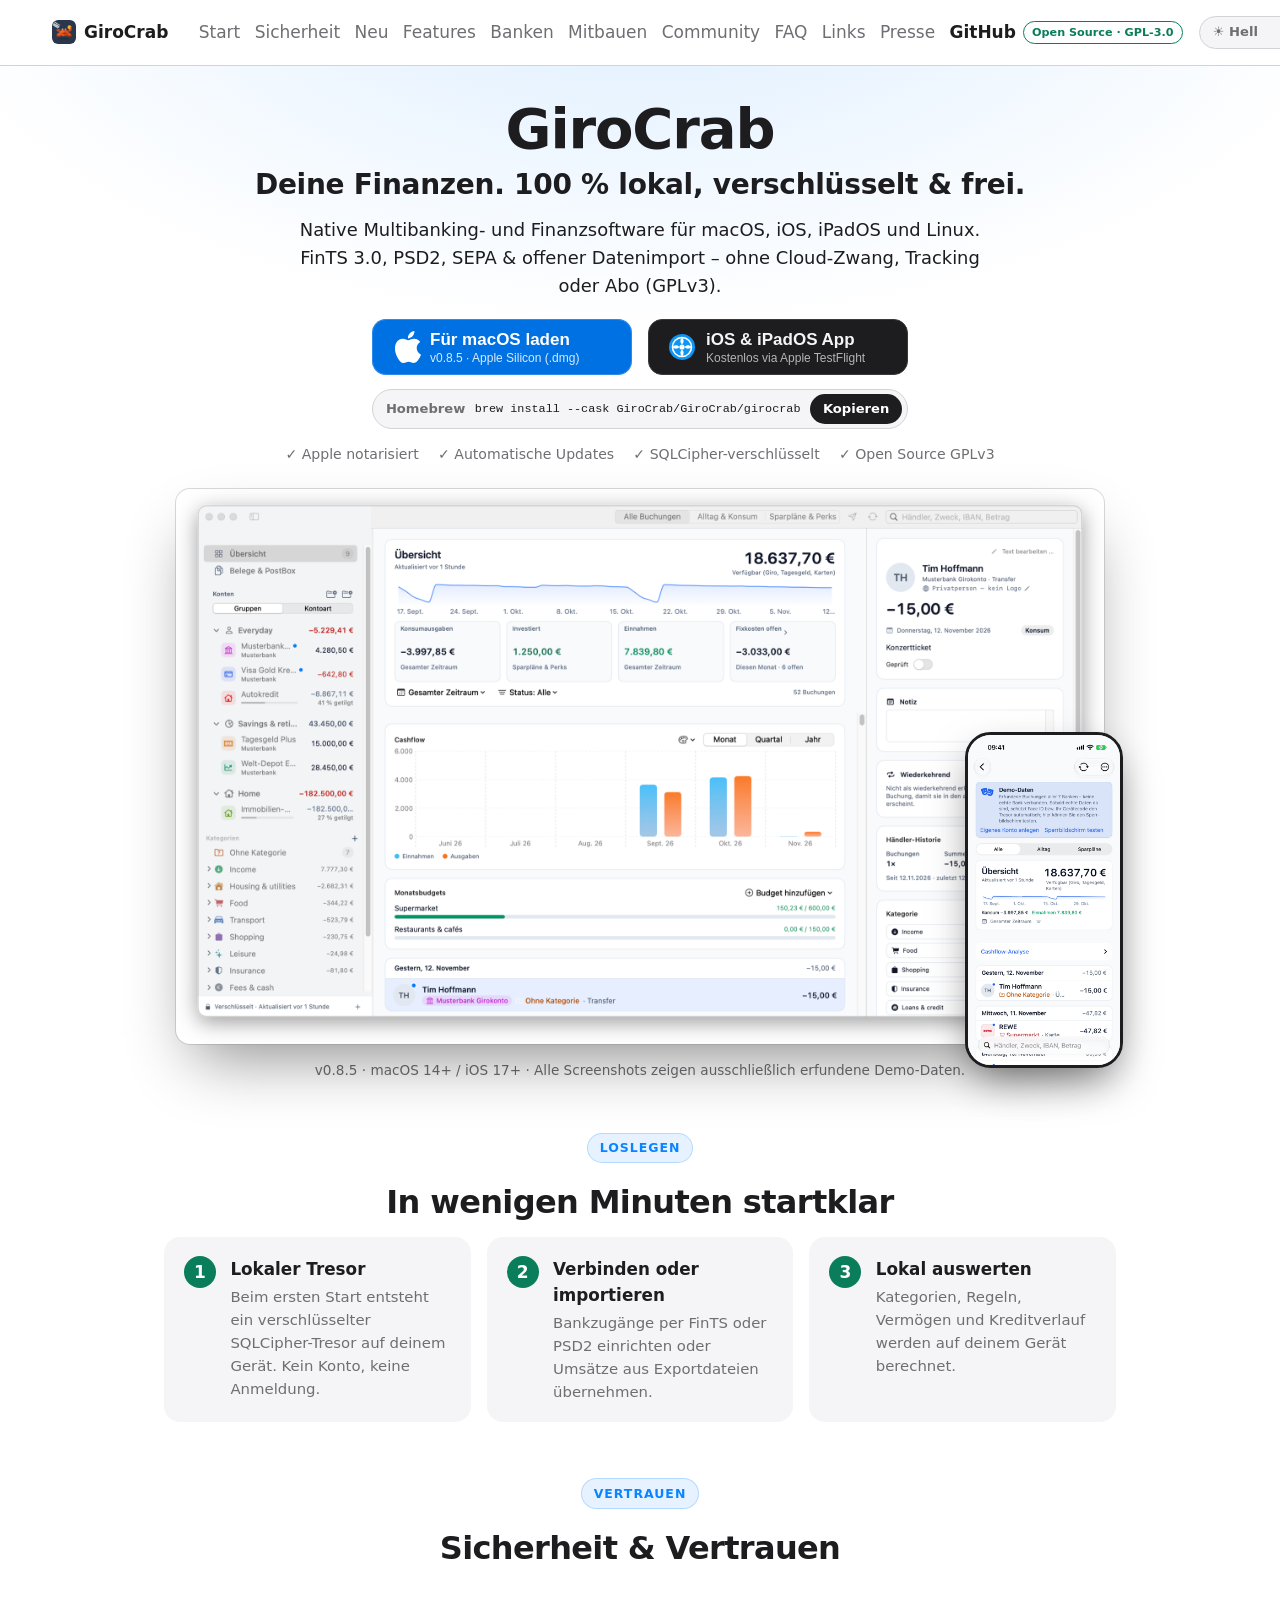
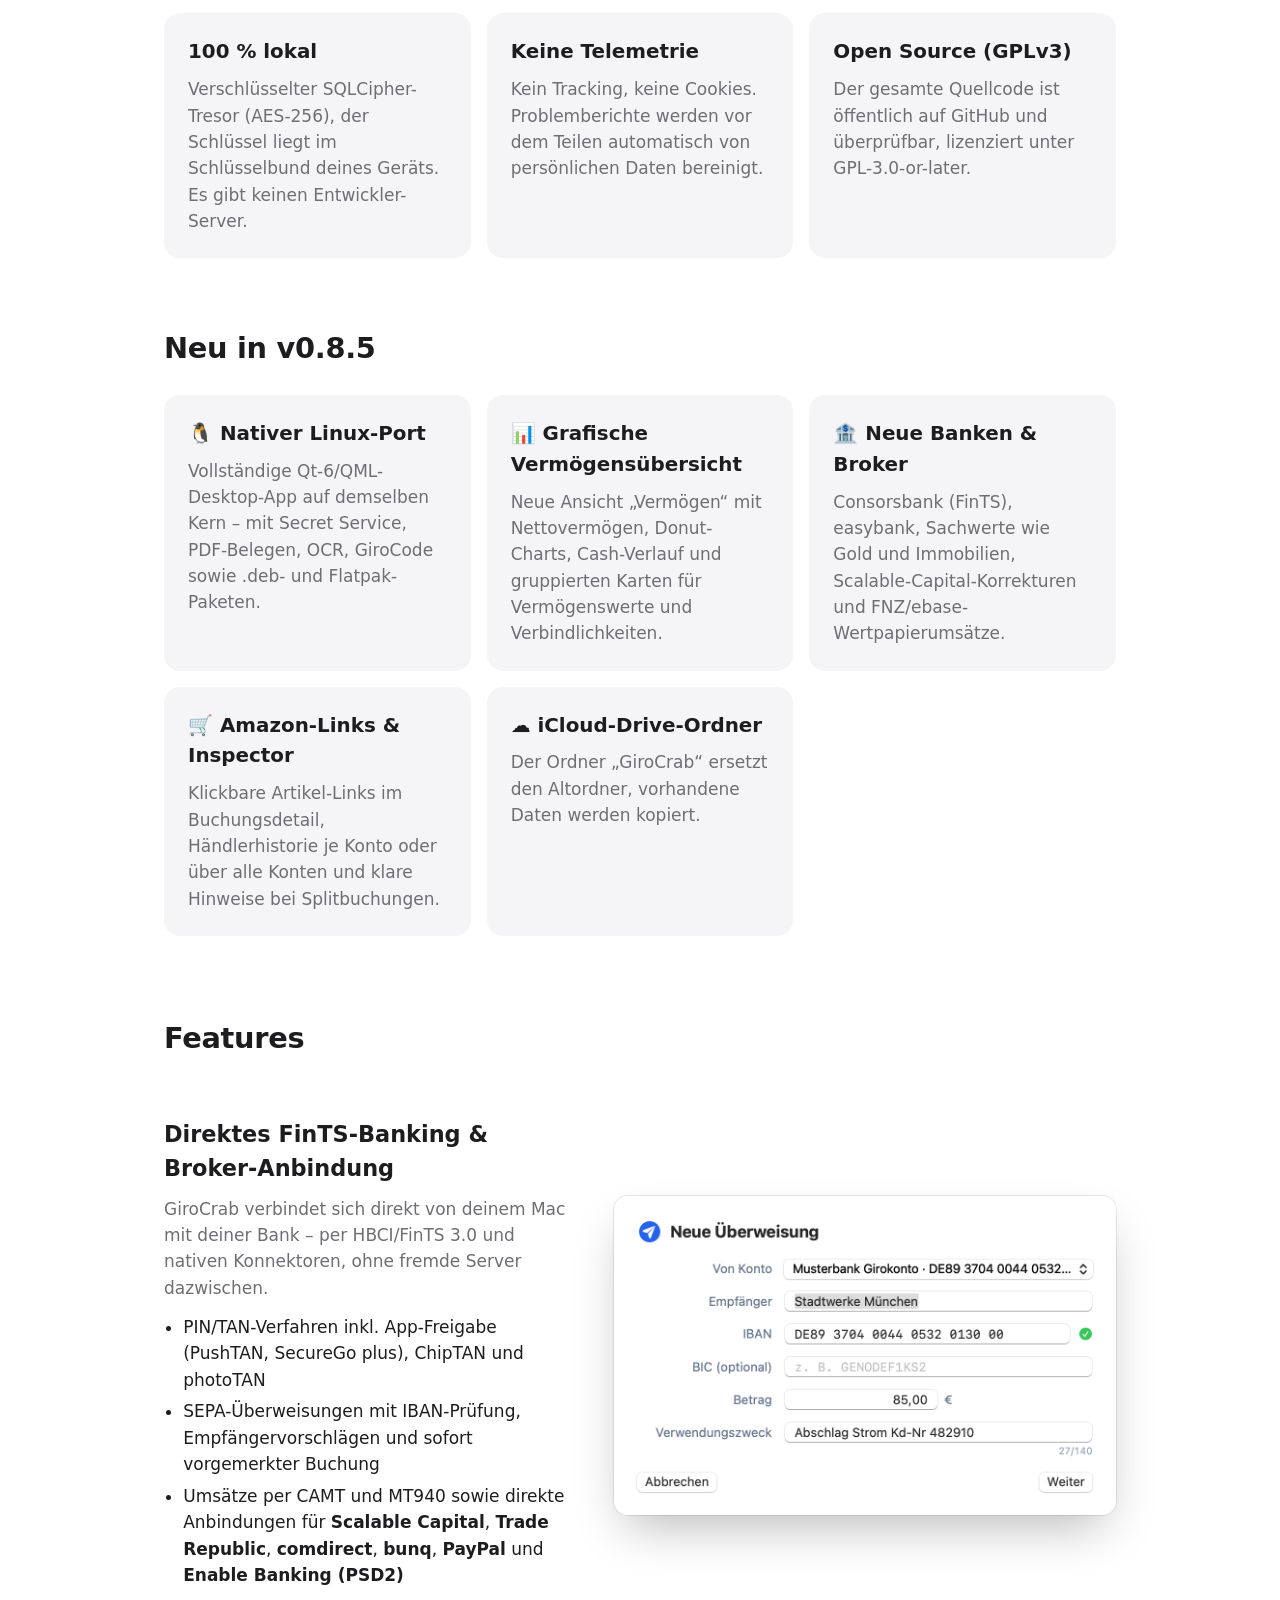
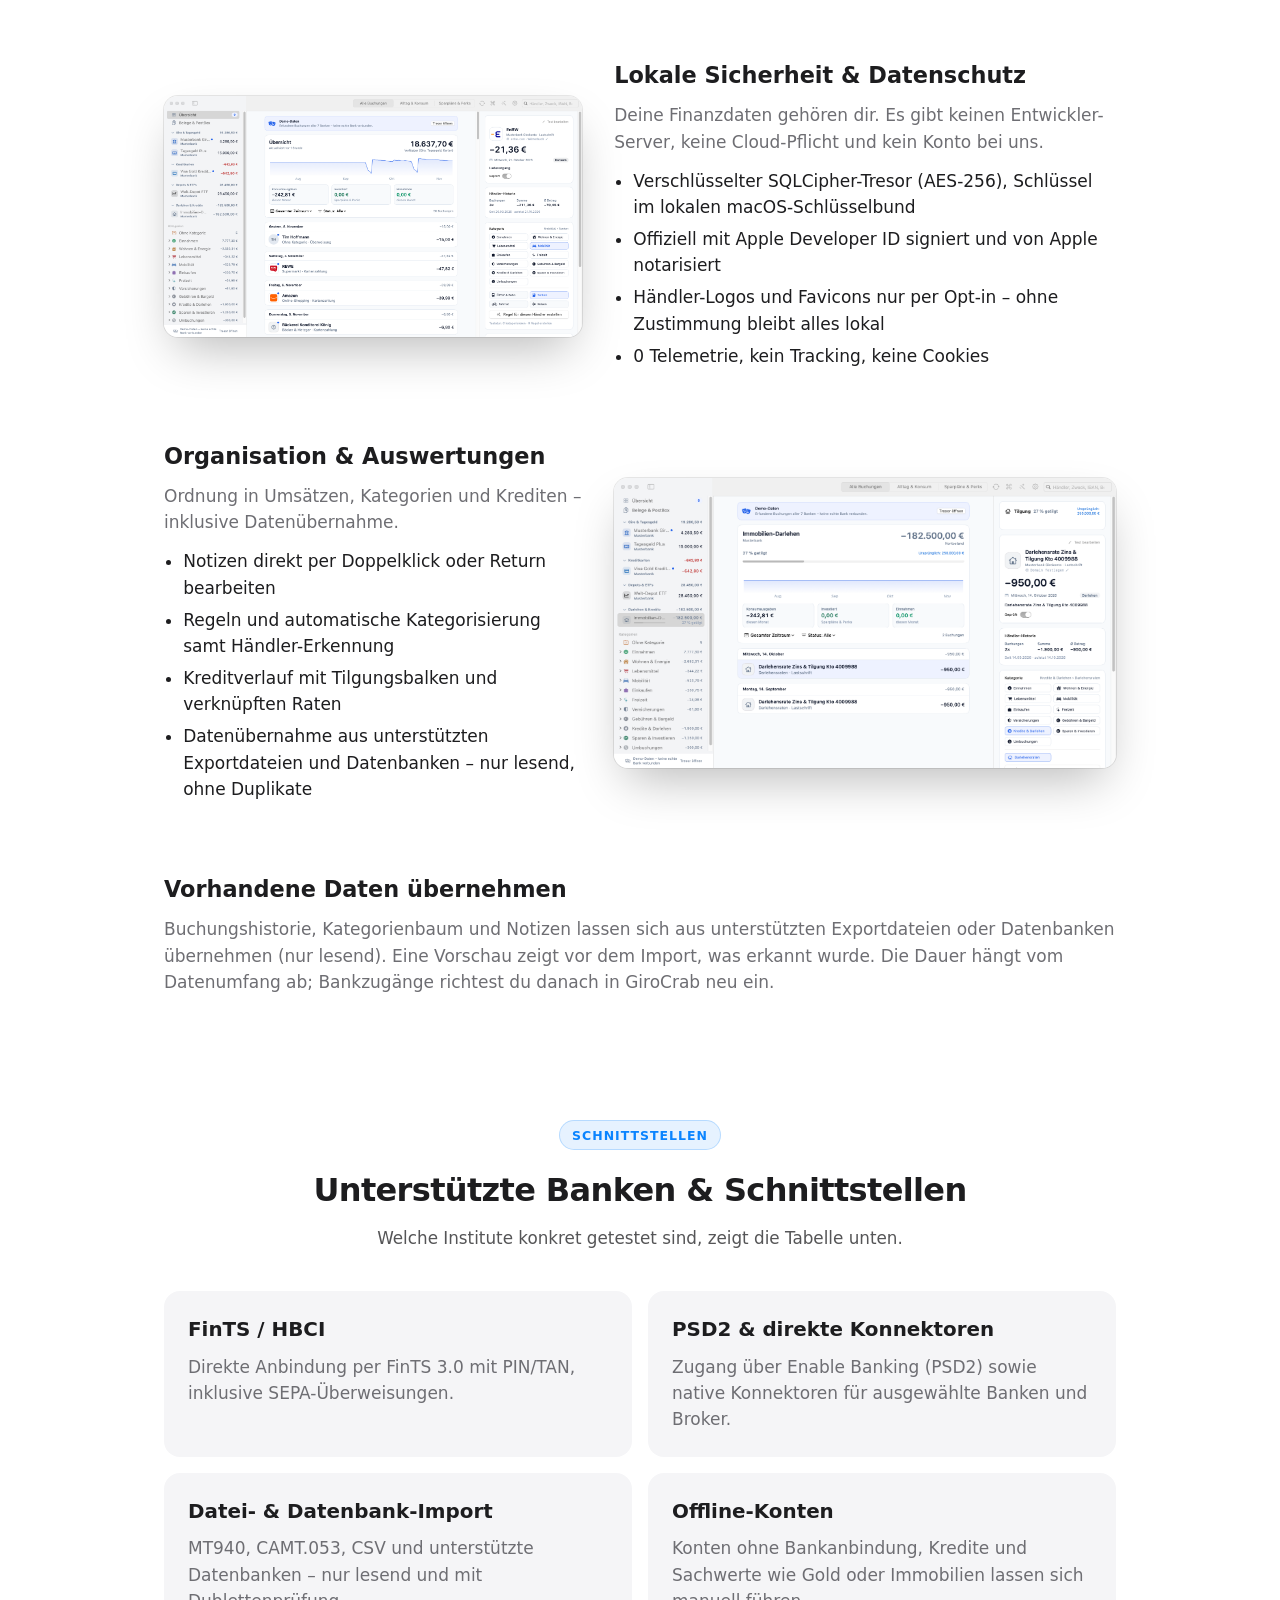
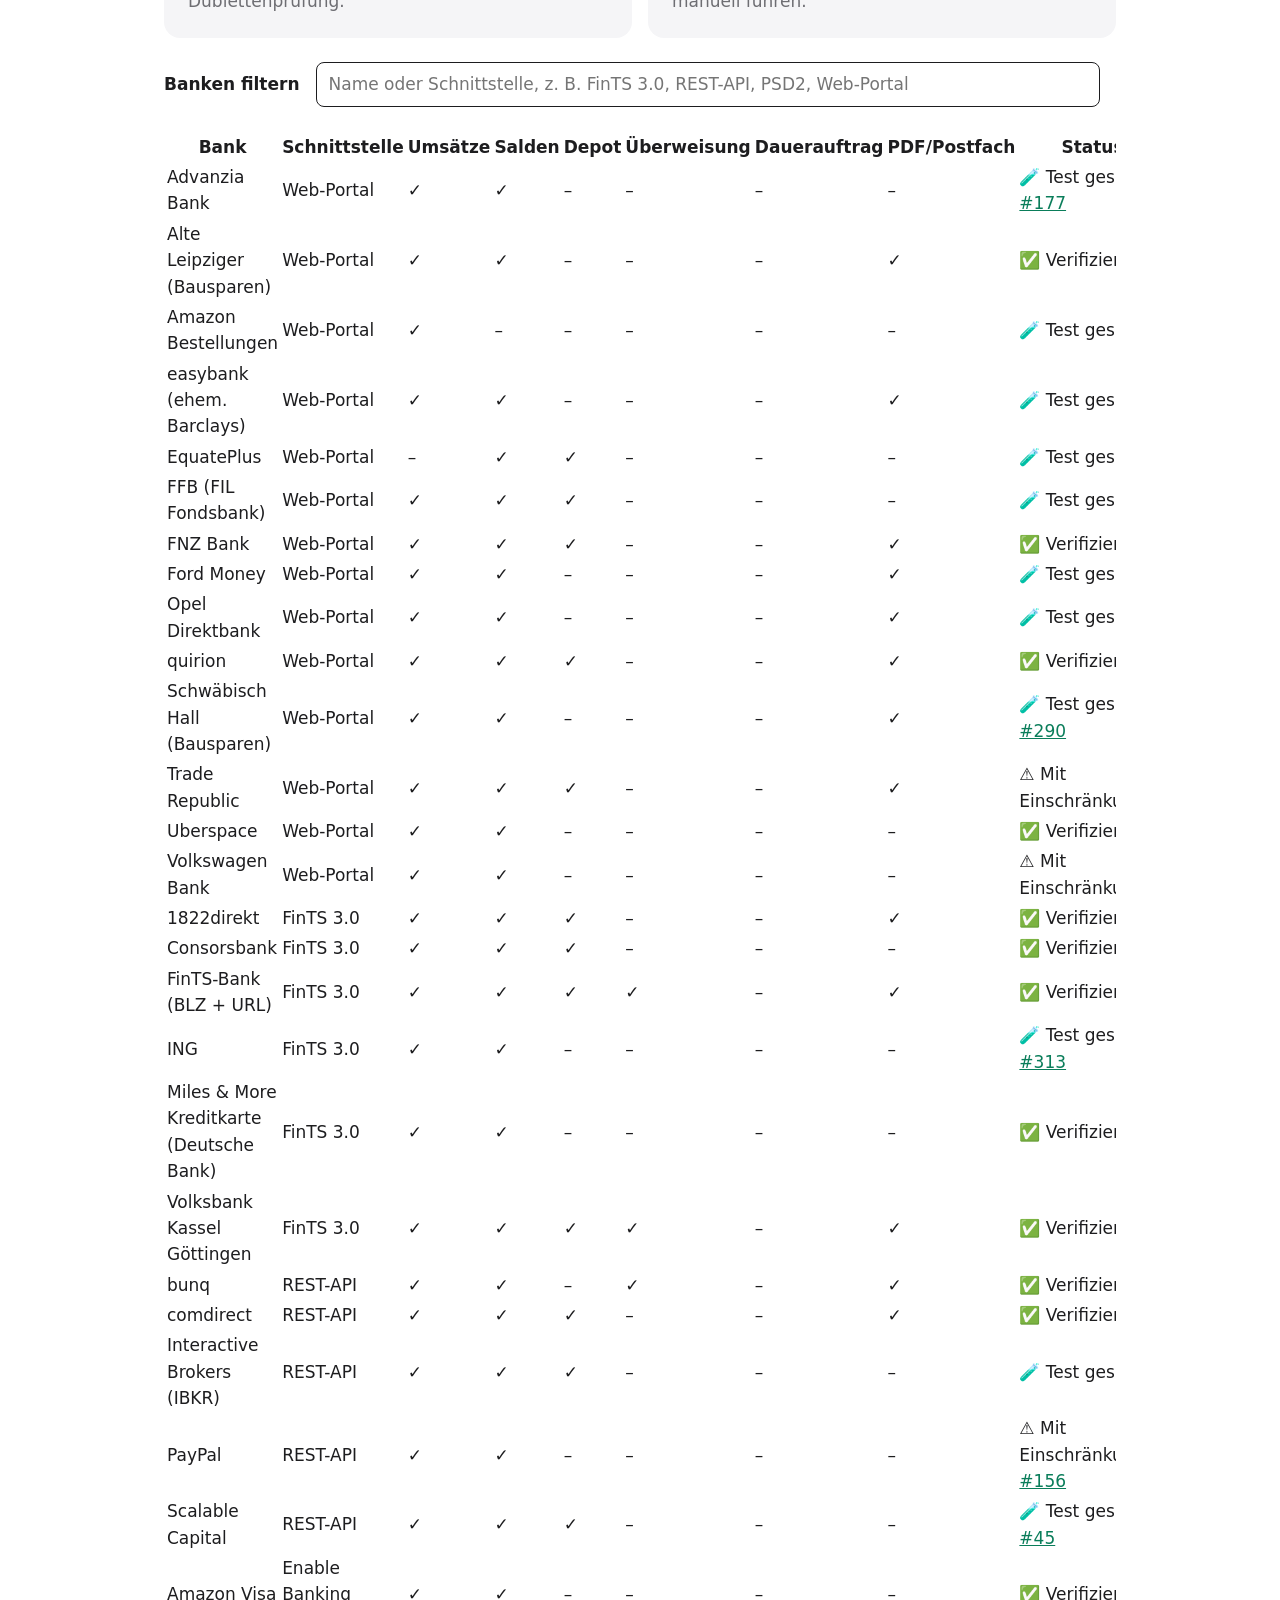
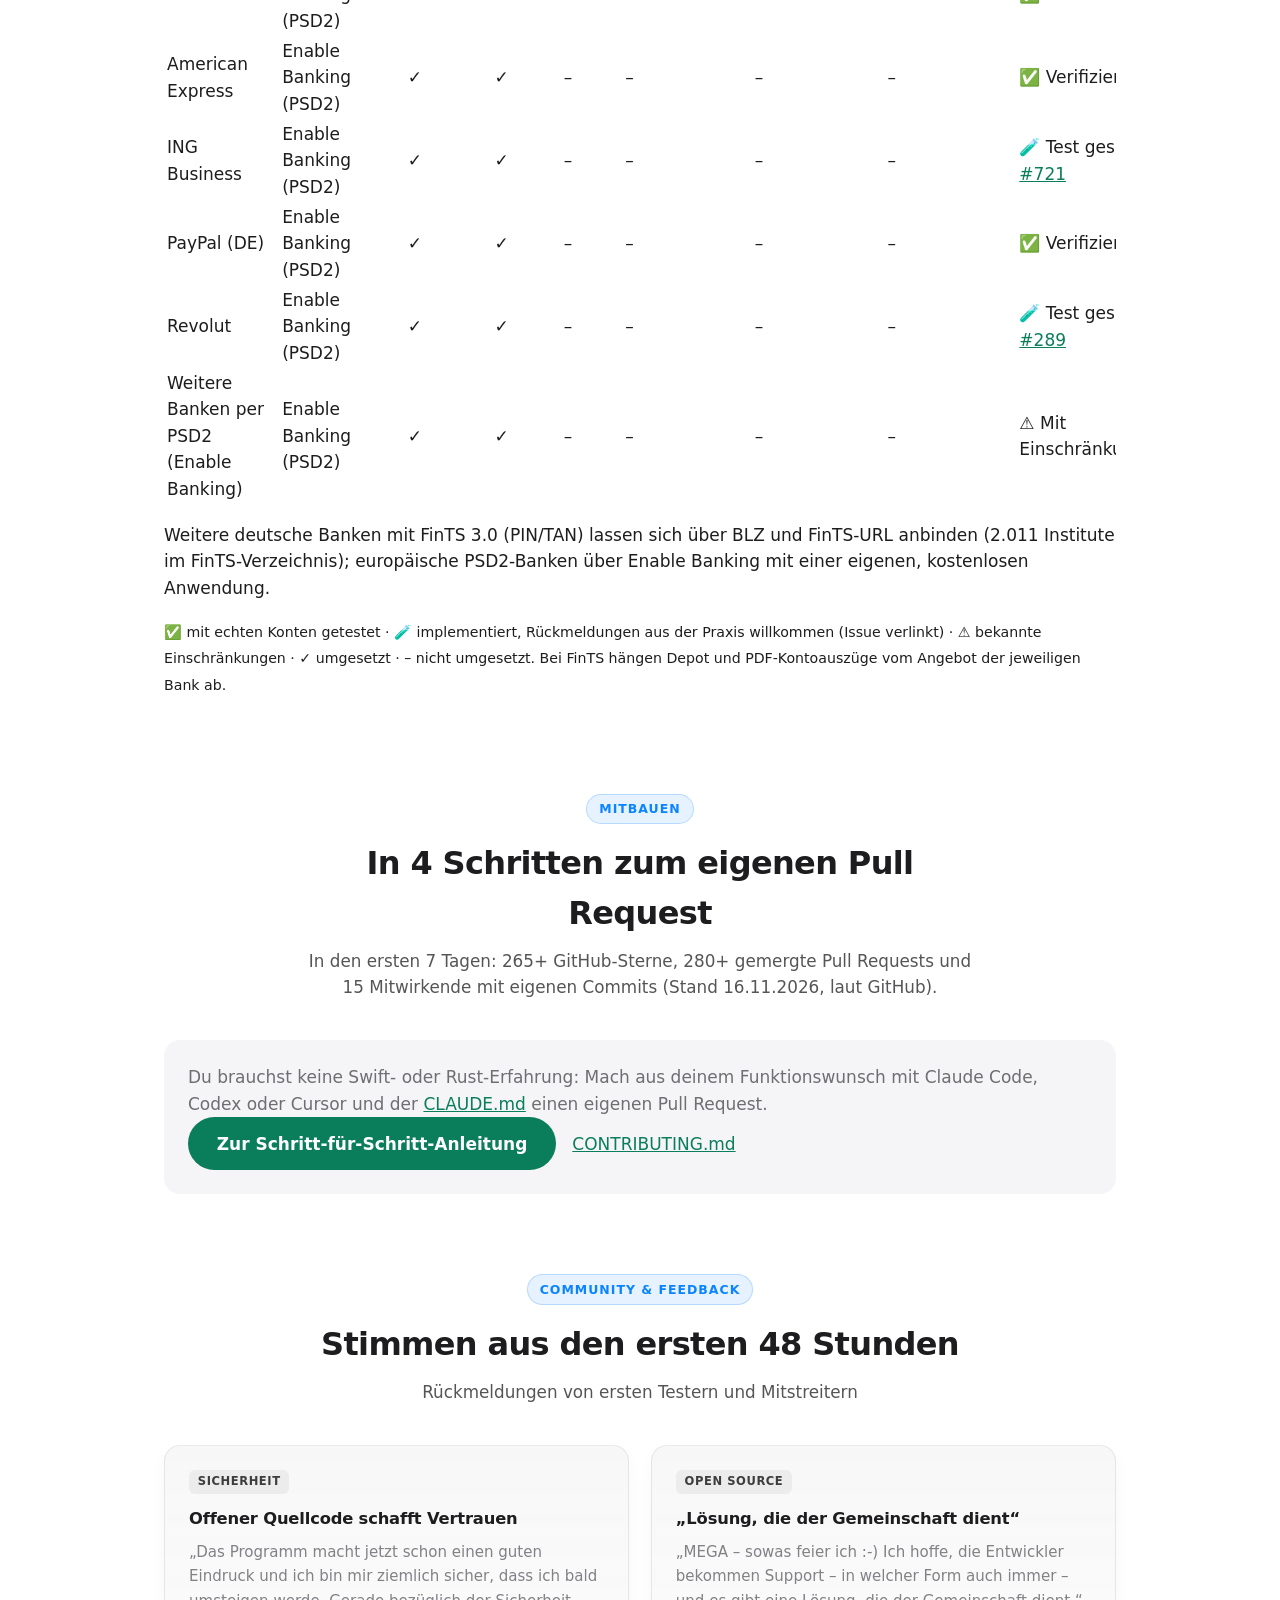
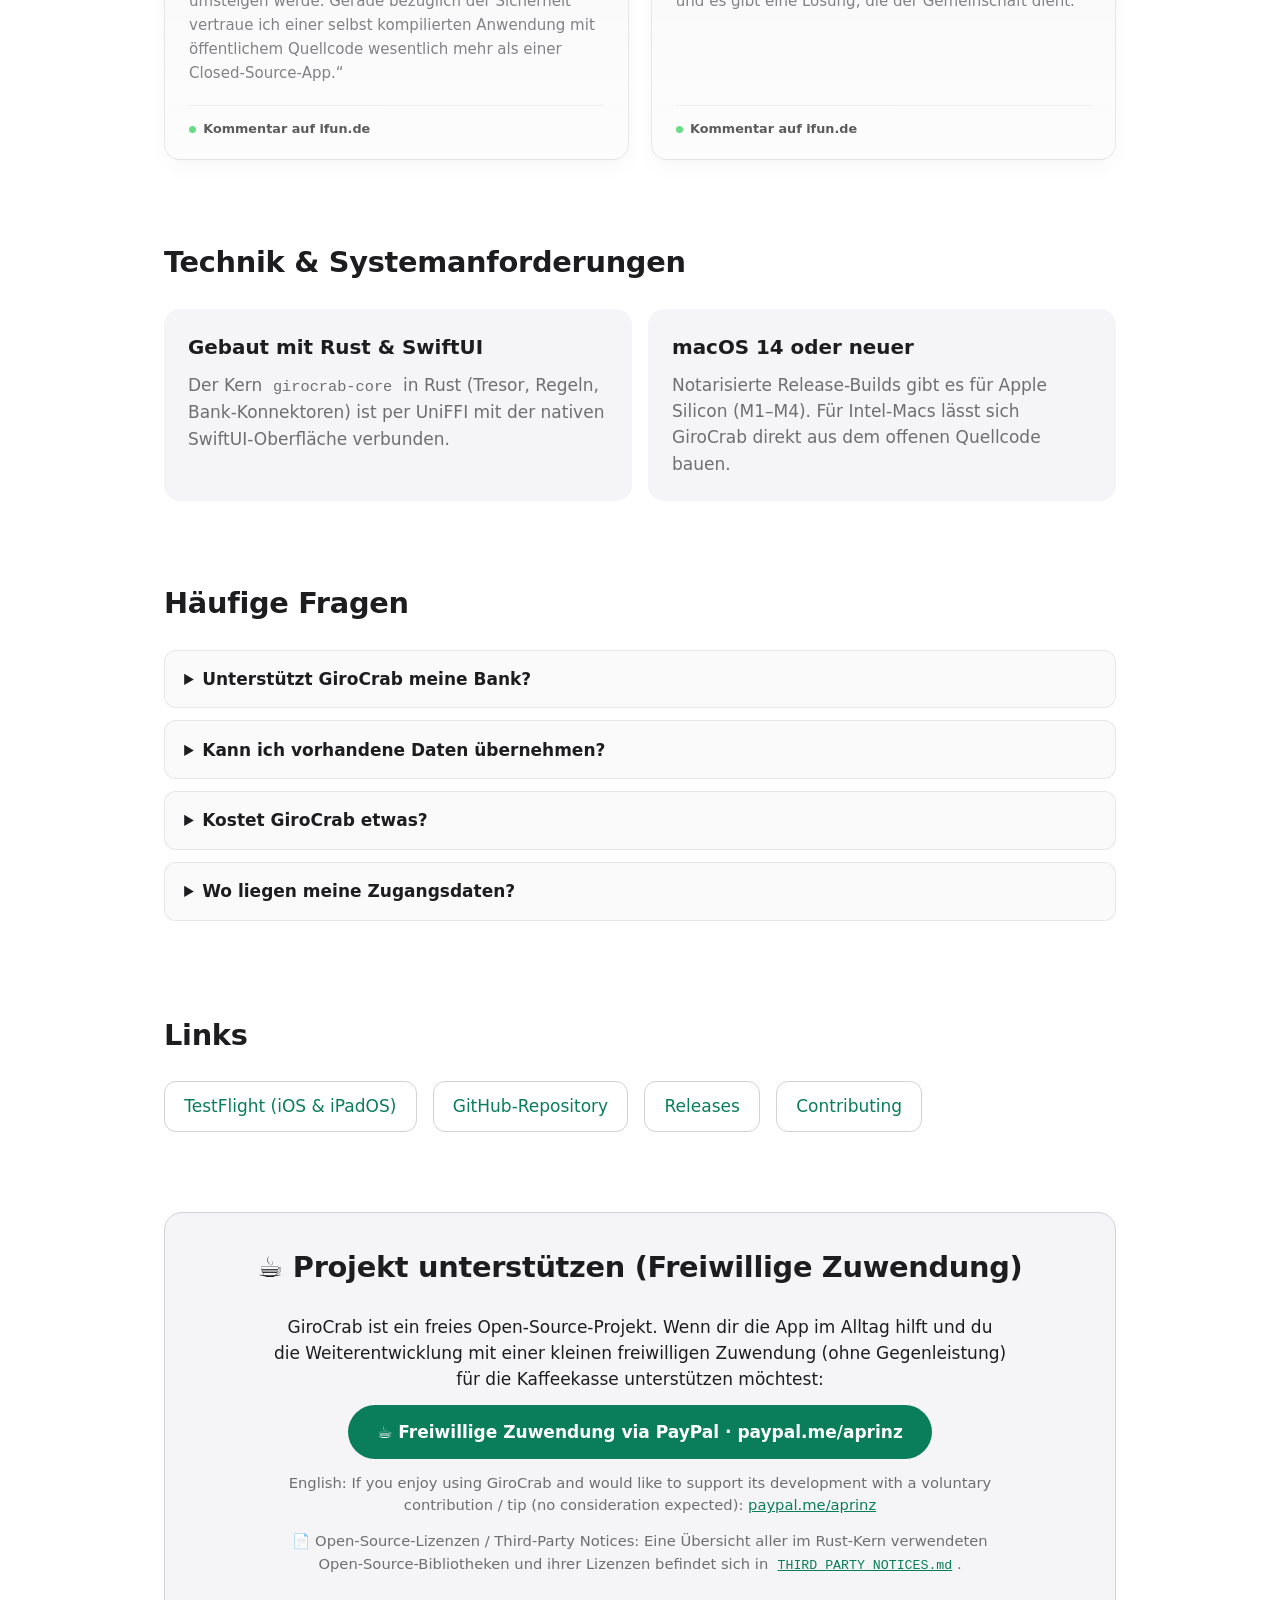
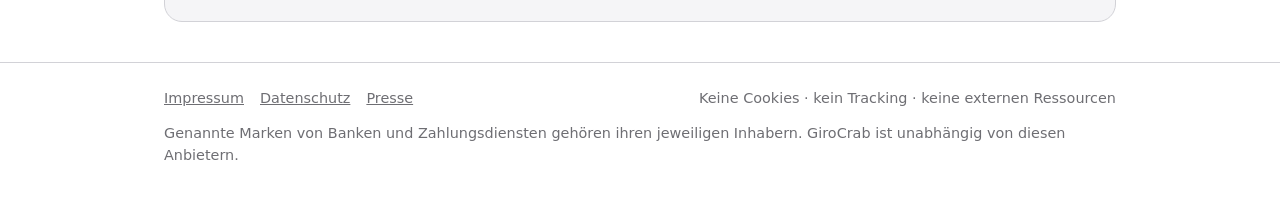
==== index.html @ 6686e863 "seo: add 96x96/48x48 Google favicons, evergreen meta description, sitemap.xml and v0.8.5" ====
<!doctype html>
<html lang="de">
<head>
<meta charset="utf-8">
<meta name="viewport" content="width=device-width,initial-scale=1">
<meta name="referrer" content="no-referrer">
<meta http-equiv="Content-Security-Policy" content="default-src 'none'; style-src 'self'; img-src 'self'; script-src 'self'; base-uri 'none'; form-action 'none'">
<title>GiroCrab – Banking-App für Mac, iPhone, Windows &amp; Linux</title>
  <link rel="icon" type="image/png" sizes="96x96" href="/favicon-96x96.png">
  <link rel="icon" type="image/png" sizes="48x48" href="/favicon-48x48.png">
  <link rel="icon" href="/favicon.ico" sizes="any">
<meta name="description" content="Kostenlose, lokale Banking-App ohne Abo: FinTS/HBCI, PayPal, Trade Republic, MoneyMoney-Import, Überweisungen und Offline-Tresor für macOS, iOS, Windows &amp; Linux.">
<meta name="robots" content="index, follow">
<meta name="color-scheme" content="light dark">
<link rel="canonical" href="https://girocrab.de/">
<meta property="og:type" content="website">
<meta property="og:locale" content="de_DE">
<meta property="og:site_name" content="GiroCrab">
<meta property="og:title" content="GiroCrab – Die freie, native Banking-App für Mac, iPhone &amp; iPad">
<meta property="og:description" content="Freie Open-Source-Banking-App für Mac, iPhone &amp; iPad: FinTS/HBCI, Datenimport, Scalable Capital &amp; Trade Republic. 100 % lokal verschlüsselt.">
<meta property="og:url" content="https://girocrab.de/">
<meta property="og:image" content="https://girocrab.de/og-logo-v2.png">
<meta property="og:image:alt" content="GiroCrab – Native Banking-App für macOS &amp; iOS mit App-Icon und Übersicht-Screenshot">
<meta property="og:image:width" content="512">
<meta property="og:image:height" content="512">
<meta property="og:image:type" content="image/png">
<meta name="twitter:card" content="summary">
<meta name="twitter:title" content="GiroCrab – Freie Banking-App für Mac, iPhone &amp; iPad">
<meta name="twitter:description" content="100 % lokal, FinTS 3.0, Datenimport, Rust + SwiftUI.">
<meta name="twitter:image" content="https://girocrab.de/og-logo-v2.png">
<meta name="theme-color" content="#ffffff" media="(prefers-color-scheme: light)">
<meta name="theme-color" content="#000000" media="(prefers-color-scheme: dark)">
<link rel="apple-touch-icon" href="/apple-touch-icon.png">
<link rel="stylesheet" href="css/style.css">
<script type="application/ld+json">
{
  "@context": "https://schema.org",
  "@graph": [
    {
      "@type": "SoftwareApplication",
      "name": "GiroCrab",
      "operatingSystem": "macOS 14+, iOS 17+, iPadOS 17+",
      "applicationCategory": "FinanceApplication",
      "softwareVersion": "0.8.5",
    "dateModified": "2026-11-18",
      "license": "https://www.gnu.org/licenses/gpl-3.0.html",
      "url": "https://girocrab.de/",
      "downloadUrl": "https://github.com/GiroCrab/GiroCrab/releases/latest/download/GiroCrab-macOS-arm64.dmg",
      "installUrl": "https://testflight.apple.com/join/KBmvKVpT",
      "image": "https://girocrab.de/img/app-icon.png",
      "description": "Native, datensparsame Open-Source-Banking-App für Mac, iPhone und iPad mit FinTS/HBCI, Datenimport sowie Unterstützung für comdirect, Scalable Capital, Trade Republic, bunq und PayPal.",
      "offers": {
        "@type": "Offer",
        "price": "0.00",
        "priceCurrency": "EUR"
      }
    },
    {
      "@type": "FAQPage",
      "mainEntity": [
        {
          "@type": "Question",
          "name": "Unterstützt GiroCrab meine Bank?",
          "acceptedAnswer": {
            "@type": "Answer",
            "text": "Banken mit FinTS 3.0 (PIN/TAN) lassen sich grundsätzlich über BLZ und FinTS-URL anbinden. Mit echten Konten getestet sind bisher die in der Tabelle als verifiziert markierten Institute; bei anderen Banken kann es Einschränkungen geben."
          }
        },
        {
          "@type": "Question",
          "name": "Kann ich vorhandene Daten übernehmen?",
          "acceptedAnswer": {
            "@type": "Answer",
            "text": "Ja. GiroCrab kann Umsätze, Kategorien und Notizen aus unterstützten Exportdateien oder Datenbanken einlesen (streng lesend) und prüft dabei auf Dubletten. Eine Vorschau zeigt vor dem Import, was erkannt wurde."
          }
        },
        {
          "@type": "Question",
          "name": "Kostet GiroCrab etwas?",
          "acceptedAnswer": {
            "@type": "Answer",
            "text": "Nein. GiroCrab ist 100 % kostenlos und quelloffen (GPL-3.0-or-later), ohne Abo und ohne Werbung."
          }
        },
        {
          "@type": "Question",
          "name": "Wo liegen meine Zugangsdaten?",
          "acceptedAnswer": {
            "@type": "Answer",
            "text": "Ausschließlich verschlüsselt auf deinem Mac: im SQLCipher-Tresor, dessen Schlüssel im macOS-Schlüsselbund liegt. Es gibt keinen fremden Server, an den Daten gesendet werden."
          }
        }
      ]
    }
  ]
}
</script>
</head>
<body>
<input type="radio" name="mode" id="m-light" class="mode-radio" aria-label="Hellmodus">
<input type="radio" name="mode" id="m-dark" class="mode-radio" aria-label="Dunkelmodus">
<header><div class="wrap"><a class="brand" href="/"><img src="img/favicon.png" alt="" width="24" height="24">GiroCrab</a>
<nav><a href="#start">Start</a><a href="#sicherheit">Sicherheit</a><a href="#neu">Neu</a><a href="#features">Features</a><a href="#banken">Banken</a><a href="#mitbauen">Mitbauen</a><a href="#community">Community</a><a href="#faq">FAQ</a><a href="#links">Links</a><a href="presse.html">Presse</a><a class="gh" href="https://github.com/GiroCrab/GiroCrab" rel="noopener">GitHub<span class="gh-badge">Open Source · GPL-3.0</span></a></nav>
<div class="mode-switch" role="group" aria-label="Darstellung der Vorschau"><label for="m-light">☀︎ Hell</label><label for="m-dark">☾ Dunkel</label></div></div></header>
<main>
<section class="hero"><div class="wrap">
<h1 class="reveal d1">GiroCrab</h1>
<p class="value reveal d1">Deine Finanzen. 100&nbsp;% lokal, verschlüsselt &amp; frei.</p>
<p class="tagline reveal d2">Native Multibanking- und Finanzsoftware für macOS, iOS, iPadOS und Linux. FinTS 3.0, PSD2, SEPA &amp; offener Datenimport – ohne Cloud-Zwang, Tracking oder Abo (GPLv3).</p>
<div class="cta reveal d3">
<a class="cta-btn" href="https://github.com/GiroCrab/GiroCrab/releases/latest/download/GiroCrab-macOS-arm64.dmg"><img src="img/download-macos.svg" alt="Für macOS laden – v0.8.5 · Apple Silicon (.dmg)" width="260" height="56"></a>
<a class="cta-btn" href="https://testflight.apple.com/join/KBmvKVpT"><img src="img/download-ios.svg" alt="iOS &amp; iPadOS App – kostenlos via Apple TestFlight" width="260" height="56"></a>
</div>
<div class="brew-pill reveal d3"><span class="brew-label">Homebrew</span><code>brew install --cask GiroCrab/GiroCrab/girocrab</code><button type="button" class="copy-btn" data-copy="brew install --cask GiroCrab/GiroCrab/girocrab" aria-label="Homebrew-Befehl kopieren">Kopieren</button></div>
<ul class="trust reveal d3"><li>✓ Apple notarisiert</li><li>✓ Automatische Updates</li><li>✓ SQLCipher-verschlüsselt</li><li>✓ Open Source GPLv3</li></ul>
<div class="showcase-wrap reveal d4">
<div class="showcase">
<img class="shot-light" src="img/screenshots/overview.png" alt="GiroCrab Banking-App für macOS – Übersicht mit Konten und Kategorien (Hellmodus)" width="2200" height="1314" fetchpriority="high">
<img class="shot-dark" src="img/screenshots/overview-dark.png" alt="GiroCrab Banking-App für macOS – Übersicht mit Konten und Kategorien (Dunkelmodus)" width="2200" height="1314">
<img class="phone" src="img/screenshots/ios-overview.png" alt="GiroCrab auf dem iPhone – Übersicht mit Demo-Daten" width="552" height="1200">
</div>
</div>
<p class="note">v0.8.5 · macOS 14+ / iOS 17+ · Alle Screenshots zeigen ausschließlich erfundene Demo-Daten.</p>
</div></section>
<section id="start"><div class="wrap">
<div class="section-head">
  <span class="eyebrow">Loslegen</span>
  <h2>In wenigen Minuten startklar</h2>
</div>
<div class="steps">
<div class="card step"><span class="step-no">1</span><div><h3>Lokaler Tresor</h3><p>Beim ersten Start entsteht ein verschlüsselter SQLCipher-Tresor auf deinem Gerät. Kein Konto, keine Anmeldung.</p></div></div>
<div class="card step"><span class="step-no">2</span><div><h3>Verbinden oder importieren</h3><p>Bankzugänge per FinTS oder PSD2 einrichten oder Umsätze aus Exportdateien übernehmen.</p></div></div>
<div class="card step"><span class="step-no">3</span><div><h3>Lokal auswerten</h3><p>Kategorien, Regeln, Vermögen und Kreditverlauf werden auf deinem Gerät berechnet.</p></div></div>
</div>
</div></section>
<section id="sicherheit"><div class="wrap">
<div class="section-head">
  <span class="eyebrow">Vertrauen</span>
  <h2>Sicherheit &amp; Vertrauen</h2>
</div>
<div class="grid grid-3">
<div class="card"><h3>100 % lokal</h3><p>Verschlüsselter SQLCipher-Tresor (AES-256), der Schlüssel liegt im Schlüsselbund deines Geräts. Es gibt keinen Entwickler-Server.</p></div>
<div class="card"><h3>Keine Telemetrie</h3><p>Kein Tracking, keine Cookies. Problemberichte werden vor dem Teilen automatisch von persönlichen Daten bereinigt.</p></div>
<div class="card"><h3>Open Source (GPLv3)</h3><p>Der gesamte Quellcode ist öffentlich auf GitHub und überprüfbar, lizenziert unter GPL-3.0-or-later.</p></div>
</div>
</div></section>
<section id="neu"><div class="wrap">
<h2>Neu in v0.8.5</h2>
<div class="grid">
<div class="card"><h3>🐧 Nativer Linux-Port</h3><p>Vollständige Qt-6/QML-Desktop-App auf demselben Kern – mit Secret Service, PDF-Belegen, OCR, GiroCode sowie .deb- und Flatpak-Paketen.</p></div>
<div class="card"><h3>📊 Grafische Vermögensübersicht</h3><p>Neue Ansicht „Vermögen“ mit Nettovermögen, Donut-Charts, Cash-Verlauf und gruppierten Karten für Vermögenswerte und Verbindlichkeiten.</p></div>
<div class="card"><h3>🏦 Neue Banken &amp; Broker</h3><p>Consorsbank (FinTS), easybank, Sachwerte wie Gold und Immobilien, Scalable-Capital-Korrekturen und FNZ/ebase-Wertpapierumsätze.</p></div>
<div class="card"><h3>🛒 Amazon-Links &amp; Inspector</h3><p>Klickbare Artikel-Links im Buchungsdetail, Händlerhistorie je Konto oder über alle Konten und klare Hinweise bei Splitbuchungen.</p></div>
<div class="card"><h3>☁️ iCloud-Drive-Ordner</h3><p>Der Ordner „GiroCrab“ ersetzt den Altordner, vorhandene Daten werden kopiert.</p></div>
</div>
</div></section>
<section id="features"><div class="wrap">
<h2>Features</h2>
<div class="feature">
<div class="text">
<h3>Direktes FinTS-Banking &amp; Broker-Anbindung</h3>
<p>GiroCrab verbindet sich direkt von deinem Mac mit deiner Bank – per HBCI/FinTS 3.0 und nativen Konnektoren, ohne fremde Server dazwischen.</p>
<ul>
<li>PIN/TAN-Verfahren inkl. App-Freigabe (PushTAN, SecureGo plus), ChipTAN und photoTAN</li>
<li>SEPA-Überweisungen mit IBAN-Prüfung, Empfängervorschlägen und sofort vorgemerkter Buchung</li>
<li>Umsätze per CAMT und MT940 sowie direkte Anbindungen für <strong>Scalable Capital</strong>, <strong>Trade Republic</strong>, <strong>comdirect</strong>, <strong>bunq</strong>, <strong>PayPal</strong> und <strong>Enable Banking (PSD2)</strong></li>
</ul>
</div>
<img src="img/screenshots/sepa-transfer.png" alt="Neue SEPA-Überweisung in GiroCrab mit geprüfter IBAN" width="1040" height="662" loading="lazy">
</div>
<div class="feature flip">
<div class="text">
<h3>Lokale Sicherheit &amp; Datenschutz</h3>
<p>Deine Finanzdaten gehören dir. Es gibt keinen Entwickler-Server, keine Cloud-Pflicht und kein Konto bei uns.</p>
<ul>
<li>Verschlüsselter SQLCipher-Tresor (AES-256), Schlüssel im lokalen macOS-Schlüsselbund</li>
<li>Offiziell mit Apple Developer ID signiert und von Apple notarisiert</li>
<li>Händler-Logos und Favicons nur per Opt-in – ohne Zustimmung bleibt alles lokal</li>
<li>0 Telemetrie, kein Tracking, keine Cookies</li>
</ul>
</div>
<img src="img/screenshots/analytics-or-inspector.png" alt="Inspektor mit Buchungsdetails und Händler-Logo" width="2940" height="1698" loading="lazy">
</div>
<div class="feature">
<div class="text">
<h3>Organisation &amp; Auswertungen</h3>
<p>Ordnung in Umsätzen, Kategorien und Krediten – inklusive Datenübernahme.</p>
<ul>
<li>Notizen direkt per Doppelklick oder Return bearbeiten</li>
<li>Regeln und automatische Kategorisierung samt Händler-Erkennung</li>
<li>Kreditverlauf mit Tilgungsbalken und verknüpften Raten</li>
<li>Datenübernahme aus unterstützten Exportdateien und Datenbanken – nur lesend, ohne Duplikate</li>
</ul>
</div>
<img src="img/screenshots/loan-progress.png" alt="Immobilien-Darlehen mit Tilgungsbalken, 27 % getilgt" width="2940" height="1698" loading="lazy">
</div>
<div class="feature text-only">
<div class="text">
<h3>Vorhandene Daten übernehmen</h3>
<p>Buchungshistorie, Kategorienbaum und Notizen lassen sich aus unterstützten Exportdateien oder Datenbanken übernehmen (nur lesend). Eine Vorschau zeigt vor dem Import, was erkannt wurde. Die Dauer hängt vom Datenumfang ab; Bankzugänge richtest du danach in GiroCrab neu ein.</p>
</div>
<!-- TODO(Andreas): bitte prüfen: Screenshot des Import-Assistenten ohne Fremdmarke neu aufnehmen (alter Screenshot entfernt) -->
</div></section>
<section id="banken"><div class="wrap">
<div class="section-head">
  <span class="eyebrow">Schnittstellen</span>
  <h2>Unterstützte Banken &amp; Schnittstellen</h2>
  <p class="section-lead">Welche Institute konkret getestet sind, zeigt die Tabelle unten.</p>
</div>
<div class="grid grid-2">
<div class="card"><h3>FinTS / HBCI</h3><p>Direkte Anbindung per FinTS 3.0 mit PIN/TAN, inklusive SEPA-Überweisungen.</p></div>
<div class="card"><h3>PSD2 &amp; direkte Konnektoren</h3><p>Zugang über Enable Banking (PSD2) sowie native Konnektoren für ausgewählte Banken und Broker.</p></div>
<div class="card"><h3>Datei- &amp; Datenbank-Import</h3><p>MT940, CAMT.053, CSV und unterstützte Datenbanken – nur lesend und mit Dublettenprüfung.</p></div>
<div class="card"><h3>Offline-Konten</h3><p>Konten ohne Bankanbindung, Kredite und Sachwerte wie Gold oder Immobilien lassen sich manuell führen.</p></div>
</div>

<div class="bank-filter"><label for="bank-filter-input">Banken filtern</label><input type="search" id="bank-filter-input" placeholder="Name oder Schnittstelle, z. B. FinTS 3.0, REST-API, PSD2, Web-Portal" autocomplete="off" hidden><span id="bank-filter-count" role="status" aria-live="polite"></span></div>
<!-- BEGIN GENERATED BANKS TABLE -->
<div class="matrix-wrap"><table class="bank-matrix"><thead><tr><th scope="col">Bank</th><th scope="col">Schnittstelle</th><th scope="col">Umsätze</th><th scope="col">Salden</th><th scope="col">Depot</th><th scope="col">Überweisung</th><th scope="col">Dauerauftrag</th><th scope="col">PDF/Postfach</th><th scope="col">Status</th></tr></thead><tbody><tr class="status-testingwanted"><td>Advanzia Bank</td><td>Web-Portal</td><td>✓</td><td>✓</td><td>–</td><td>–</td><td>–</td><td>–</td><td>🧪 Test gesucht <a href="https://github.com/GiroCrab/GiroCrab/issues/177">#177</a></td></tr><tr class="status-verified"><td>Alte Leipziger (Bausparen)</td><td>Web-Portal</td><td>✓</td><td>✓</td><td>–</td><td>–</td><td>–</td><td>✓</td><td>✅ Verifiziert</td></tr><tr class="status-testingwanted"><td>Amazon Bestellungen</td><td>Web-Portal</td><td>✓</td><td>–</td><td>–</td><td>–</td><td>–</td><td>–</td><td>🧪 Test gesucht</td></tr><tr class="status-testingwanted"><td>easybank (ehem. Barclays)</td><td>Web-Portal</td><td>✓</td><td>✓</td><td>–</td><td>–</td><td>–</td><td>✓</td><td>🧪 Test gesucht</td></tr><tr class="status-testingwanted"><td>EquatePlus</td><td>Web-Portal</td><td>–</td><td>✓</td><td>✓</td><td>–</td><td>–</td><td>–</td><td>🧪 Test gesucht</td></tr><tr class="status-testingwanted"><td>FFB (FIL Fondsbank)</td><td>Web-Portal</td><td>✓</td><td>✓</td><td>✓</td><td>–</td><td>–</td><td>–</td><td>🧪 Test gesucht</td></tr><tr class="status-verified"><td>FNZ Bank</td><td>Web-Portal</td><td>✓</td><td>✓</td><td>✓</td><td>–</td><td>–</td><td>✓</td><td>✅ Verifiziert</td></tr><tr class="status-testingwanted"><td>Ford Money</td><td>Web-Portal</td><td>✓</td><td>✓</td><td>–</td><td>–</td><td>–</td><td>✓</td><td>🧪 Test gesucht</td></tr><tr class="status-testingwanted"><td>Opel Direktbank</td><td>Web-Portal</td><td>✓</td><td>✓</td><td>–</td><td>–</td><td>–</td><td>✓</td><td>🧪 Test gesucht</td></tr><tr class="status-verified"><td>quirion</td><td>Web-Portal</td><td>✓</td><td>✓</td><td>✓</td><td>–</td><td>–</td><td>✓</td><td>✅ Verifiziert</td></tr><tr class="status-testingwanted"><td>Schwäbisch Hall (Bausparen)</td><td>Web-Portal</td><td>✓</td><td>✓</td><td>–</td><td>–</td><td>–</td><td>✓</td><td>🧪 Test gesucht <a href="https://github.com/GiroCrab/GiroCrab/issues/290">#290</a></td></tr><tr class="status-limited"><td>Trade Republic</td><td>Web-Portal</td><td>✓</td><td>✓</td><td>✓</td><td>–</td><td>–</td><td>✓</td><td>⚠️ Mit Einschränkungen</td></tr><tr class="status-verified"><td>Uberspace</td><td>Web-Portal</td><td>✓</td><td>✓</td><td>–</td><td>–</td><td>–</td><td>–</td><td>✅ Verifiziert</td></tr><tr class="status-limited"><td>Volkswagen Bank</td><td>Web-Portal</td><td>✓</td><td>✓</td><td>–</td><td>–</td><td>–</td><td>–</td><td>⚠️ Mit Einschränkungen</td></tr><tr class="status-verified"><td>1822direkt</td><td>FinTS 3.0</td><td>✓</td><td>✓</td><td>✓</td><td>–</td><td>–</td><td>✓</td><td>✅ Verifiziert</td></tr><tr class="status-verified"><td>Consorsbank</td><td>FinTS 3.0</td><td>✓</td><td>✓</td><td>✓</td><td>–</td><td>–</td><td>–</td><td>✅ Verifiziert</td></tr><tr class="status-verified"><td>FinTS-Bank (BLZ + URL)</td><td>FinTS 3.0</td><td>✓</td><td>✓</td><td>✓</td><td>✓</td><td>–</td><td>✓</td><td>✅ Verifiziert</td></tr><tr class="status-testingwanted"><td>ING</td><td>FinTS 3.0</td><td>✓</td><td>✓</td><td>–</td><td>–</td><td>–</td><td>–</td><td>🧪 Test gesucht <a href="https://github.com/GiroCrab/GiroCrab/issues/313">#313</a></td></tr><tr class="status-verified"><td>Miles &amp; More Kreditkarte (Deutsche Bank)</td><td>FinTS 3.0</td><td>✓</td><td>✓</td><td>–</td><td>–</td><td>–</td><td>–</td><td>✅ Verifiziert</td></tr><tr class="status-verified"><td>Volksbank Kassel Göttingen</td><td>FinTS 3.0</td><td>✓</td><td>✓</td><td>✓</td><td>✓</td><td>–</td><td>✓</td><td>✅ Verifiziert</td></tr><tr class="status-verified"><td>bunq</td><td>REST-API</td><td>✓</td><td>✓</td><td>–</td><td>✓</td><td>–</td><td>✓</td><td>✅ Verifiziert</td></tr><tr class="status-verified"><td>comdirect</td><td>REST-API</td><td>✓</td><td>✓</td><td>✓</td><td>–</td><td>–</td><td>✓</td><td>✅ Verifiziert</td></tr><tr class="status-testingwanted"><td>Interactive Brokers (IBKR)</td><td>REST-API</td><td>✓</td><td>✓</td><td>✓</td><td>–</td><td>–</td><td>–</td><td>🧪 Test gesucht</td></tr><tr class="status-limited"><td>PayPal</td><td>REST-API</td><td>✓</td><td>✓</td><td>–</td><td>–</td><td>–</td><td>–</td><td>⚠️ Mit Einschränkungen <a href="https://github.com/GiroCrab/GiroCrab/issues/156">#156</a></td></tr><tr class="status-testingwanted"><td>Scalable Capital</td><td>REST-API</td><td>✓</td><td>✓</td><td>✓</td><td>–</td><td>–</td><td>–</td><td>🧪 Test gesucht <a href="https://github.com/GiroCrab/GiroCrab/issues/45">#45</a></td></tr><tr class="status-verified"><td>Amazon Visa</td><td>Enable Banking (PSD2)</td><td>✓</td><td>✓</td><td>–</td><td>–</td><td>–</td><td>–</td><td>✅ Verifiziert</td></tr><tr class="status-verified"><td>American Express</td><td>Enable Banking (PSD2)</td><td>✓</td><td>✓</td><td>–</td><td>–</td><td>–</td><td>–</td><td>✅ Verifiziert</td></tr><tr class="status-testingwanted"><td>ING Business</td><td>Enable Banking (PSD2)</td><td>✓</td><td>✓</td><td>–</td><td>–</td><td>–</td><td>–</td><td>🧪 Test gesucht <a href="https://github.com/GiroCrab/GiroCrab/issues/721">#721</a></td></tr><tr class="status-verified"><td>PayPal (DE)</td><td>Enable Banking (PSD2)</td><td>✓</td><td>✓</td><td>–</td><td>–</td><td>–</td><td>–</td><td>✅ Verifiziert</td></tr><tr class="status-testingwanted"><td>Revolut</td><td>Enable Banking (PSD2)</td><td>✓</td><td>✓</td><td>–</td><td>–</td><td>–</td><td>–</td><td>🧪 Test gesucht <a href="https://github.com/GiroCrab/GiroCrab/issues/289">#289</a></td></tr><tr class="status-limited"><td>Weitere Banken per PSD2 (Enable Banking)</td><td>Enable Banking (PSD2)</td><td>✓</td><td>✓</td><td>–</td><td>–</td><td>–</td><td>–</td><td>⚠️ Mit Einschränkungen</td></tr></tbody></table></div><p class="matrix-note">Weitere deutsche Banken mit FinTS 3.0 (PIN/TAN) lassen sich über BLZ und FinTS-URL anbinden (2.011 Institute im FinTS-Verzeichnis); europäische PSD2-Banken über Enable Banking mit einer eigenen, kostenlosen Anwendung.</p><p class="matrix-note"><small>✅ mit echten Konten getestet · 🧪 implementiert, Rückmeldungen aus der Praxis willkommen (Issue verlinkt) · ⚠️ bekannte Einschränkungen · ✓ umgesetzt · – nicht umgesetzt. Bei FinTS hängen Depot und PDF-Kontoauszüge vom Angebot der jeweiligen Bank ab.</small></p>
<!-- END GENERATED BANKS TABLE -->
</div></section>
<section id="mitbauen"><div class="wrap">
<div class="section-head">
  <span class="eyebrow">Mitbauen</span>
  <h2>In 4 Schritten zum eigenen Pull Request</h2>
  <p class="section-lead">In den ersten 7 Tagen: 265+ GitHub-Sterne, 280+ gemergte Pull Requests und 15 Mitwirkende mit eigenen Commits (Stand 16.11.2026, laut GitHub).</p>
</div>
<div class="card">
<p>Du brauchst keine Swift- oder Rust-Erfahrung: Mach aus deinem Funktionswunsch mit Claude Code, Codex oder Cursor und der <a href="https://github.com/GiroCrab/GiroCrab/blob/main/CLAUDE.md">CLAUDE.md</a> einen eigenen Pull Request.</p>
<p style="margin-top:1rem"><a class="btn" href="girocrab_mitbau_anleitung.html">Zur Schritt-für-Schritt-Anleitung</a> &nbsp; <a href="https://github.com/GiroCrab/GiroCrab/blob/main/CONTRIBUTING.md">CONTRIBUTING.md</a></p>
</div>
</div></section>
<section id="community"><div class="wrap">
<div class="section-head">
  <span class="eyebrow">Community &amp; Feedback</span>
  <!-- TODO(Andreas): bitte prüfen: Ist die Überschrift „aus den ersten 48 Stunden“ noch belegbar (Zeitraum der Zitate)? -->
  <h2>Stimmen aus den ersten 48 Stunden</h2>
  <p class="section-lead">Rückmeldungen von ersten Testern und Mitstreitern</p>
</div>
<div class="grid quotes-grid">
  <blockquote class="card quote-card">
    <div>
      <div class="quote-top"><span class="quote-tag">Sicherheit</span></div>
      <h4>Offener Quellcode schafft Vertrauen</h4>
      <p>„Das Programm macht jetzt schon einen guten Eindruck und ich bin mir ziemlich sicher, dass ich bald umsteigen werde. Gerade bezüglich der Sicherheit vertraue ich einer selbst kompilierten Anwendung mit öffentlichem Quellcode wesentlich mehr als einer Closed-Source-App.“</p>
    </div>
    <cite><span class="dot"></span>Kommentar auf ifun.de</cite>
    <!-- TODO(Andreas): bitte prüfen: Quell-Link und Datum dieses Zitats ergänzen -->
  </blockquote>
  <blockquote class="card quote-card">
    <div>
      <div class="quote-top"><span class="quote-tag">Open Source</span></div>
      <h4>„Lösung, die der Gemeinschaft dient“</h4>
      <p>„MEGA – sowas feier ich :-) Ich hoffe, die Entwickler bekommen Support – in welcher Form auch immer – und es gibt eine Lösung, die der Gemeinschaft dient.“</p>
    </div>
    <cite><span class="dot"></span>Kommentar auf ifun.de</cite>
    <!-- TODO(Andreas): bitte prüfen: Quell-Link und Datum dieses Zitats ergänzen -->
  </blockquote>
</div>
</div></section>
<section id="technik"><div class="wrap">
<h2>Technik &amp; Systemanforderungen</h2>
<div class="grid">
<div class="card"><h3>Gebaut mit Rust &amp; SwiftUI</h3><p>Der Kern <code>girocrab-core</code> in Rust (Tresor, Regeln, Bank-Konnektoren) ist per UniFFI mit der nativen SwiftUI-Oberfläche verbunden.</p></div>
<div class="card"><h3>macOS 14 oder neuer</h3><p>Notarisierte Release-Builds gibt es für Apple Silicon (M1–M4). Für Intel-Macs lässt sich GiroCrab direkt aus dem offenen Quellcode bauen.</p></div>
</div>
</div></section>
<section id="faq"><div class="wrap">
<h2>Häufige Fragen</h2>
<details><summary>Unterstützt GiroCrab meine Bank?</summary><p>Banken mit FinTS 3.0 (PIN/TAN) lassen sich grundsätzlich über BLZ und FinTS-URL anbinden. Mit echten Konten getestet sind bisher die in der Tabelle als verifiziert markierten Institute; bei anderen Banken kann es Einschränkungen geben. Die Übersicht findest du im Abschnitt <a href="#banken">Unterstützte Banken &amp; Schnittstellen</a>.</p></details>
<details><summary>Kann ich vorhandene Daten übernehmen?</summary><p>Ja. GiroCrab kann Umsätze, Kategorien und Notizen aus unterstützten Exportdateien oder Datenbanken einlesen (streng lesend) und prüft dabei auf Dubletten. Eine Vorschau zeigt vor dem Import, was erkannt wurde.</p></details>
<details><summary>Kostet GiroCrab etwas?</summary><p>Nein. GiroCrab ist 100 % kostenlos und quelloffen (GPL-3.0-or-later), ohne Abo und ohne Werbung.</p></details>
<details><summary>Wo liegen meine Zugangsdaten?</summary><p>Ausschließlich verschlüsselt auf deinem Mac: im SQLCipher-Tresor, dessen Schlüssel im macOS-Schlüsselbund liegt. Es gibt keinen Server, an den sie gesendet werden.</p></details>
</div></section>
<section id="links"><div class="wrap">
<h2>Links</h2>
<div class="links">
<a href="https://testflight.apple.com/join/KBmvKVpT">TestFlight (iOS &amp; iPadOS)</a>
<a href="https://github.com/GiroCrab/GiroCrab">GitHub-Repository</a>
<a href="https://github.com/GiroCrab/GiroCrab/releases">Releases</a>
<a href="https://github.com/GiroCrab/GiroCrab/blob/main/CONTRIBUTING.md">Contributing</a>
</div>
</div></section>
<section id="unterstuetzen"><div class="wrap">
<div class="support">
<h2>☕ Projekt unterstützen (Freiwillige Zuwendung)</h2>
<p>GiroCrab ist ein freies Open-Source-Projekt. Wenn dir die App im Alltag hilft und du die Weiterentwicklung mit einer kleinen freiwilligen Zuwendung (ohne Gegenleistung) für die Kaffeekasse unterstützen möchtest:</p>
<p><a class="btn" href="https://paypal.me/aprinz" target="_blank" rel="noopener">☕ Freiwillige Zuwendung via PayPal · paypal.me/aprinz</a></p>
<p class="muted">English: If you enjoy using GiroCrab and would like to support its development with a voluntary contribution / tip (no consideration expected): <a href="https://paypal.me/aprinz" target="_blank" rel="noopener">paypal.me/aprinz</a></p>
<p class="muted">📄 Open-Source-Lizenzen / Third-Party Notices: Eine Übersicht aller im Rust-Kern verwendeten Open-Source-Bibliotheken und ihrer Lizenzen befindet sich in <a href="https://github.com/GiroCrab/GiroCrab/blob/main/THIRD_PARTY_NOTICES.md"><code>THIRD_PARTY_NOTICES.md</code></a>.</p>
</div>
</div></section>
</main>
<footer><div class="wrap">
<div><a href="impressum.html">Impressum</a><a href="datenschutz.html">Datenschutz</a><a href="presse.html">Presse</a></div>
<div>Keine Cookies · kein Tracking · keine externen Ressourcen</div>
<div>Genannte Marken von Banken und Zahlungsdiensten gehören ihren jeweiligen Inhabern. GiroCrab ist unabhängig von diesen Anbietern.</div>
</div></footer>
<script src="js/copy.js" defer></script>
<script src="js/bank-filter.js" defer></script>
</body>
</html>
---- css/style.css ----
:root{--bg:#fff;--fg:#1d1d1f;--muted:#6e6e73;--card:#f5f5f7;--line:#d2d2d7;--accent:#0a7d5a;--accent-fg:#fff}
@media(prefers-color-scheme:dark){:root{--bg:#000;--fg:#f5f5f7;--muted:#a1a1a6;--card:#1c1c1e;--line:#38383a;--accent:#34d399;--accent-fg:#022c22}}
*{box-sizing:border-box}
html{color-scheme:light dark}
body{margin:0;background:var(--bg);color:var(--fg);font:17px/1.55 -apple-system,BlinkMacSystemFont,"SF Pro Text","Segoe UI",system-ui,sans-serif;-webkit-font-smoothing:antialiased}
a{color:var(--accent)}
.wrap{max-width:62rem;margin:0 auto;padding:0 1.25rem}
header{padding:1rem 0;border-bottom:1px solid var(--line)}
header .wrap{display:flex;justify-content:space-between;align-items:center;flex-wrap:wrap;gap:.5rem}
.brand{font-weight:700;text-decoration:none;color:var(--fg)}
nav a{margin-left:1.25rem;text-decoration:none;color:var(--muted)}
nav a:hover{color:var(--fg)}
.hero{text-align:center;padding:clamp(3rem,10vw,6rem) 0 3rem}
.hero .logo{width:128px;height:128px}
h1{font-size:clamp(2.2rem,6vw,3.5rem);letter-spacing:-.02em;margin:1rem 0 .5rem;line-height:1.1}
.tagline{font-size:clamp(1.1rem,2.5vw,1.4rem);color:var(--muted);max-width:36rem;margin:0 auto 2rem}
.btn{display:inline-block;background:var(--accent);color:var(--accent-fg);padding:.85rem 1.8rem;border-radius:999px;font-weight:600;text-decoration:none}
.btn:hover{filter:brightness(1.1)}
.btn:focus-visible,a:focus-visible{outline:3px solid var(--accent);outline-offset:3px}
.badges{list-style:none;display:flex;flex-wrap:wrap;justify-content:center;gap:.6rem;padding:0;margin:2rem 0 0}
.badges li{border:1px solid var(--line);border-radius:999px;padding:.3rem .9rem;font-size:.9rem;color:var(--muted)}
section{padding:2.5rem 0}
h2{font-size:1.8rem;letter-spacing:-.01em;margin:0 0 1.5rem}
.grid{display:grid;gap:1rem;grid-template-columns:repeat(auto-fit,minmax(15rem,1fr))}
.card{background:var(--card);border-radius:1rem;padding:1.5rem}
.card h3{margin:0 0 .5rem}
.card p{margin:0;color:var(--muted)}
.links{display:flex;flex-wrap:wrap;gap:1rem}
.links a{border:1px solid var(--line);border-radius:.75rem;padding:.7rem 1.2rem;text-decoration:none;font-weight:500}
footer{border-top:1px solid var(--line);padding:1.5rem 0 2.5rem;color:var(--muted);font-size:.9rem}
footer .wrap{display:flex;justify-content:space-between;flex-wrap:wrap;gap:.75rem}
footer a{color:var(--muted);margin-right:1rem}
.legal{padding:2.5rem 0 4rem;max-width:44rem}
.legal h1{font-size:2rem}.legal h2{font-size:1.2rem;margin:1.8rem 0 .5rem}
.mail{unicode-bidi:bidi-override;direction:rtl;display:inline-block}

.version{color:var(--muted);font-size:.9rem;margin:1rem 0 0}
.badges li.ok{color:var(--accent);border-color:var(--accent)}
.showcase{display:block;margin:3rem auto 0;max-width:56rem}
.showcase img,.feature>img{display:block;width:100%;height:auto;border-radius:.75rem;box-shadow:0 0 0 1px rgba(0,0,0,.12),0 22px 50px -12px rgba(0,0,0,.35),0 8px 18px -8px rgba(0,0,0,.25)}
@media(prefers-color-scheme:dark){.showcase img,.feature>img{box-shadow:0 0 0 1px rgba(255,255,255,.14),0 22px 50px -12px rgba(0,0,0,.8)}}
.note{color:var(--muted);font-size:.85rem;margin:1rem 0 0}
.feature{display:grid;gap:2rem;grid-template-columns:1fr 1.2fr;align-items:center;padding:2rem 0}
.feature.flip .text{order:2}
.feature.text-only{grid-template-columns:1fr}
.feature h3{font-size:1.4rem;margin:0 0 .6rem}
.feature p{color:var(--muted);margin:0 0 .8rem}
.feature ul{margin:0;padding-left:1.2rem}.feature li{margin:.35rem 0}
code{background:var(--card);border-radius:.3rem;padding:.1em .35em;font-size:.9em}
@media(max-width:720px){.feature{grid-template-columns:1fr}.feature.flip .text{order:0}}
details{background:var(--card);border-radius:.75rem;padding:1rem 1.25rem;margin:.75rem 0}
summary{cursor:pointer;font-weight:600}
details p{margin:.75rem 0 0;color:var(--muted)}

/* === Premium macOS Product Page Polish === */
* {
  -webkit-print-color-adjust: exact;
  print-color-adjust: exact;
}

header {
  position: sticky;
  top: 0;
  z-index: 50;
  backdrop-filter: saturate(180%) blur(16px);
  -webkit-backdrop-filter: saturate(180%) blur(16px);
}

.hero {
  position: relative;
  background: radial-gradient(ellipse 80% 50% at 50% -10%, rgba(10, 132, 255, 0.14), transparent 70%);
}

.showcase img,
.feature img {
  border-radius: 14px;
  box-shadow: 0 22px 50px -12px rgba(0, 0, 0, 0.28), 0 0 0 1px rgba(128, 128, 128, 0.18);
}

.badges li {
  font-weight: 500;
  box-shadow: 0 1px 3px rgba(0, 0, 0, 0.04);
}
.badges li.ok {
  background: rgba(48, 209, 88, 0.14);
  border-color: rgba(48, 209, 88, 0.35);
}

/* Section Header & Eyebrow */
.section-head {
  text-align: center;
  max-width: 680px;
  margin: 0 auto 2.5rem auto;
}
.eyebrow {
  display: inline-block;
  font-size: 0.78rem;
  font-weight: 700;
  text-transform: uppercase;
  letter-spacing: 0.08em;
  color: #0a84ff;
  background: rgba(10, 132, 255, 0.1);
  border: 1px solid rgba(10, 132, 255, 0.22);
  padding: 0.28rem 0.75rem;
  border-radius: 999px;
  margin-bottom: 0.75rem;
}
.section-head h2 {
  margin: 0.2rem 0 0.6rem 0;
  font-size: 2rem;
  letter-spacing: -0.02em;
}
.section-lead {
  opacity: 0.75;
  margin: 0;
  font-size: 1.05rem;
}

/* Bento Quote Cards */
.quotes-grid {
  display: grid;
  grid-template-columns: repeat(auto-fit, minmax(300px, 1fr));
  gap: 1.35rem;
}
.quote-card {
  position: relative;
  margin: 0;
  padding: 1.5rem 1.5rem 1.25rem;
  border-radius: 16px;
  background: linear-gradient(180deg, rgba(128, 128, 128, 0.06) 0%, rgba(128, 128, 128, 0.02) 100%);
  border: 1px solid rgba(128, 128, 128, 0.16);
  box-shadow: 0 8px 24px -6px rgba(0, 0, 0, 0.06);
  display: flex;
  flex-direction: column;
  justify-content: space-between;
  transition: transform 0.2s ease, box-shadow 0.2s ease, border-color 0.2s ease;
}
.quote-card:hover {
  transform: translateY(-3px);
  border-color: rgba(10, 132, 255, 0.4);
  box-shadow: 0 14px 32px -8px rgba(10, 132, 255, 0.12);
}
.quote-top {
  display: flex;
  align-items: center;
  justify-content: space-between;
  margin-bottom: 0.75rem;
}
.quote-tag {
  font-size: 0.72rem;
  font-weight: 600;
  text-transform: uppercase;
  letter-spacing: 0.05em;
  padding: 0.2rem 0.55rem;
  border-radius: 6px;
  background: rgba(128, 128, 128, 0.12);
  opacity: 0.85;
}
.quote-card h4 {
  margin: 0 0 0.55rem 0;
  font-size: 1.02rem;
  font-weight: 650;
  letter-spacing: -0.01em;
}
.quote-card p {
  margin: 0 0 1.25rem 0;
  line-height: 1.6;
  font-size: 0.94rem;
  opacity: 0.86;
}
.quote-card cite {
  font-style: normal;
  font-size: 0.8rem;
  font-weight: 600;
  opacity: 0.72;
  padding-top: 0.85rem;
  border-top: 1px solid rgba(128, 128, 128, 0.14);
  display: flex;
  align-items: center;
  gap: 0.45rem;
}
.quote-card .dot {
  width: 7px;
  height: 7px;
  border-radius: 50%;
  background: #30d158;
  display: inline-block;
}

/* Aufgewertete FAQ-Akkordeons */
#faq details {
  border: 1px solid rgba(128, 128, 128, 0.16);
  border-radius: 12px;
  padding: 0.95rem 1.2rem;
  margin-bottom: 0.75rem;
  background: rgba(128, 128, 128, 0.04);
  transition: border-color 0.15s ease, background 0.15s ease;
}
#faq details[open] {
  border-color: rgba(10, 132, 255, 0.45);
  background: rgba(10, 132, 255, 0.04);
}
#faq summary {
  font-weight: 600;
  cursor: pointer;
}
#faq details p {
  margin: 0.7rem 0 0 0;
  line-height: 1.6;
  opacity: 0.88;
}

/* === v0.6.1: CTAs, Hell/Dunkel-Schalter, Reveal-Animationen === */
.hero .logo{width:112px;height:112px;filter:drop-shadow(0 10px 24px rgba(0,0,0,.22))}
.tagline{max-width:40rem}
.tagline strong{color:var(--fg);font-weight:700}
.cta{display:flex;flex-wrap:wrap;justify-content:center;gap:1rem;margin:0 0 1.1rem}
.cta-btn{display:inline-block;border-radius:14px;line-height:0;transition:transform .2s ease,box-shadow .2s ease,filter .2s ease}
.cta-btn img{display:block;width:260px;height:56px;max-width:100%}
.cta-btn:hover{transform:translateY(-2px);box-shadow:0 12px 28px -8px rgba(0,113,227,.55);filter:brightness(1.06)}
.cta-btn:active{transform:translateY(0)}
.showcase-wrap{position:relative;margin-top:3rem}
.mode-radio{position:absolute;opacity:0;pointer-events:none}
.mode-switch{display:inline-flex;gap:2px;padding:2px;border-radius:999px;background:var(--card);border:1px solid var(--line)}
.mode-switch label{cursor:pointer;padding:.2rem .7rem;border-radius:999px;font-size:.82rem;font-weight:600;color:var(--muted);transition:background .2s,color .2s}
.mode-switch label:hover{color:var(--fg)}
.showcase-wrap .showcase{margin:0 auto;position:relative}
.showcase-wrap .showcase img{border-radius:0;box-shadow:none;transition:opacity .45s ease}
.shot-dark{position:absolute;inset:0;opacity:0}
@media(prefers-color-scheme:dark){.shot-light{opacity:0}.shot-dark{opacity:1}}
body:has(#m-light:checked) .shot-light{opacity:1}
body:has(#m-light:checked) .shot-dark{opacity:0}
body:has(#m-dark:checked) .shot-light{opacity:0}
body:has(#m-dark:checked) .shot-dark{opacity:1}
body:has(#m-light:checked) label[for=m-light],body:has(#m-dark:checked) label[for=m-dark]{background:var(--fg);color:var(--bg)}
body:has(.mode-radio:focus-visible) .mode-switch{outline:3px solid var(--accent);outline-offset:3px}
@keyframes rise{from{opacity:0;transform:translateY(14px)}to{opacity:1;transform:none}}
.reveal{animation:rise .7s cubic-bezier(.2,.7,.2,1) both}
.d1{animation-delay:.06s}.d2{animation-delay:.12s}.d3{animation-delay:.2s}.d4{animation-delay:.3s}
#neu .card{transition:transform .2s ease,box-shadow .2s ease}
#neu .card:hover{transform:translateY(-3px);box-shadow:0 14px 30px -10px rgba(0,0,0,.2)}
@media(prefers-reduced-motion:reduce){.reveal{animation:none}.cta-btn,#neu .card,.showcase-wrap .showcase img{transition:none}.cta-btn:hover,#neu .card:hover{transform:none}}
#unterstuetzen .support{background:var(--card);border:1px solid var(--line);border-radius:18px;padding:2rem;text-align:center}
#unterstuetzen .support p{max-width:46rem;margin:.8rem auto}
#unterstuetzen .support .muted{color:var(--muted);font-size:.92rem}

/* === Hero-Überarbeitung: Header-Navigation, Kontrast, Homebrew, gerahmter Screenshot === */
header .wrap{flex-wrap:nowrap;gap:1rem}
header nav{display:flex;flex-wrap:wrap;align-items:center;flex:1;justify-content:flex-end}
nav a.gh{display:inline-flex;align-items:center;gap:.45rem;color:var(--fg);font-weight:600}
.gh-badge{font-size:.7rem;font-weight:600;padding:.1rem .5rem;border-radius:999px;border:1px solid var(--accent);color:var(--accent);white-space:nowrap}
.hero{padding:clamp(2rem,6vw,3.5rem) 0 2.5rem}
.hero .logo{width:88px;height:88px}
.tagline{color:var(--fg)}
.tagline strong{display:inline-block;margin-bottom:.25rem}
.cta{align-items:flex-start}
.cta-col{display:flex;flex-direction:column;align-items:center;gap:.5rem;max-width:100%}
.brew{margin:0;font-size:.82rem;color:var(--muted)}
.brew code{display:inline-block;max-width:100%;overflow-wrap:anywhere;user-select:all;-webkit-user-select:all;cursor:copy;border:1px solid var(--line);color:var(--fg);padding:.2em .5em;font-family:ui-monospace,SFMono-Regular,Menlo,monospace}
.showcase-wrap{margin-top:2rem}
.showcase-wrap .showcase{max-width:58rem;border-radius:14px;box-shadow:0 0 0 1px rgba(128,128,128,.3),0 30px 60px -18px rgba(0,0,0,.45);overflow:visible}
.showcase-wrap .showcase img.shot-light,.showcase-wrap .showcase img.shot-dark{border-radius:14px}
.showcase img.phone{position:absolute;right:-1.2rem;bottom:-1.5rem;width:17%;height:auto;border-radius:1.6rem;background:var(--bg);border:3px solid var(--fg);box-shadow:0 18px 40px -8px rgba(0,0,0,.5);transition:none}
@media(max-width:720px){header .wrap{flex-wrap:wrap}header nav{flex:1 1 100%;order:3;justify-content:flex-start}.gh-badge{display:none}nav a{margin:0 1rem 0 0}.showcase img.phone{right:-.25rem;bottom:-1rem}}

/* === Header einzeilig, Brand-Icon, Kartenraster === */
.brand{display:inline-flex;align-items:center;gap:.5rem;white-space:nowrap}
.brand img{width:24px;height:24px;border-radius:6px}
header .wrap{max-width:76rem}
header nav{flex-wrap:nowrap;white-space:nowrap}
nav a{margin-left:.9rem}
.mode-switch{white-space:nowrap}
.grid-2{grid-template-columns:repeat(2,1fr)}
.grid-3{grid-template-columns:repeat(3,1fr)}
#start,#schnittstellen,#sicherheit{padding:1.75rem 0}
#start .section-head{margin-bottom:0}
@media(max-width:1100px){.gh-badge{display:none}}
@media(max-width:720px){.grid-2,.grid-3{grid-template-columns:1fr}header nav{flex-wrap:wrap}}

/* === Kompakter Hero, Schritte, Homebrew-Pill, Vertrauensleiste === */
.hero{padding:clamp(1.25rem,3vw,2rem) 0 1.5rem}
h1{margin:0 0 .25rem}
.hero .value{font-size:clamp(1.25rem,3vw,1.75rem);font-weight:700;letter-spacing:-.01em;margin:0 0 .6rem}
.hero .tagline{font-size:clamp(1rem,2vw,1.12rem);max-width:44rem;margin:0 auto 1.2rem}
.hero .cta{margin:0 0 .9rem;align-items:center}
.brew-pill{display:inline-flex;align-items:center;gap:.6rem;max-width:100%;padding:.25rem .3rem .25rem .8rem;border:1px solid var(--line);border-radius:999px;background:var(--card);font-size:.82rem}
.brew-label{color:var(--muted);font-weight:600}
.brew-pill code{background:none;padding:0;font-family:ui-monospace,SFMono-Regular,Menlo,monospace;color:var(--fg);user-select:all;-webkit-user-select:all;overflow-wrap:anywhere}
.copy-btn{font:inherit;font-weight:600;cursor:pointer;border:0;border-radius:999px;padding:.3rem .8rem;background:var(--fg);color:var(--bg)}
.copy-btn.done{background:var(--accent);color:var(--accent-fg)}
.trust{list-style:none;display:flex;flex-wrap:wrap;justify-content:center;gap:.4rem 1.2rem;padding:0;margin:.9rem 0 0;font-size:.88rem;color:var(--muted);font-weight:500}
.showcase-wrap{margin-top:1.5rem}
.steps{display:grid;grid-template-columns:repeat(3,1fr);gap:1rem}
.step{display:flex;gap:.9rem;align-items:flex-start;padding:1.15rem 1.25rem}
.step h3{margin:0 0 .25rem;font-size:1.05rem}
.step p{font-size:.93rem}
.step-no{flex:none;width:2rem;height:2rem;border-radius:50%;display:grid;place-items:center;font-weight:700;background:var(--accent);color:var(--accent-fg)}
#banken .bank-matrix{margin-top:1.5rem}
@media(max-width:720px){.steps{grid-template-columns:1fr}.brew-pill{border-radius:1rem;flex-wrap:wrap}}
.bank-filter{display:flex;flex-wrap:wrap;align-items:center;gap:.5rem 1rem;margin-top:1.5rem}
.bank-filter label{font-weight:600}
.bank-filter input{flex:1 1 18rem;min-width:0;padding:.5rem .75rem;border:1px solid currentColor;border-radius:.5rem;font:inherit;background:transparent;color:inherit}
.bank-filter input[hidden]{display:none}
#bank-filter-count{opacity:.7;font-size:.9rem}
.bank-matrix tr[hidden]{display:none}
/* iOS-Vorschau im Dunkelmodus (#765): kein dunkler iOS-Screenshot vorhanden → Farben invertieren, Farbtöne erhalten */
.showcase img.phone{transition:filter .2s}
@media(prefers-color-scheme:dark){.showcase img.phone{filter:invert(1) hue-rotate(180deg)}}
body:has(#m-light:checked) .showcase img.phone{filter:none}
body:has(#m-dark:checked) .showcase img.phone{filter:invert(1) hue-rotate(180deg)}
/* Banken-Tabelle: auf schmalen Screens nur die Tabelle scrollen, nicht die Seite */
.matrix-wrap{overflow-x:auto;-webkit-overflow-scrolling:touch;max-width:100%}
.bank-matrix th:first-child,.bank-matrix td:first-child{position:sticky;left:0;z-index:1;background:var(--bg)}
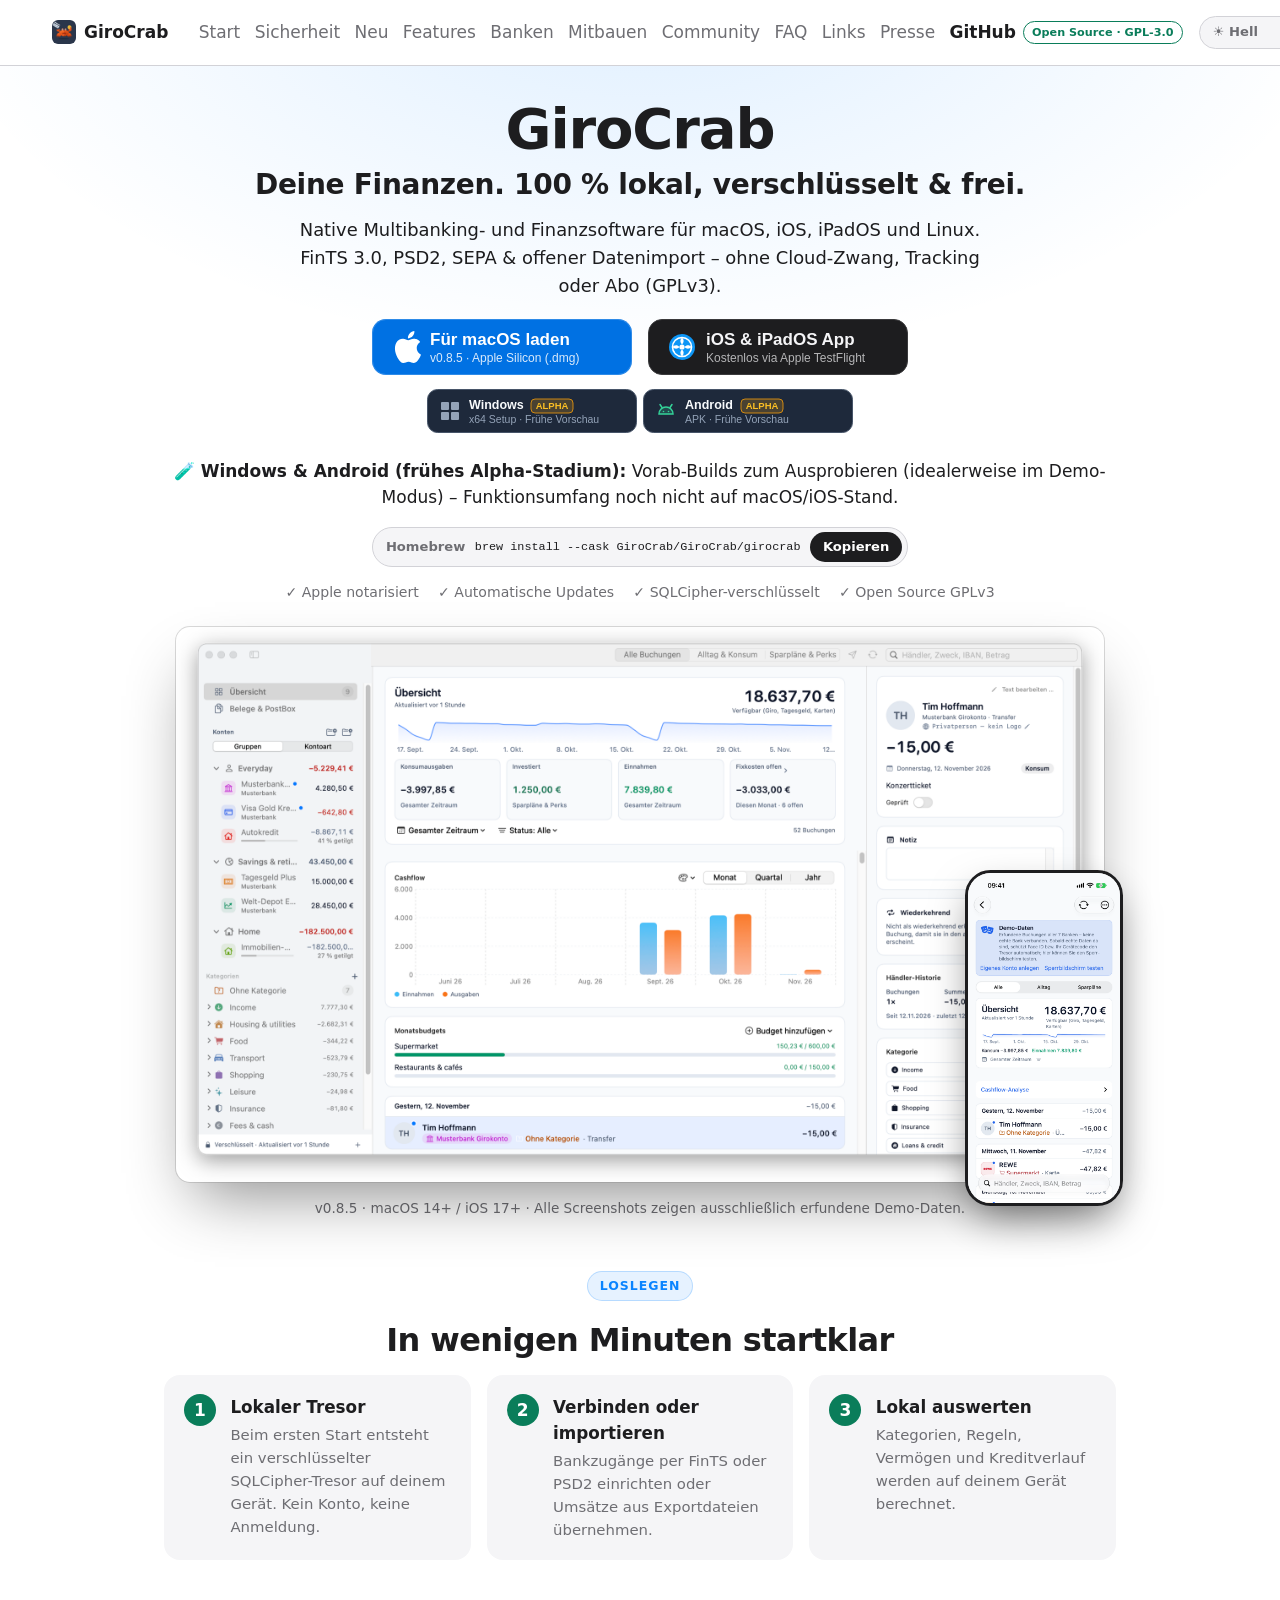
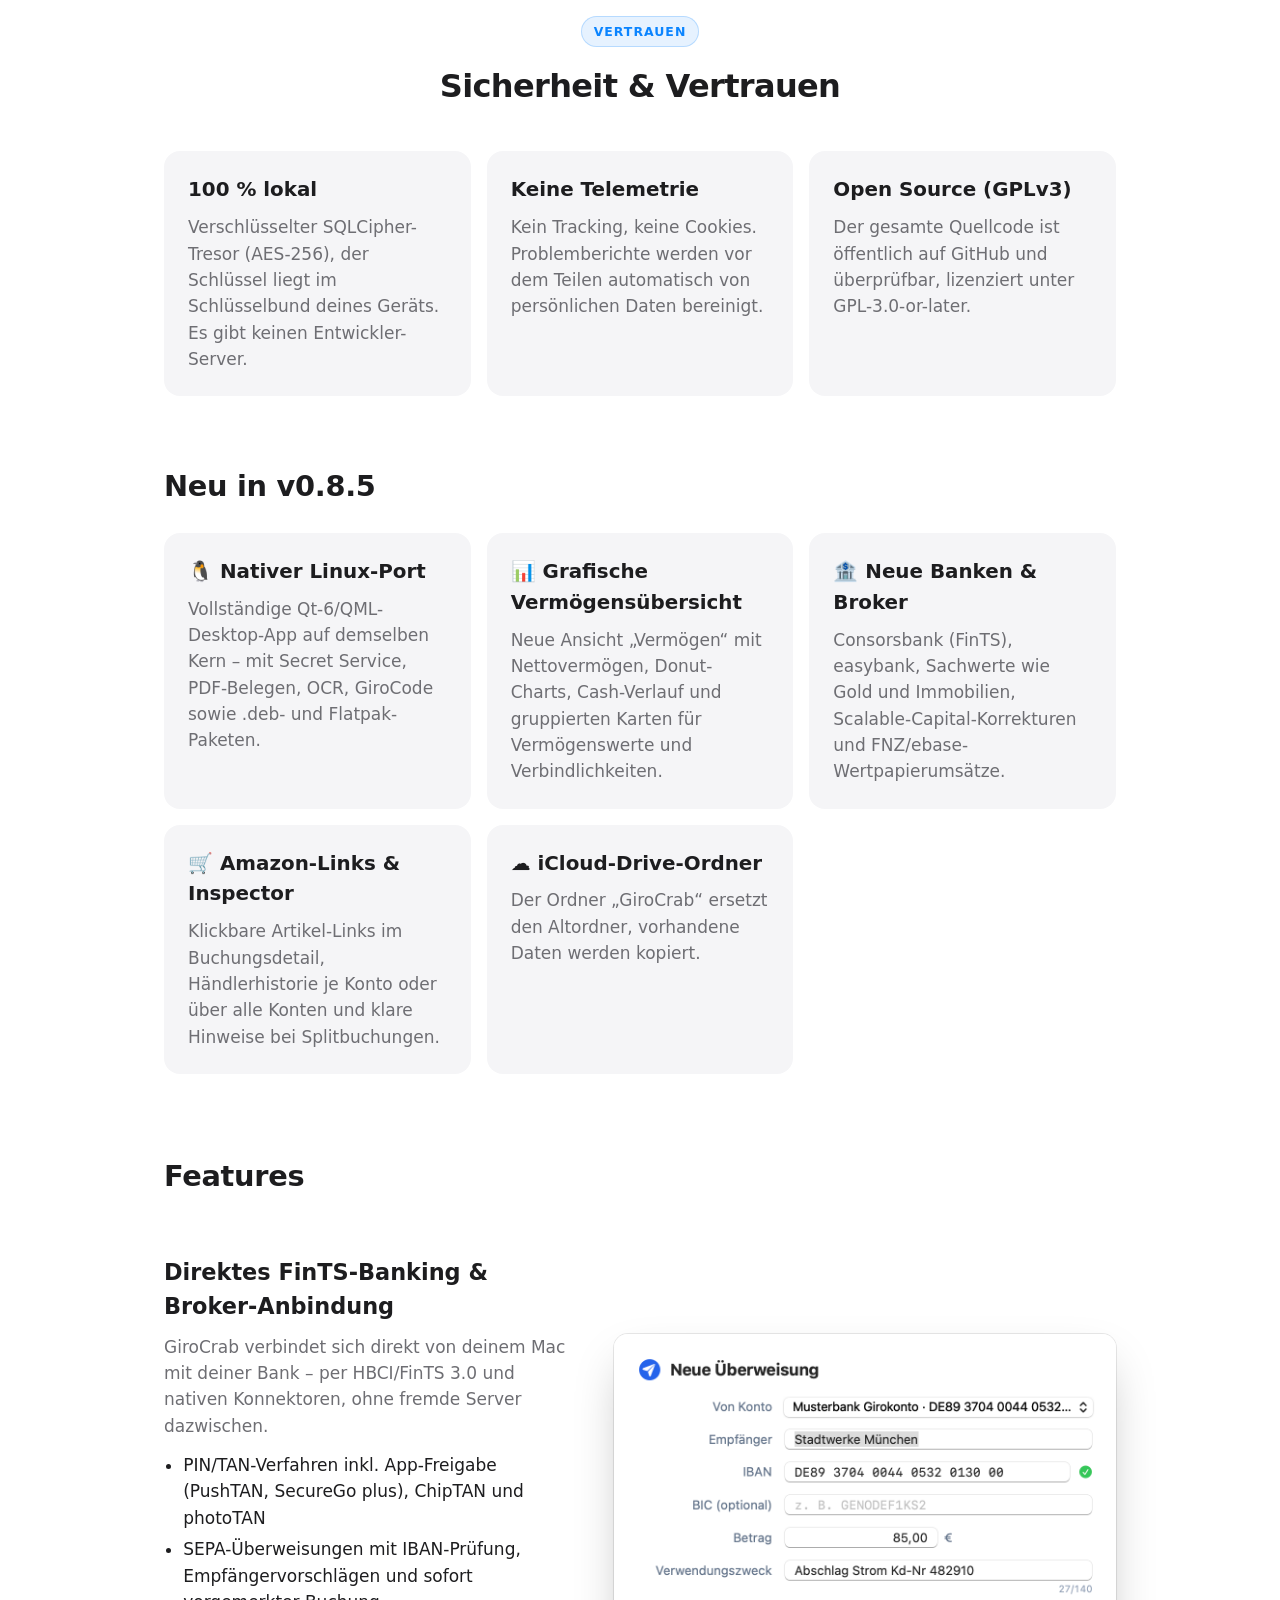
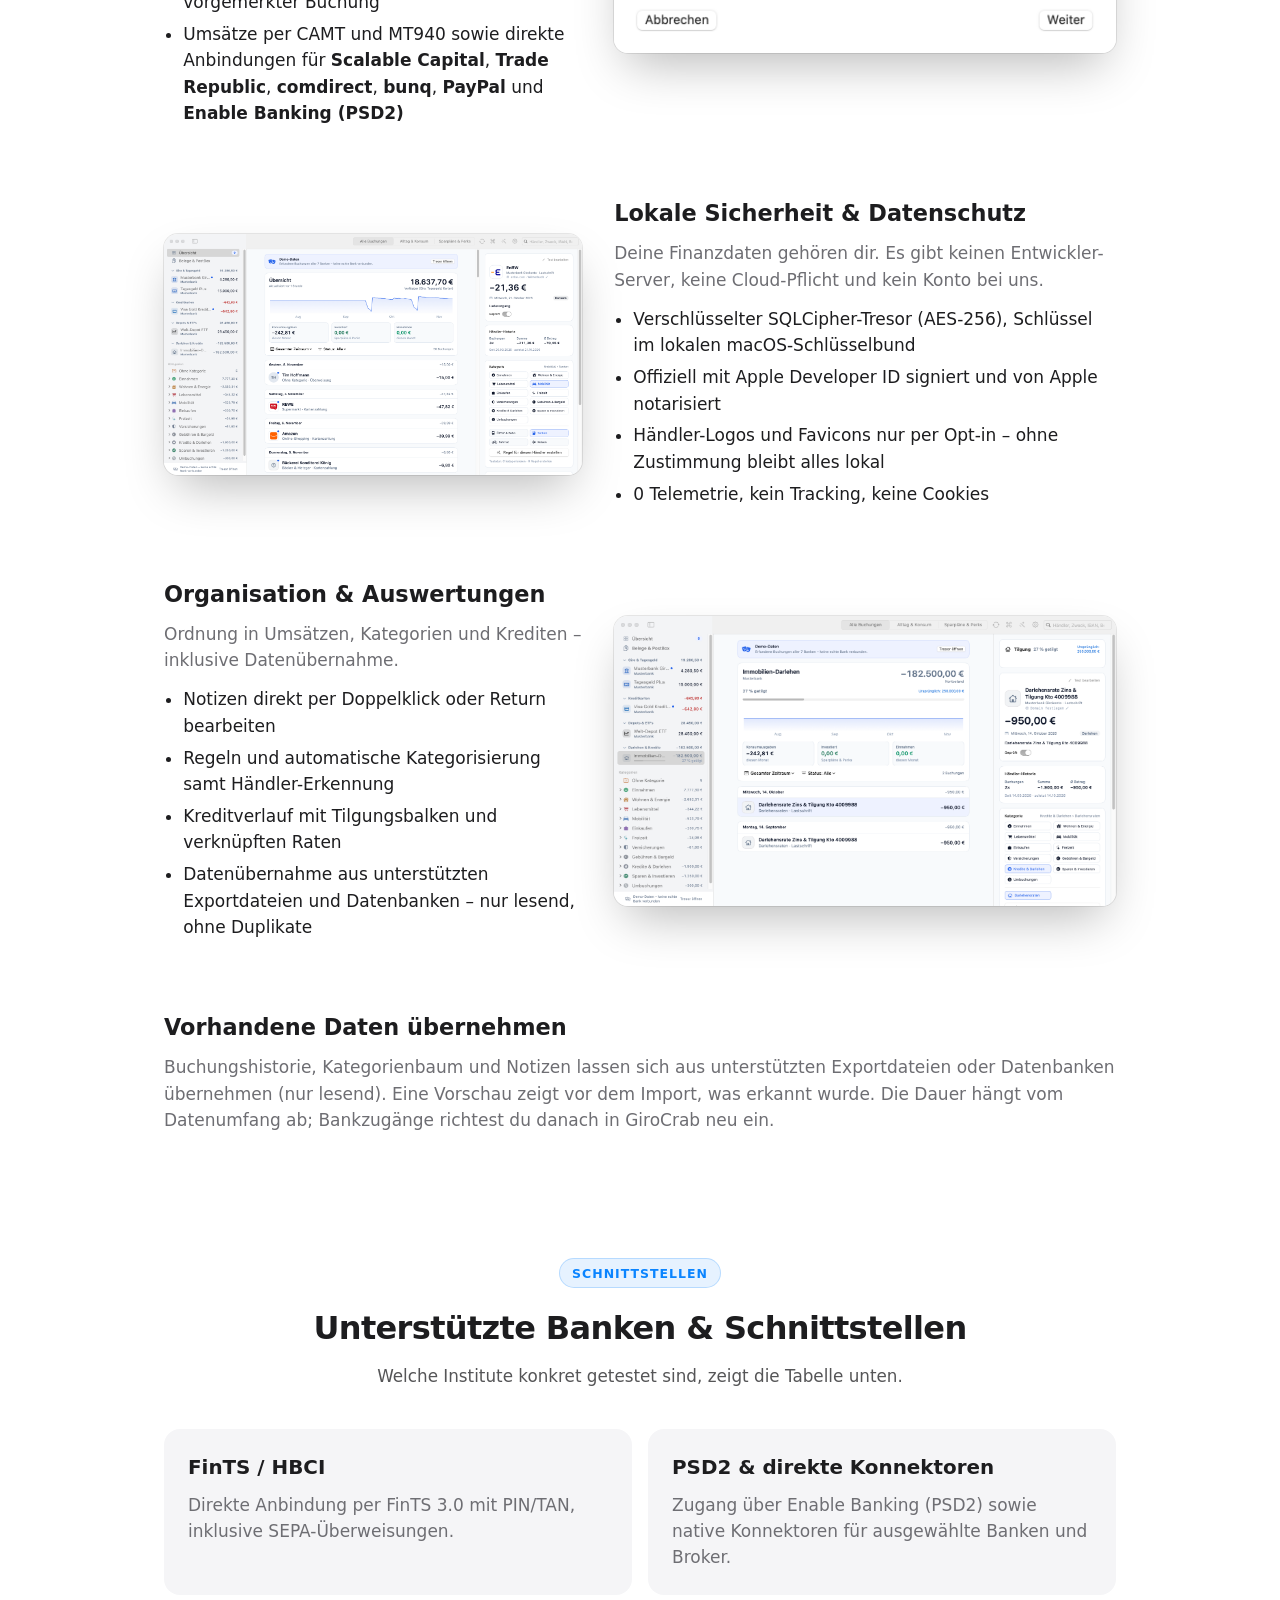
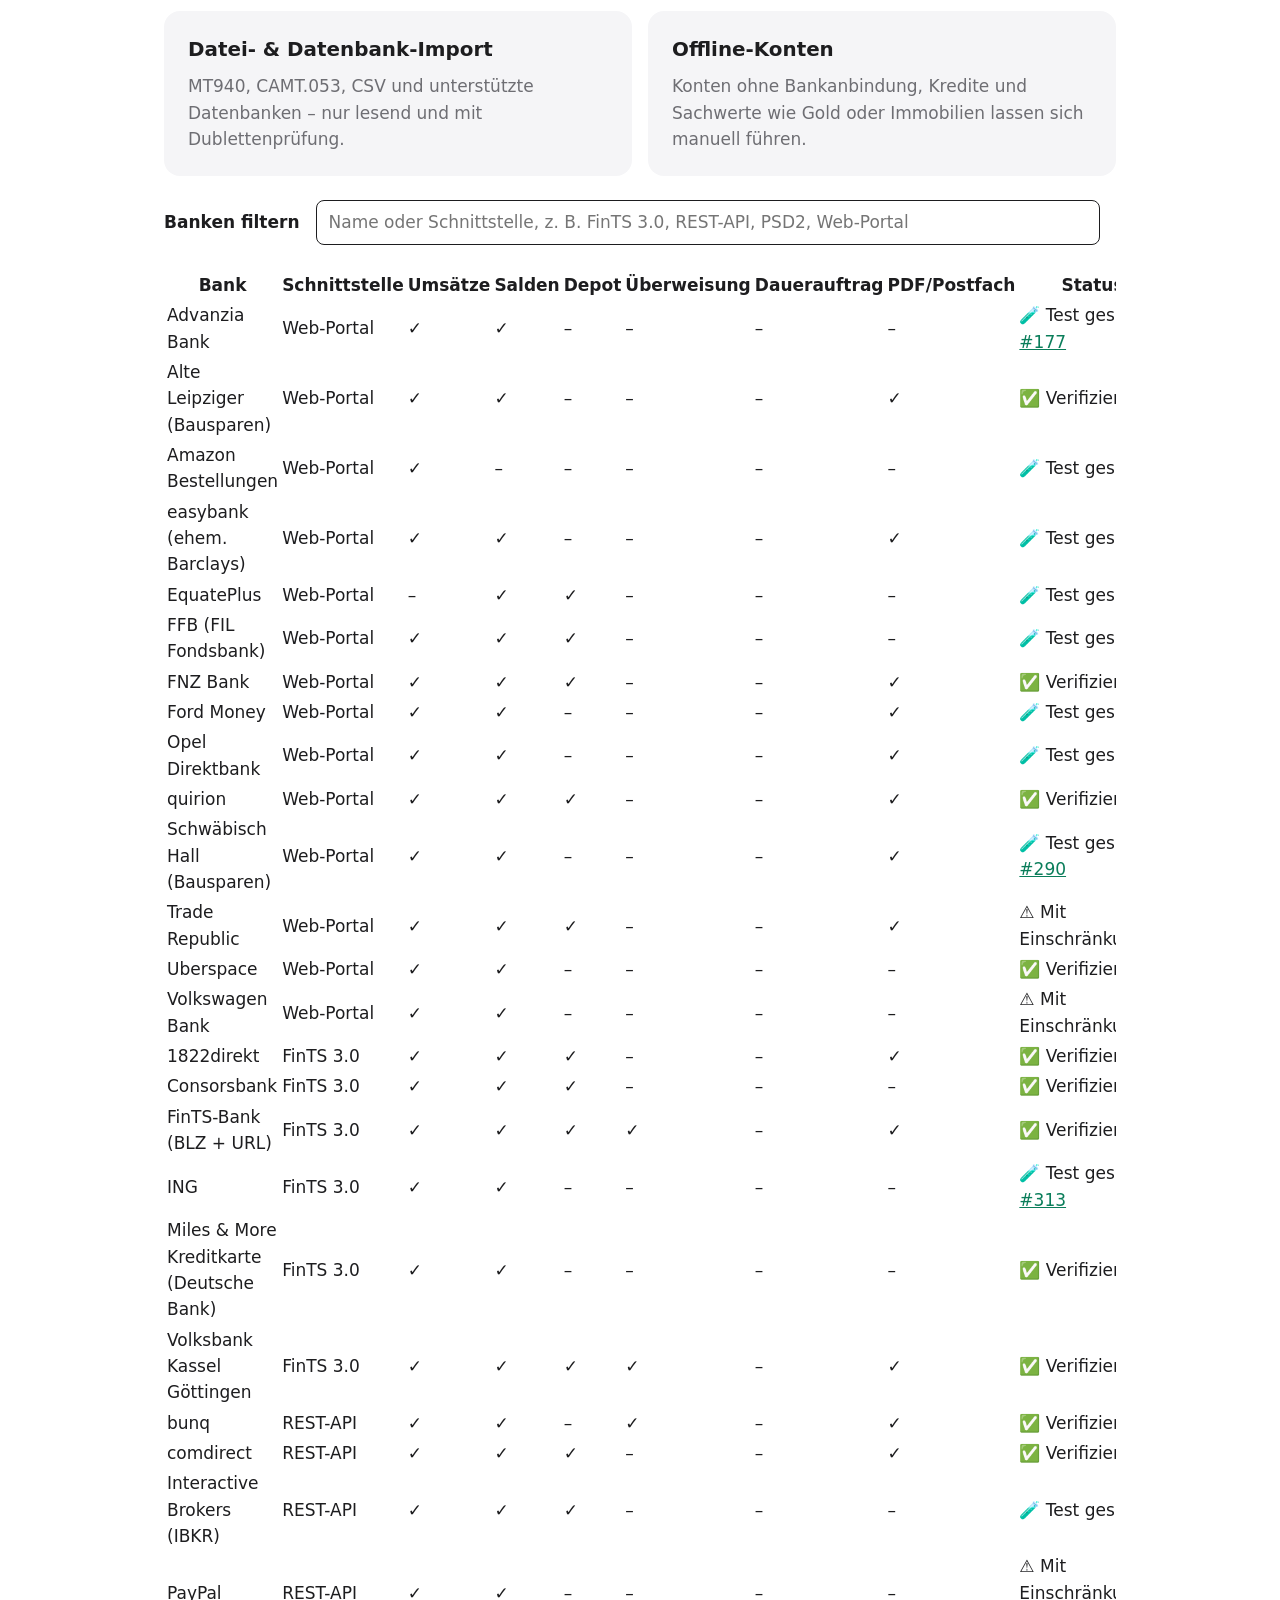
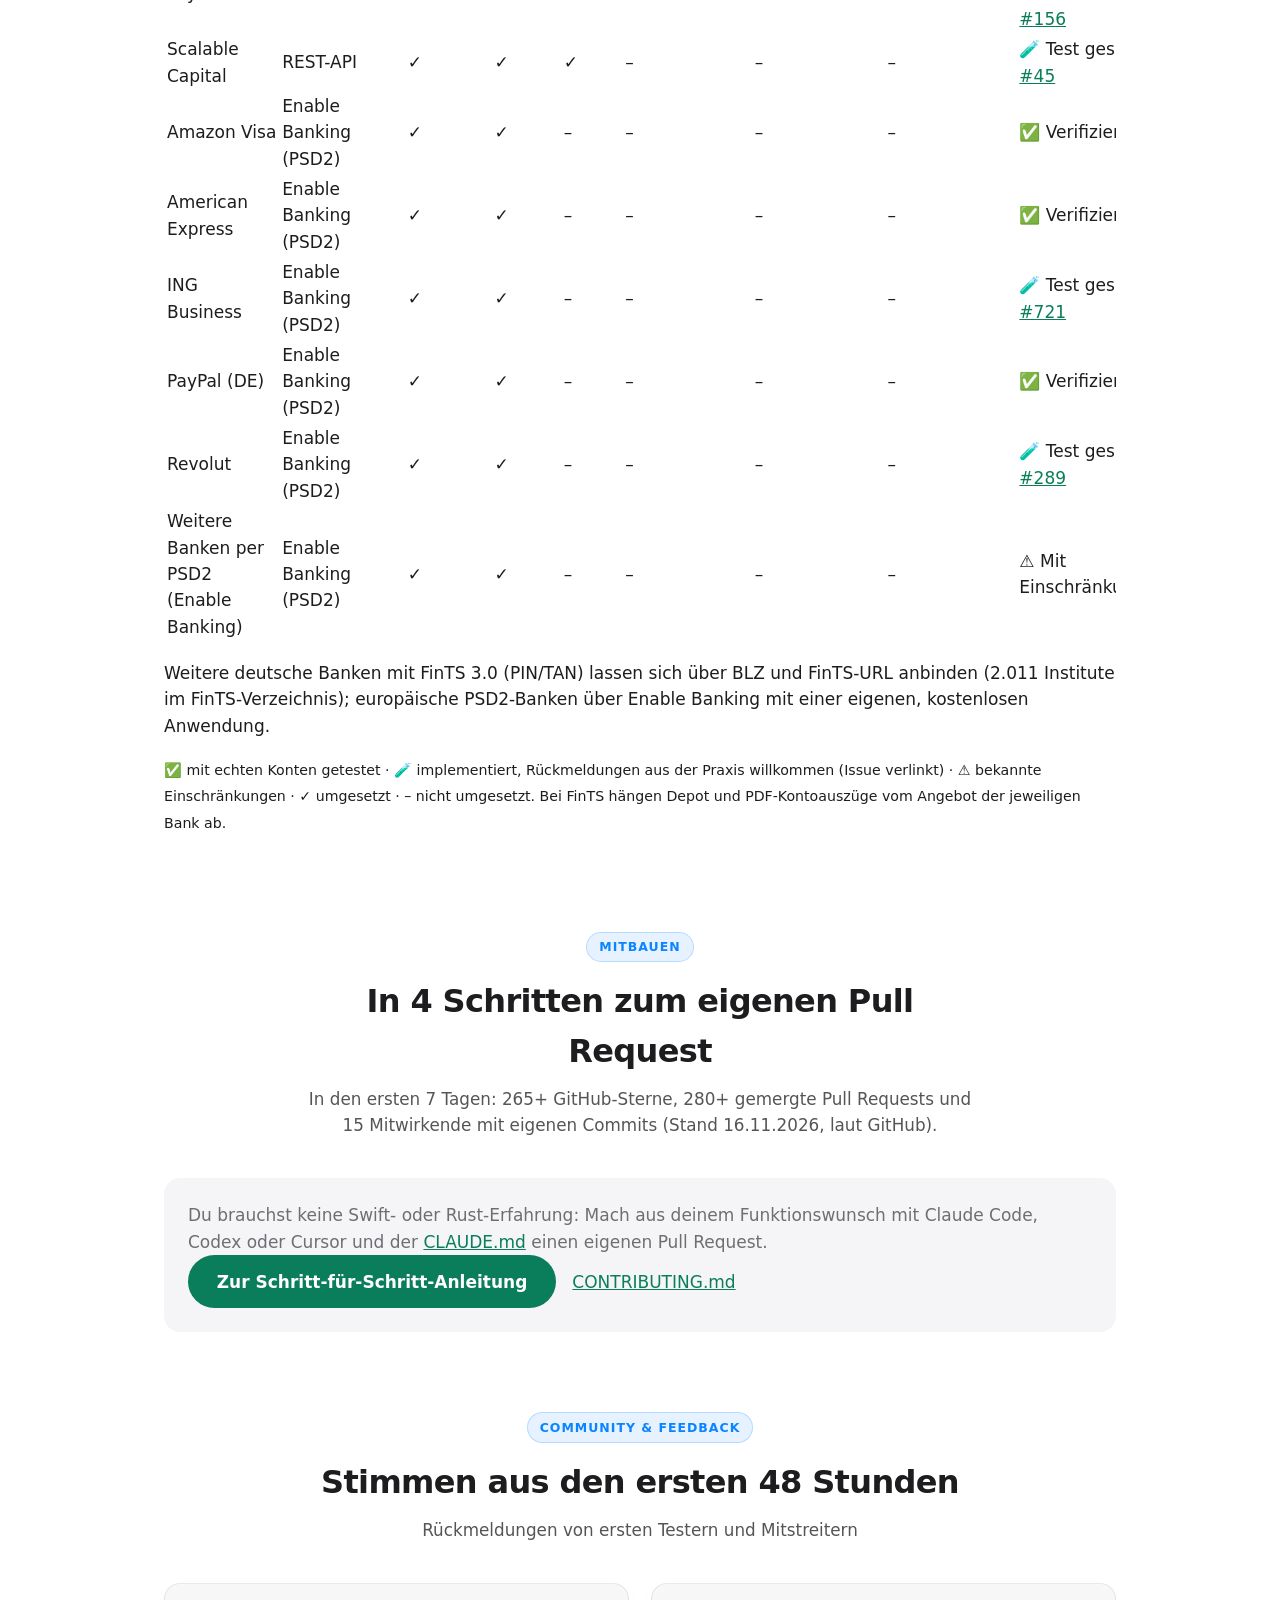
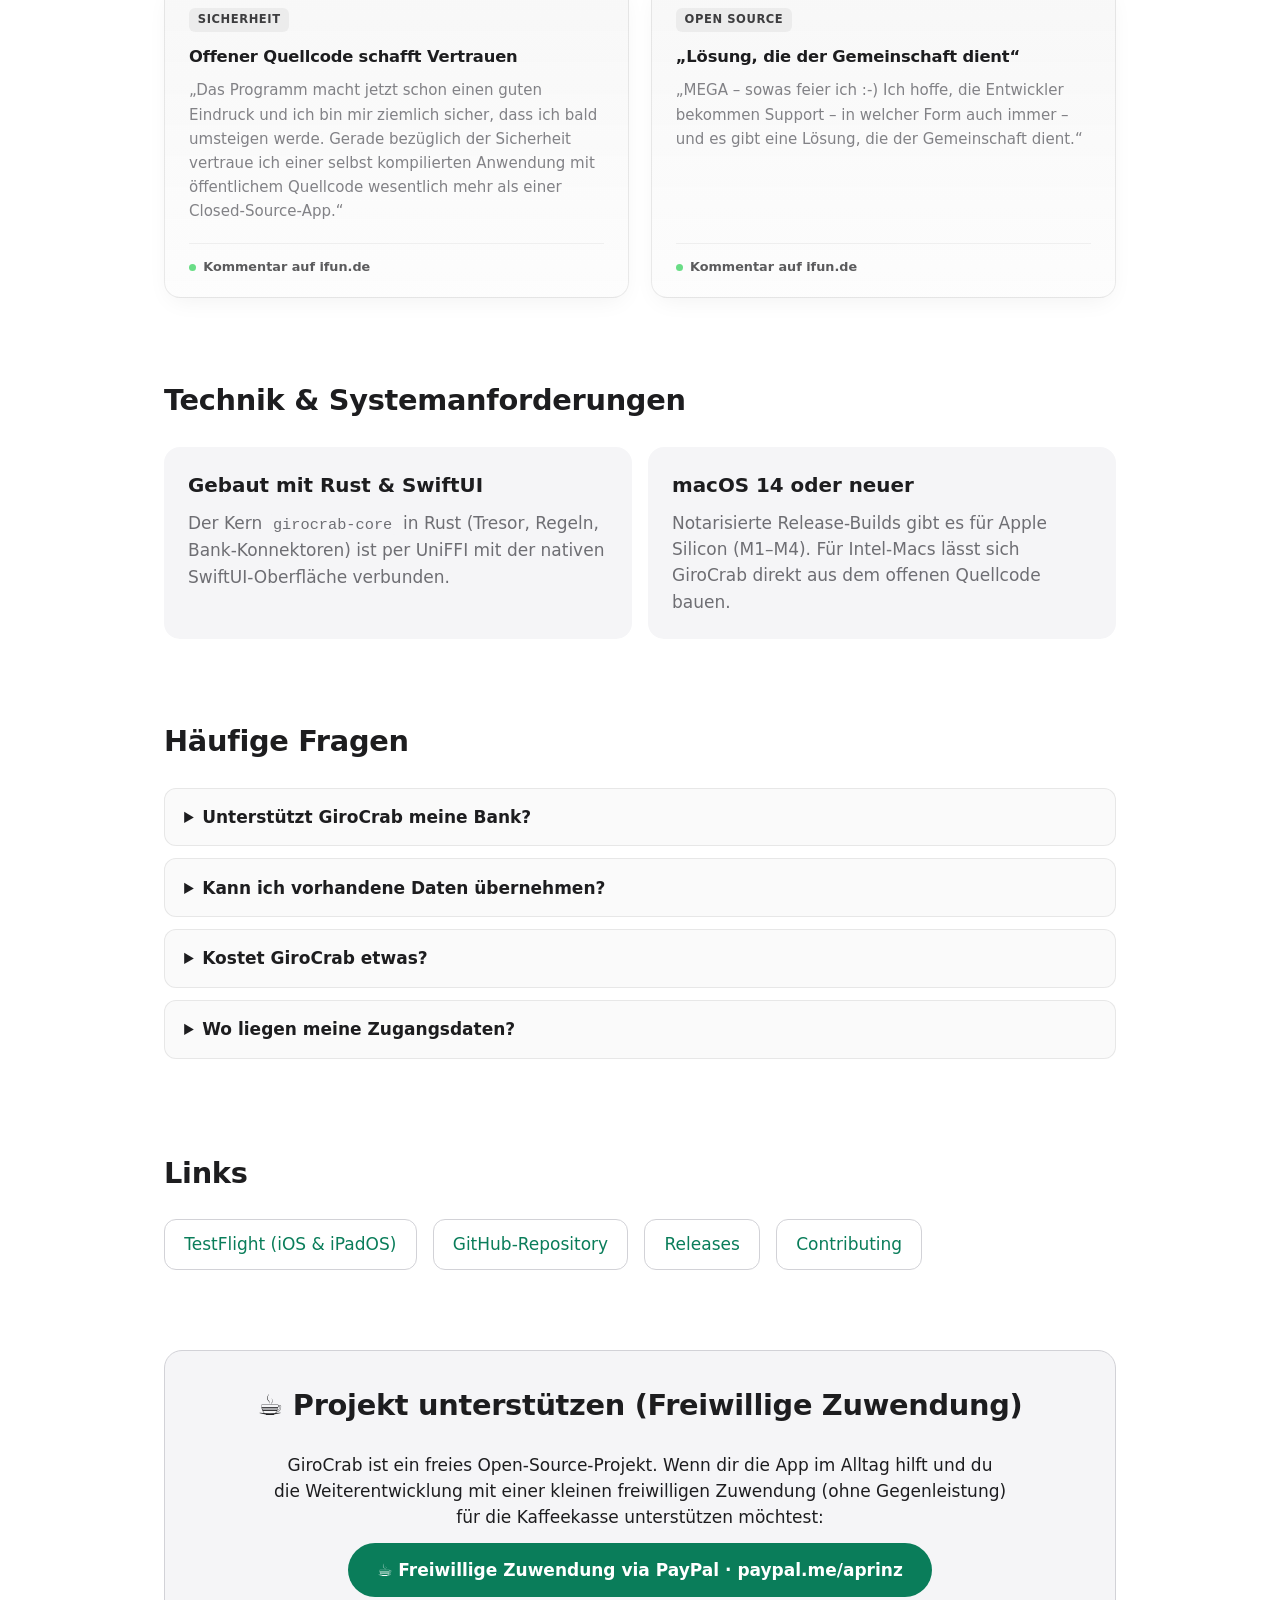
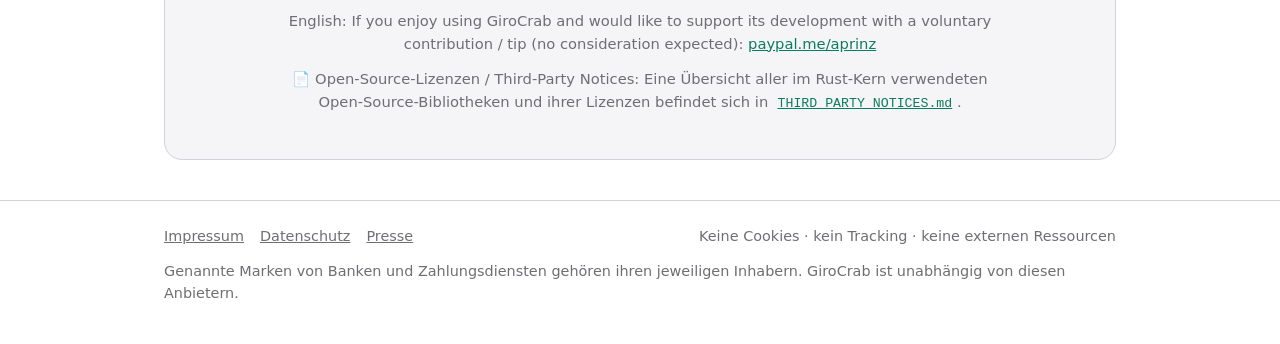
==== commit ad990c4b: "feat: add Windows & Android alpha preview badges to landing page" ====
--- a/index.html
+++ b/index.html
@@ -111,6 +111,11 @@
 <a class="cta-btn" href="https://github.com/GiroCrab/GiroCrab/releases/latest/download/GiroCrab-macOS-arm64.dmg"><img src="img/download-macos.svg" alt="Für macOS laden – v0.8.5 · Apple Silicon (.dmg)" width="260" height="56"></a>
 <a class="cta-btn" href="https://testflight.apple.com/join/KBmvKVpT"><img src="img/download-ios.svg" alt="iOS &amp; iPadOS App – kostenlos via Apple TestFlight" width="260" height="56"></a>
 </div>
+      <div class="alpha-downloads" style="margin-top:14px;display:flex;flex-wrap:wrap;gap:10px;justify-content:center;align-items:center;">
+        <a href="https://github.com/GiroCrab/GiroCrab/releases/latest/download/girocrab-windows-x86_64-setup.exe" title="Windows x64 Installer (Frühes Alpha-Stadium)"><img src="img/download-windows-alpha.svg" alt="Für Windows laden (Alpha – Frühe Vorschau)" width="210" height="44"></a>
+        <a href="https://github.com/GiroCrab/GiroCrab/releases/latest/download/GiroCrab-Android-alpha.apk" title="Android APK (Frühes Alpha-Stadium)"><img src="img/download-android-alpha.svg" alt="Für Android laden (Alpha – Frühe Vorschau)" width="210" height="44"></a>
+      </div>
+      <p style="margin-top:6px;font-size:0.82rem;opacity:0.78;text-align:center;">🧪 <strong>Windows &amp; Android (frühes Alpha-Stadium):</strong> Vorab-Builds zum Ausprobieren (idealerweise im Demo-Modus) – Funktionsumfang noch nicht auf macOS/iOS-Stand.</p>
 <div class="brew-pill reveal d3"><span class="brew-label">Homebrew</span><code>brew install --cask GiroCrab/GiroCrab/girocrab</code><button type="button" class="copy-btn" data-copy="brew install --cask GiroCrab/GiroCrab/girocrab" aria-label="Homebrew-Befehl kopieren">Kopieren</button></div>
 <ul class="trust reveal d3"><li>✓ Apple notarisiert</li><li>✓ Automatische Updates</li><li>✓ SQLCipher-verschlüsselt</li><li>✓ Open Source GPLv3</li></ul>
 <div class="showcase-wrap reveal d4">
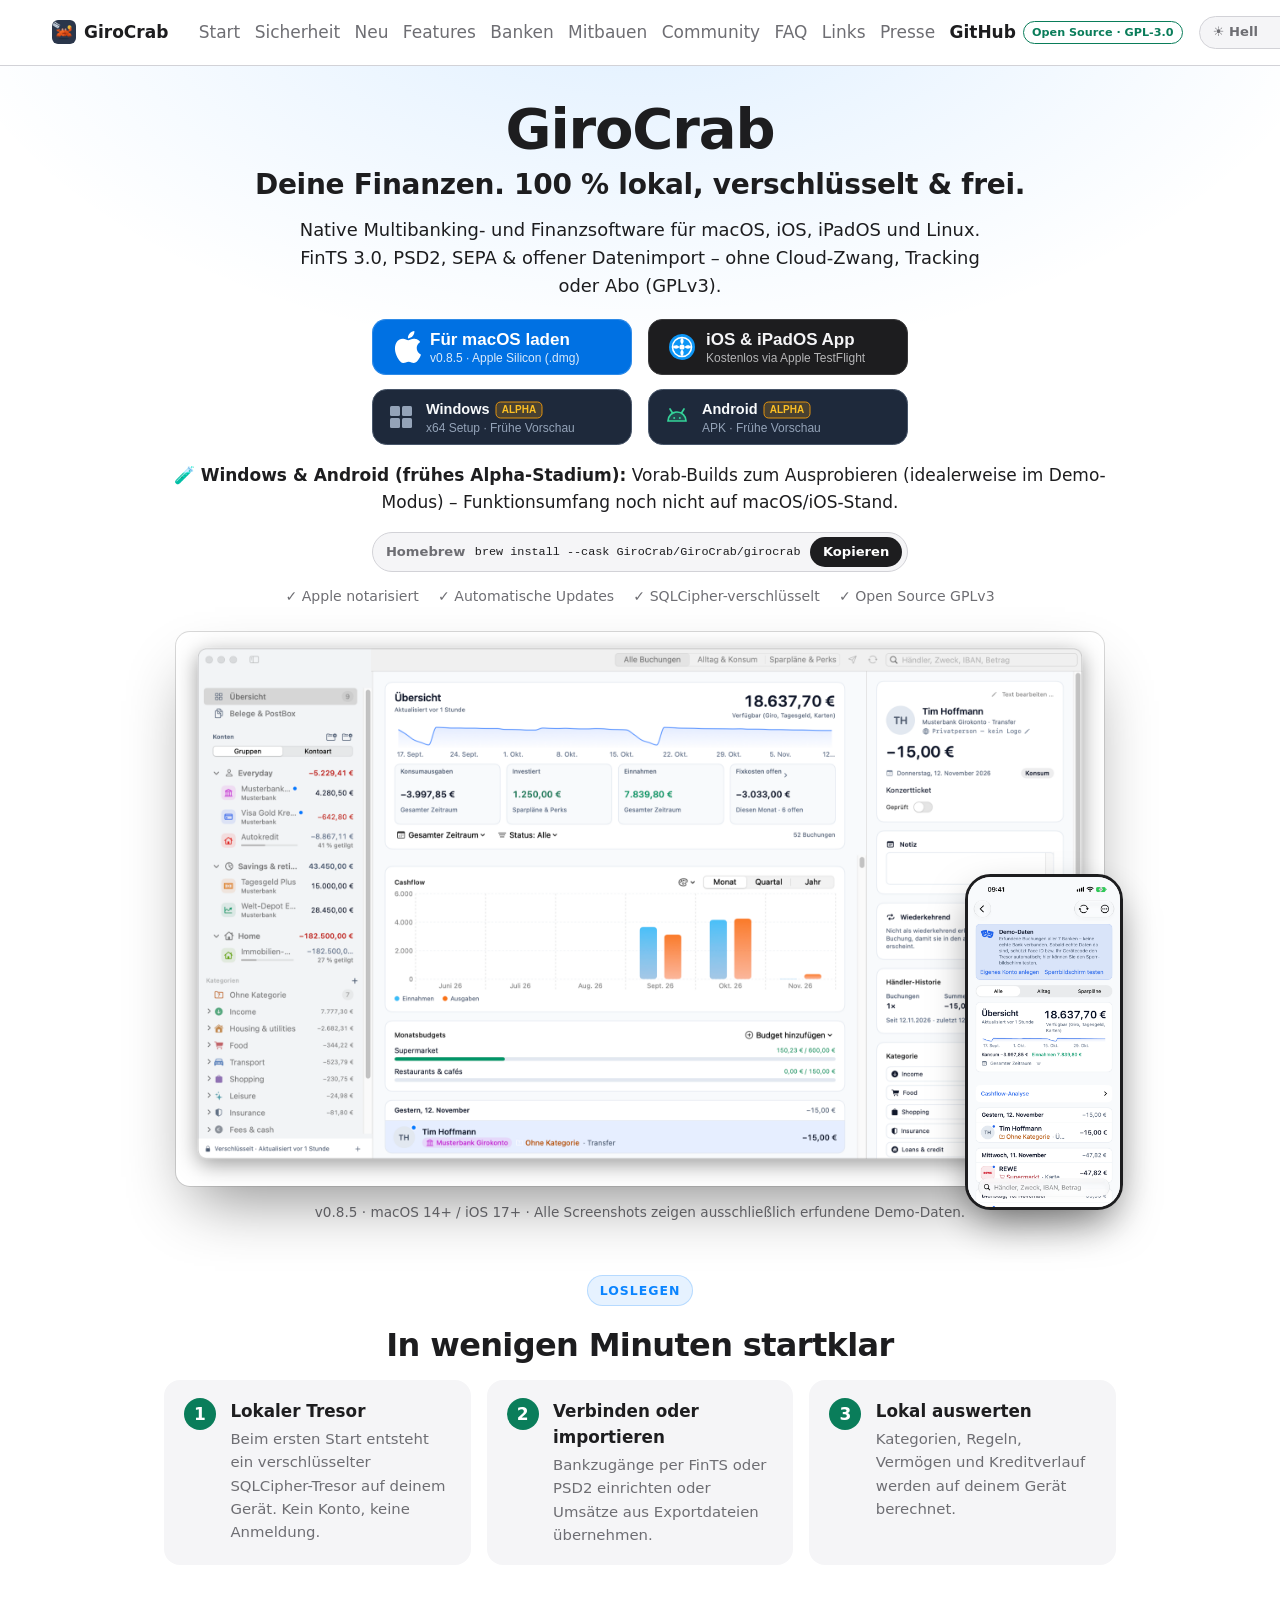
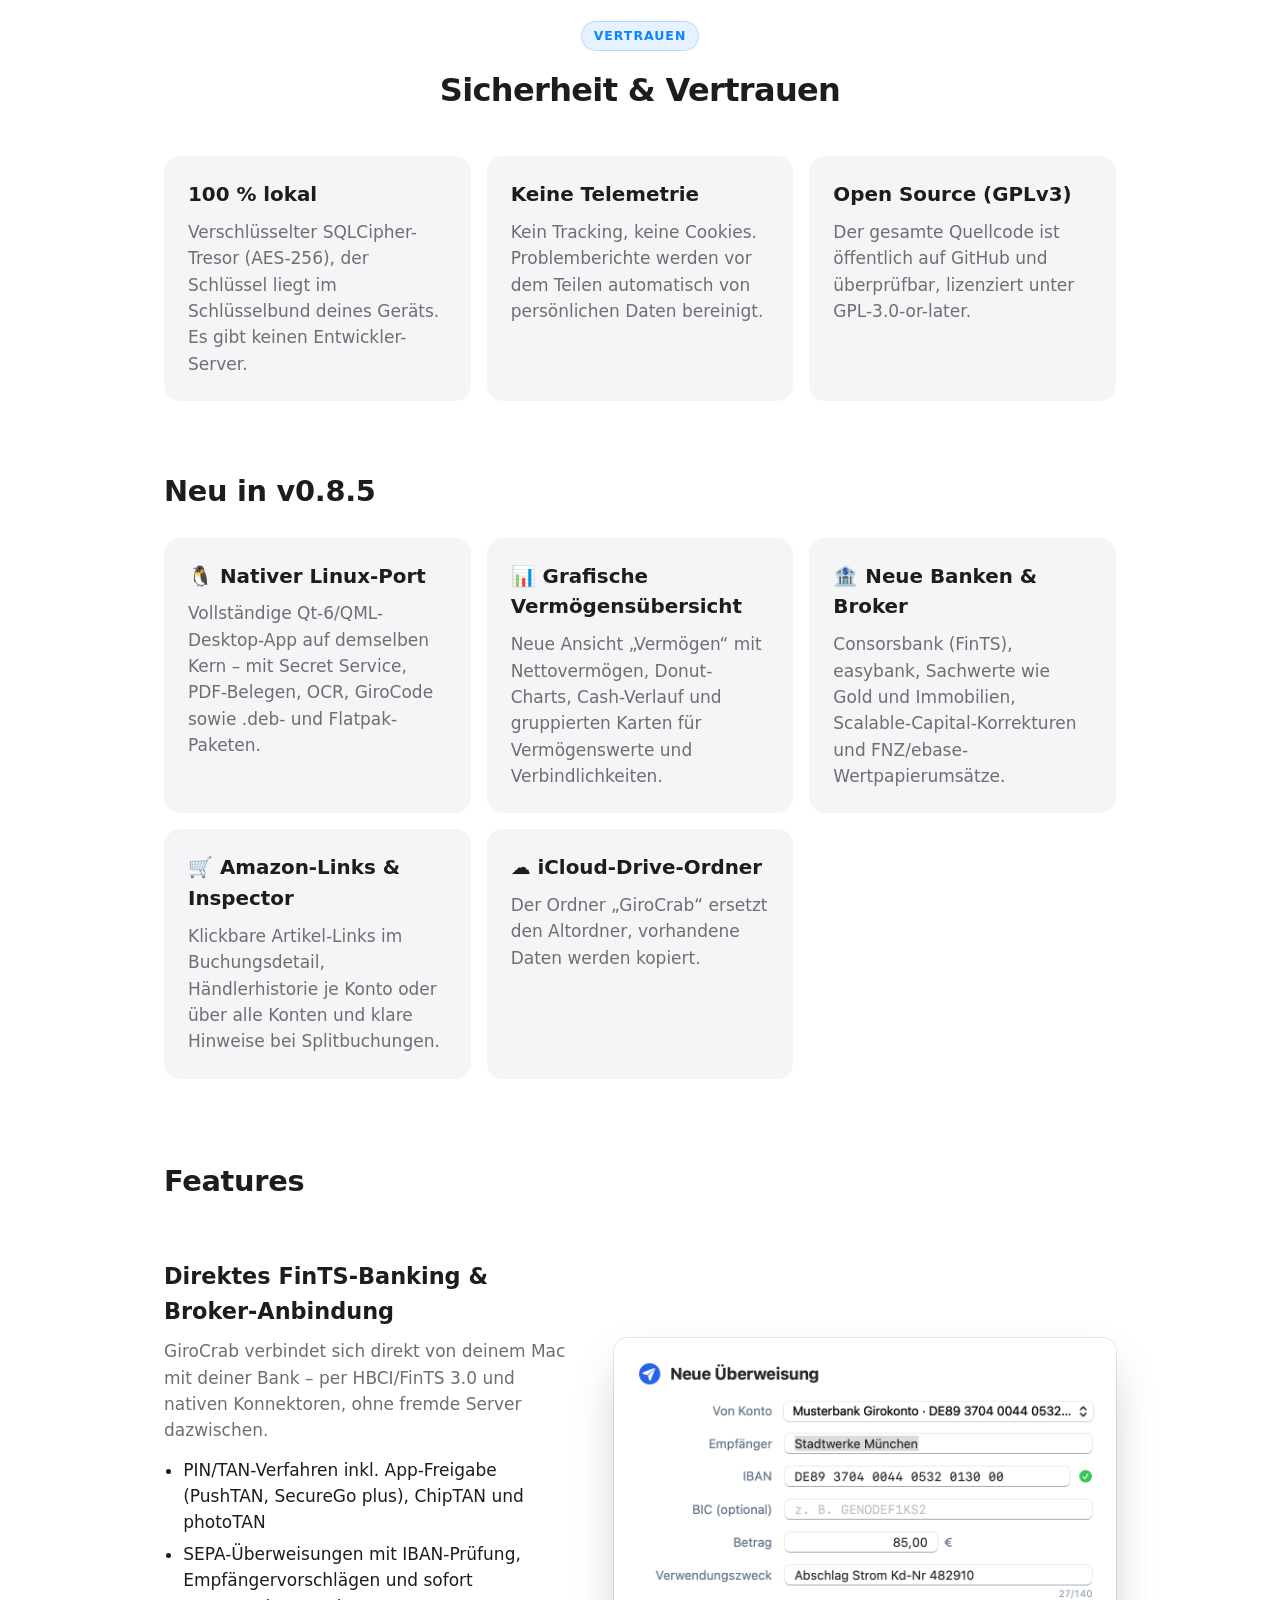
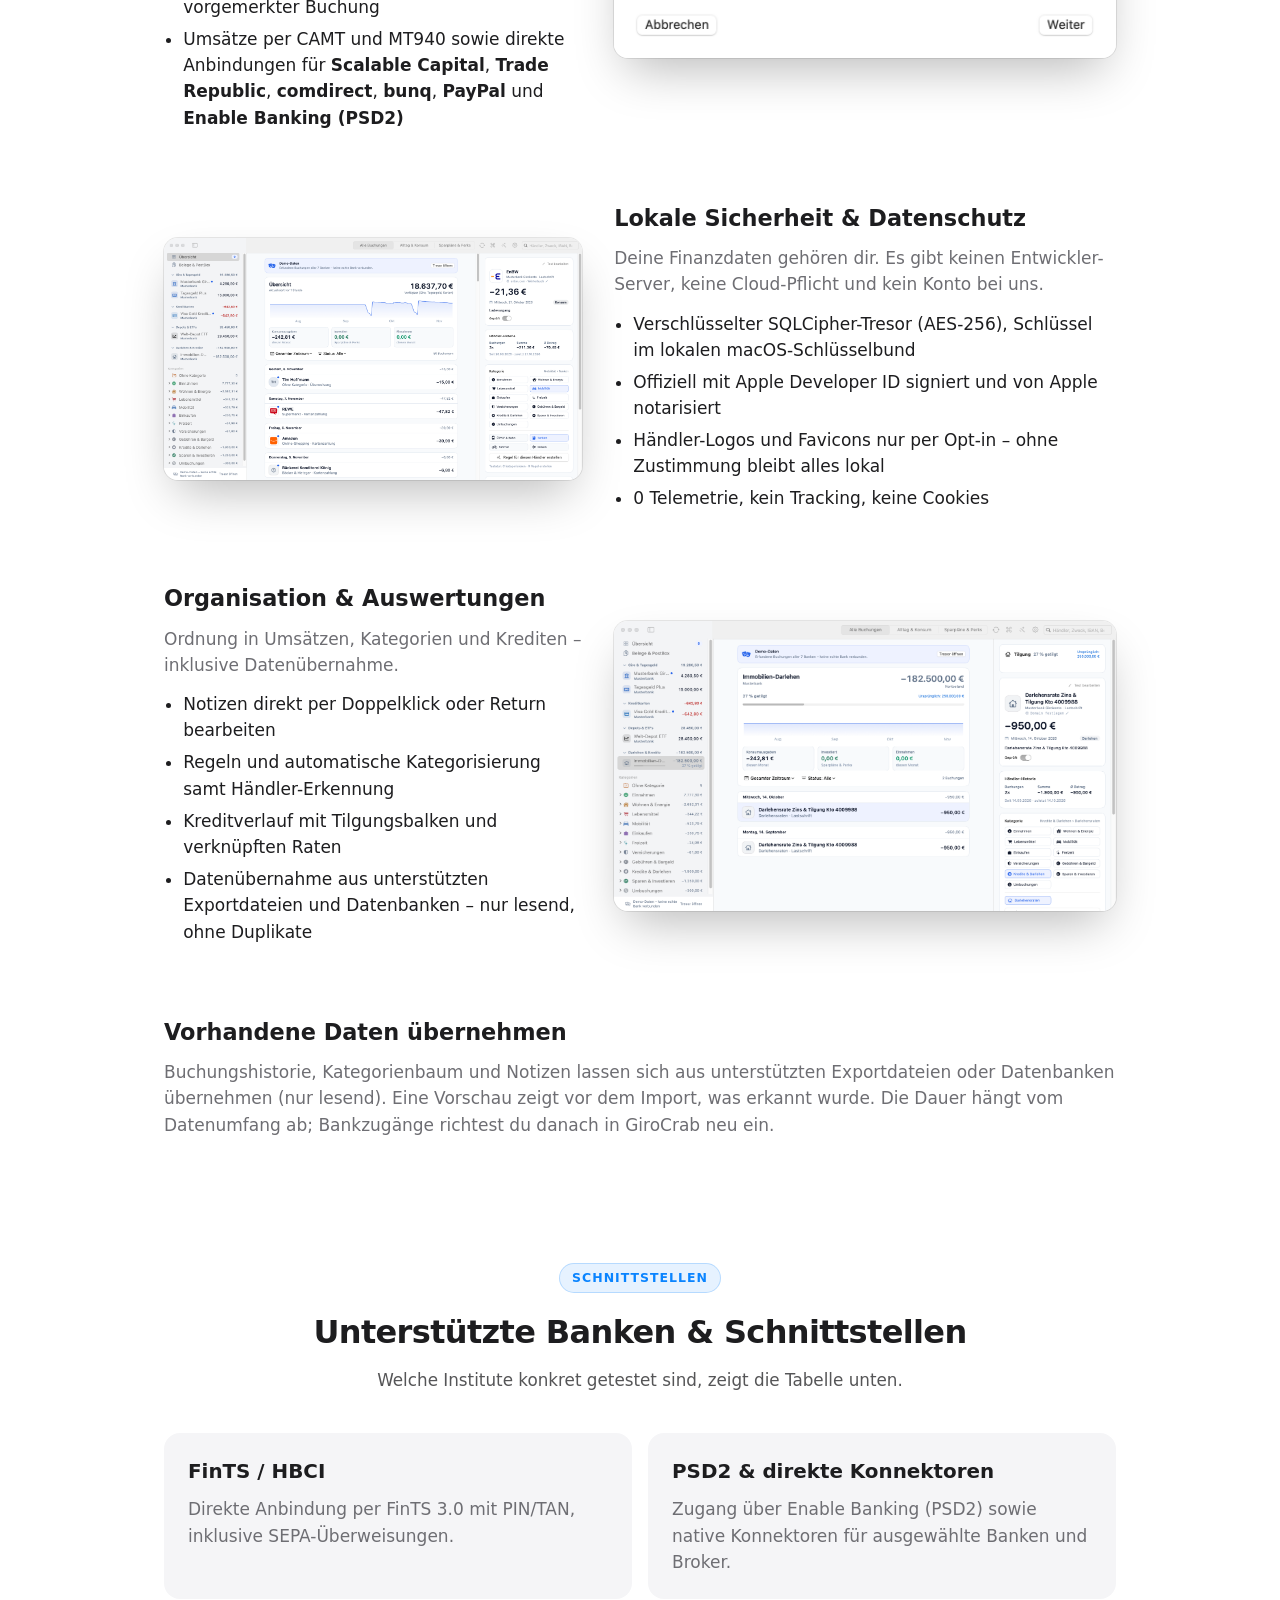
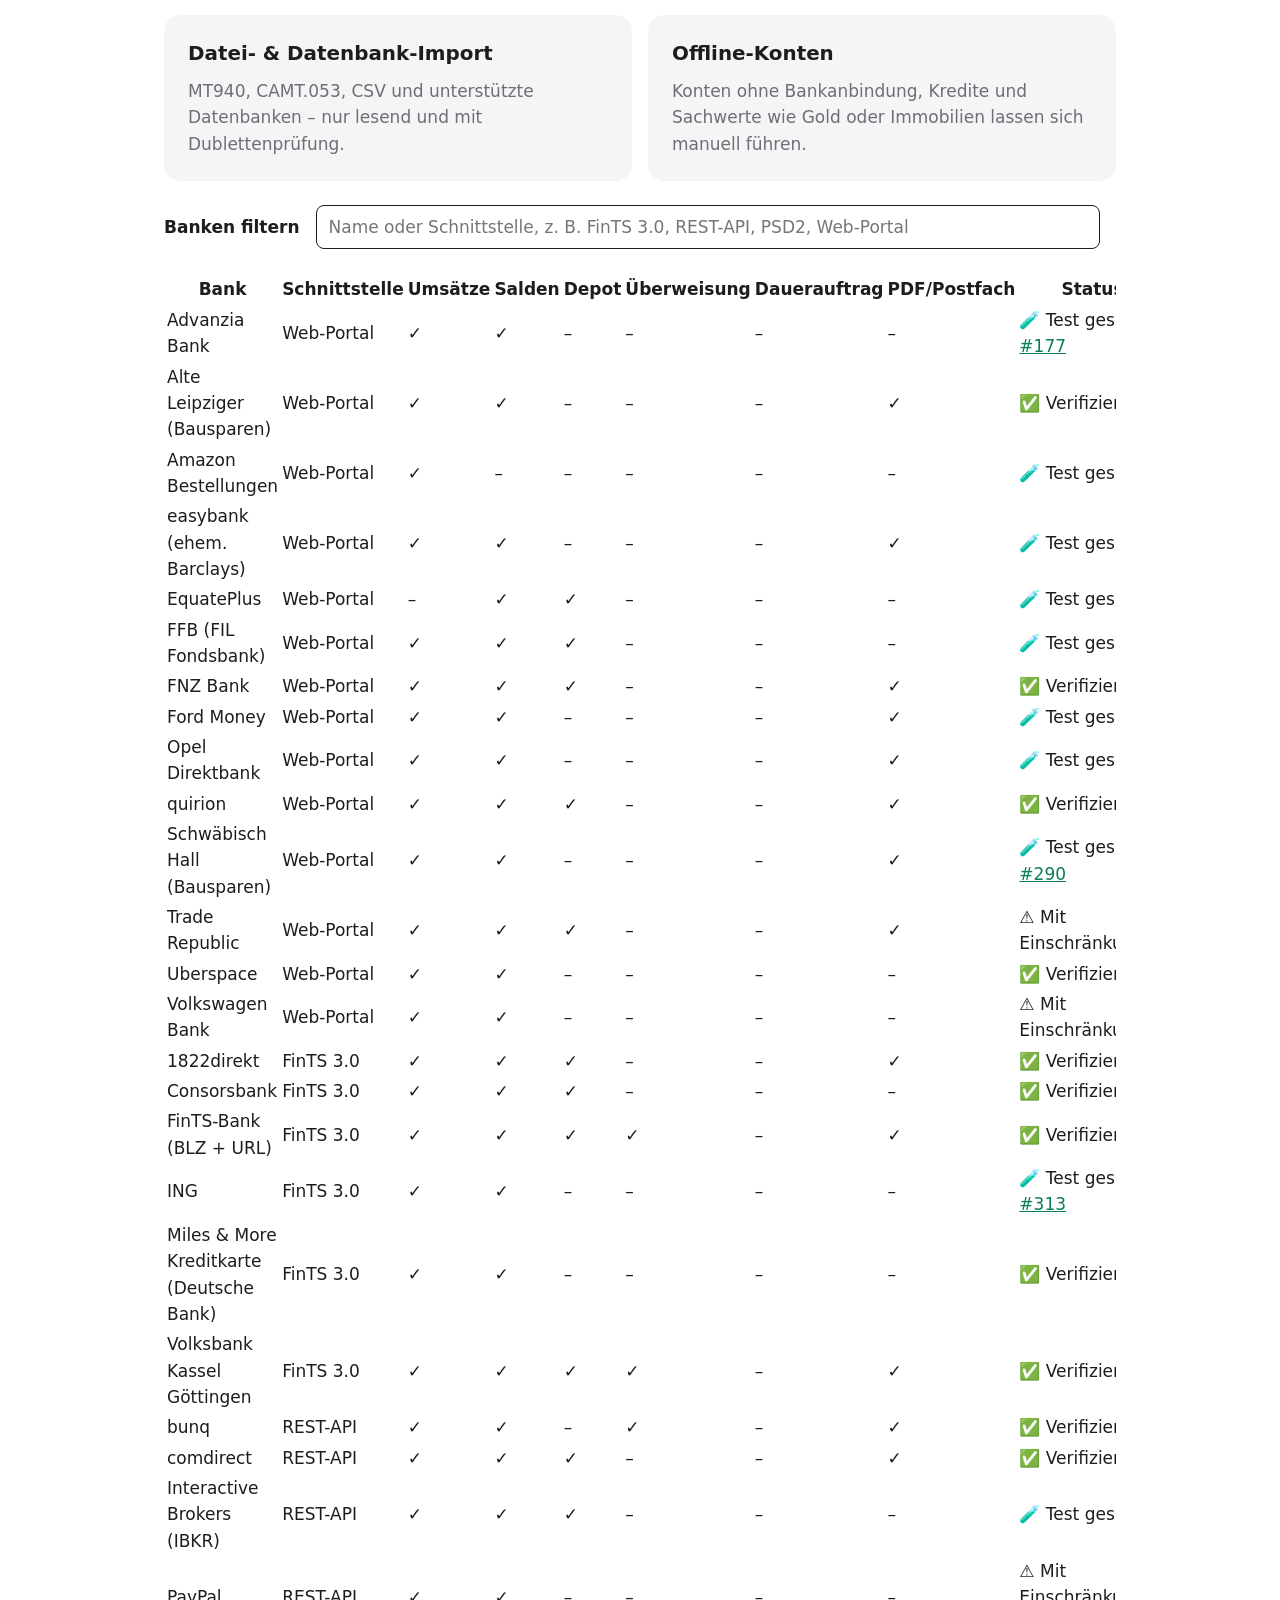
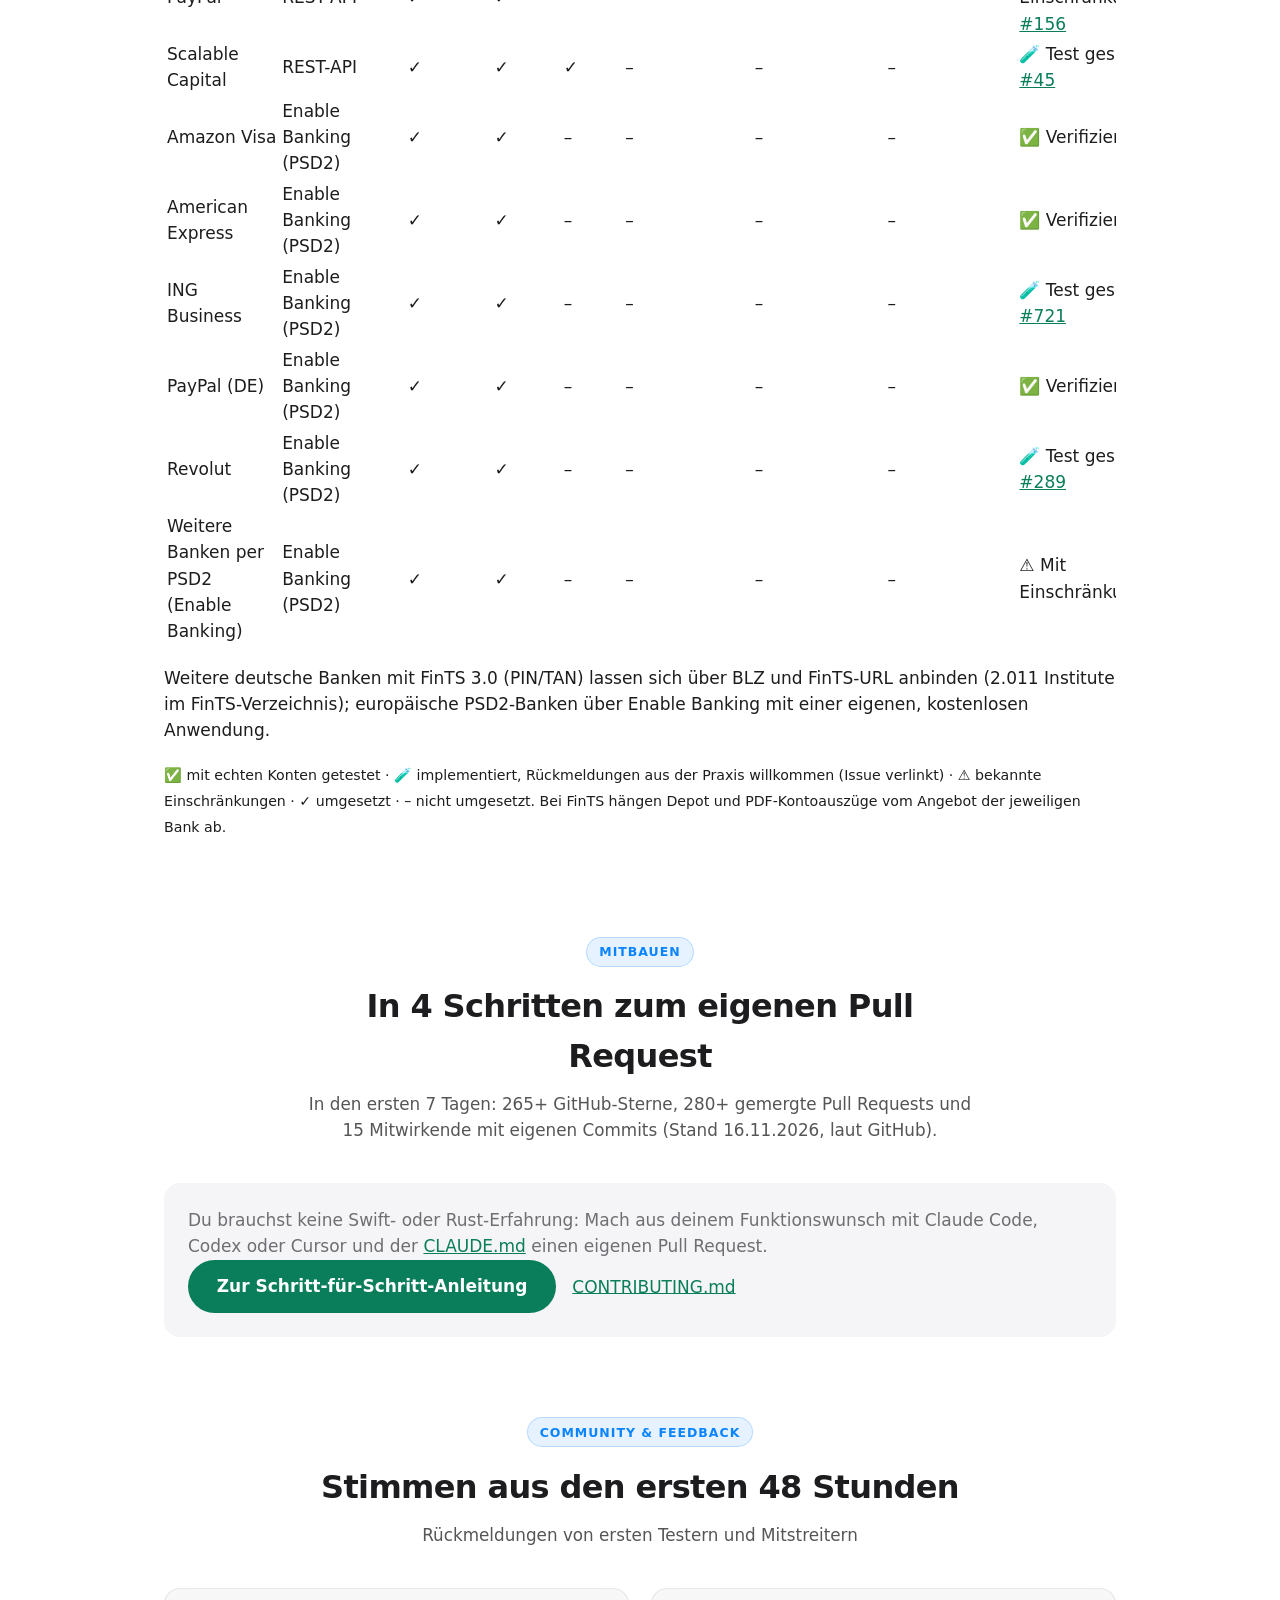
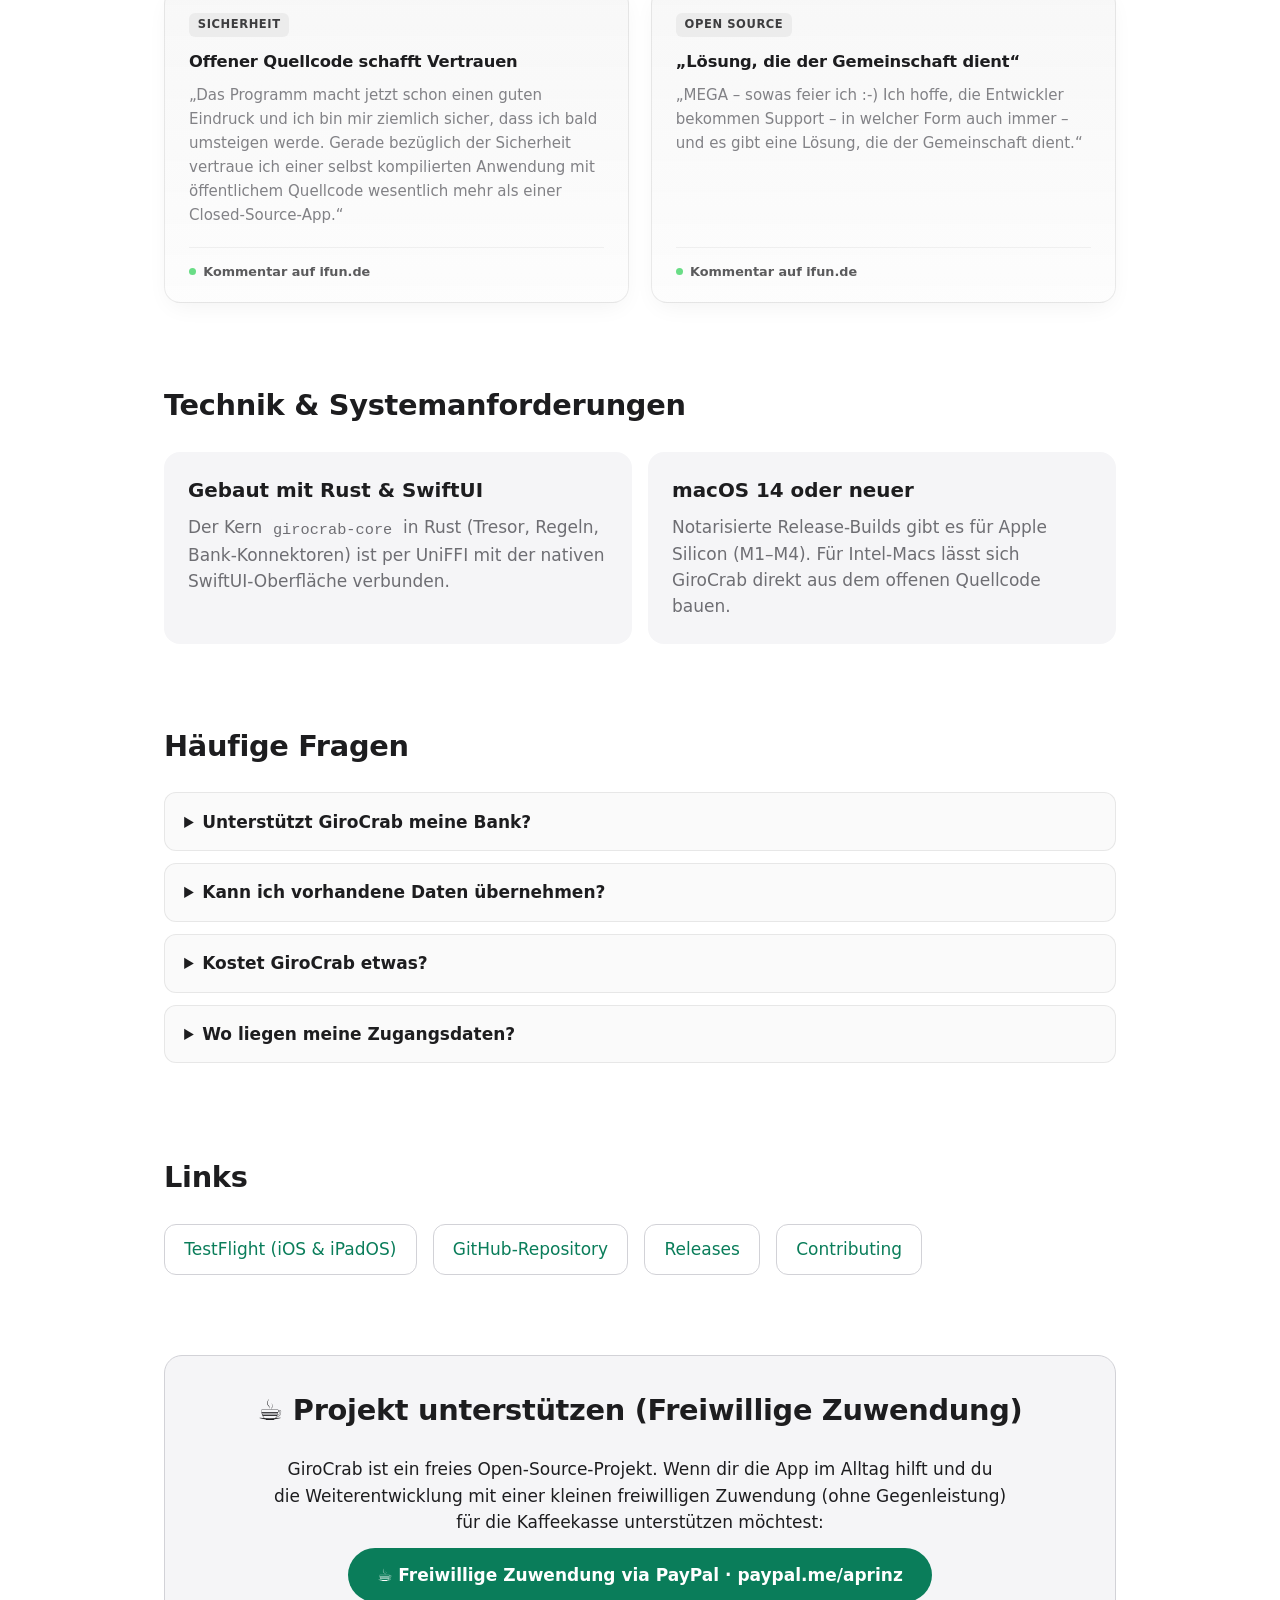
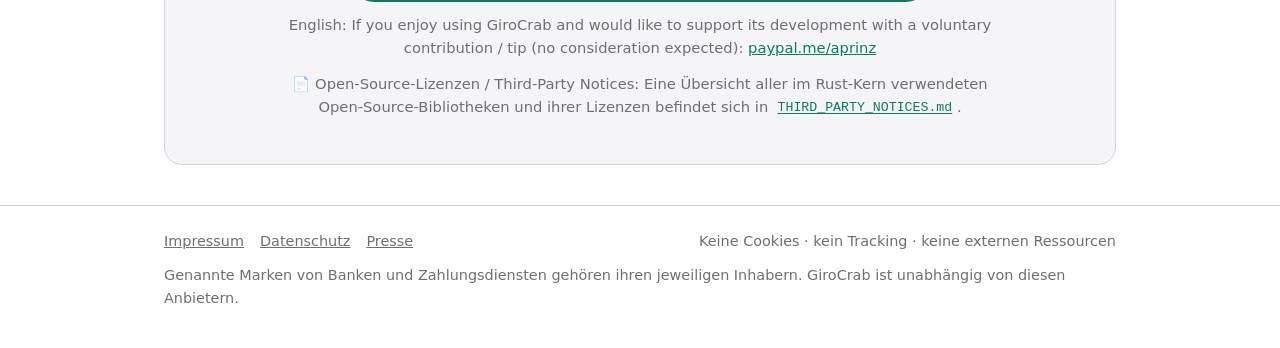
==== commit 09f74ba3: "style: match 260x56 cta-btn size and hover animation for Windows & Android alpha" ====
--- a/index.html
+++ b/index.html
@@ -111,11 +111,11 @@
 <a class="cta-btn" href="https://github.com/GiroCrab/GiroCrab/releases/latest/download/GiroCrab-macOS-arm64.dmg"><img src="img/download-macos.svg" alt="Für macOS laden – v0.8.5 · Apple Silicon (.dmg)" width="260" height="56"></a>
 <a class="cta-btn" href="https://testflight.apple.com/join/KBmvKVpT"><img src="img/download-ios.svg" alt="iOS &amp; iPadOS App – kostenlos via Apple TestFlight" width="260" height="56"></a>
 </div>
-      <div class="alpha-downloads" style="margin-top:14px;display:flex;flex-wrap:wrap;gap:10px;justify-content:center;align-items:center;">
-        <a href="https://github.com/GiroCrab/GiroCrab/releases/latest/download/girocrab-windows-x86_64-setup.exe" title="Windows x64 Installer (Frühes Alpha-Stadium)"><img src="img/download-windows-alpha.svg" alt="Für Windows laden (Alpha – Frühe Vorschau)" width="210" height="44"></a>
-        <a href="https://github.com/GiroCrab/GiroCrab/releases/latest/download/GiroCrab-Android-alpha.apk" title="Android APK (Frühes Alpha-Stadium)"><img src="img/download-android-alpha.svg" alt="Für Android laden (Alpha – Frühe Vorschau)" width="210" height="44"></a>
-      </div>
-      <p style="margin-top:6px;font-size:0.82rem;opacity:0.78;text-align:center;">🧪 <strong>Windows &amp; Android (frühes Alpha-Stadium):</strong> Vorab-Builds zum Ausprobieren (idealerweise im Demo-Modus) – Funktionsumfang noch nicht auf macOS/iOS-Stand.</p>
+      <div class="cta reveal d3" style="margin-top:12px;">
+<a class="cta-btn" href="https://github.com/GiroCrab/GiroCrab/releases/latest/download/girocrab-windows-x86_64-setup.exe" title="Windows x64 Installer (Frühes Alpha-Stadium)"><img src="img/download-windows-alpha.svg" alt="Für Windows laden (Alpha – Frühe Vorschau)" width="260" height="56"></a>
+<a class="cta-btn" href="https://github.com/GiroCrab/GiroCrab/releases/latest/download/GiroCrab-Android-alpha.apk" title="Android APK (Frühes Alpha-Stadium)"><img src="img/download-android-alpha.svg" alt="Für Android laden (Alpha – Frühe Vorschau)" width="260" height="56"></a>
+</div>
+<p class="reveal d3" style="margin-top:10px;font-size:0.84rem;opacity:0.78;text-align:center;">🧪 <strong>Windows &amp; Android (frühes Alpha-Stadium):</strong> Vorab-Builds zum Ausprobieren (idealerweise im Demo-Modus) – Funktionsumfang noch nicht auf macOS/iOS-Stand.</p>
 <div class="brew-pill reveal d3"><span class="brew-label">Homebrew</span><code>brew install --cask GiroCrab/GiroCrab/girocrab</code><button type="button" class="copy-btn" data-copy="brew install --cask GiroCrab/GiroCrab/girocrab" aria-label="Homebrew-Befehl kopieren">Kopieren</button></div>
 <ul class="trust reveal d3"><li>✓ Apple notarisiert</li><li>✓ Automatische Updates</li><li>✓ SQLCipher-verschlüsselt</li><li>✓ Open Source GPLv3</li></ul>
 <div class="showcase-wrap reveal d4">
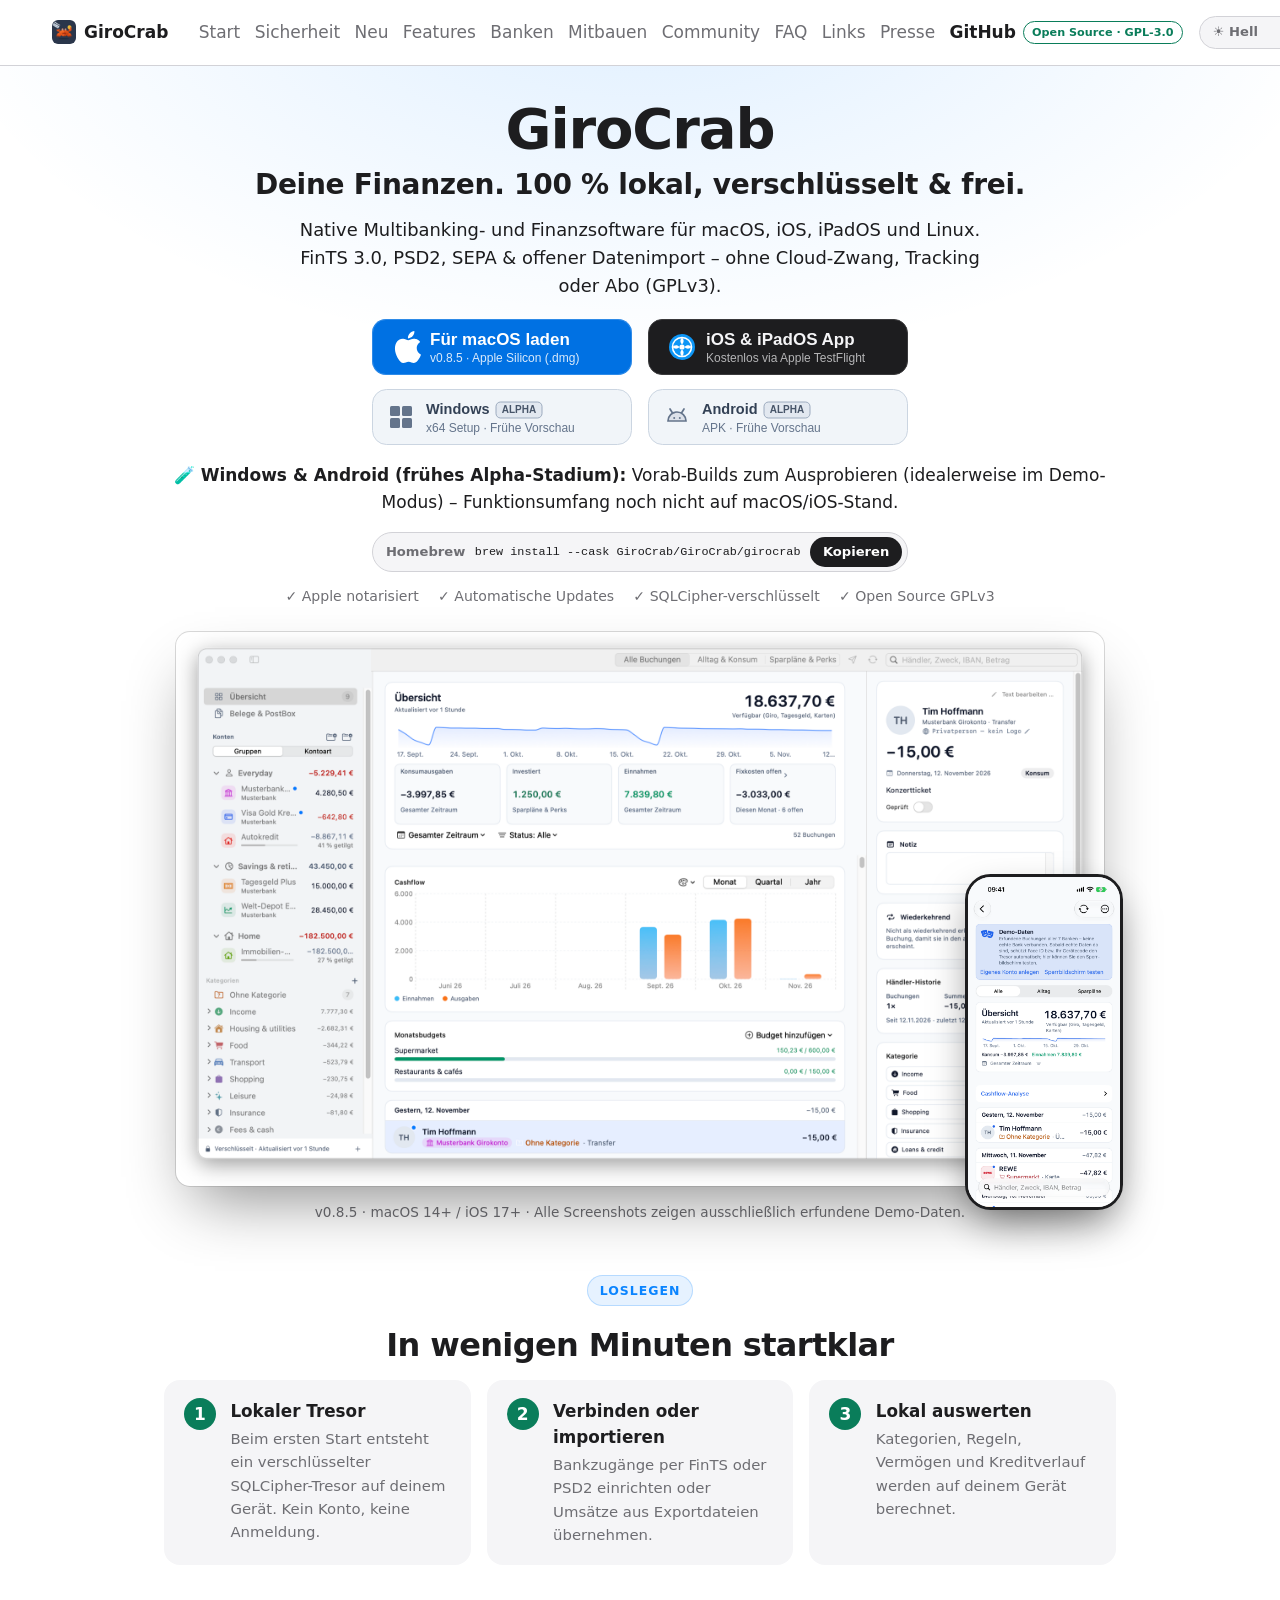
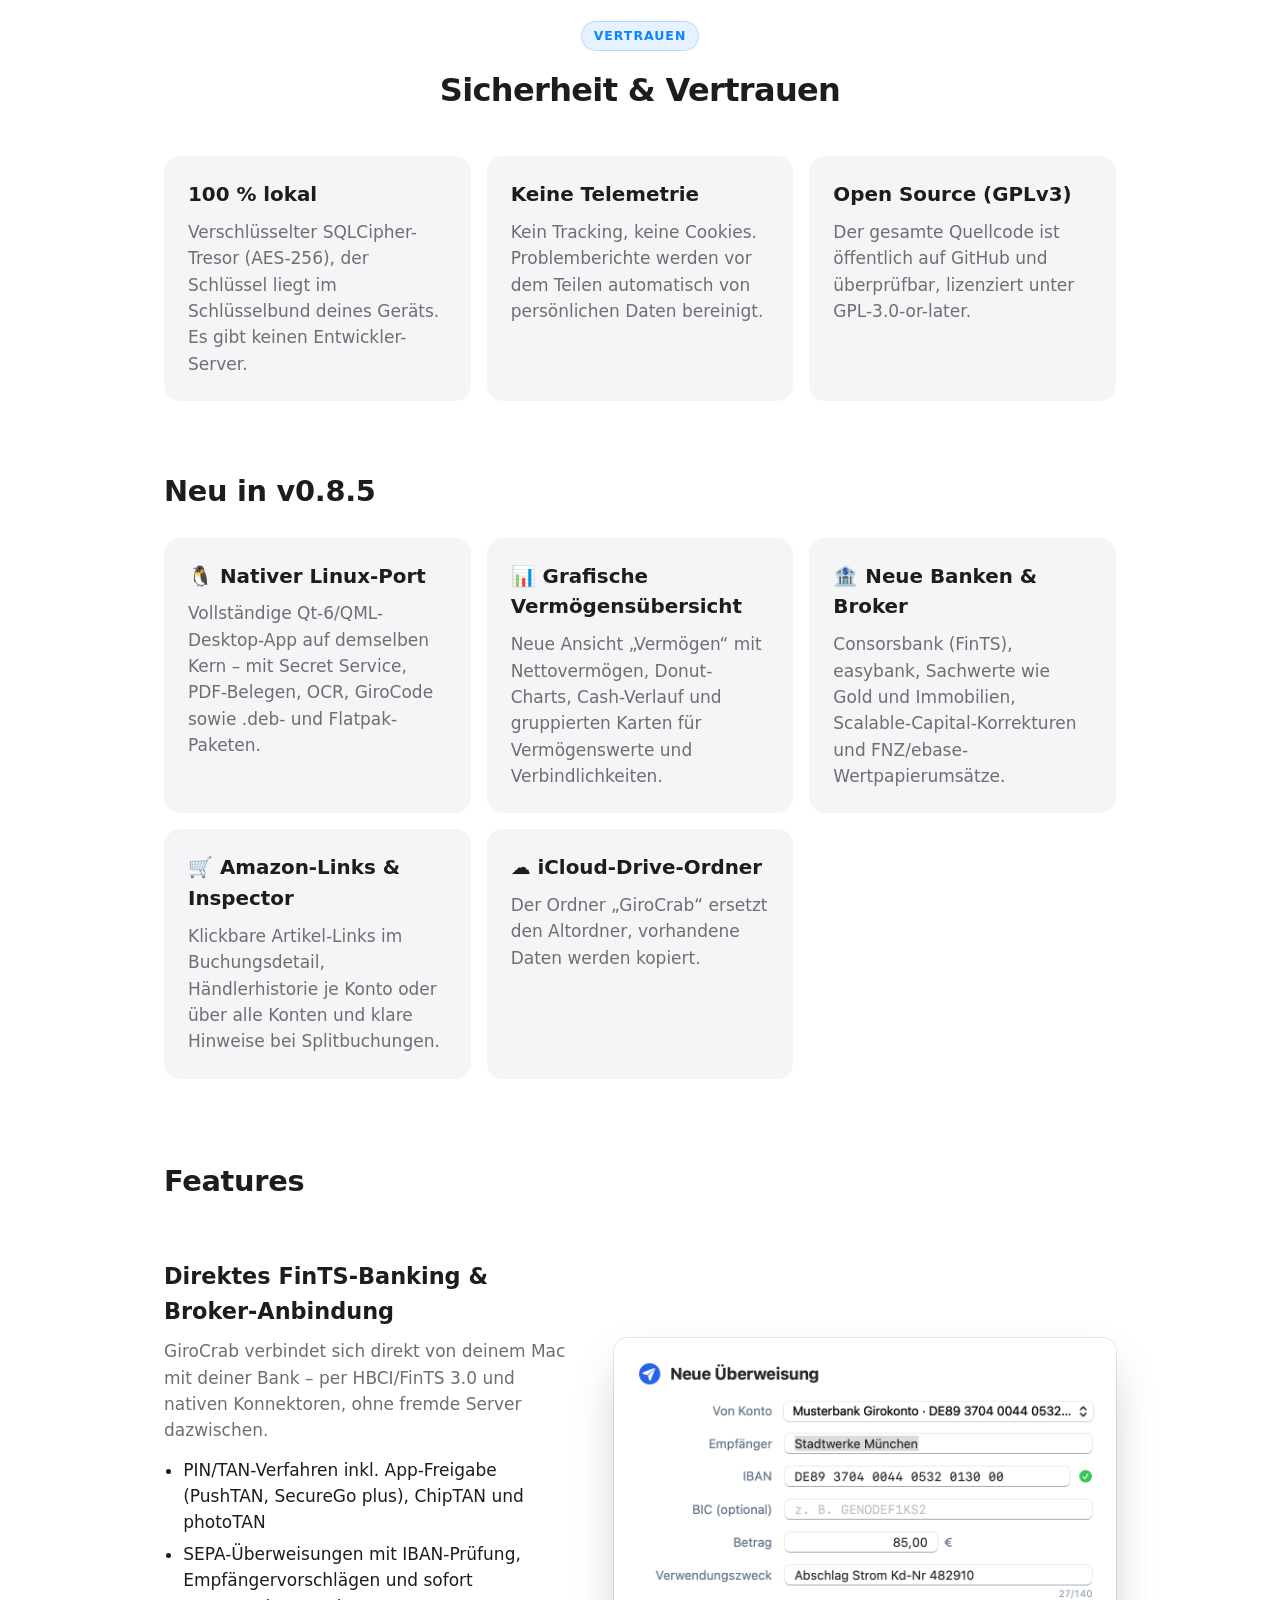
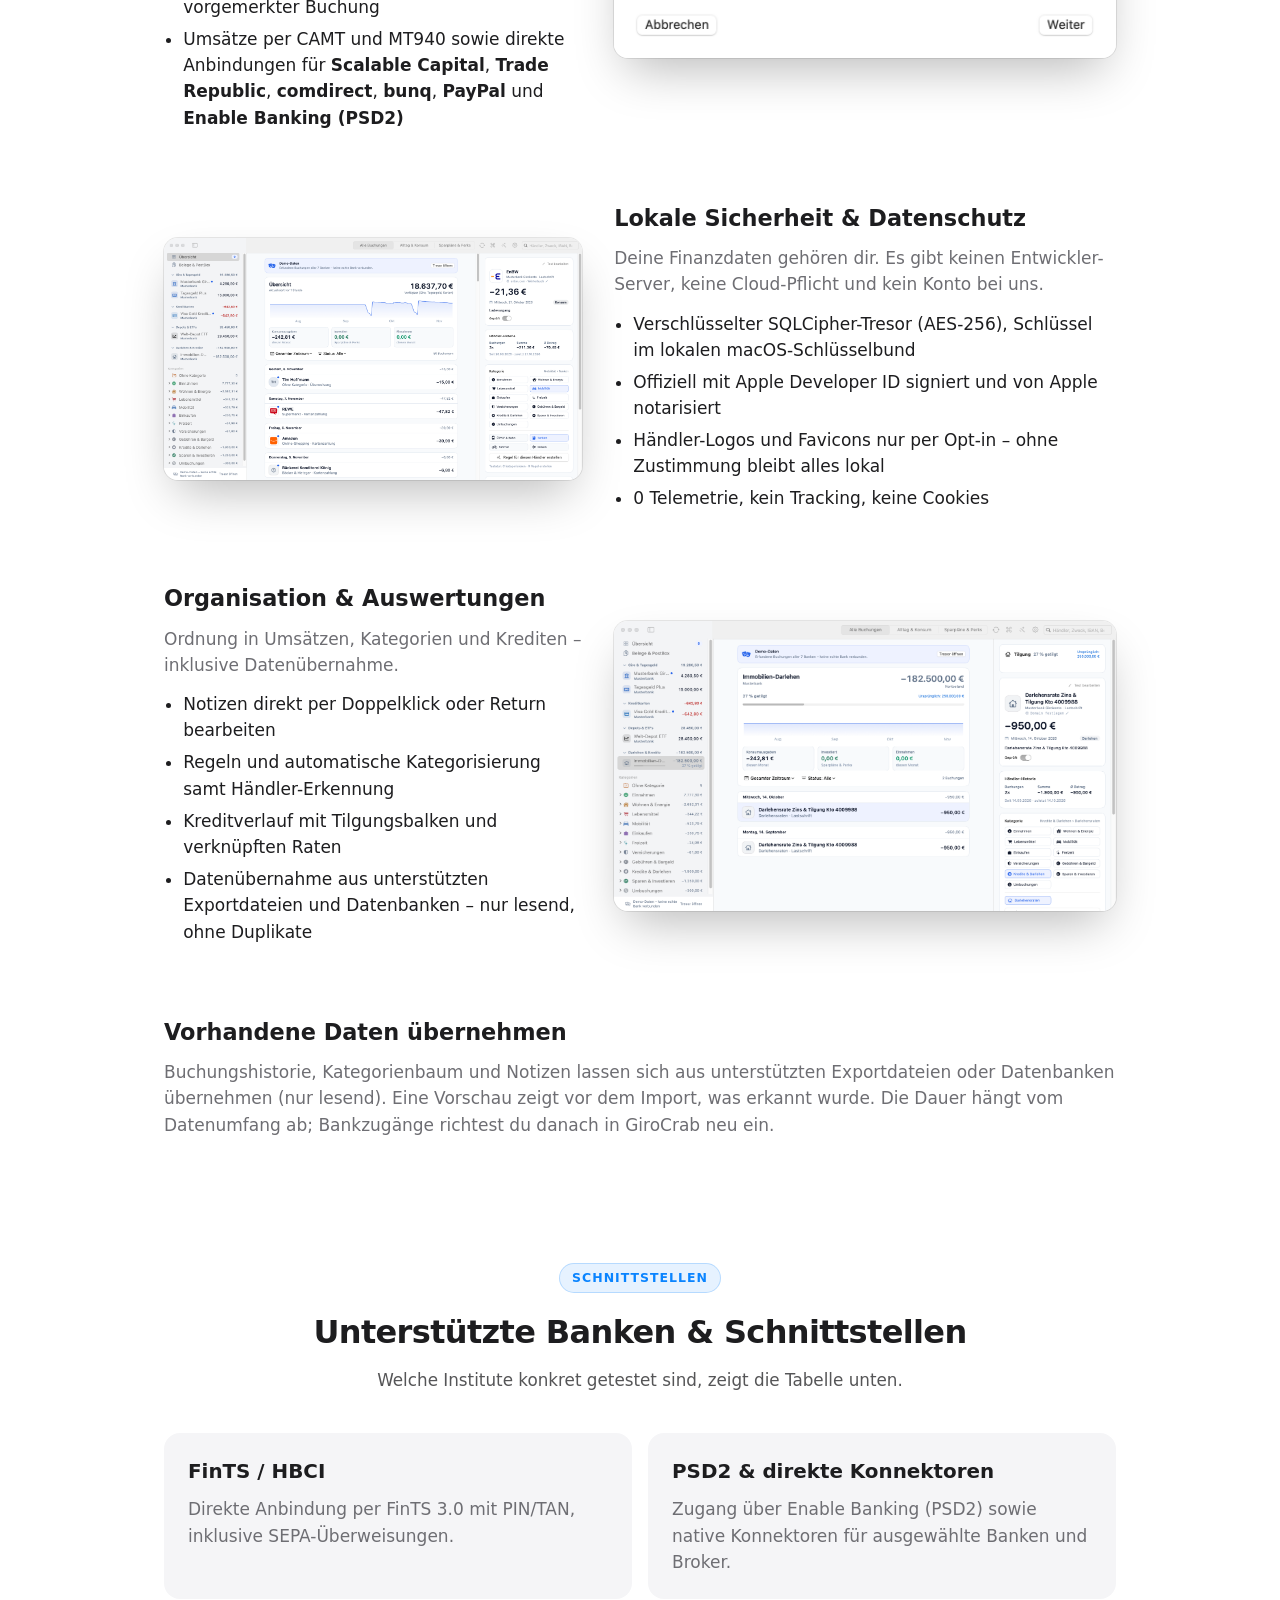
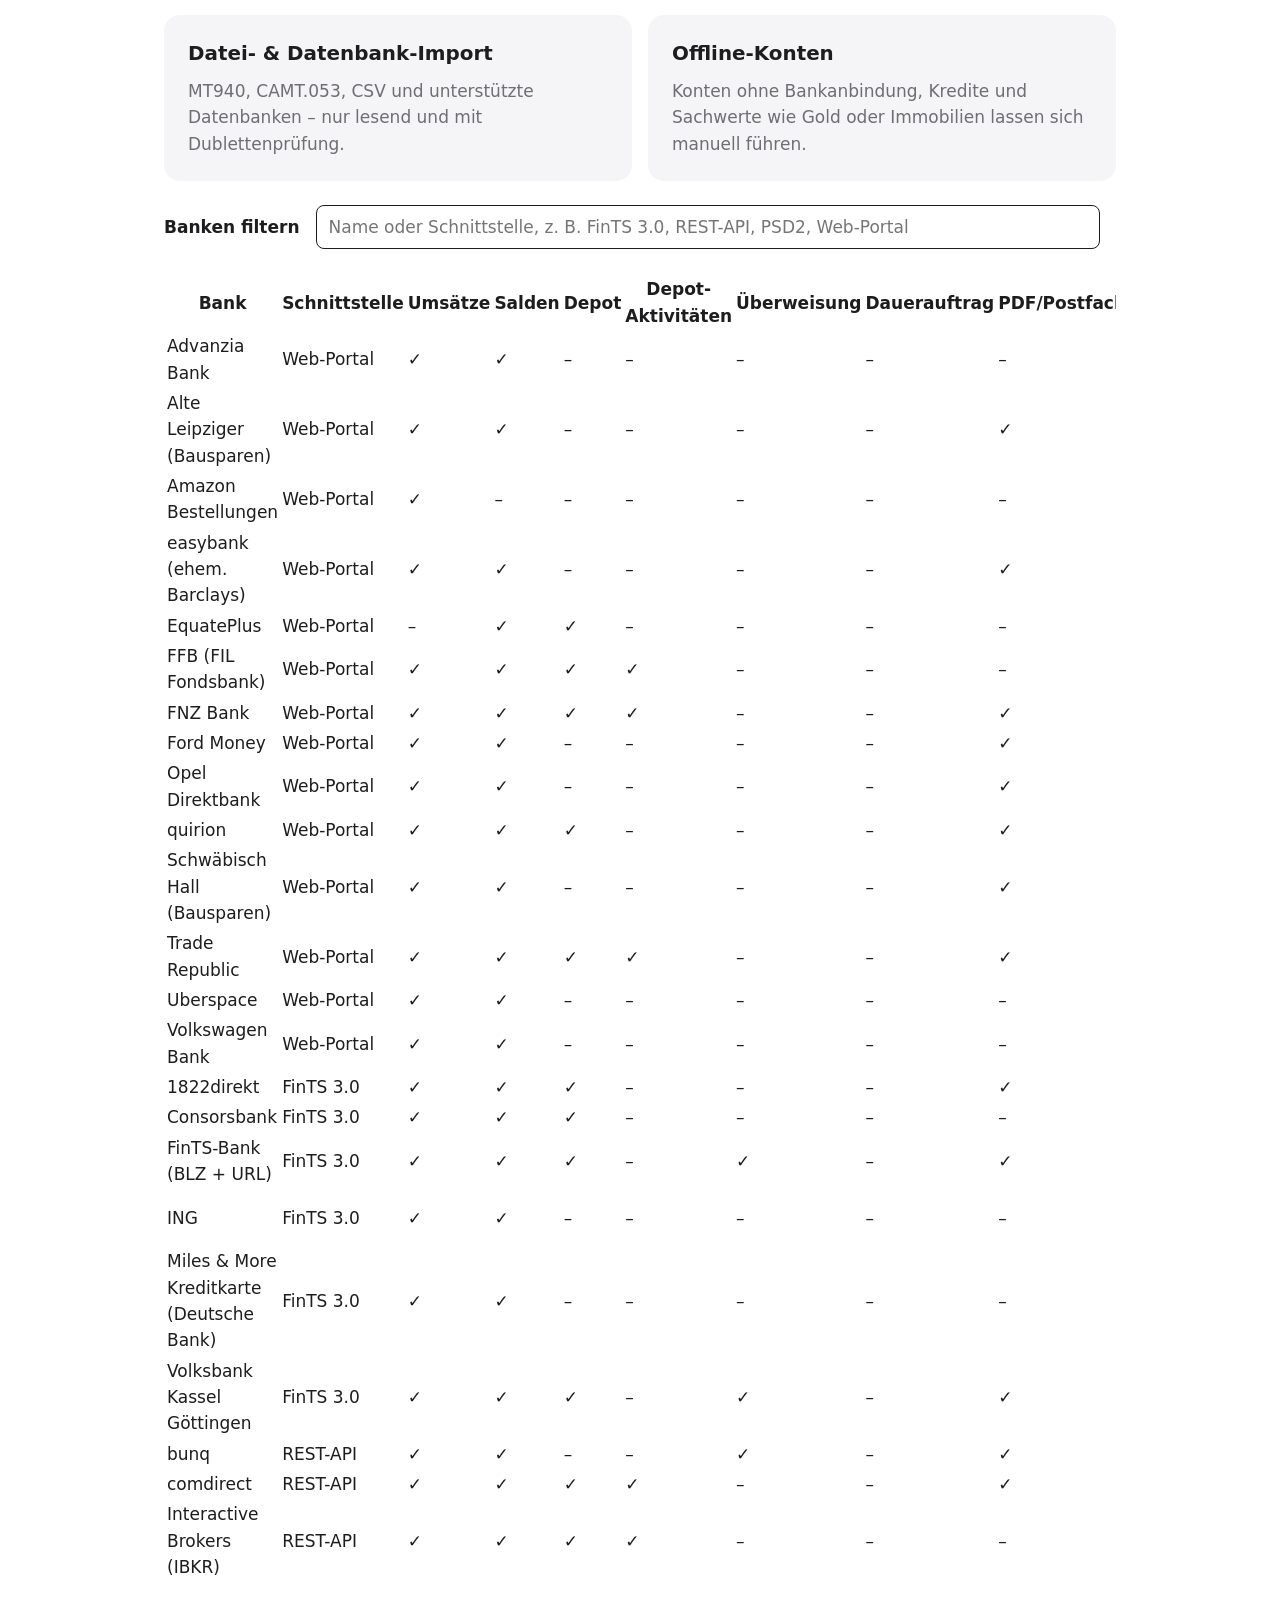
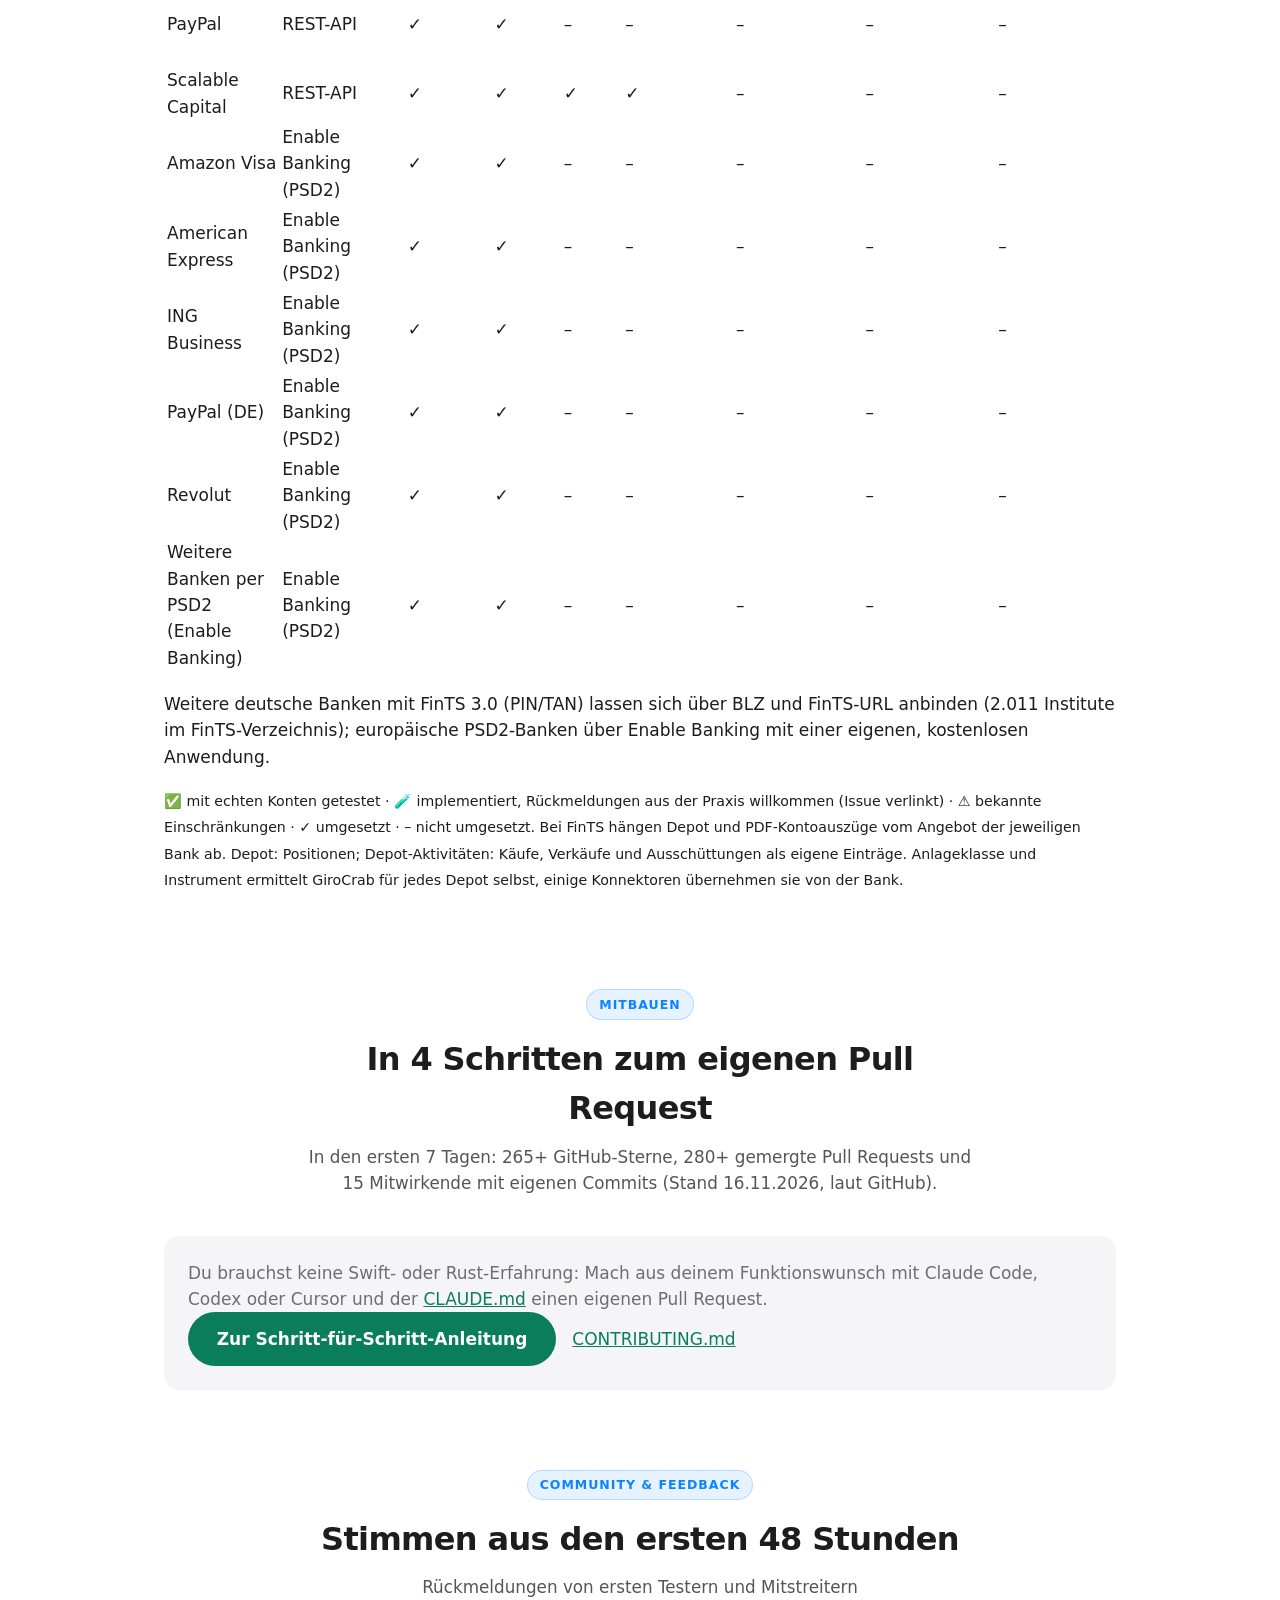
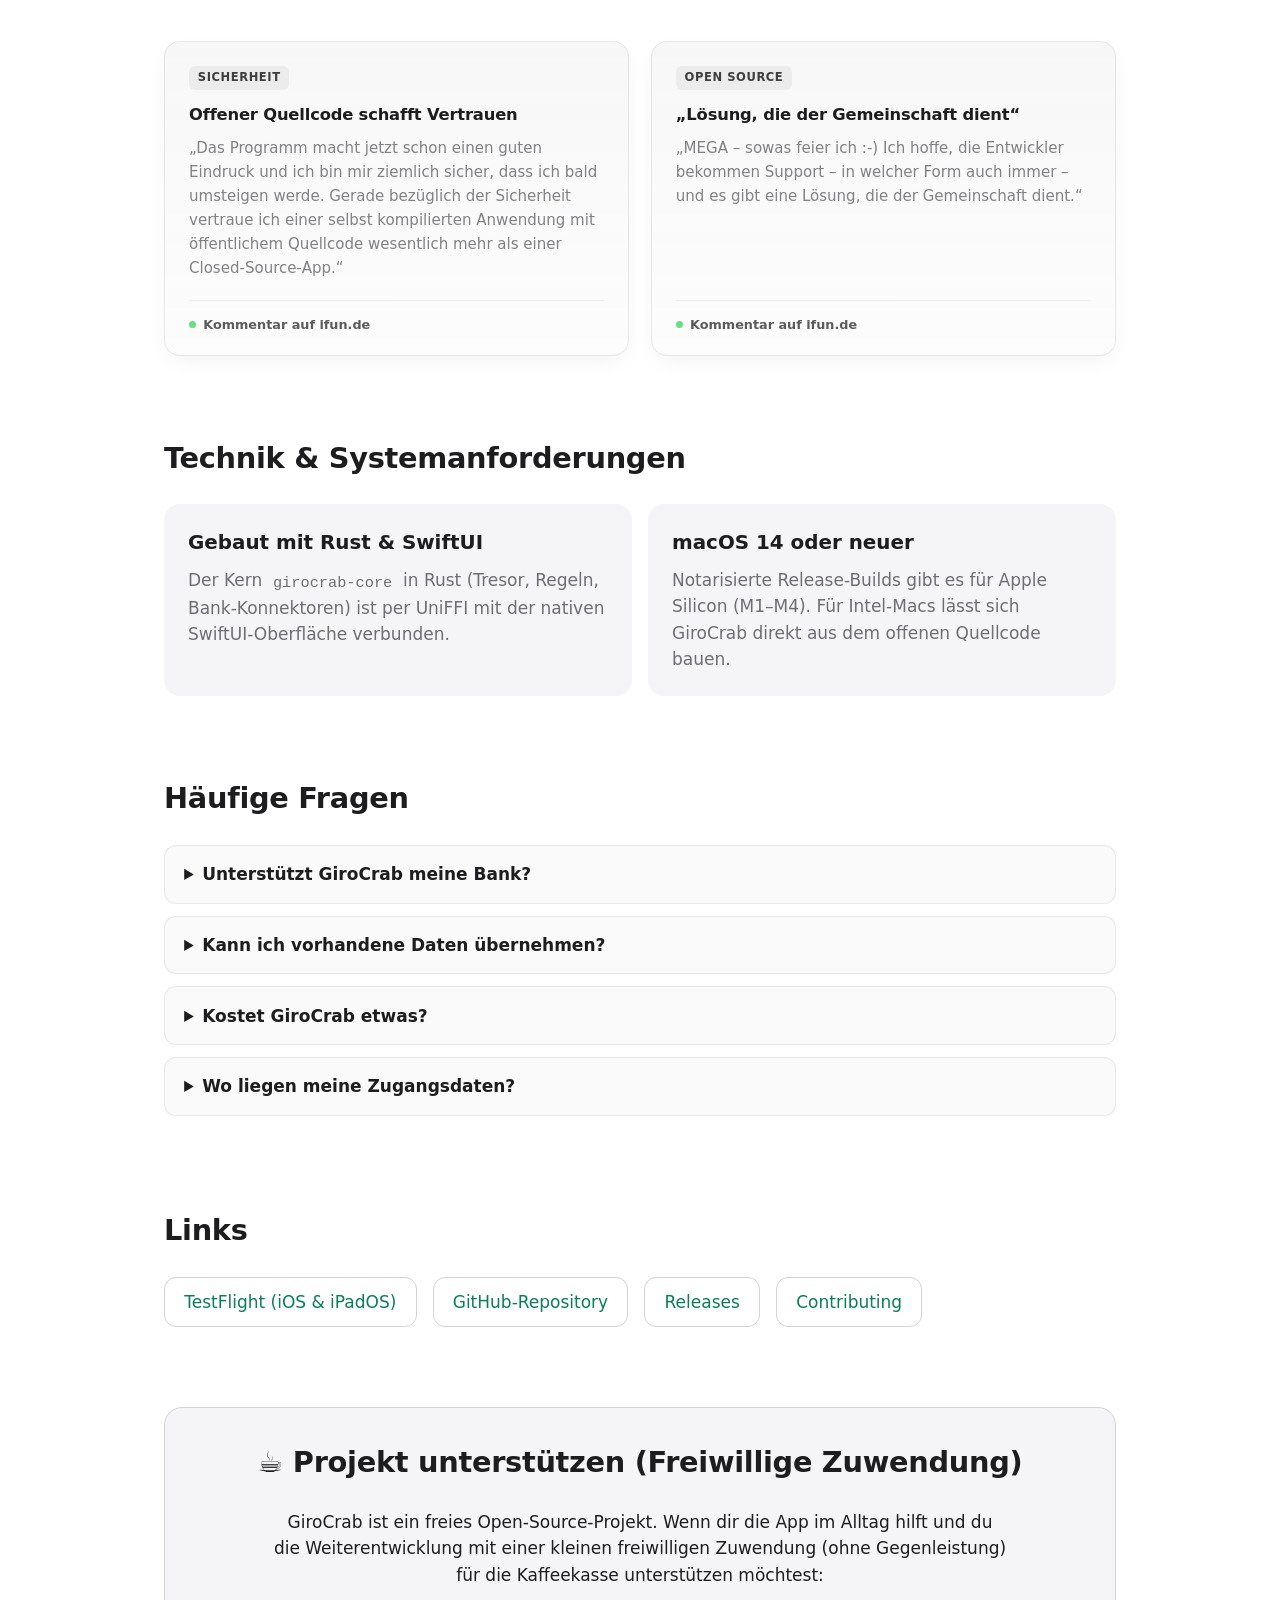
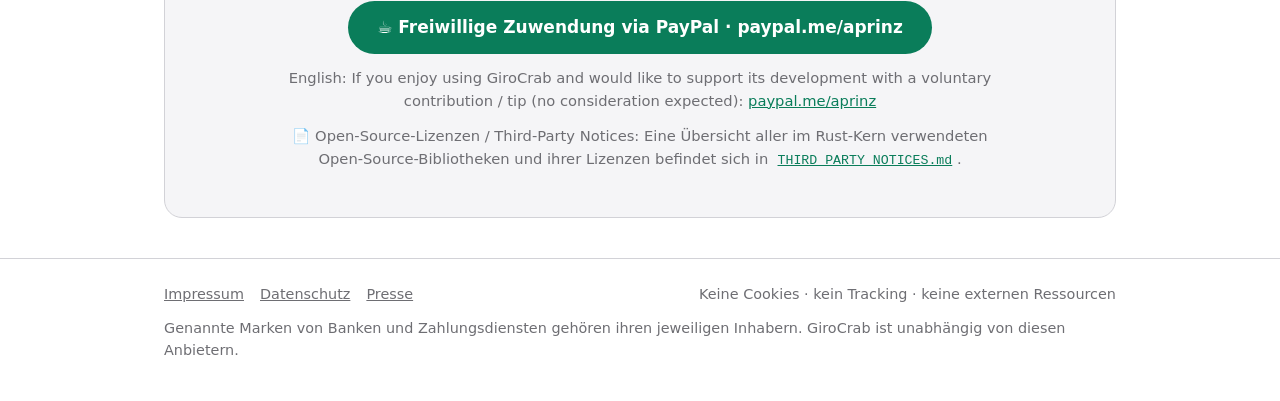
==== commit aef7d8f9: "chore: Website an Release v0.8.5 und Konnektor-Katalog angleichen" ====
--- a/index.html
+++ b/index.html
@@ -221,7 +221,7 @@
 
 <div class="bank-filter"><label for="bank-filter-input">Banken filtern</label><input type="search" id="bank-filter-input" placeholder="Name oder Schnittstelle, z. B. FinTS 3.0, REST-API, PSD2, Web-Portal" autocomplete="off" hidden><span id="bank-filter-count" role="status" aria-live="polite"></span></div>
 <!-- BEGIN GENERATED BANKS TABLE -->
-<div class="matrix-wrap"><table class="bank-matrix"><thead><tr><th scope="col">Bank</th><th scope="col">Schnittstelle</th><th scope="col">Umsätze</th><th scope="col">Salden</th><th scope="col">Depot</th><th scope="col">Überweisung</th><th scope="col">Dauerauftrag</th><th scope="col">PDF/Postfach</th><th scope="col">Status</th></tr></thead><tbody><tr class="status-testingwanted"><td>Advanzia Bank</td><td>Web-Portal</td><td>✓</td><td>✓</td><td>–</td><td>–</td><td>–</td><td>–</td><td>🧪 Test gesucht <a href="https://github.com/GiroCrab/GiroCrab/issues/177">#177</a></td></tr><tr class="status-verified"><td>Alte Leipziger (Bausparen)</td><td>Web-Portal</td><td>✓</td><td>✓</td><td>–</td><td>–</td><td>–</td><td>✓</td><td>✅ Verifiziert</td></tr><tr class="status-testingwanted"><td>Amazon Bestellungen</td><td>Web-Portal</td><td>✓</td><td>–</td><td>–</td><td>–</td><td>–</td><td>–</td><td>🧪 Test gesucht</td></tr><tr class="status-testingwanted"><td>easybank (ehem. Barclays)</td><td>Web-Portal</td><td>✓</td><td>✓</td><td>–</td><td>–</td><td>–</td><td>✓</td><td>🧪 Test gesucht</td></tr><tr class="status-testingwanted"><td>EquatePlus</td><td>Web-Portal</td><td>–</td><td>✓</td><td>✓</td><td>–</td><td>–</td><td>–</td><td>🧪 Test gesucht</td></tr><tr class="status-testingwanted"><td>FFB (FIL Fondsbank)</td><td>Web-Portal</td><td>✓</td><td>✓</td><td>✓</td><td>–</td><td>–</td><td>–</td><td>🧪 Test gesucht</td></tr><tr class="status-verified"><td>FNZ Bank</td><td>Web-Portal</td><td>✓</td><td>✓</td><td>✓</td><td>–</td><td>–</td><td>✓</td><td>✅ Verifiziert</td></tr><tr class="status-testingwanted"><td>Ford Money</td><td>Web-Portal</td><td>✓</td><td>✓</td><td>–</td><td>–</td><td>–</td><td>✓</td><td>🧪 Test gesucht</td></tr><tr class="status-testingwanted"><td>Opel Direktbank</td><td>Web-Portal</td><td>✓</td><td>✓</td><td>–</td><td>–</td><td>–</td><td>✓</td><td>🧪 Test gesucht</td></tr><tr class="status-verified"><td>quirion</td><td>Web-Portal</td><td>✓</td><td>✓</td><td>✓</td><td>–</td><td>–</td><td>✓</td><td>✅ Verifiziert</td></tr><tr class="status-testingwanted"><td>Schwäbisch Hall (Bausparen)</td><td>Web-Portal</td><td>✓</td><td>✓</td><td>–</td><td>–</td><td>–</td><td>✓</td><td>🧪 Test gesucht <a href="https://github.com/GiroCrab/GiroCrab/issues/290">#290</a></td></tr><tr class="status-limited"><td>Trade Republic</td><td>Web-Portal</td><td>✓</td><td>✓</td><td>✓</td><td>–</td><td>–</td><td>✓</td><td>⚠️ Mit Einschränkungen</td></tr><tr class="status-verified"><td>Uberspace</td><td>Web-Portal</td><td>✓</td><td>✓</td><td>–</td><td>–</td><td>–</td><td>–</td><td>✅ Verifiziert</td></tr><tr class="status-limited"><td>Volkswagen Bank</td><td>Web-Portal</td><td>✓</td><td>✓</td><td>–</td><td>–</td><td>–</td><td>–</td><td>⚠️ Mit Einschränkungen</td></tr><tr class="status-verified"><td>1822direkt</td><td>FinTS 3.0</td><td>✓</td><td>✓</td><td>✓</td><td>–</td><td>–</td><td>✓</td><td>✅ Verifiziert</td></tr><tr class="status-verified"><td>Consorsbank</td><td>FinTS 3.0</td><td>✓</td><td>✓</td><td>✓</td><td>–</td><td>–</td><td>–</td><td>✅ Verifiziert</td></tr><tr class="status-verified"><td>FinTS-Bank (BLZ + URL)</td><td>FinTS 3.0</td><td>✓</td><td>✓</td><td>✓</td><td>✓</td><td>–</td><td>✓</td><td>✅ Verifiziert</td></tr><tr class="status-testingwanted"><td>ING</td><td>FinTS 3.0</td><td>✓</td><td>✓</td><td>–</td><td>–</td><td>–</td><td>–</td><td>🧪 Test gesucht <a href="https://github.com/GiroCrab/GiroCrab/issues/313">#313</a></td></tr><tr class="status-verified"><td>Miles &amp; More Kreditkarte (Deutsche Bank)</td><td>FinTS 3.0</td><td>✓</td><td>✓</td><td>–</td><td>–</td><td>–</td><td>–</td><td>✅ Verifiziert</td></tr><tr class="status-verified"><td>Volksbank Kassel Göttingen</td><td>FinTS 3.0</td><td>✓</td><td>✓</td><td>✓</td><td>✓</td><td>–</td><td>✓</td><td>✅ Verifiziert</td></tr><tr class="status-verified"><td>bunq</td><td>REST-API</td><td>✓</td><td>✓</td><td>–</td><td>✓</td><td>–</td><td>✓</td><td>✅ Verifiziert</td></tr><tr class="status-verified"><td>comdirect</td><td>REST-API</td><td>✓</td><td>✓</td><td>✓</td><td>–</td><td>–</td><td>✓</td><td>✅ Verifiziert</td></tr><tr class="status-testingwanted"><td>Interactive Brokers (IBKR)</td><td>REST-API</td><td>✓</td><td>✓</td><td>✓</td><td>–</td><td>–</td><td>–</td><td>🧪 Test gesucht</td></tr><tr class="status-limited"><td>PayPal</td><td>REST-API</td><td>✓</td><td>✓</td><td>–</td><td>–</td><td>–</td><td>–</td><td>⚠️ Mit Einschränkungen <a href="https://github.com/GiroCrab/GiroCrab/issues/156">#156</a></td></tr><tr class="status-testingwanted"><td>Scalable Capital</td><td>REST-API</td><td>✓</td><td>✓</td><td>✓</td><td>–</td><td>–</td><td>–</td><td>🧪 Test gesucht <a href="https://github.com/GiroCrab/GiroCrab/issues/45">#45</a></td></tr><tr class="status-verified"><td>Amazon Visa</td><td>Enable Banking (PSD2)</td><td>✓</td><td>✓</td><td>–</td><td>–</td><td>–</td><td>–</td><td>✅ Verifiziert</td></tr><tr class="status-verified"><td>American Express</td><td>Enable Banking (PSD2)</td><td>✓</td><td>✓</td><td>–</td><td>–</td><td>–</td><td>–</td><td>✅ Verifiziert</td></tr><tr class="status-testingwanted"><td>ING Business</td><td>Enable Banking (PSD2)</td><td>✓</td><td>✓</td><td>–</td><td>–</td><td>–</td><td>–</td><td>🧪 Test gesucht <a href="https://github.com/GiroCrab/GiroCrab/issues/721">#721</a></td></tr><tr class="status-verified"><td>PayPal (DE)</td><td>Enable Banking (PSD2)</td><td>✓</td><td>✓</td><td>–</td><td>–</td><td>–</td><td>–</td><td>✅ Verifiziert</td></tr><tr class="status-testingwanted"><td>Revolut</td><td>Enable Banking (PSD2)</td><td>✓</td><td>✓</td><td>–</td><td>–</td><td>–</td><td>–</td><td>🧪 Test gesucht <a href="https://github.com/GiroCrab/GiroCrab/issues/289">#289</a></td></tr><tr class="status-limited"><td>Weitere Banken per PSD2 (Enable Banking)</td><td>Enable Banking (PSD2)</td><td>✓</td><td>✓</td><td>–</td><td>–</td><td>–</td><td>–</td><td>⚠️ Mit Einschränkungen</td></tr></tbody></table></div><p class="matrix-note">Weitere deutsche Banken mit FinTS 3.0 (PIN/TAN) lassen sich über BLZ und FinTS-URL anbinden (2.011 Institute im FinTS-Verzeichnis); europäische PSD2-Banken über Enable Banking mit einer eigenen, kostenlosen Anwendung.</p><p class="matrix-note"><small>✅ mit echten Konten getestet · 🧪 implementiert, Rückmeldungen aus der Praxis willkommen (Issue verlinkt) · ⚠️ bekannte Einschränkungen · ✓ umgesetzt · – nicht umgesetzt. Bei FinTS hängen Depot und PDF-Kontoauszüge vom Angebot der jeweiligen Bank ab.</small></p>
+<div class="matrix-wrap"><table class="bank-matrix"><thead><tr><th scope="col">Bank</th><th scope="col">Schnittstelle</th><th scope="col">Umsätze</th><th scope="col">Salden</th><th scope="col">Depot</th><th scope="col">Depot-Aktivitäten</th><th scope="col">Überweisung</th><th scope="col">Dauerauftrag</th><th scope="col">PDF/Postfach</th><th scope="col">Status</th></tr></thead><tbody><tr class="status-testingwanted"><td>Advanzia Bank</td><td>Web-Portal</td><td>✓</td><td>✓</td><td>–</td><td>–</td><td>–</td><td>–</td><td>–</td><td>🧪 Test gesucht <a href="https://github.com/GiroCrab/GiroCrab/issues/177">#177</a></td></tr><tr class="status-verified"><td>Alte Leipziger (Bausparen)</td><td>Web-Portal</td><td>✓</td><td>✓</td><td>–</td><td>–</td><td>–</td><td>–</td><td>✓</td><td>✅ Verifiziert</td></tr><tr class="status-testingwanted"><td>Amazon Bestellungen</td><td>Web-Portal</td><td>✓</td><td>–</td><td>–</td><td>–</td><td>–</td><td>–</td><td>–</td><td>🧪 Test gesucht</td></tr><tr class="status-testingwanted"><td>easybank (ehem. Barclays)</td><td>Web-Portal</td><td>✓</td><td>✓</td><td>–</td><td>–</td><td>–</td><td>–</td><td>✓</td><td>🧪 Test gesucht</td></tr><tr class="status-testingwanted"><td>EquatePlus</td><td>Web-Portal</td><td>–</td><td>✓</td><td>✓</td><td>–</td><td>–</td><td>–</td><td>–</td><td>🧪 Test gesucht</td></tr><tr class="status-testingwanted"><td>FFB (FIL Fondsbank)</td><td>Web-Portal</td><td>✓</td><td>✓</td><td>✓</td><td>✓</td><td>–</td><td>–</td><td>–</td><td>🧪 Test gesucht</td></tr><tr class="status-verified"><td>FNZ Bank</td><td>Web-Portal</td><td>✓</td><td>✓</td><td>✓</td><td>✓</td><td>–</td><td>–</td><td>✓</td><td>✅ Verifiziert</td></tr><tr class="status-testingwanted"><td>Ford Money</td><td>Web-Portal</td><td>✓</td><td>✓</td><td>–</td><td>–</td><td>–</td><td>–</td><td>✓</td><td>🧪 Test gesucht</td></tr><tr class="status-testingwanted"><td>Opel Direktbank</td><td>Web-Portal</td><td>✓</td><td>✓</td><td>–</td><td>–</td><td>–</td><td>–</td><td>✓</td><td>🧪 Test gesucht</td></tr><tr class="status-verified"><td>quirion</td><td>Web-Portal</td><td>✓</td><td>✓</td><td>✓</td><td>–</td><td>–</td><td>–</td><td>✓</td><td>✅ Verifiziert</td></tr><tr class="status-testingwanted"><td>Schwäbisch Hall (Bausparen)</td><td>Web-Portal</td><td>✓</td><td>✓</td><td>–</td><td>–</td><td>–</td><td>–</td><td>✓</td><td>🧪 Test gesucht <a href="https://github.com/GiroCrab/GiroCrab/issues/290">#290</a></td></tr><tr class="status-limited"><td>Trade Republic</td><td>Web-Portal</td><td>✓</td><td>✓</td><td>✓</td><td>✓</td><td>–</td><td>–</td><td>✓</td><td>⚠️ Mit Einschränkungen</td></tr><tr class="status-verified"><td>Uberspace</td><td>Web-Portal</td><td>✓</td><td>✓</td><td>–</td><td>–</td><td>–</td><td>–</td><td>–</td><td>✅ Verifiziert</td></tr><tr class="status-limited"><td>Volkswagen Bank</td><td>Web-Portal</td><td>✓</td><td>✓</td><td>–</td><td>–</td><td>–</td><td>–</td><td>–</td><td>⚠️ Mit Einschränkungen</td></tr><tr class="status-verified"><td>1822direkt</td><td>FinTS 3.0</td><td>✓</td><td>✓</td><td>✓</td><td>–</td><td>–</td><td>–</td><td>✓</td><td>✅ Verifiziert</td></tr><tr class="status-verified"><td>Consorsbank</td><td>FinTS 3.0</td><td>✓</td><td>✓</td><td>✓</td><td>–</td><td>–</td><td>–</td><td>–</td><td>✅ Verifiziert</td></tr><tr class="status-verified"><td>FinTS-Bank (BLZ + URL)</td><td>FinTS 3.0</td><td>✓</td><td>✓</td><td>✓</td><td>–</td><td>✓</td><td>–</td><td>✓</td><td>✅ Verifiziert</td></tr><tr class="status-testingwanted"><td>ING</td><td>FinTS 3.0</td><td>✓</td><td>✓</td><td>–</td><td>–</td><td>–</td><td>–</td><td>–</td><td>🧪 Test gesucht <a href="https://github.com/GiroCrab/GiroCrab/issues/313">#313</a></td></tr><tr class="status-verified"><td>Miles &amp; More Kreditkarte (Deutsche Bank)</td><td>FinTS 3.0</td><td>✓</td><td>✓</td><td>–</td><td>–</td><td>–</td><td>–</td><td>–</td><td>✅ Verifiziert</td></tr><tr class="status-verified"><td>Volksbank Kassel Göttingen</td><td>FinTS 3.0</td><td>✓</td><td>✓</td><td>✓</td><td>–</td><td>✓</td><td>–</td><td>✓</td><td>✅ Verifiziert</td></tr><tr class="status-verified"><td>bunq</td><td>REST-API</td><td>✓</td><td>✓</td><td>–</td><td>–</td><td>✓</td><td>–</td><td>✓</td><td>✅ Verifiziert</td></tr><tr class="status-verified"><td>comdirect</td><td>REST-API</td><td>✓</td><td>✓</td><td>✓</td><td>✓</td><td>–</td><td>–</td><td>✓</td><td>✅ Verifiziert</td></tr><tr class="status-testingwanted"><td>Interactive Brokers (IBKR)</td><td>REST-API</td><td>✓</td><td>✓</td><td>✓</td><td>✓</td><td>–</td><td>–</td><td>–</td><td>🧪 Test gesucht</td></tr><tr class="status-limited"><td>PayPal</td><td>REST-API</td><td>✓</td><td>✓</td><td>–</td><td>–</td><td>–</td><td>–</td><td>–</td><td>⚠️ Mit Einschränkungen <a href="https://github.com/GiroCrab/GiroCrab/issues/156">#156</a></td></tr><tr class="status-testingwanted"><td>Scalable Capital</td><td>REST-API</td><td>✓</td><td>✓</td><td>✓</td><td>✓</td><td>–</td><td>–</td><td>–</td><td>🧪 Test gesucht <a href="https://github.com/GiroCrab/GiroCrab/issues/45">#45</a></td></tr><tr class="status-verified"><td>Amazon Visa</td><td>Enable Banking (PSD2)</td><td>✓</td><td>✓</td><td>–</td><td>–</td><td>–</td><td>–</td><td>–</td><td>✅ Verifiziert</td></tr><tr class="status-verified"><td>American Express</td><td>Enable Banking (PSD2)</td><td>✓</td><td>✓</td><td>–</td><td>–</td><td>–</td><td>–</td><td>–</td><td>✅ Verifiziert</td></tr><tr class="status-testingwanted"><td>ING Business</td><td>Enable Banking (PSD2)</td><td>✓</td><td>✓</td><td>–</td><td>–</td><td>–</td><td>–</td><td>–</td><td>🧪 Test gesucht <a href="https://github.com/GiroCrab/GiroCrab/issues/721">#721</a></td></tr><tr class="status-verified"><td>PayPal (DE)</td><td>Enable Banking (PSD2)</td><td>✓</td><td>✓</td><td>–</td><td>–</td><td>–</td><td>–</td><td>–</td><td>✅ Verifiziert</td></tr><tr class="status-testingwanted"><td>Revolut</td><td>Enable Banking (PSD2)</td><td>✓</td><td>✓</td><td>–</td><td>–</td><td>–</td><td>–</td><td>–</td><td>🧪 Test gesucht <a href="https://github.com/GiroCrab/GiroCrab/issues/289">#289</a></td></tr><tr class="status-limited"><td>Weitere Banken per PSD2 (Enable Banking)</td><td>Enable Banking (PSD2)</td><td>✓</td><td>✓</td><td>–</td><td>–</td><td>–</td><td>–</td><td>–</td><td>⚠️ Mit Einschränkungen</td></tr></tbody></table></div><p class="matrix-note">Weitere deutsche Banken mit FinTS 3.0 (PIN/TAN) lassen sich über BLZ und FinTS-URL anbinden (2.011 Institute im FinTS-Verzeichnis); europäische PSD2-Banken über Enable Banking mit einer eigenen, kostenlosen Anwendung.</p><p class="matrix-note"><small>✅ mit echten Konten getestet · 🧪 implementiert, Rückmeldungen aus der Praxis willkommen (Issue verlinkt) · ⚠️ bekannte Einschränkungen · ✓ umgesetzt · – nicht umgesetzt. Bei FinTS hängen Depot und PDF-Kontoauszüge vom Angebot der jeweiligen Bank ab. Depot: Positionen; Depot-Aktivitäten: Käufe, Verkäufe und Ausschüttungen als eigene Einträge. Anlageklasse und Instrument ermittelt GiroCrab für jedes Depot selbst, einige Konnektoren übernehmen sie von der Bank.</small></p>
 <!-- END GENERATED BANKS TABLE -->
 </div></section>
 <section id="mitbauen"><div class="wrap">
--- a/css/style.css
+++ b/css/style.css
@@ -30,7 +30,7 @@
 footer{border-top:1px solid var(--line);padding:1.5rem 0 2.5rem;color:var(--muted);font-size:.9rem}
 footer .wrap{display:flex;justify-content:space-between;flex-wrap:wrap;gap:.75rem}
 footer a{color:var(--muted);margin-right:1rem}
-.legal{padding:2.5rem 0 4rem;max-width:44rem}
+.legal{padding:2.5rem 1.25rem 4rem;max-width:44rem}
 .legal h1{font-size:2rem}.legal h2{font-size:1.2rem;margin:1.8rem 0 .5rem}
 .mail{unicode-bidi:bidi-override;direction:rtl;display:inline-block}
 
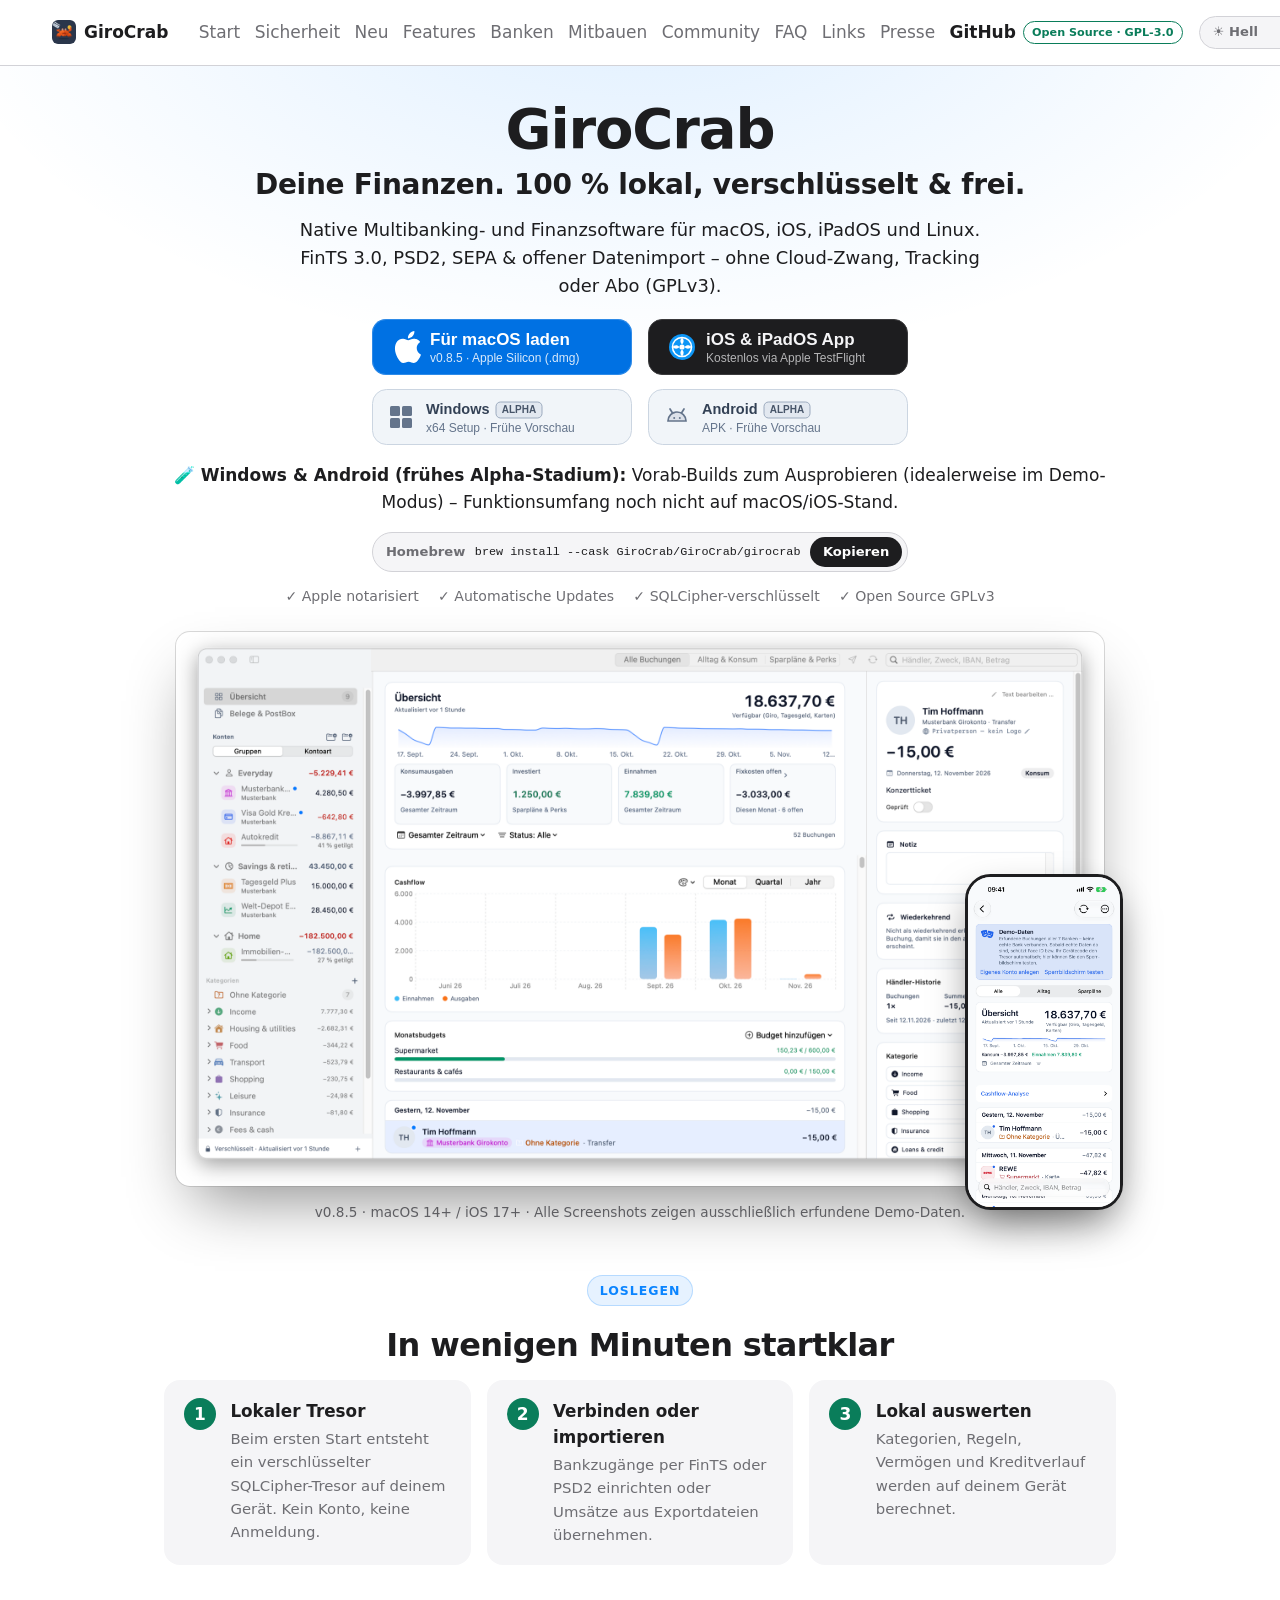
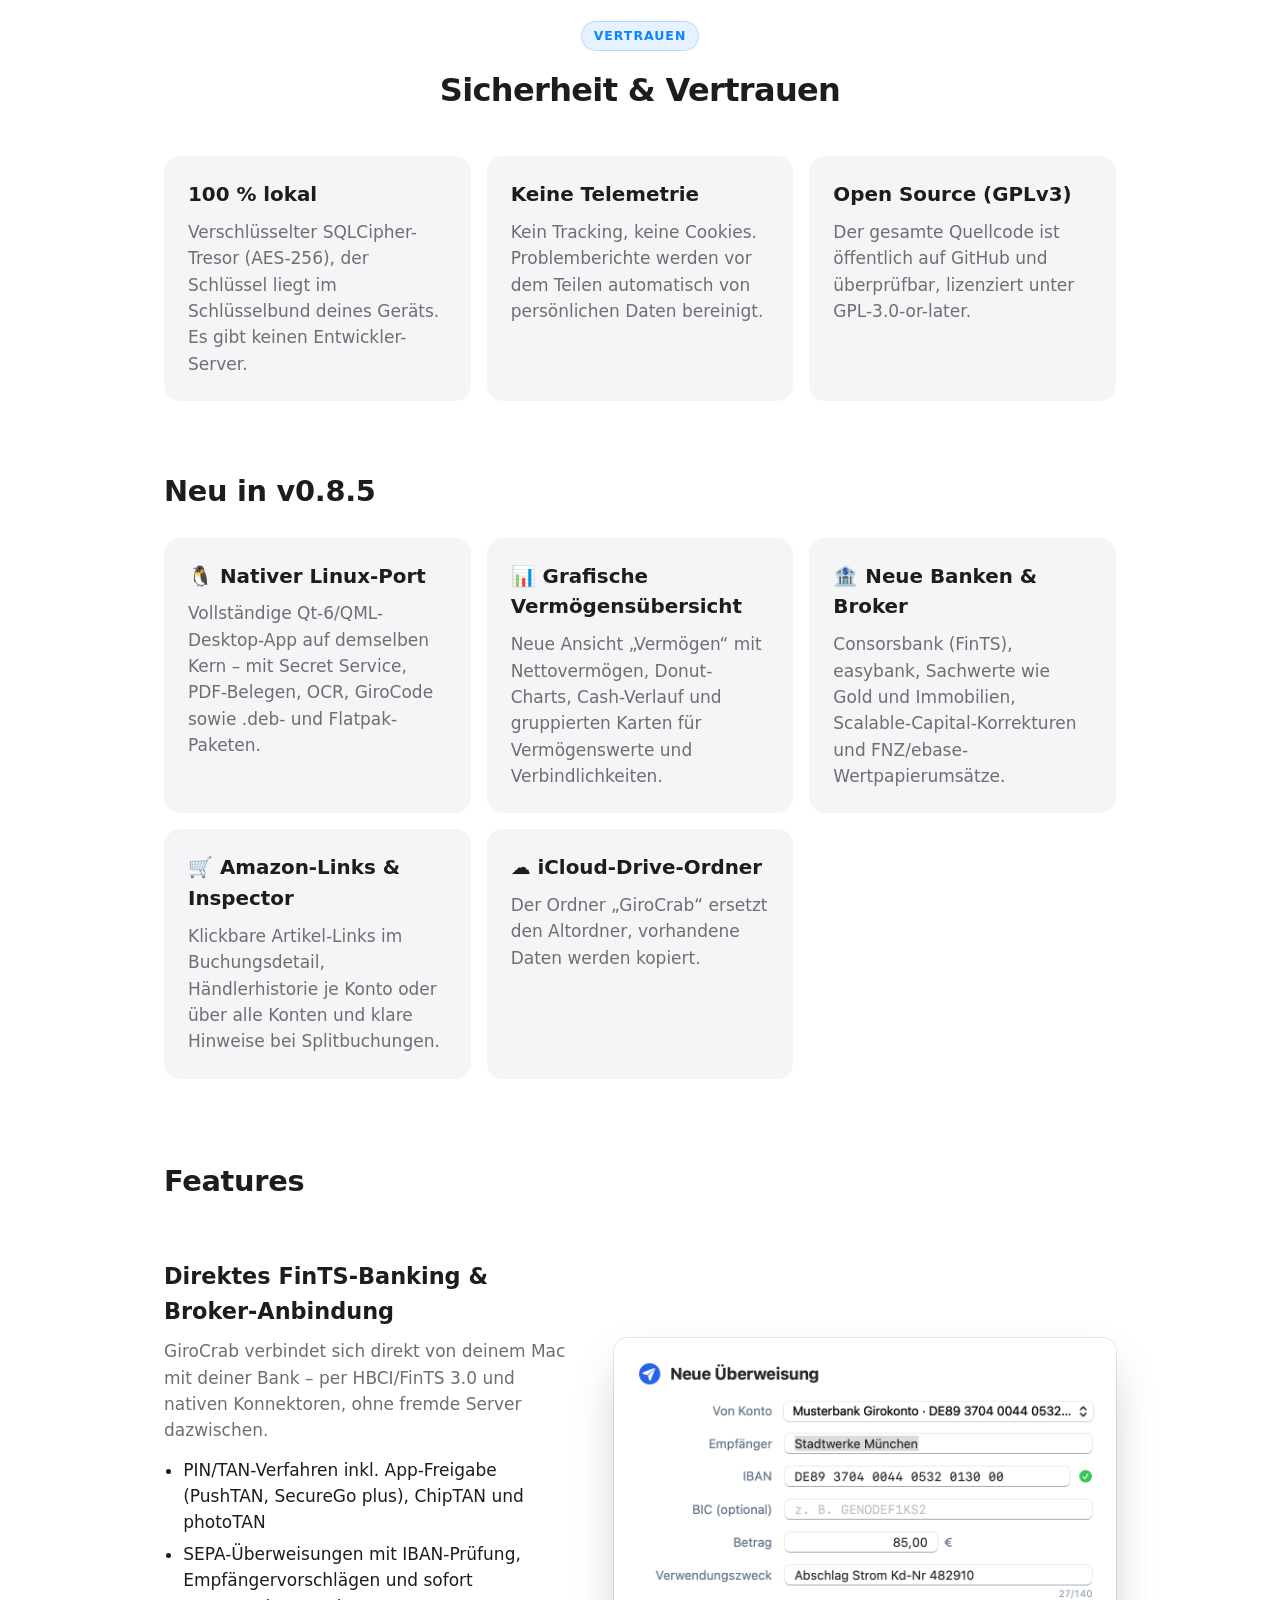
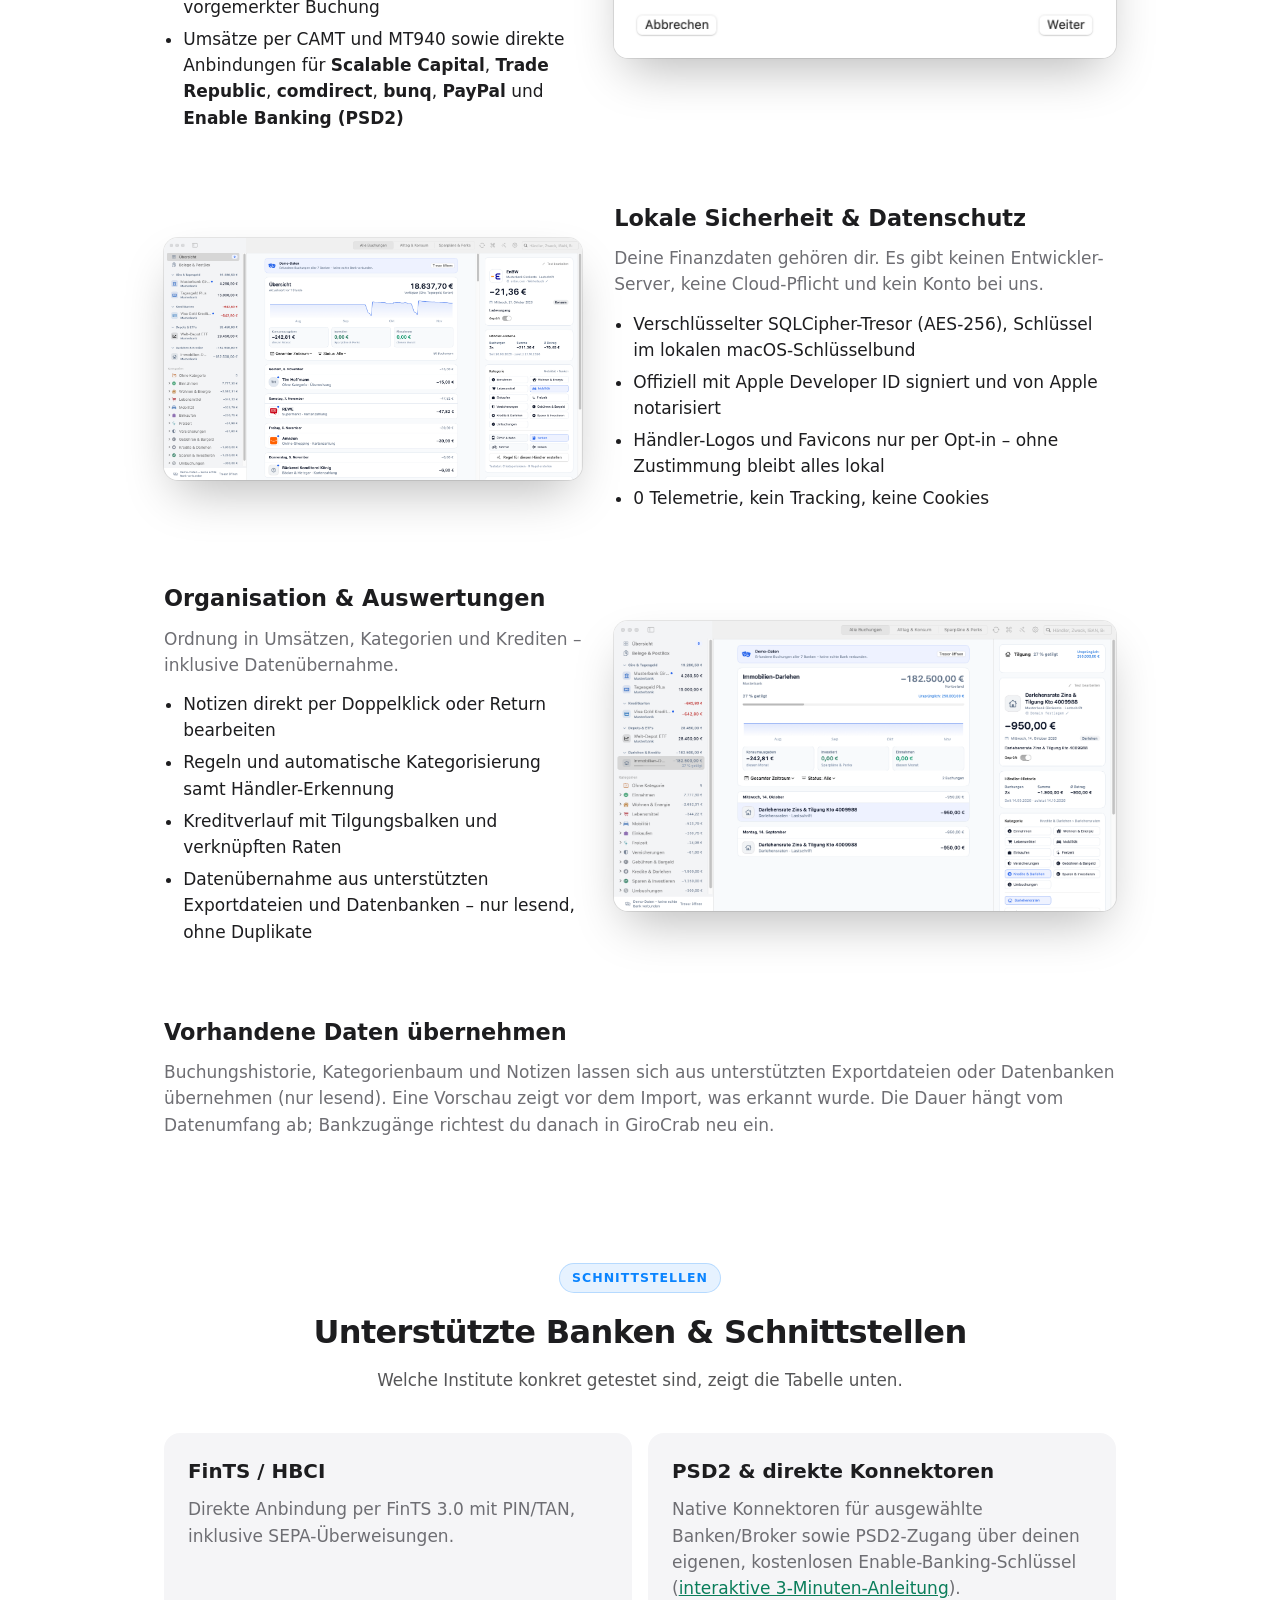
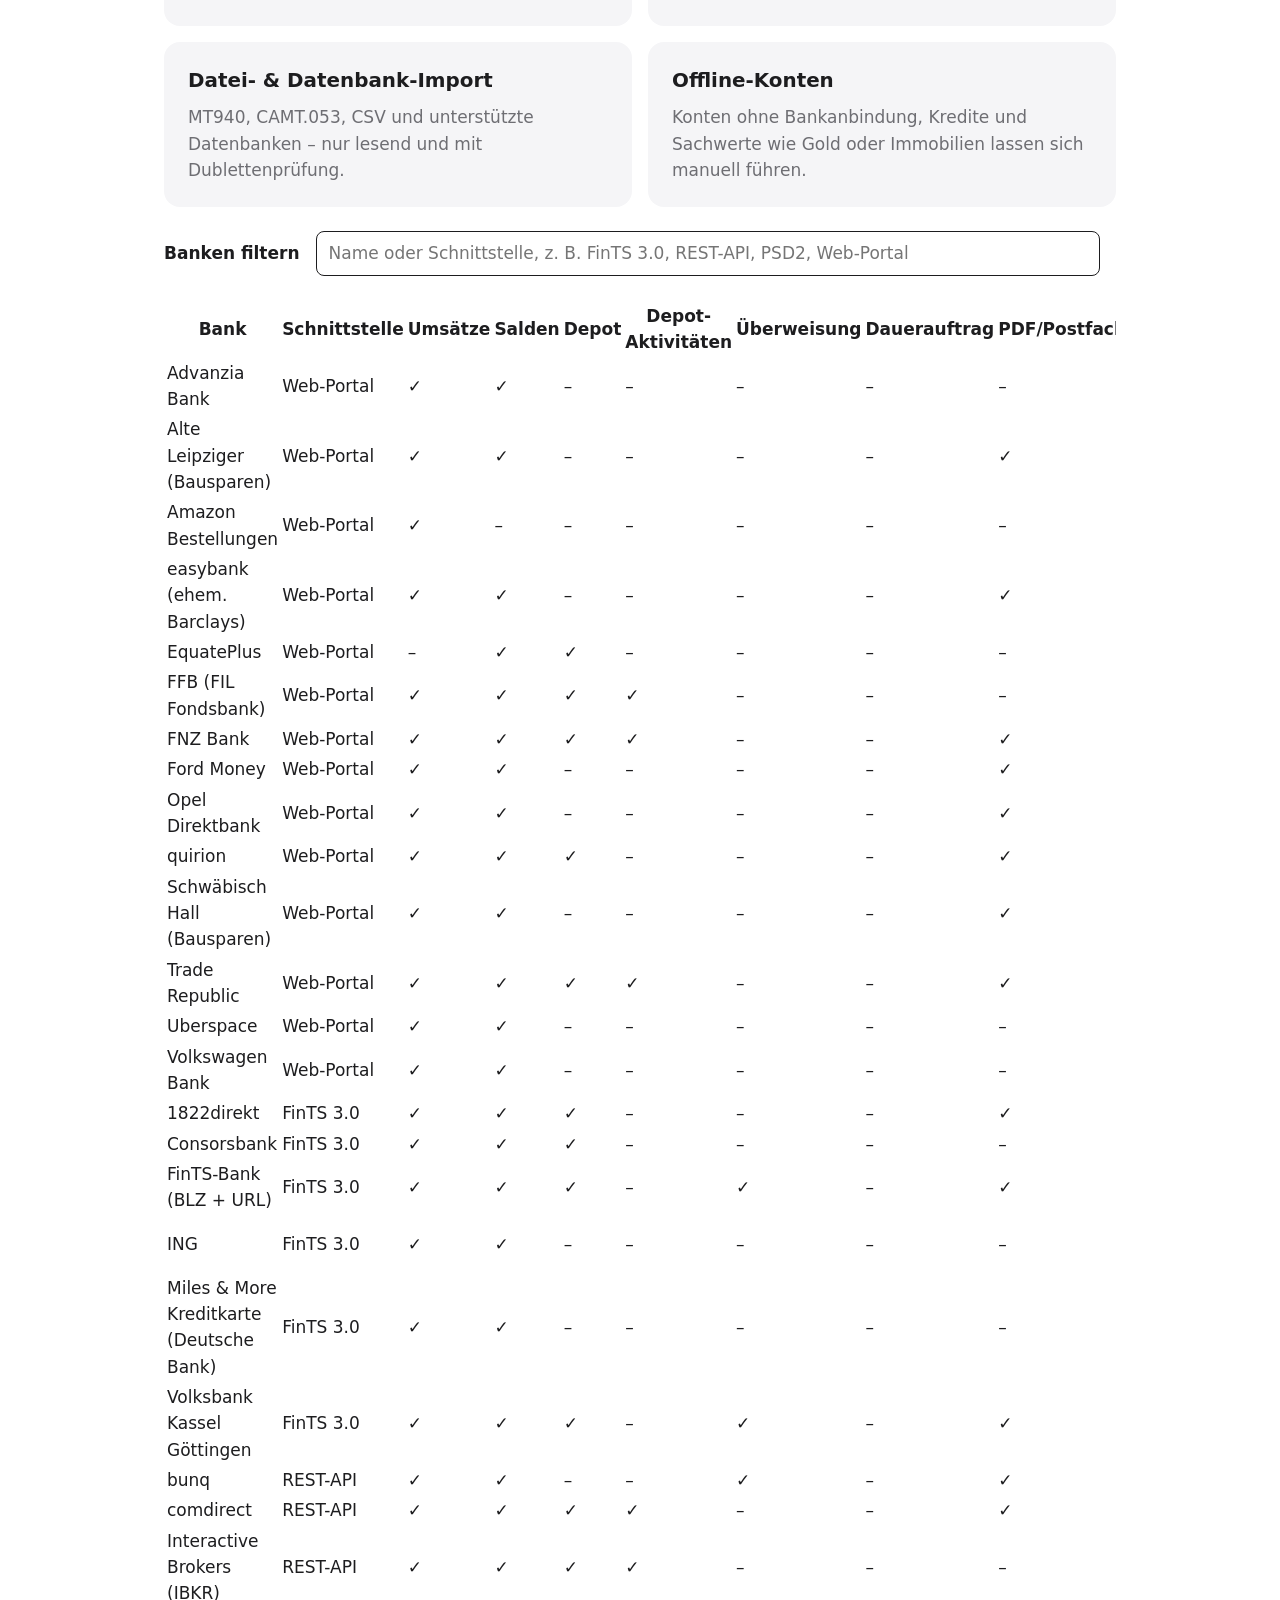
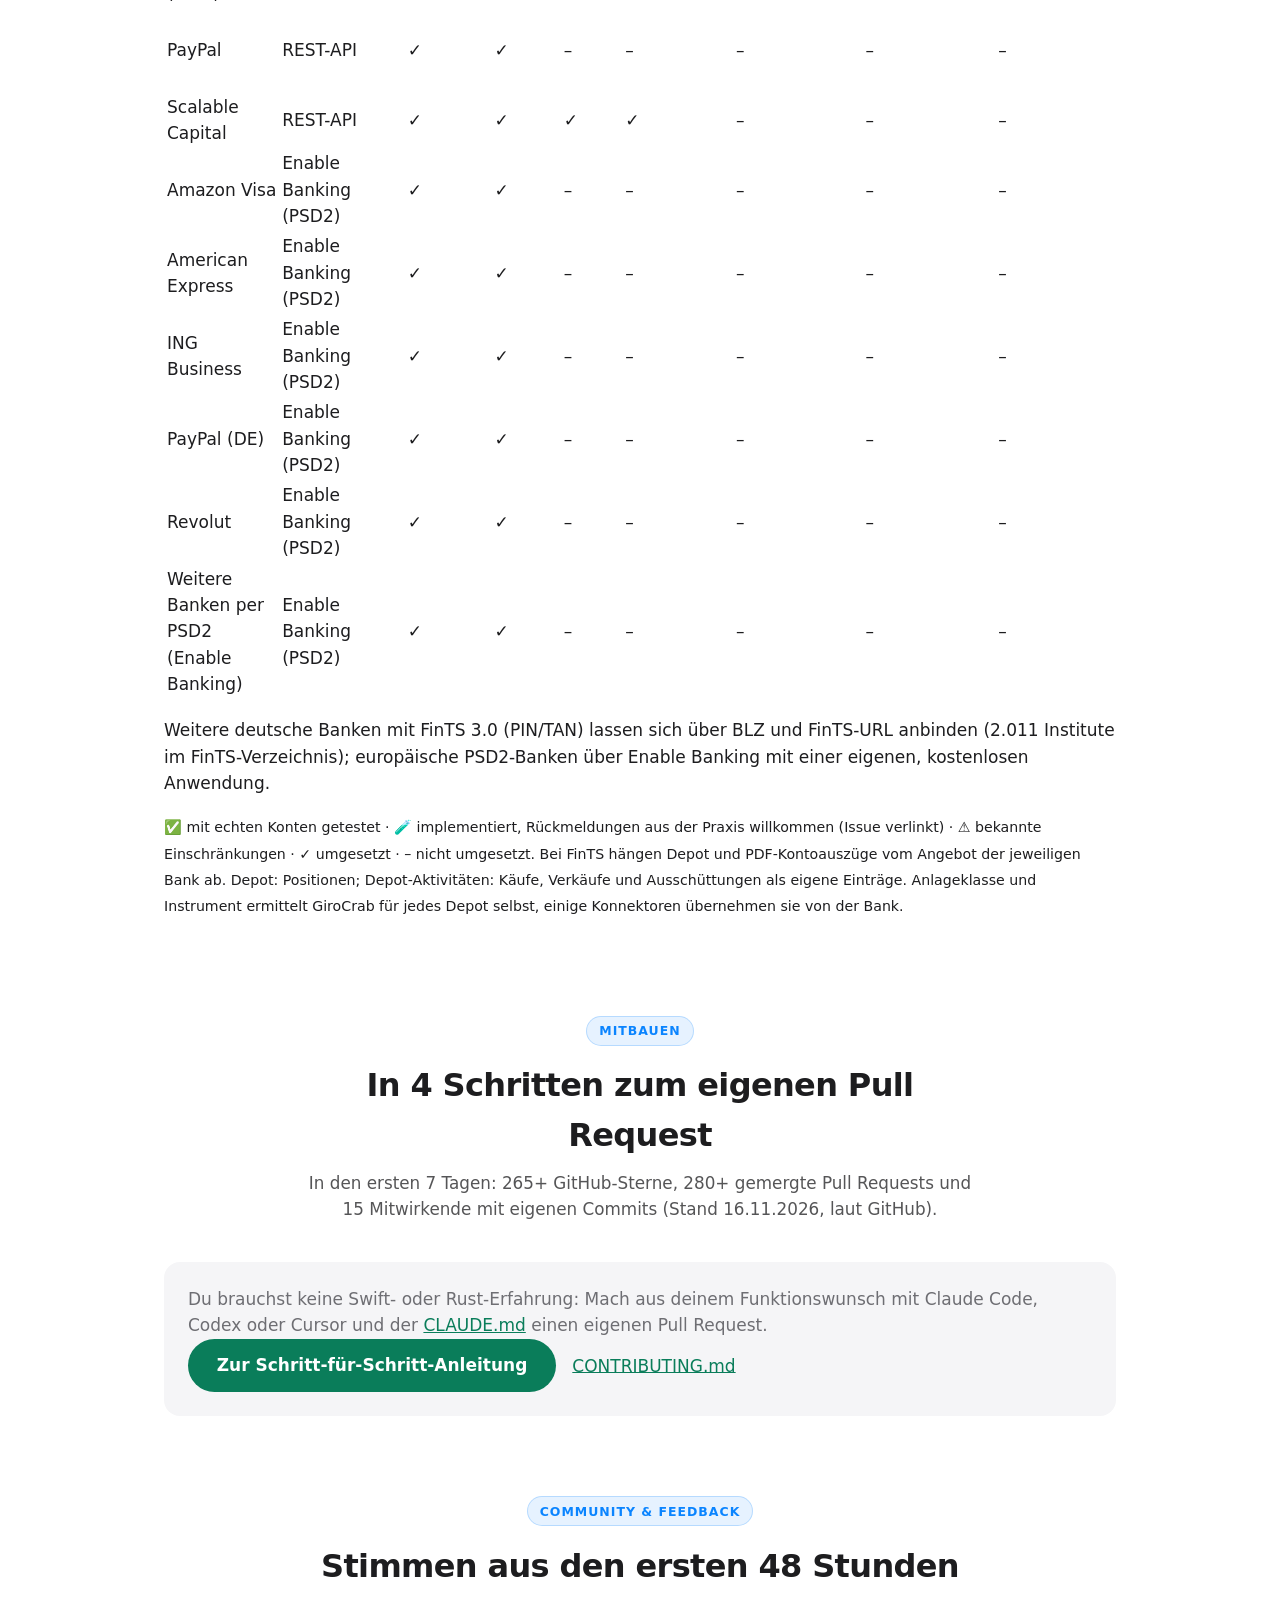
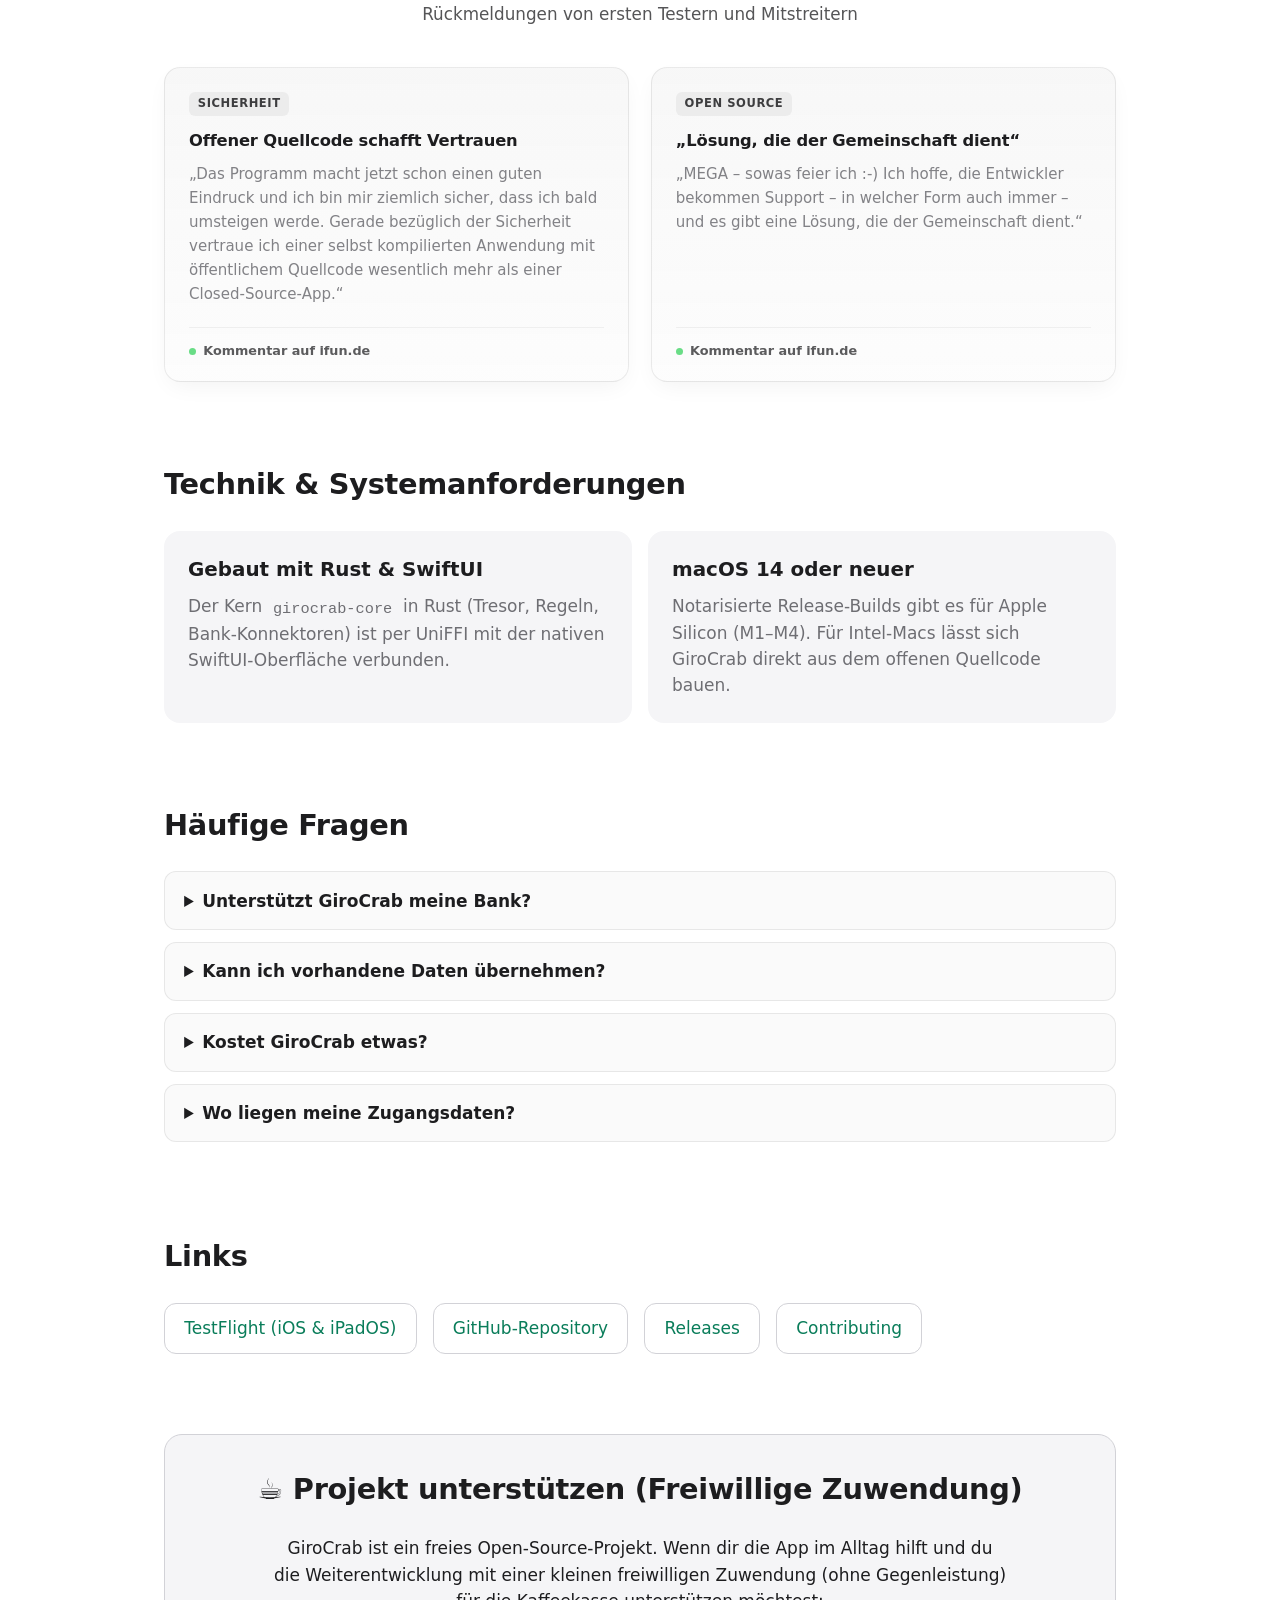
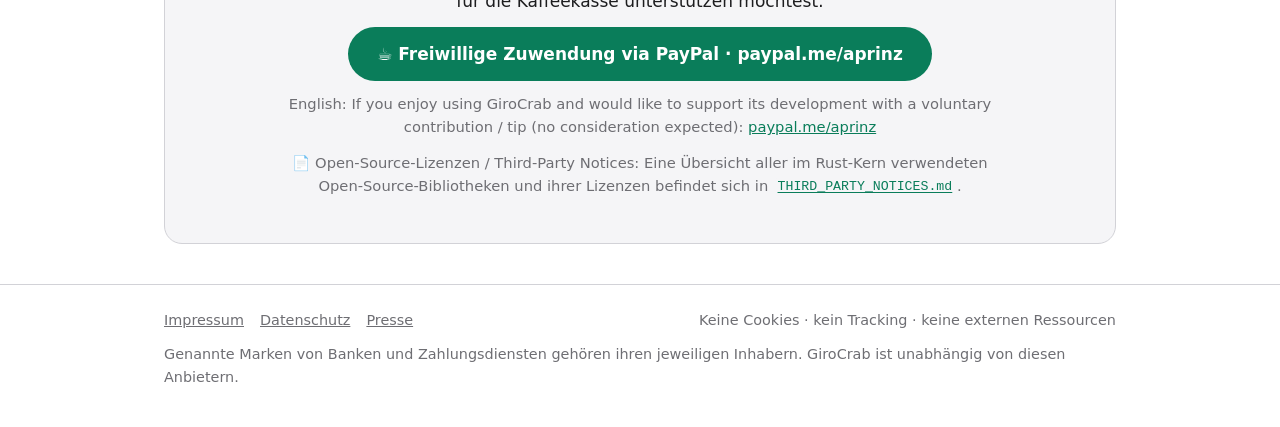
==== commit 6ad38414: "docs(psd2): add self-contained interactive Enable Banking setup guide" ====
--- a/index.html
+++ b/index.html
@@ -214,7 +214,7 @@
 </div>
 <div class="grid grid-2">
 <div class="card"><h3>FinTS / HBCI</h3><p>Direkte Anbindung per FinTS 3.0 mit PIN/TAN, inklusive SEPA-Überweisungen.</p></div>
-<div class="card"><h3>PSD2 &amp; direkte Konnektoren</h3><p>Zugang über Enable Banking (PSD2) sowie native Konnektoren für ausgewählte Banken und Broker.</p></div>
+<div class="card"><h3>PSD2 &amp; direkte Konnektoren</h3><p>Native Konnektoren für ausgewählte Banken/Broker sowie PSD2-Zugang über deinen eigenen, kostenlosen Enable-Banking-Schlüssel (<a href="girocrab_psd2_anleitung.html">interaktive 3-Minuten-Anleitung</a>).</p></div>
 <div class="card"><h3>Datei- &amp; Datenbank-Import</h3><p>MT940, CAMT.053, CSV und unterstützte Datenbanken – nur lesend und mit Dublettenprüfung.</p></div>
 <div class="card"><h3>Offline-Konten</h3><p>Konten ohne Bankanbindung, Kredite und Sachwerte wie Gold oder Immobilien lassen sich manuell führen.</p></div>
 </div>
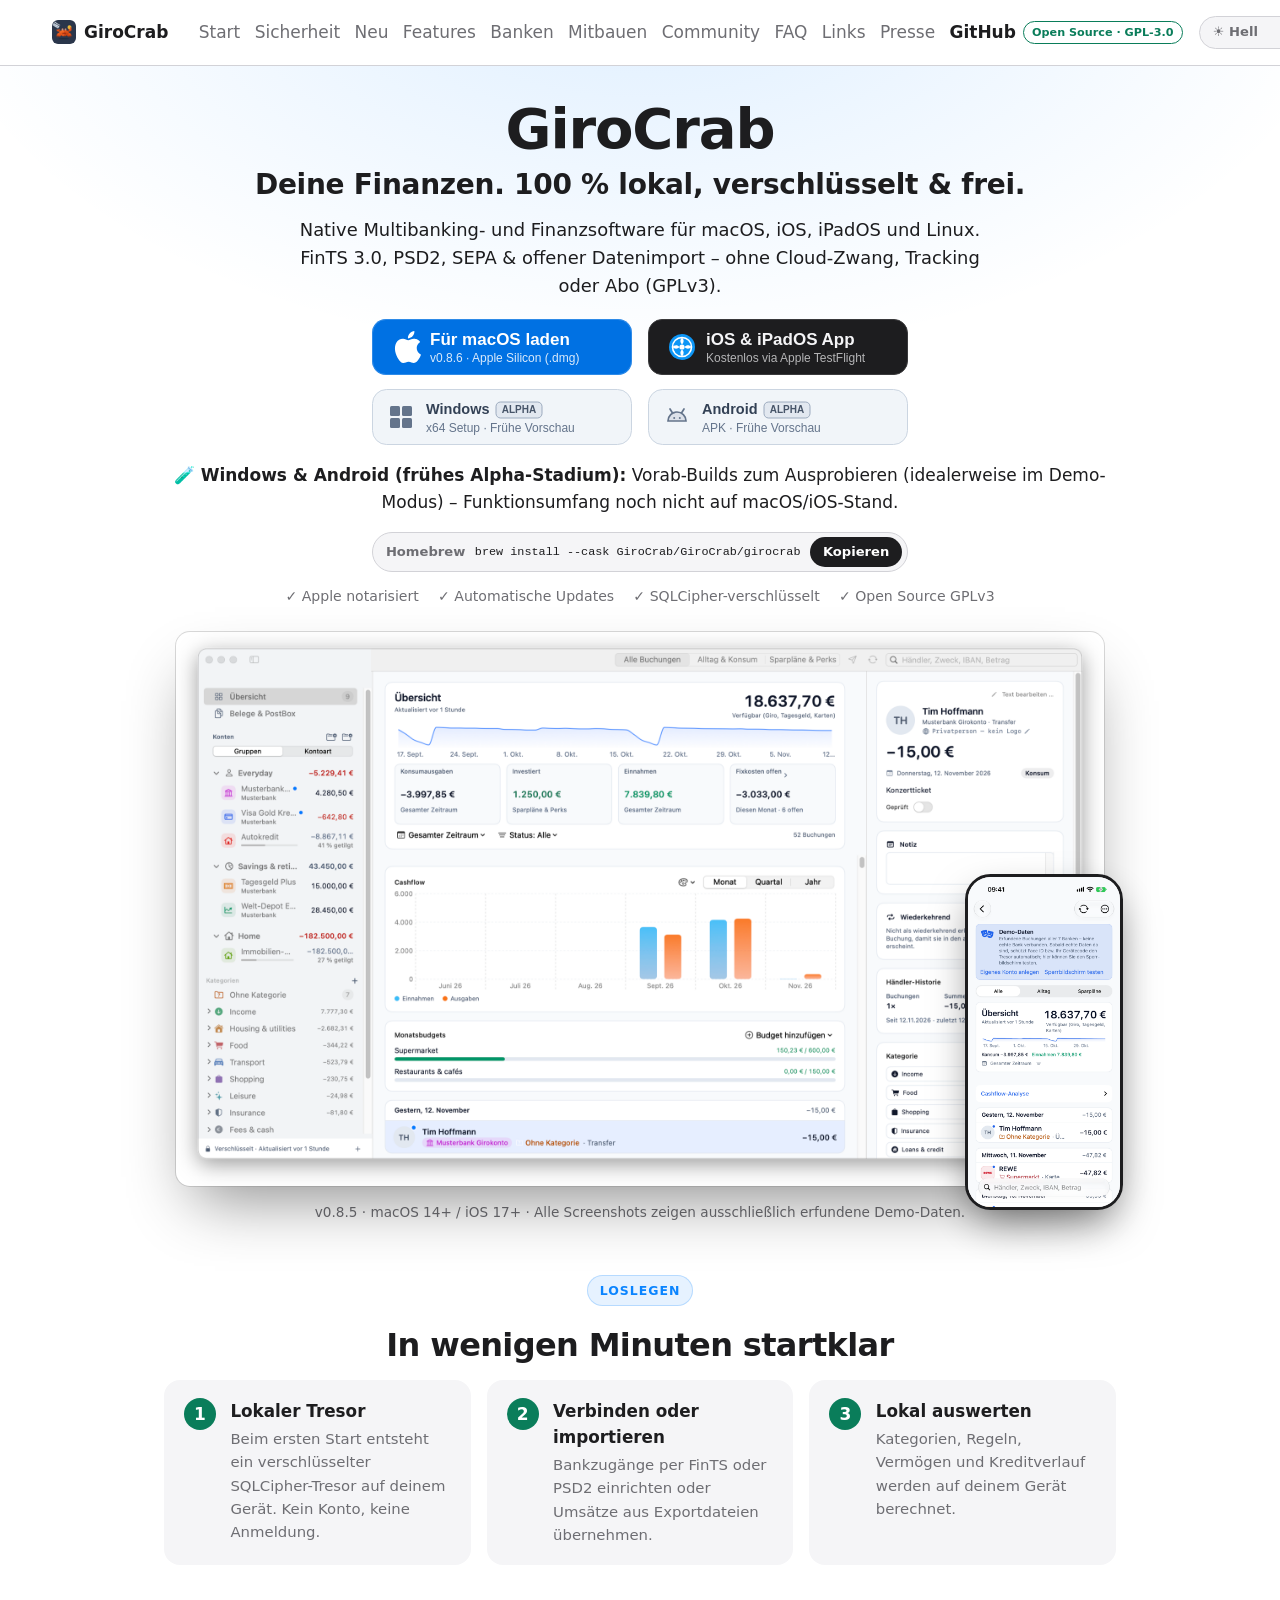
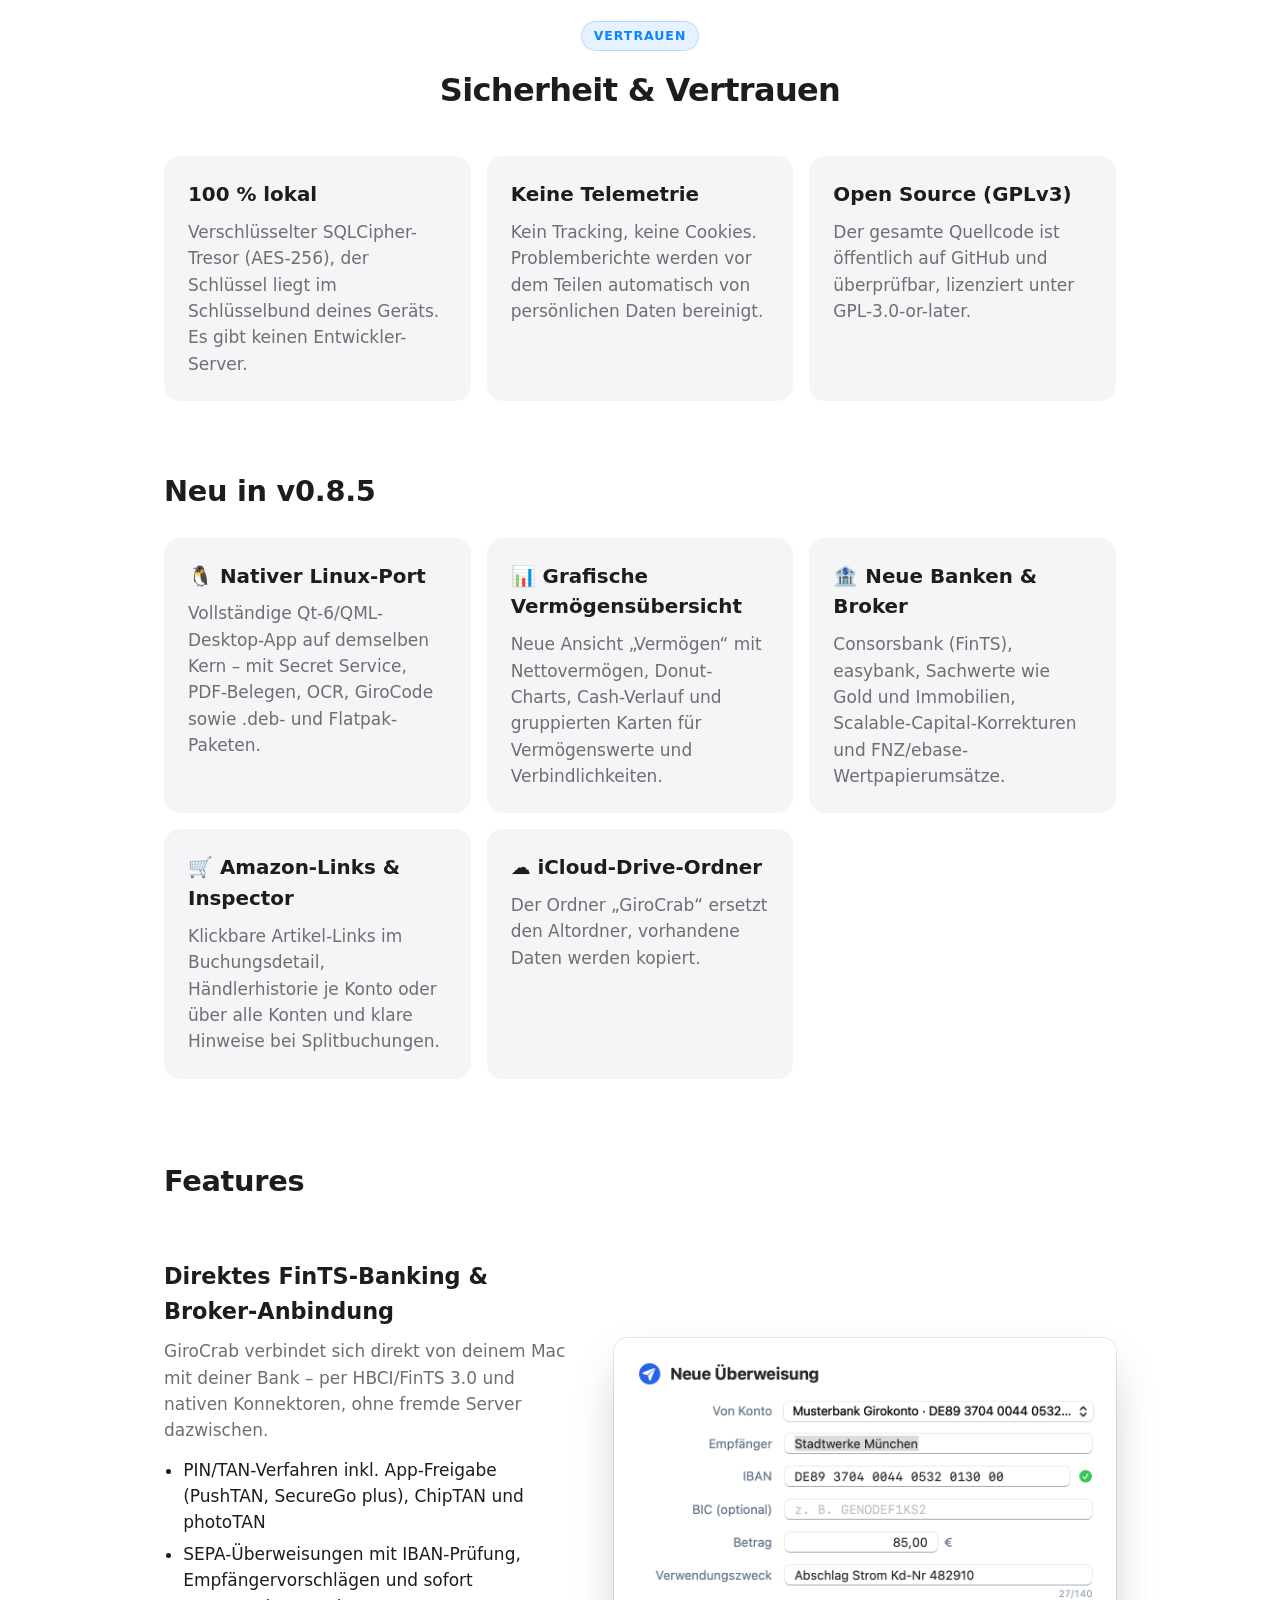
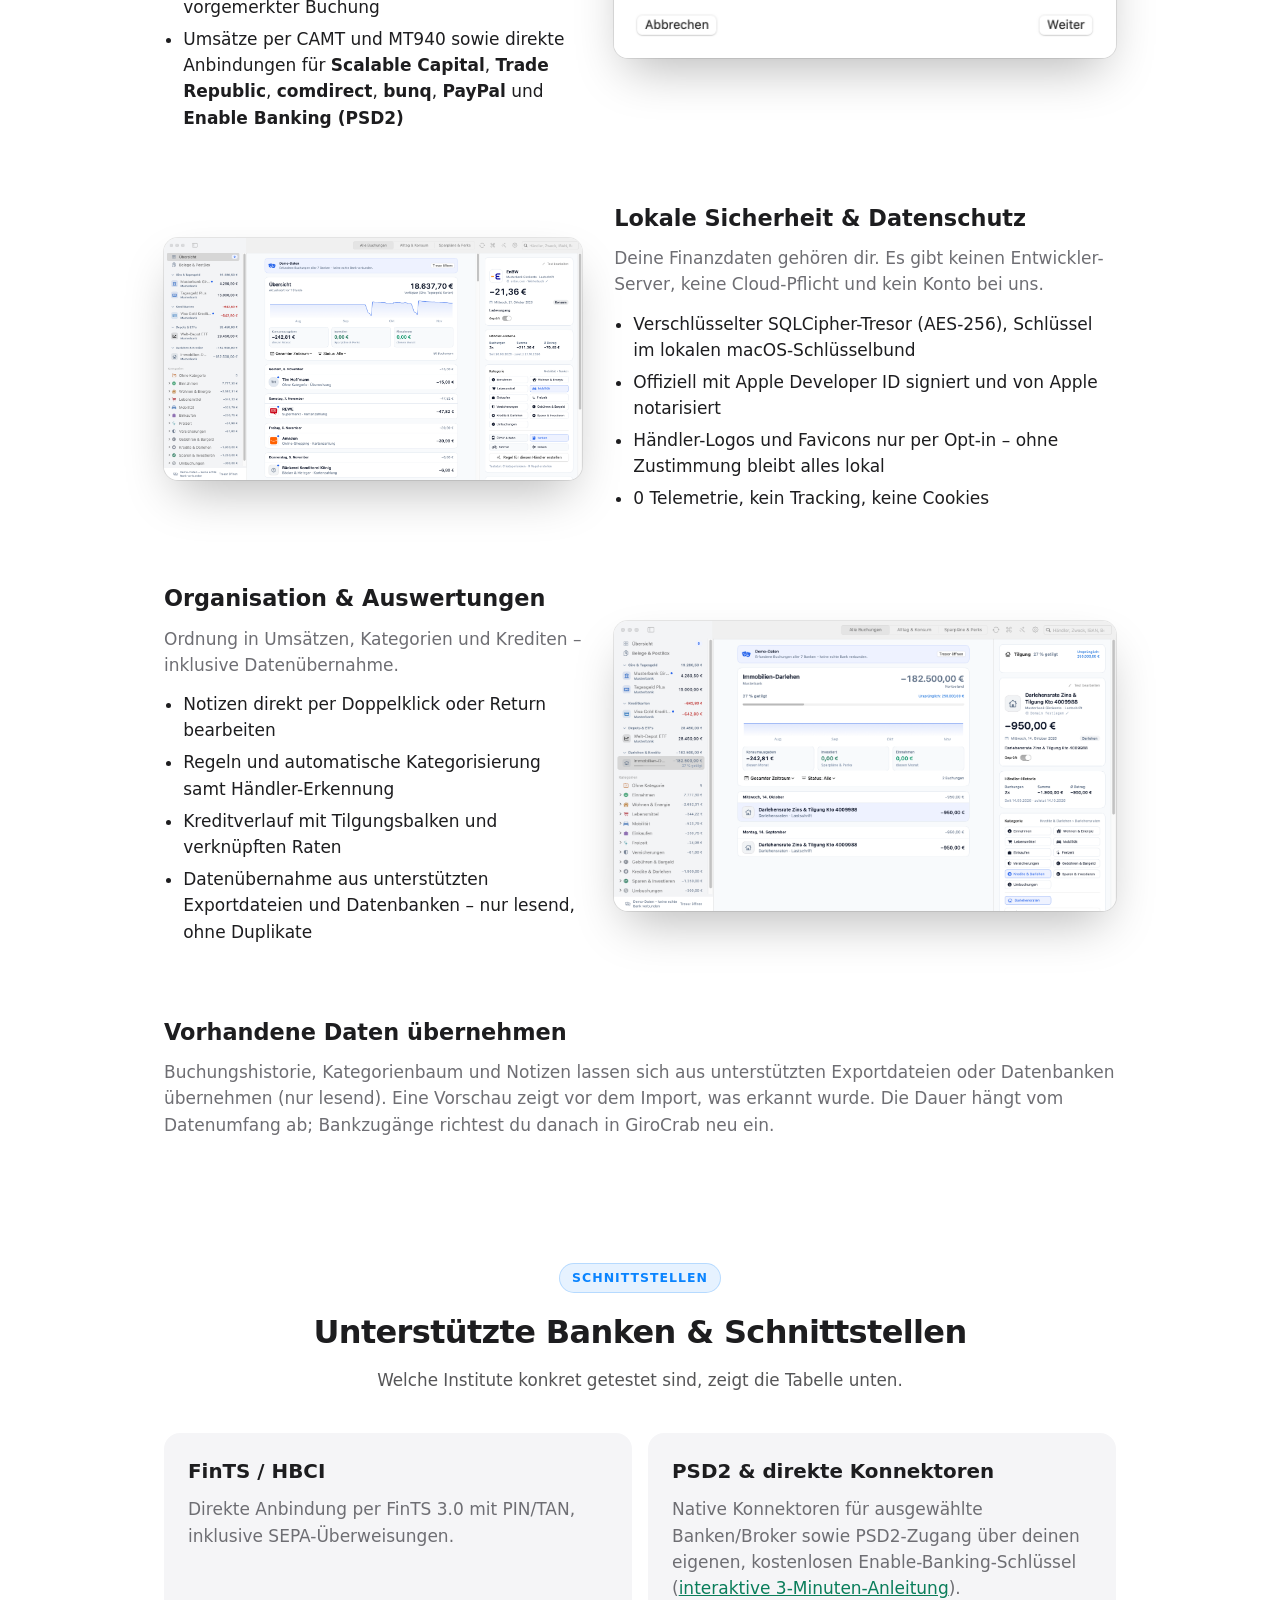
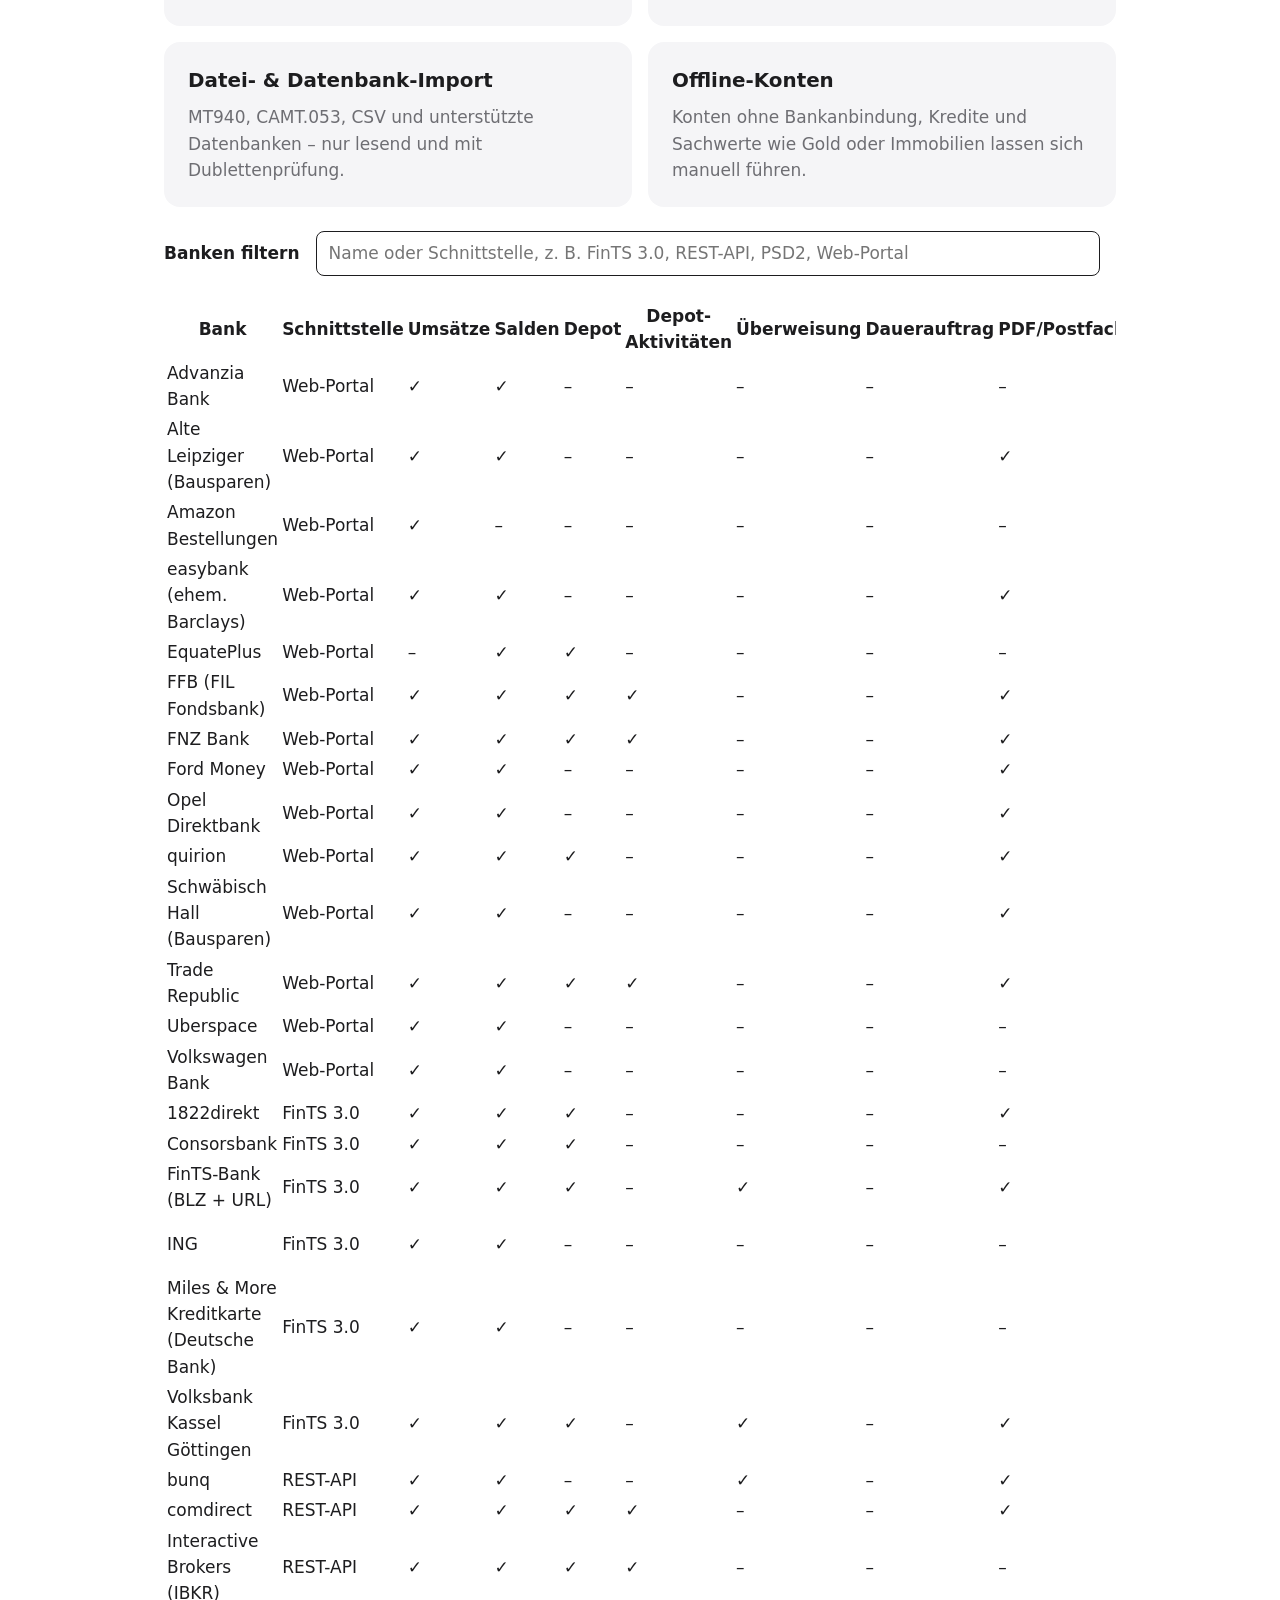
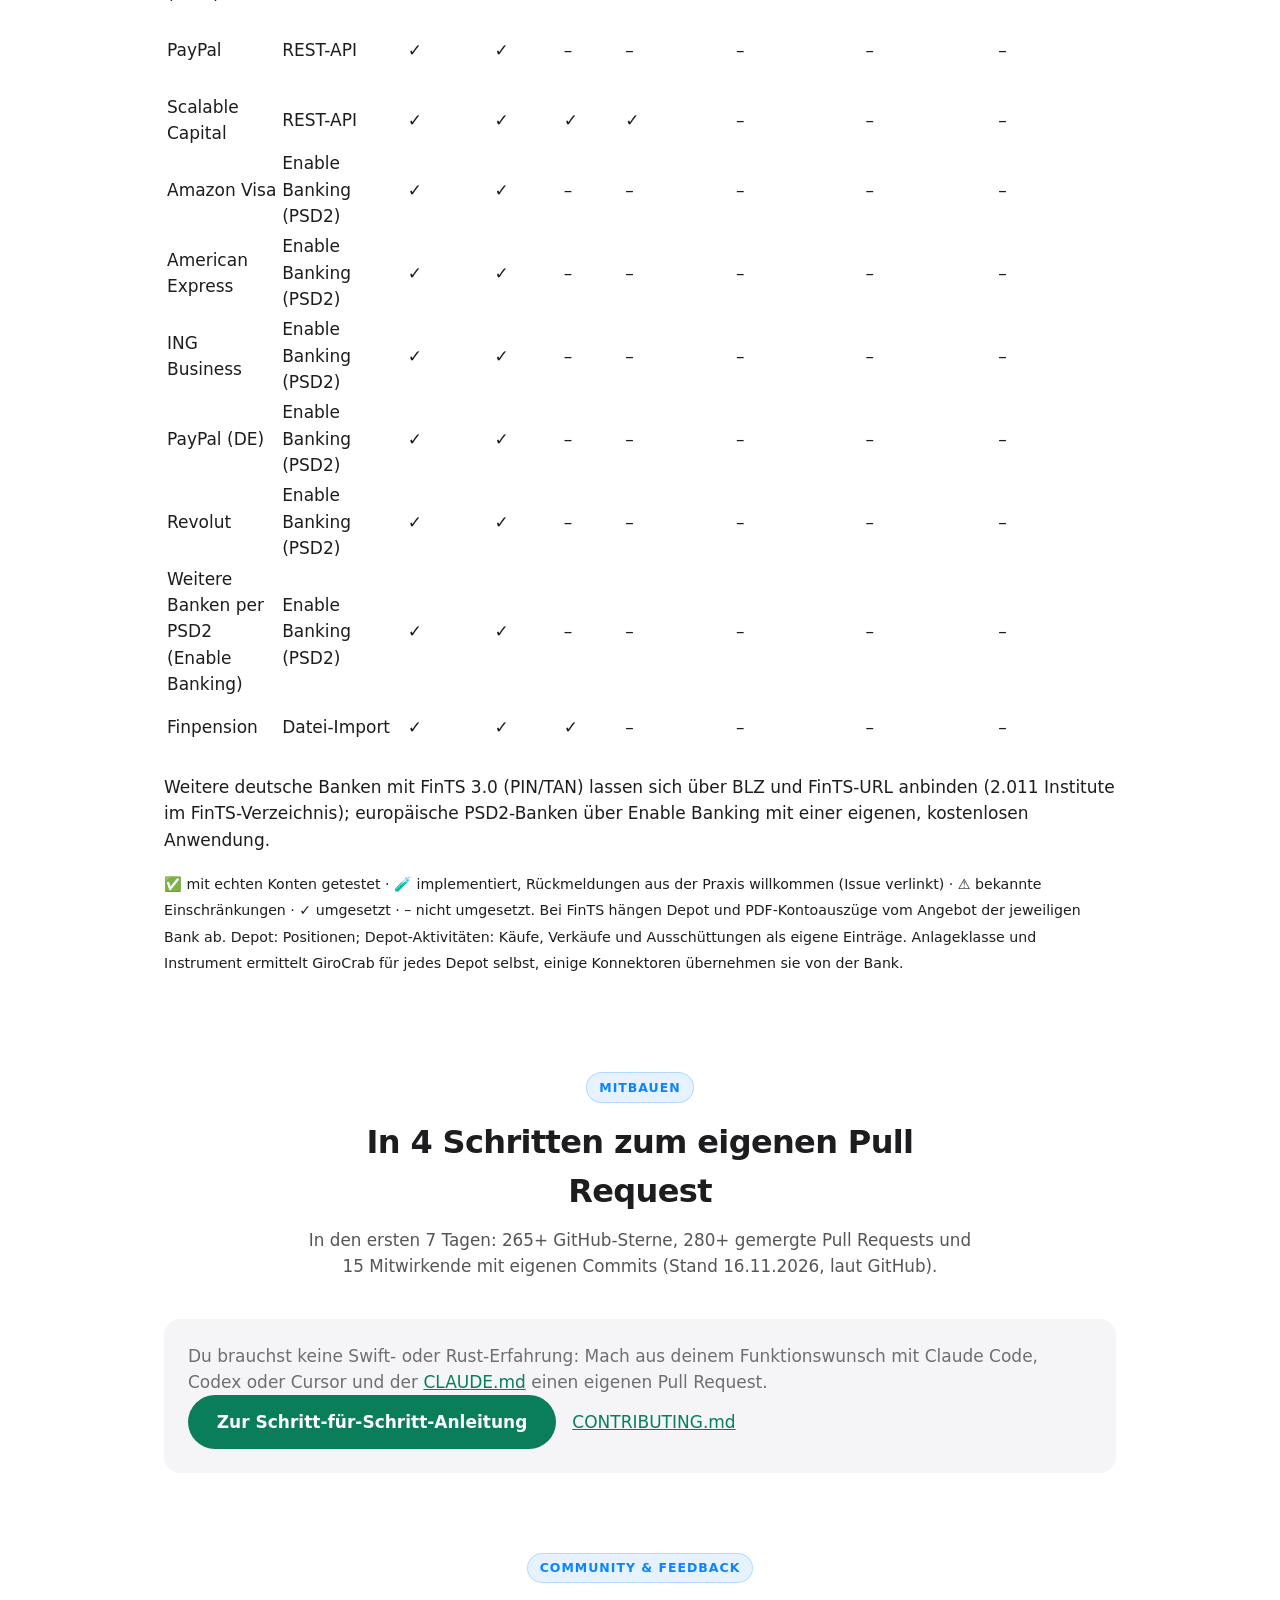
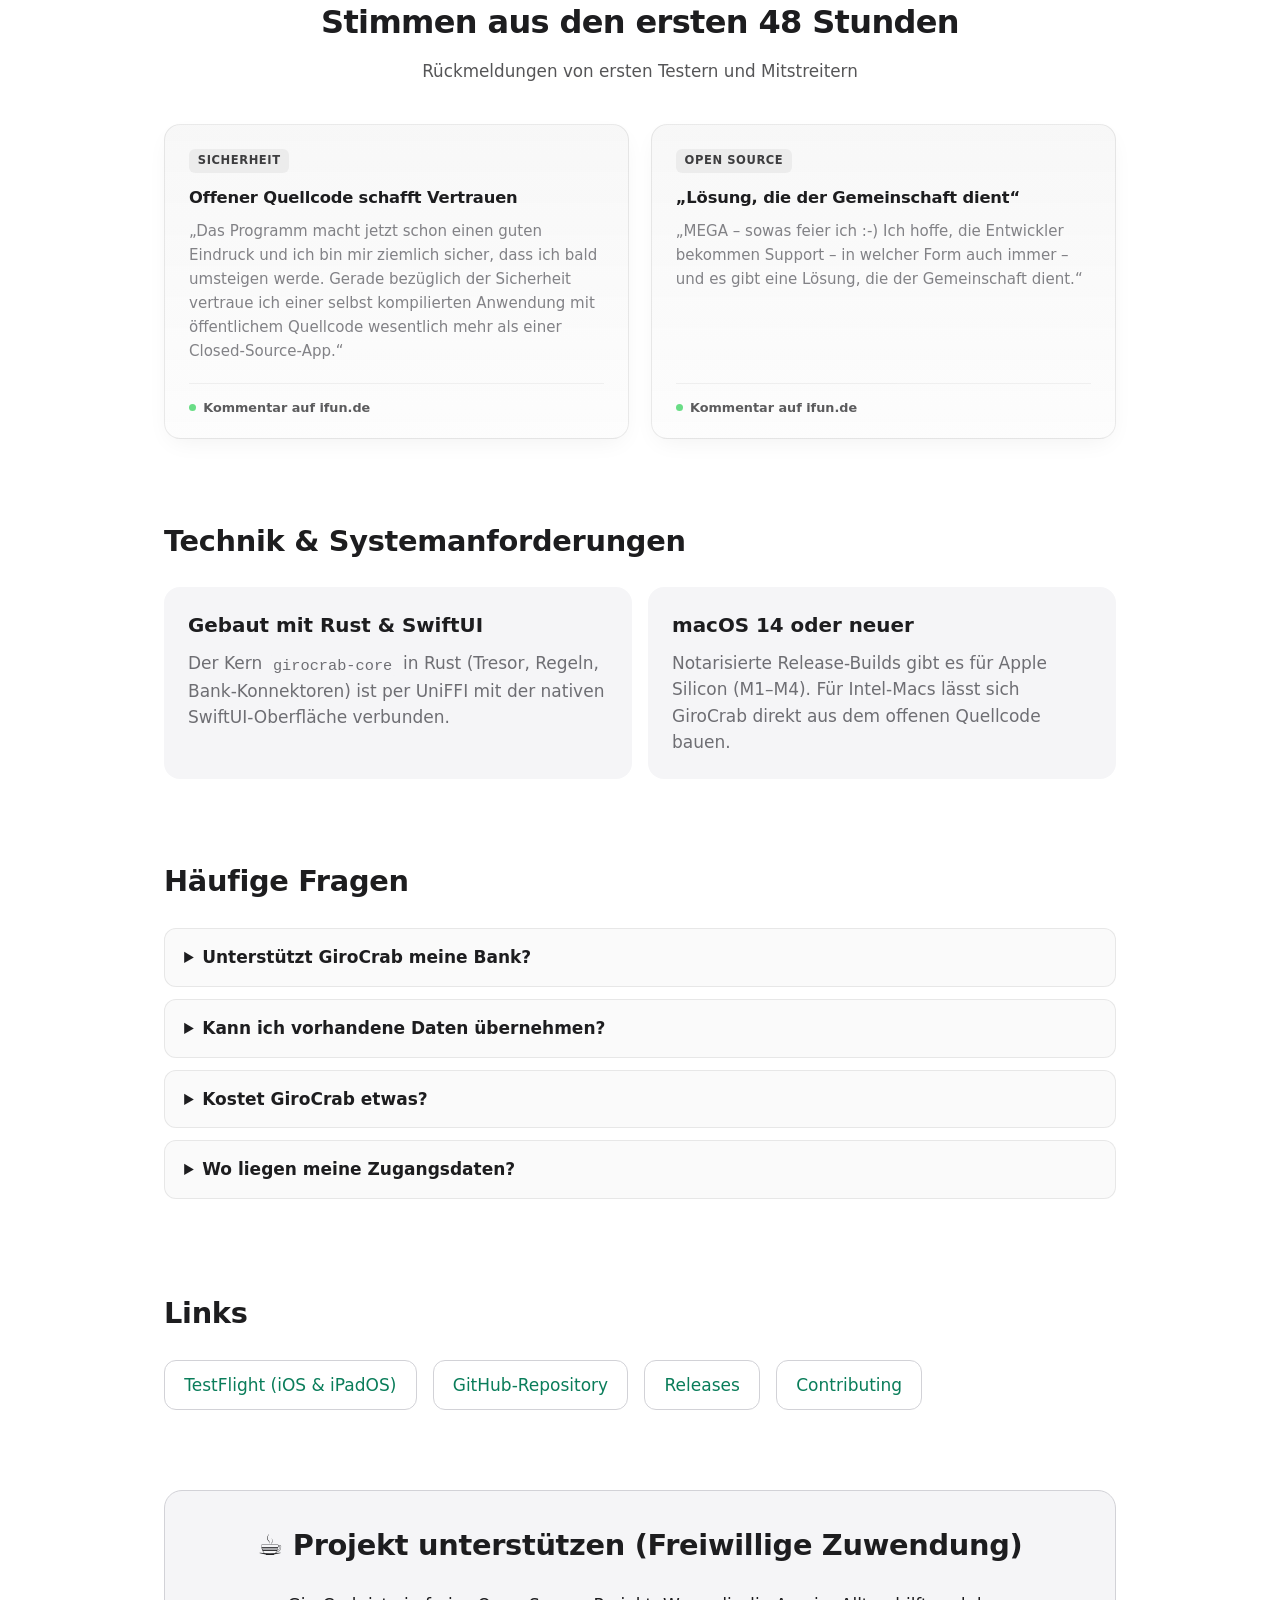
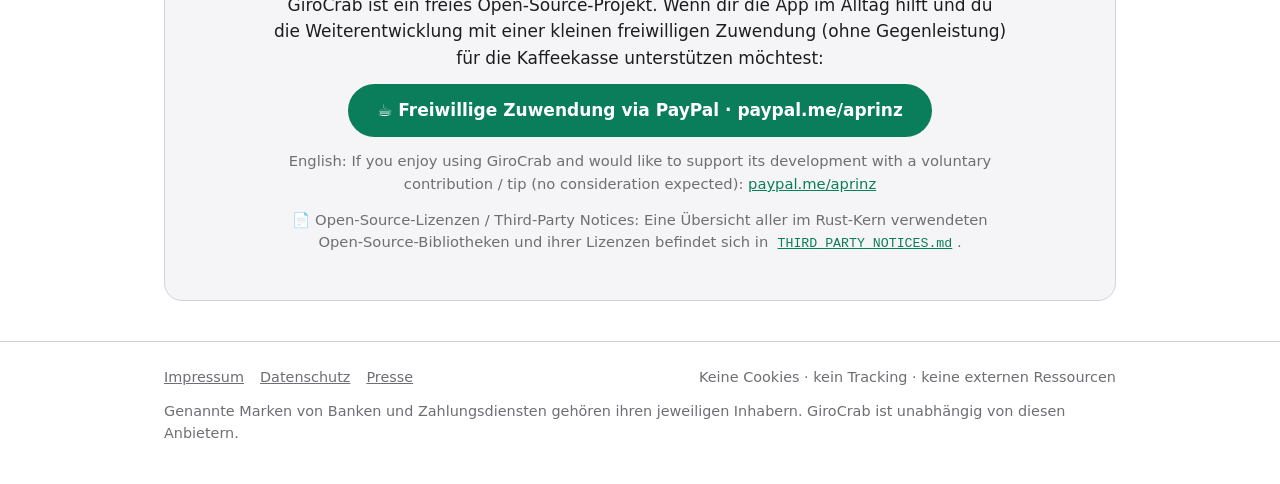
==== commit 7bbcd55f: "chore: Website an Release v0.8.6 und Konnektor-Katalog angleichen" ====
--- a/index.html
+++ b/index.html
@@ -108,7 +108,7 @@
 <p class="value reveal d1">Deine Finanzen. 100&nbsp;% lokal, verschlüsselt &amp; frei.</p>
 <p class="tagline reveal d2">Native Multibanking- und Finanzsoftware für macOS, iOS, iPadOS und Linux. FinTS 3.0, PSD2, SEPA &amp; offener Datenimport – ohne Cloud-Zwang, Tracking oder Abo (GPLv3).</p>
 <div class="cta reveal d3">
-<a class="cta-btn" href="https://github.com/GiroCrab/GiroCrab/releases/latest/download/GiroCrab-macOS-arm64.dmg"><img src="img/download-macos.svg" alt="Für macOS laden – v0.8.5 · Apple Silicon (.dmg)" width="260" height="56"></a>
+<a class="cta-btn" href="https://github.com/GiroCrab/GiroCrab/releases/latest/download/GiroCrab-macOS-arm64.dmg"><img src="img/download-macos.svg" alt="Für macOS laden – v0.8.6 · Apple Silicon (.dmg)" width="260" height="56"></a>
 <a class="cta-btn" href="https://testflight.apple.com/join/KBmvKVpT"><img src="img/download-ios.svg" alt="iOS &amp; iPadOS App – kostenlos via Apple TestFlight" width="260" height="56"></a>
 </div>
       <div class="cta reveal d3" style="margin-top:12px;">
@@ -221,7 +221,7 @@
 
 <div class="bank-filter"><label for="bank-filter-input">Banken filtern</label><input type="search" id="bank-filter-input" placeholder="Name oder Schnittstelle, z. B. FinTS 3.0, REST-API, PSD2, Web-Portal" autocomplete="off" hidden><span id="bank-filter-count" role="status" aria-live="polite"></span></div>
 <!-- BEGIN GENERATED BANKS TABLE -->
-<div class="matrix-wrap"><table class="bank-matrix"><thead><tr><th scope="col">Bank</th><th scope="col">Schnittstelle</th><th scope="col">Umsätze</th><th scope="col">Salden</th><th scope="col">Depot</th><th scope="col">Depot-Aktivitäten</th><th scope="col">Überweisung</th><th scope="col">Dauerauftrag</th><th scope="col">PDF/Postfach</th><th scope="col">Status</th></tr></thead><tbody><tr class="status-testingwanted"><td>Advanzia Bank</td><td>Web-Portal</td><td>✓</td><td>✓</td><td>–</td><td>–</td><td>–</td><td>–</td><td>–</td><td>🧪 Test gesucht <a href="https://github.com/GiroCrab/GiroCrab/issues/177">#177</a></td></tr><tr class="status-verified"><td>Alte Leipziger (Bausparen)</td><td>Web-Portal</td><td>✓</td><td>✓</td><td>–</td><td>–</td><td>–</td><td>–</td><td>✓</td><td>✅ Verifiziert</td></tr><tr class="status-testingwanted"><td>Amazon Bestellungen</td><td>Web-Portal</td><td>✓</td><td>–</td><td>–</td><td>–</td><td>–</td><td>–</td><td>–</td><td>🧪 Test gesucht</td></tr><tr class="status-testingwanted"><td>easybank (ehem. Barclays)</td><td>Web-Portal</td><td>✓</td><td>✓</td><td>–</td><td>–</td><td>–</td><td>–</td><td>✓</td><td>🧪 Test gesucht</td></tr><tr class="status-testingwanted"><td>EquatePlus</td><td>Web-Portal</td><td>–</td><td>✓</td><td>✓</td><td>–</td><td>–</td><td>–</td><td>–</td><td>🧪 Test gesucht</td></tr><tr class="status-testingwanted"><td>FFB (FIL Fondsbank)</td><td>Web-Portal</td><td>✓</td><td>✓</td><td>✓</td><td>✓</td><td>–</td><td>–</td><td>–</td><td>🧪 Test gesucht</td></tr><tr class="status-verified"><td>FNZ Bank</td><td>Web-Portal</td><td>✓</td><td>✓</td><td>✓</td><td>✓</td><td>–</td><td>–</td><td>✓</td><td>✅ Verifiziert</td></tr><tr class="status-testingwanted"><td>Ford Money</td><td>Web-Portal</td><td>✓</td><td>✓</td><td>–</td><td>–</td><td>–</td><td>–</td><td>✓</td><td>🧪 Test gesucht</td></tr><tr class="status-testingwanted"><td>Opel Direktbank</td><td>Web-Portal</td><td>✓</td><td>✓</td><td>–</td><td>–</td><td>–</td><td>–</td><td>✓</td><td>🧪 Test gesucht</td></tr><tr class="status-verified"><td>quirion</td><td>Web-Portal</td><td>✓</td><td>✓</td><td>✓</td><td>–</td><td>–</td><td>–</td><td>✓</td><td>✅ Verifiziert</td></tr><tr class="status-testingwanted"><td>Schwäbisch Hall (Bausparen)</td><td>Web-Portal</td><td>✓</td><td>✓</td><td>–</td><td>–</td><td>–</td><td>–</td><td>✓</td><td>🧪 Test gesucht <a href="https://github.com/GiroCrab/GiroCrab/issues/290">#290</a></td></tr><tr class="status-limited"><td>Trade Republic</td><td>Web-Portal</td><td>✓</td><td>✓</td><td>✓</td><td>✓</td><td>–</td><td>–</td><td>✓</td><td>⚠️ Mit Einschränkungen</td></tr><tr class="status-verified"><td>Uberspace</td><td>Web-Portal</td><td>✓</td><td>✓</td><td>–</td><td>–</td><td>–</td><td>–</td><td>–</td><td>✅ Verifiziert</td></tr><tr class="status-limited"><td>Volkswagen Bank</td><td>Web-Portal</td><td>✓</td><td>✓</td><td>–</td><td>–</td><td>–</td><td>–</td><td>–</td><td>⚠️ Mit Einschränkungen</td></tr><tr class="status-verified"><td>1822direkt</td><td>FinTS 3.0</td><td>✓</td><td>✓</td><td>✓</td><td>–</td><td>–</td><td>–</td><td>✓</td><td>✅ Verifiziert</td></tr><tr class="status-verified"><td>Consorsbank</td><td>FinTS 3.0</td><td>✓</td><td>✓</td><td>✓</td><td>–</td><td>–</td><td>–</td><td>–</td><td>✅ Verifiziert</td></tr><tr class="status-verified"><td>FinTS-Bank (BLZ + URL)</td><td>FinTS 3.0</td><td>✓</td><td>✓</td><td>✓</td><td>–</td><td>✓</td><td>–</td><td>✓</td><td>✅ Verifiziert</td></tr><tr class="status-testingwanted"><td>ING</td><td>FinTS 3.0</td><td>✓</td><td>✓</td><td>–</td><td>–</td><td>–</td><td>–</td><td>–</td><td>🧪 Test gesucht <a href="https://github.com/GiroCrab/GiroCrab/issues/313">#313</a></td></tr><tr class="status-verified"><td>Miles &amp; More Kreditkarte (Deutsche Bank)</td><td>FinTS 3.0</td><td>✓</td><td>✓</td><td>–</td><td>–</td><td>–</td><td>–</td><td>–</td><td>✅ Verifiziert</td></tr><tr class="status-verified"><td>Volksbank Kassel Göttingen</td><td>FinTS 3.0</td><td>✓</td><td>✓</td><td>✓</td><td>–</td><td>✓</td><td>–</td><td>✓</td><td>✅ Verifiziert</td></tr><tr class="status-verified"><td>bunq</td><td>REST-API</td><td>✓</td><td>✓</td><td>–</td><td>–</td><td>✓</td><td>–</td><td>✓</td><td>✅ Verifiziert</td></tr><tr class="status-verified"><td>comdirect</td><td>REST-API</td><td>✓</td><td>✓</td><td>✓</td><td>✓</td><td>–</td><td>–</td><td>✓</td><td>✅ Verifiziert</td></tr><tr class="status-testingwanted"><td>Interactive Brokers (IBKR)</td><td>REST-API</td><td>✓</td><td>✓</td><td>✓</td><td>✓</td><td>–</td><td>–</td><td>–</td><td>🧪 Test gesucht</td></tr><tr class="status-limited"><td>PayPal</td><td>REST-API</td><td>✓</td><td>✓</td><td>–</td><td>–</td><td>–</td><td>–</td><td>–</td><td>⚠️ Mit Einschränkungen <a href="https://github.com/GiroCrab/GiroCrab/issues/156">#156</a></td></tr><tr class="status-testingwanted"><td>Scalable Capital</td><td>REST-API</td><td>✓</td><td>✓</td><td>✓</td><td>✓</td><td>–</td><td>–</td><td>–</td><td>🧪 Test gesucht <a href="https://github.com/GiroCrab/GiroCrab/issues/45">#45</a></td></tr><tr class="status-verified"><td>Amazon Visa</td><td>Enable Banking (PSD2)</td><td>✓</td><td>✓</td><td>–</td><td>–</td><td>–</td><td>–</td><td>–</td><td>✅ Verifiziert</td></tr><tr class="status-verified"><td>American Express</td><td>Enable Banking (PSD2)</td><td>✓</td><td>✓</td><td>–</td><td>–</td><td>–</td><td>–</td><td>–</td><td>✅ Verifiziert</td></tr><tr class="status-testingwanted"><td>ING Business</td><td>Enable Banking (PSD2)</td><td>✓</td><td>✓</td><td>–</td><td>–</td><td>–</td><td>–</td><td>–</td><td>🧪 Test gesucht <a href="https://github.com/GiroCrab/GiroCrab/issues/721">#721</a></td></tr><tr class="status-verified"><td>PayPal (DE)</td><td>Enable Banking (PSD2)</td><td>✓</td><td>✓</td><td>–</td><td>–</td><td>–</td><td>–</td><td>–</td><td>✅ Verifiziert</td></tr><tr class="status-testingwanted"><td>Revolut</td><td>Enable Banking (PSD2)</td><td>✓</td><td>✓</td><td>–</td><td>–</td><td>–</td><td>–</td><td>–</td><td>🧪 Test gesucht <a href="https://github.com/GiroCrab/GiroCrab/issues/289">#289</a></td></tr><tr class="status-limited"><td>Weitere Banken per PSD2 (Enable Banking)</td><td>Enable Banking (PSD2)</td><td>✓</td><td>✓</td><td>–</td><td>–</td><td>–</td><td>–</td><td>–</td><td>⚠️ Mit Einschränkungen</td></tr></tbody></table></div><p class="matrix-note">Weitere deutsche Banken mit FinTS 3.0 (PIN/TAN) lassen sich über BLZ und FinTS-URL anbinden (2.011 Institute im FinTS-Verzeichnis); europäische PSD2-Banken über Enable Banking mit einer eigenen, kostenlosen Anwendung.</p><p class="matrix-note"><small>✅ mit echten Konten getestet · 🧪 implementiert, Rückmeldungen aus der Praxis willkommen (Issue verlinkt) · ⚠️ bekannte Einschränkungen · ✓ umgesetzt · – nicht umgesetzt. Bei FinTS hängen Depot und PDF-Kontoauszüge vom Angebot der jeweiligen Bank ab. Depot: Positionen; Depot-Aktivitäten: Käufe, Verkäufe und Ausschüttungen als eigene Einträge. Anlageklasse und Instrument ermittelt GiroCrab für jedes Depot selbst, einige Konnektoren übernehmen sie von der Bank.</small></p>
+<div class="matrix-wrap"><table class="bank-matrix"><thead><tr><th scope="col">Bank</th><th scope="col">Schnittstelle</th><th scope="col">Umsätze</th><th scope="col">Salden</th><th scope="col">Depot</th><th scope="col">Depot-Aktivitäten</th><th scope="col">Überweisung</th><th scope="col">Dauerauftrag</th><th scope="col">PDF/Postfach</th><th scope="col">Status</th></tr></thead><tbody><tr class="status-testingwanted"><td>Advanzia Bank</td><td>Web-Portal</td><td>✓</td><td>✓</td><td>–</td><td>–</td><td>–</td><td>–</td><td>–</td><td>🧪 Test gesucht <a href="https://github.com/GiroCrab/GiroCrab/issues/177">#177</a></td></tr><tr class="status-verified"><td>Alte Leipziger (Bausparen)</td><td>Web-Portal</td><td>✓</td><td>✓</td><td>–</td><td>–</td><td>–</td><td>–</td><td>✓</td><td>✅ Verifiziert</td></tr><tr class="status-testingwanted"><td>Amazon Bestellungen</td><td>Web-Portal</td><td>✓</td><td>–</td><td>–</td><td>–</td><td>–</td><td>–</td><td>–</td><td>🧪 Test gesucht</td></tr><tr class="status-testingwanted"><td>easybank (ehem. Barclays)</td><td>Web-Portal</td><td>✓</td><td>✓</td><td>–</td><td>–</td><td>–</td><td>–</td><td>✓</td><td>🧪 Test gesucht</td></tr><tr class="status-testingwanted"><td>EquatePlus</td><td>Web-Portal</td><td>–</td><td>✓</td><td>✓</td><td>–</td><td>–</td><td>–</td><td>–</td><td>🧪 Test gesucht</td></tr><tr class="status-testingwanted"><td>FFB (FIL Fondsbank)</td><td>Web-Portal</td><td>✓</td><td>✓</td><td>✓</td><td>✓</td><td>–</td><td>–</td><td>✓</td><td>🧪 Test gesucht</td></tr><tr class="status-verified"><td>FNZ Bank</td><td>Web-Portal</td><td>✓</td><td>✓</td><td>✓</td><td>✓</td><td>–</td><td>–</td><td>✓</td><td>✅ Verifiziert</td></tr><tr class="status-testingwanted"><td>Ford Money</td><td>Web-Portal</td><td>✓</td><td>✓</td><td>–</td><td>–</td><td>–</td><td>–</td><td>✓</td><td>🧪 Test gesucht</td></tr><tr class="status-testingwanted"><td>Opel Direktbank</td><td>Web-Portal</td><td>✓</td><td>✓</td><td>–</td><td>–</td><td>–</td><td>–</td><td>✓</td><td>🧪 Test gesucht</td></tr><tr class="status-verified"><td>quirion</td><td>Web-Portal</td><td>✓</td><td>✓</td><td>✓</td><td>–</td><td>–</td><td>–</td><td>✓</td><td>✅ Verifiziert</td></tr><tr class="status-testingwanted"><td>Schwäbisch Hall (Bausparen)</td><td>Web-Portal</td><td>✓</td><td>✓</td><td>–</td><td>–</td><td>–</td><td>–</td><td>✓</td><td>🧪 Test gesucht <a href="https://github.com/GiroCrab/GiroCrab/issues/290">#290</a></td></tr><tr class="status-limited"><td>Trade Republic</td><td>Web-Portal</td><td>✓</td><td>✓</td><td>✓</td><td>✓</td><td>–</td><td>–</td><td>✓</td><td>⚠️ Mit Einschränkungen</td></tr><tr class="status-verified"><td>Uberspace</td><td>Web-Portal</td><td>✓</td><td>✓</td><td>–</td><td>–</td><td>–</td><td>–</td><td>–</td><td>✅ Verifiziert</td></tr><tr class="status-limited"><td>Volkswagen Bank</td><td>Web-Portal</td><td>✓</td><td>✓</td><td>–</td><td>–</td><td>–</td><td>–</td><td>–</td><td>⚠️ Mit Einschränkungen</td></tr><tr class="status-verified"><td>1822direkt</td><td>FinTS 3.0</td><td>✓</td><td>✓</td><td>✓</td><td>–</td><td>–</td><td>–</td><td>✓</td><td>✅ Verifiziert</td></tr><tr class="status-verified"><td>Consorsbank</td><td>FinTS 3.0</td><td>✓</td><td>✓</td><td>✓</td><td>–</td><td>–</td><td>–</td><td>–</td><td>✅ Verifiziert</td></tr><tr class="status-verified"><td>FinTS-Bank (BLZ + URL)</td><td>FinTS 3.0</td><td>✓</td><td>✓</td><td>✓</td><td>–</td><td>✓</td><td>–</td><td>✓</td><td>✅ Verifiziert</td></tr><tr class="status-testingwanted"><td>ING</td><td>FinTS 3.0</td><td>✓</td><td>✓</td><td>–</td><td>–</td><td>–</td><td>–</td><td>–</td><td>🧪 Test gesucht <a href="https://github.com/GiroCrab/GiroCrab/issues/313">#313</a></td></tr><tr class="status-verified"><td>Miles &amp; More Kreditkarte (Deutsche Bank)</td><td>FinTS 3.0</td><td>✓</td><td>✓</td><td>–</td><td>–</td><td>–</td><td>–</td><td>–</td><td>✅ Verifiziert</td></tr><tr class="status-verified"><td>Volksbank Kassel Göttingen</td><td>FinTS 3.0</td><td>✓</td><td>✓</td><td>✓</td><td>–</td><td>✓</td><td>–</td><td>✓</td><td>✅ Verifiziert</td></tr><tr class="status-verified"><td>bunq</td><td>REST-API</td><td>✓</td><td>✓</td><td>–</td><td>–</td><td>✓</td><td>–</td><td>✓</td><td>✅ Verifiziert</td></tr><tr class="status-verified"><td>comdirect</td><td>REST-API</td><td>✓</td><td>✓</td><td>✓</td><td>✓</td><td>–</td><td>–</td><td>✓</td><td>✅ Verifiziert</td></tr><tr class="status-testingwanted"><td>Interactive Brokers (IBKR)</td><td>REST-API</td><td>✓</td><td>✓</td><td>✓</td><td>✓</td><td>–</td><td>–</td><td>–</td><td>🧪 Test gesucht</td></tr><tr class="status-limited"><td>PayPal</td><td>REST-API</td><td>✓</td><td>✓</td><td>–</td><td>–</td><td>–</td><td>–</td><td>–</td><td>⚠️ Mit Einschränkungen <a href="https://github.com/GiroCrab/GiroCrab/issues/156">#156</a></td></tr><tr class="status-testingwanted"><td>Scalable Capital</td><td>REST-API</td><td>✓</td><td>✓</td><td>✓</td><td>✓</td><td>–</td><td>–</td><td>–</td><td>🧪 Test gesucht <a href="https://github.com/GiroCrab/GiroCrab/issues/45">#45</a></td></tr><tr class="status-verified"><td>Amazon Visa</td><td>Enable Banking (PSD2)</td><td>✓</td><td>✓</td><td>–</td><td>–</td><td>–</td><td>–</td><td>–</td><td>✅ Verifiziert</td></tr><tr class="status-verified"><td>American Express</td><td>Enable Banking (PSD2)</td><td>✓</td><td>✓</td><td>–</td><td>–</td><td>–</td><td>–</td><td>–</td><td>✅ Verifiziert</td></tr><tr class="status-testingwanted"><td>ING Business</td><td>Enable Banking (PSD2)</td><td>✓</td><td>✓</td><td>–</td><td>–</td><td>–</td><td>–</td><td>–</td><td>🧪 Test gesucht <a href="https://github.com/GiroCrab/GiroCrab/issues/721">#721</a></td></tr><tr class="status-verified"><td>PayPal (DE)</td><td>Enable Banking (PSD2)</td><td>✓</td><td>✓</td><td>–</td><td>–</td><td>–</td><td>–</td><td>–</td><td>✅ Verifiziert</td></tr><tr class="status-testingwanted"><td>Revolut</td><td>Enable Banking (PSD2)</td><td>✓</td><td>✓</td><td>–</td><td>–</td><td>–</td><td>–</td><td>–</td><td>🧪 Test gesucht <a href="https://github.com/GiroCrab/GiroCrab/issues/289">#289</a></td></tr><tr class="status-limited"><td>Weitere Banken per PSD2 (Enable Banking)</td><td>Enable Banking (PSD2)</td><td>✓</td><td>✓</td><td>–</td><td>–</td><td>–</td><td>–</td><td>–</td><td>⚠️ Mit Einschränkungen</td></tr><tr class="status-testingwanted"><td>Finpension</td><td>Datei-Import</td><td>✓</td><td>✓</td><td>✓</td><td>–</td><td>–</td><td>–</td><td>–</td><td>🧪 Test gesucht <a href="https://github.com/GiroCrab/GiroCrab/issues/300">#300</a></td></tr></tbody></table></div><p class="matrix-note">Weitere deutsche Banken mit FinTS 3.0 (PIN/TAN) lassen sich über BLZ und FinTS-URL anbinden (2.011 Institute im FinTS-Verzeichnis); europäische PSD2-Banken über Enable Banking mit einer eigenen, kostenlosen Anwendung.</p><p class="matrix-note"><small>✅ mit echten Konten getestet · 🧪 implementiert, Rückmeldungen aus der Praxis willkommen (Issue verlinkt) · ⚠️ bekannte Einschränkungen · ✓ umgesetzt · – nicht umgesetzt. Bei FinTS hängen Depot und PDF-Kontoauszüge vom Angebot der jeweiligen Bank ab. Depot: Positionen; Depot-Aktivitäten: Käufe, Verkäufe und Ausschüttungen als eigene Einträge. Anlageklasse und Instrument ermittelt GiroCrab für jedes Depot selbst, einige Konnektoren übernehmen sie von der Bank.</small></p>
 <!-- END GENERATED BANKS TABLE -->
 </div></section>
 <section id="mitbauen"><div class="wrap">
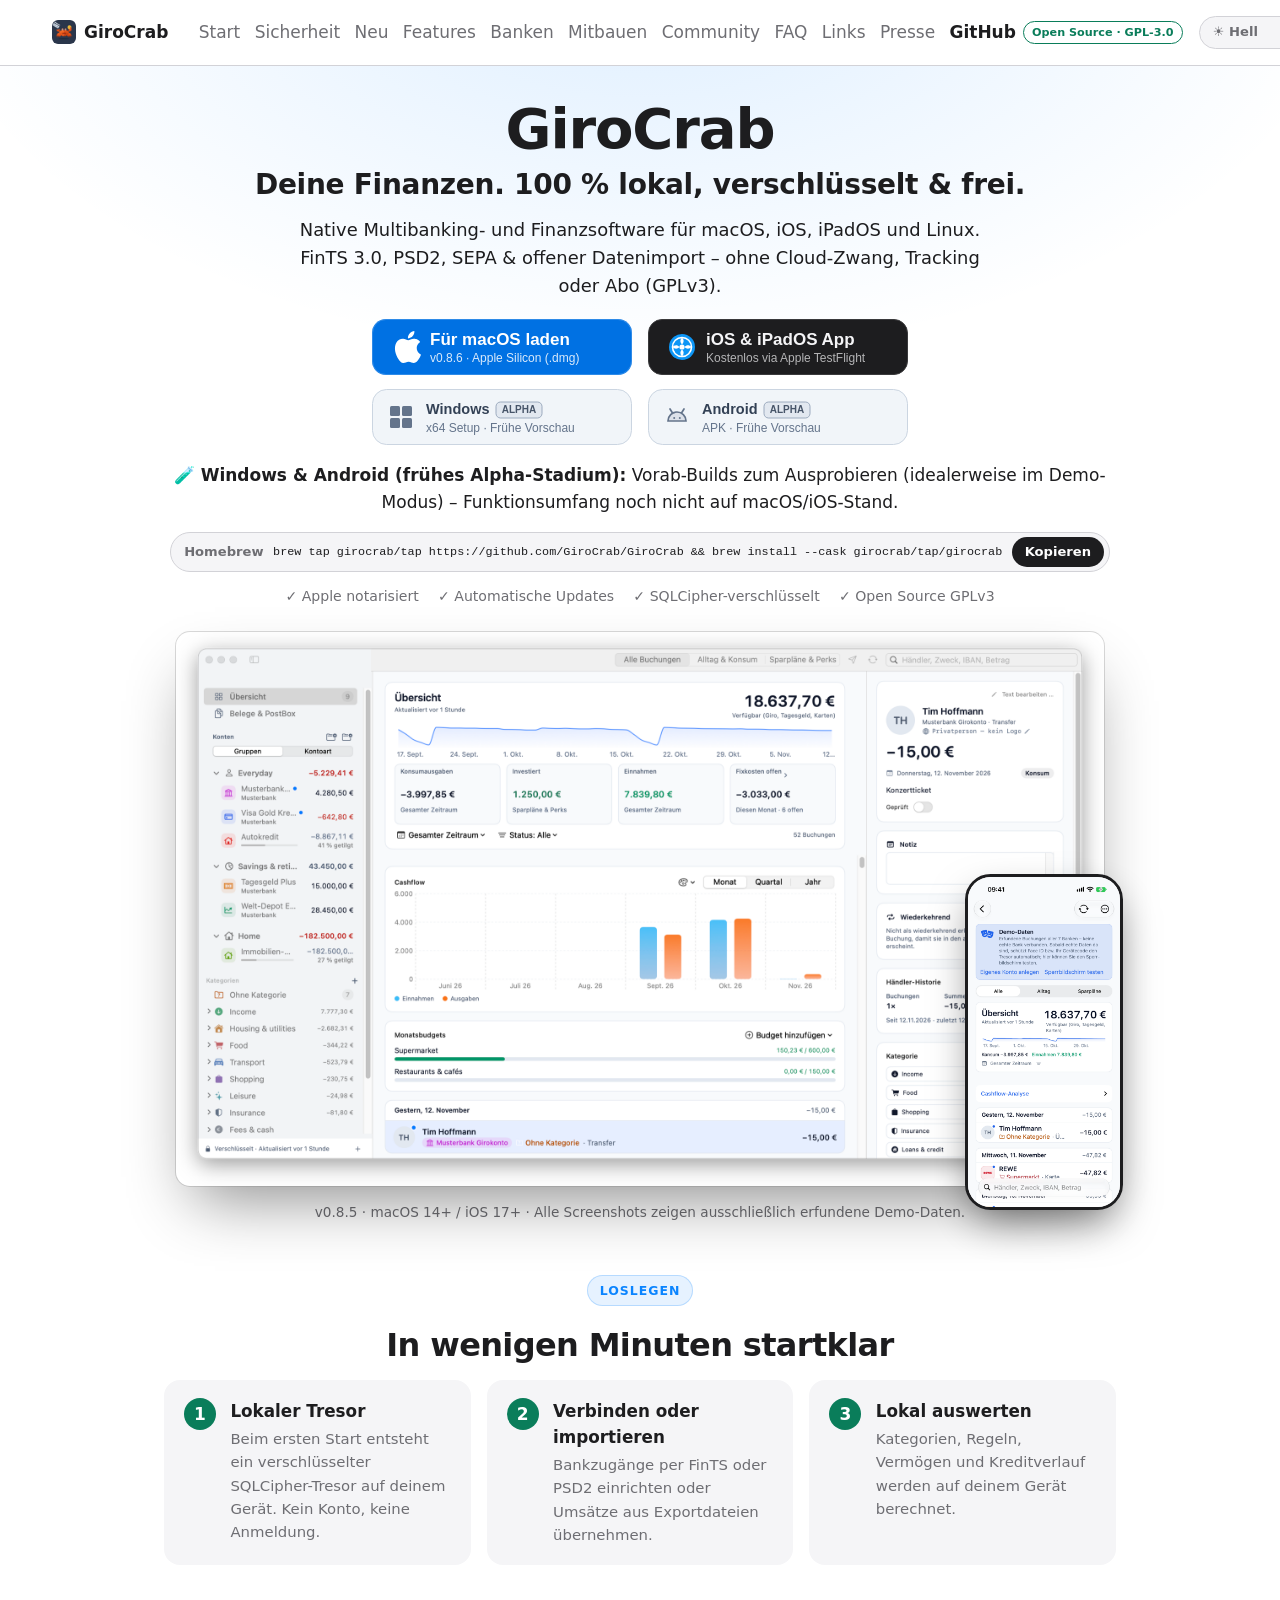
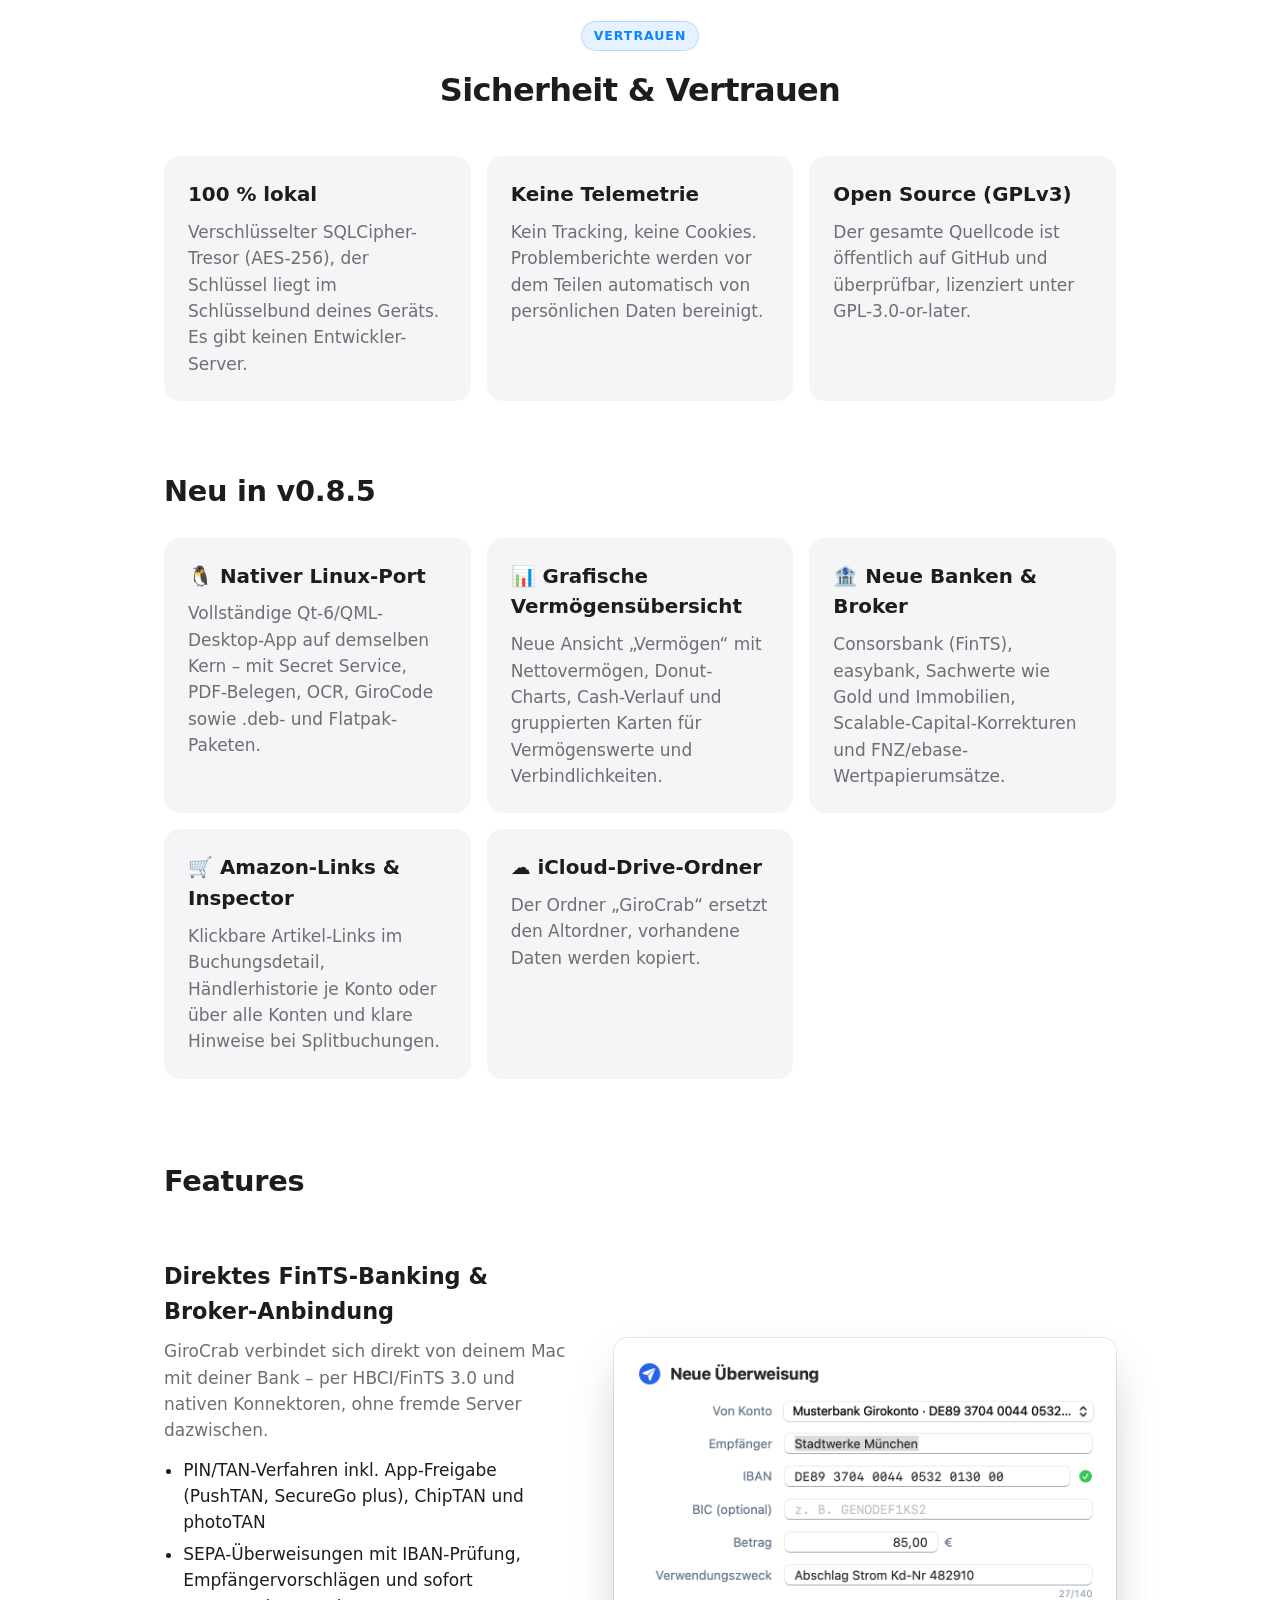
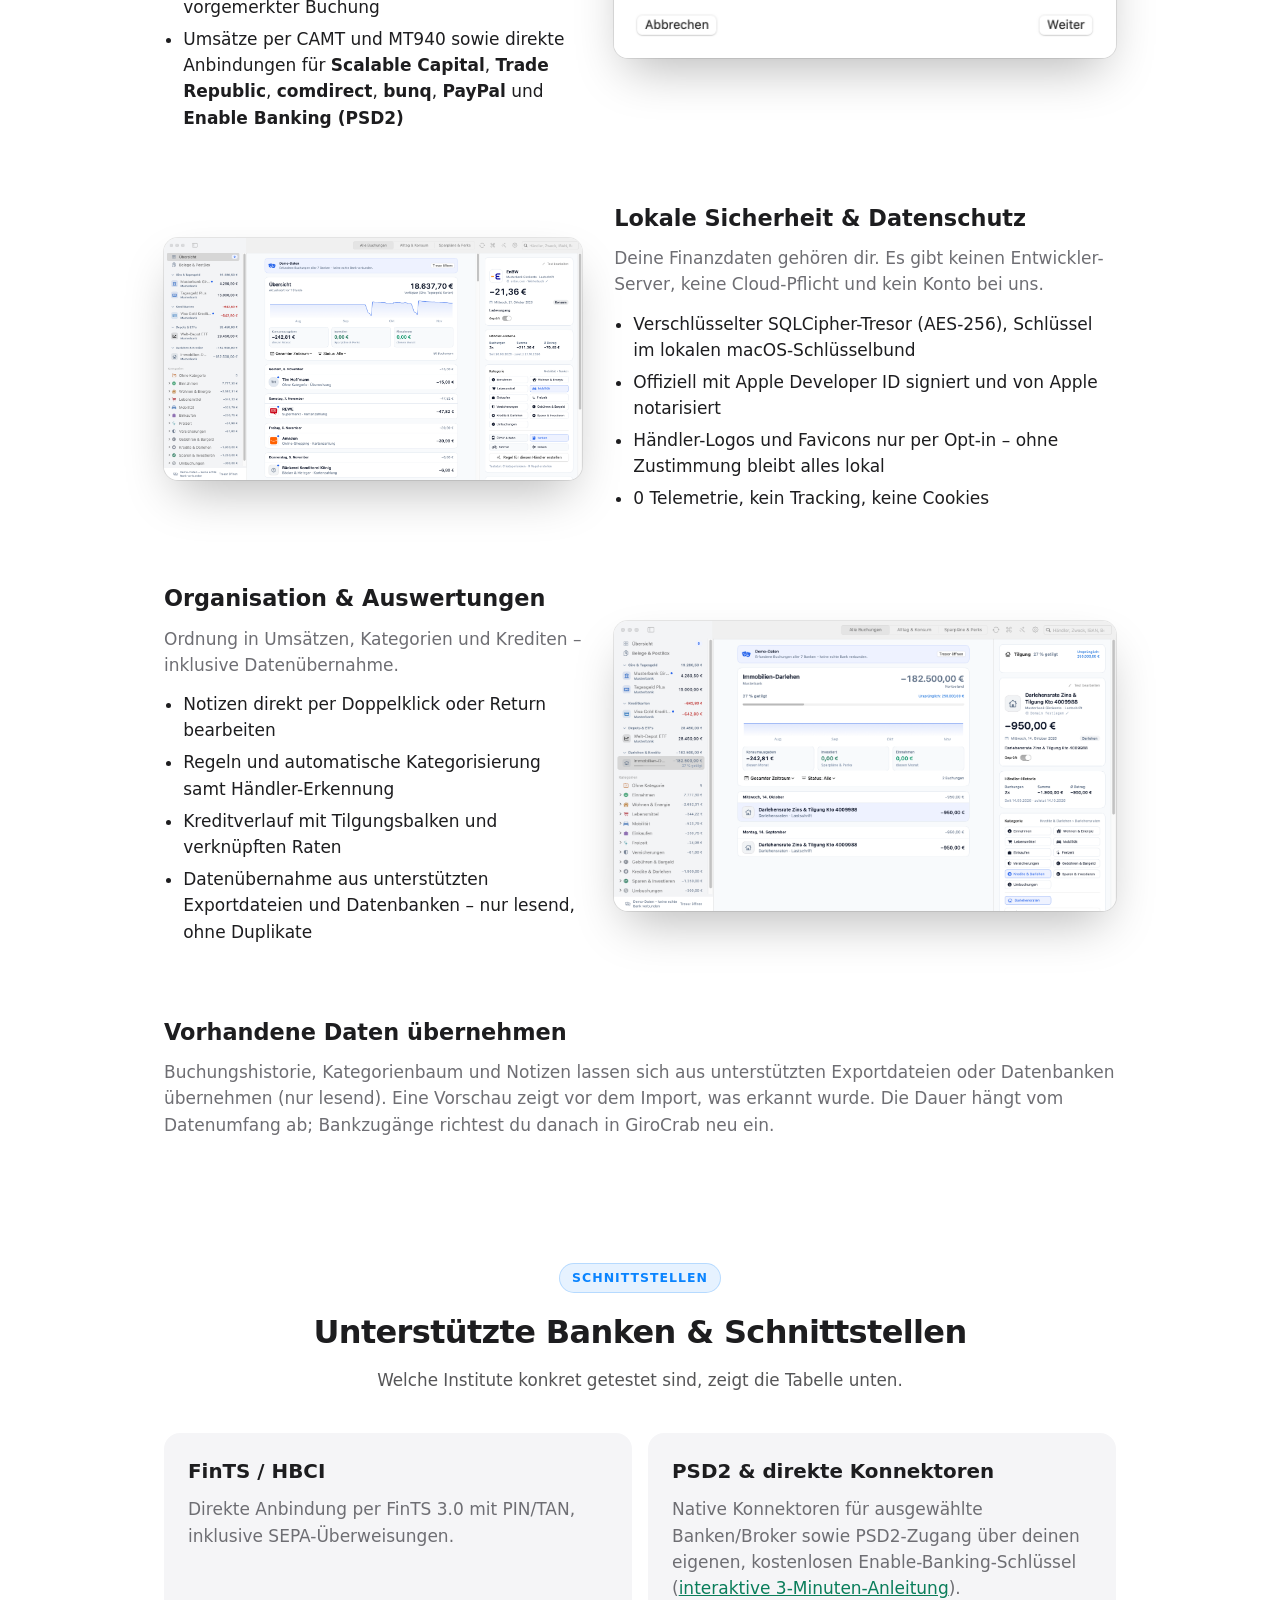
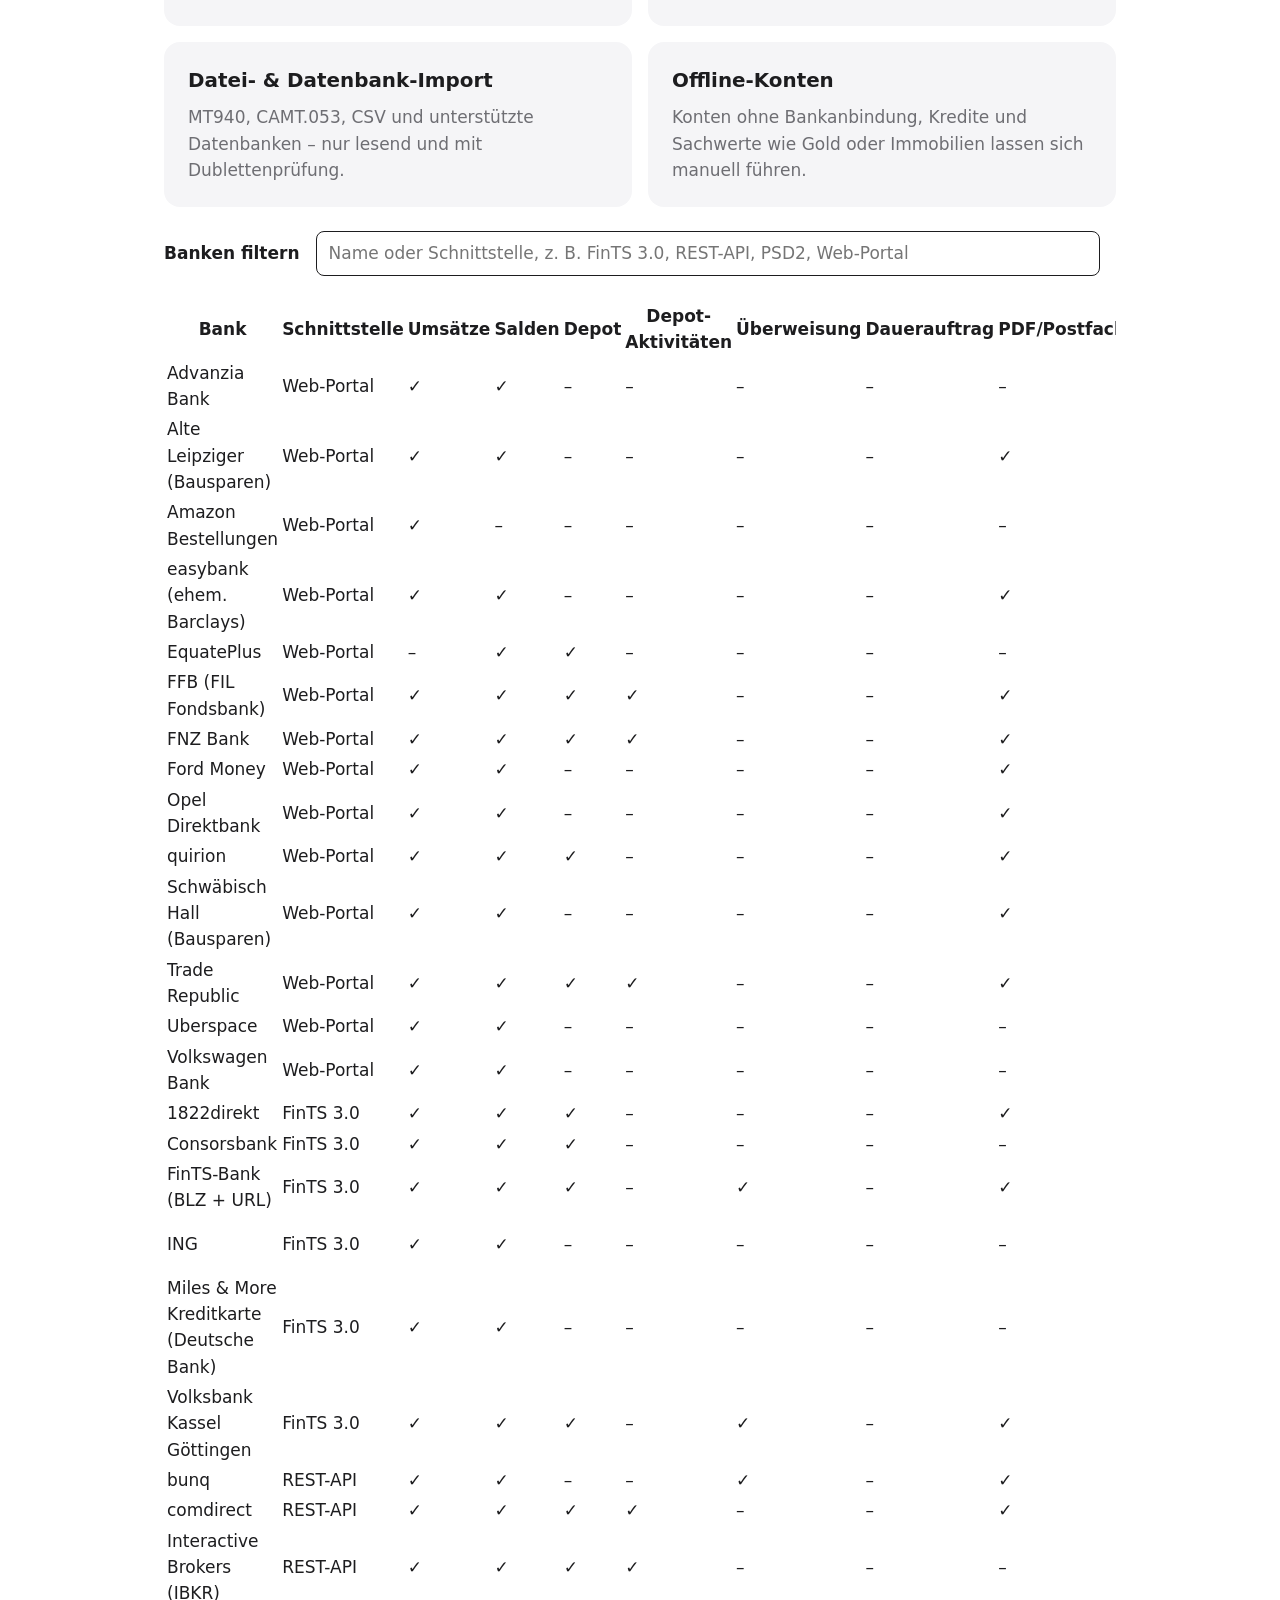
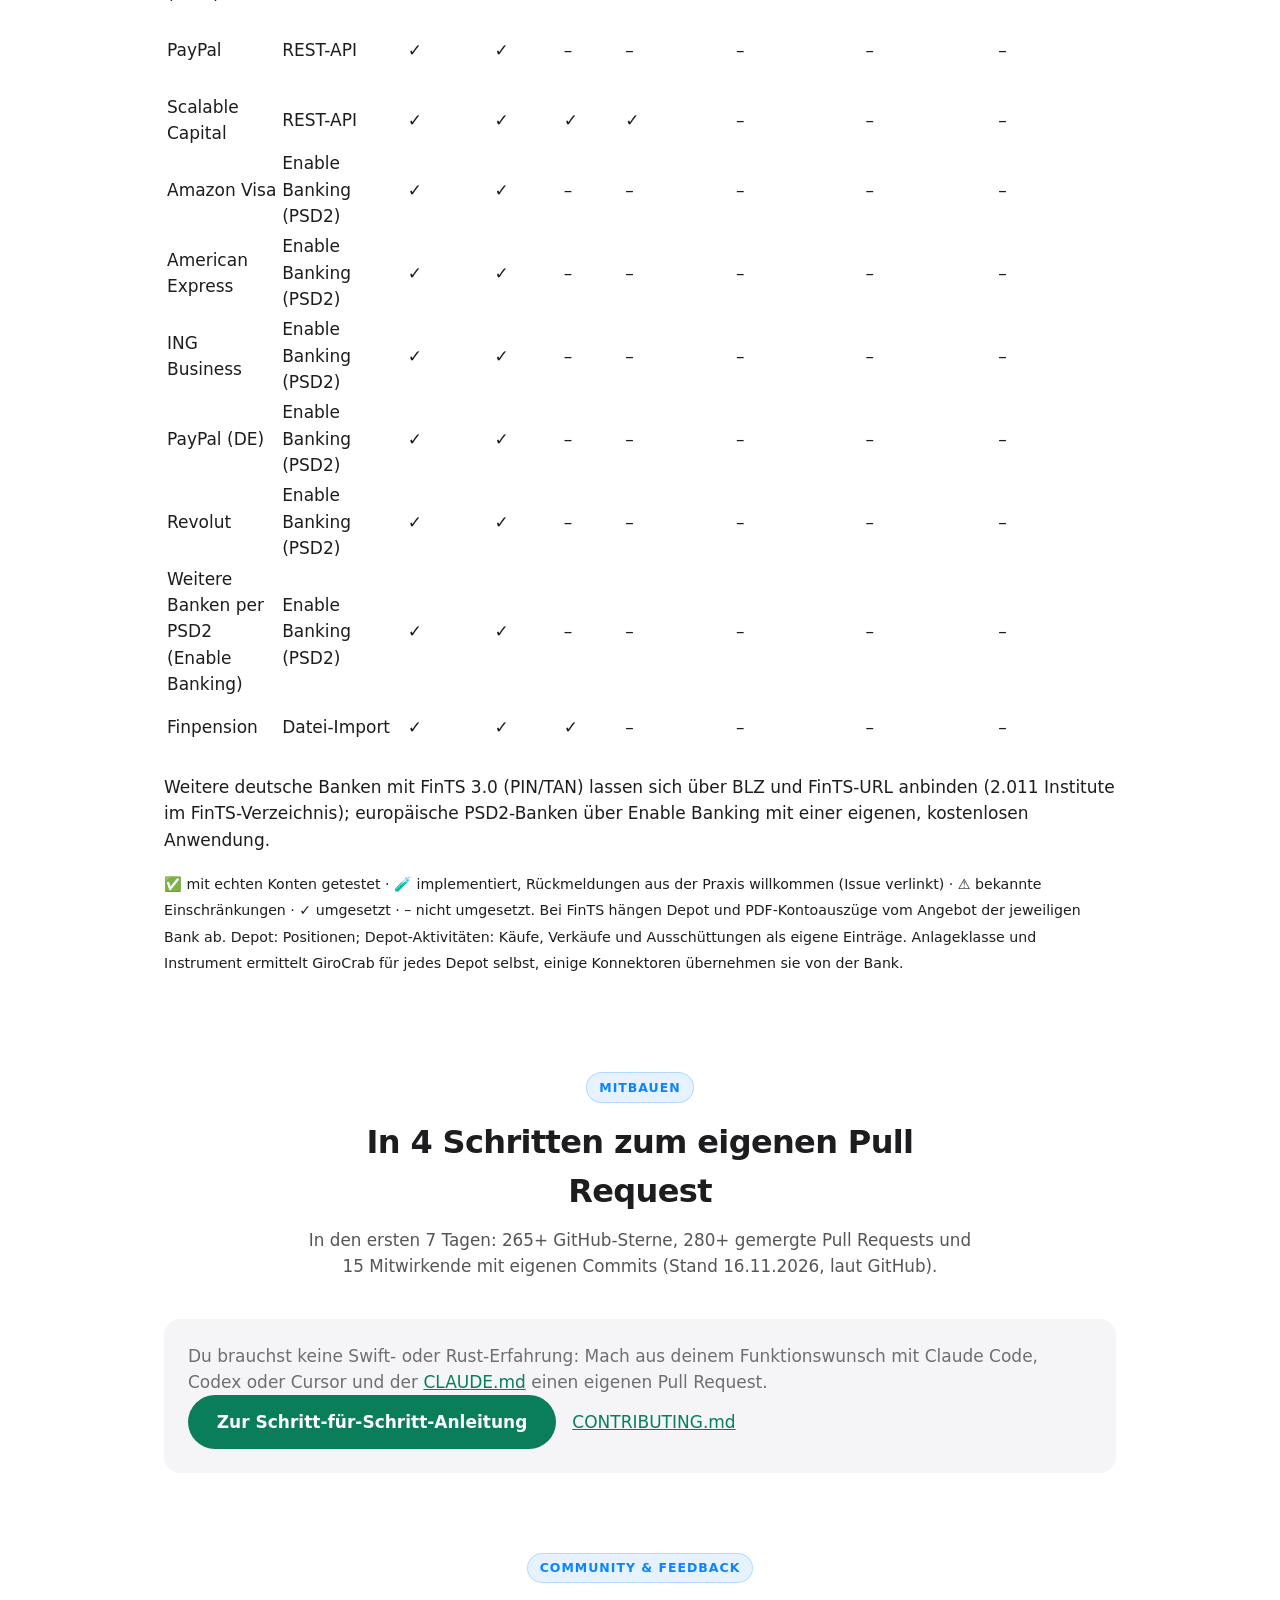
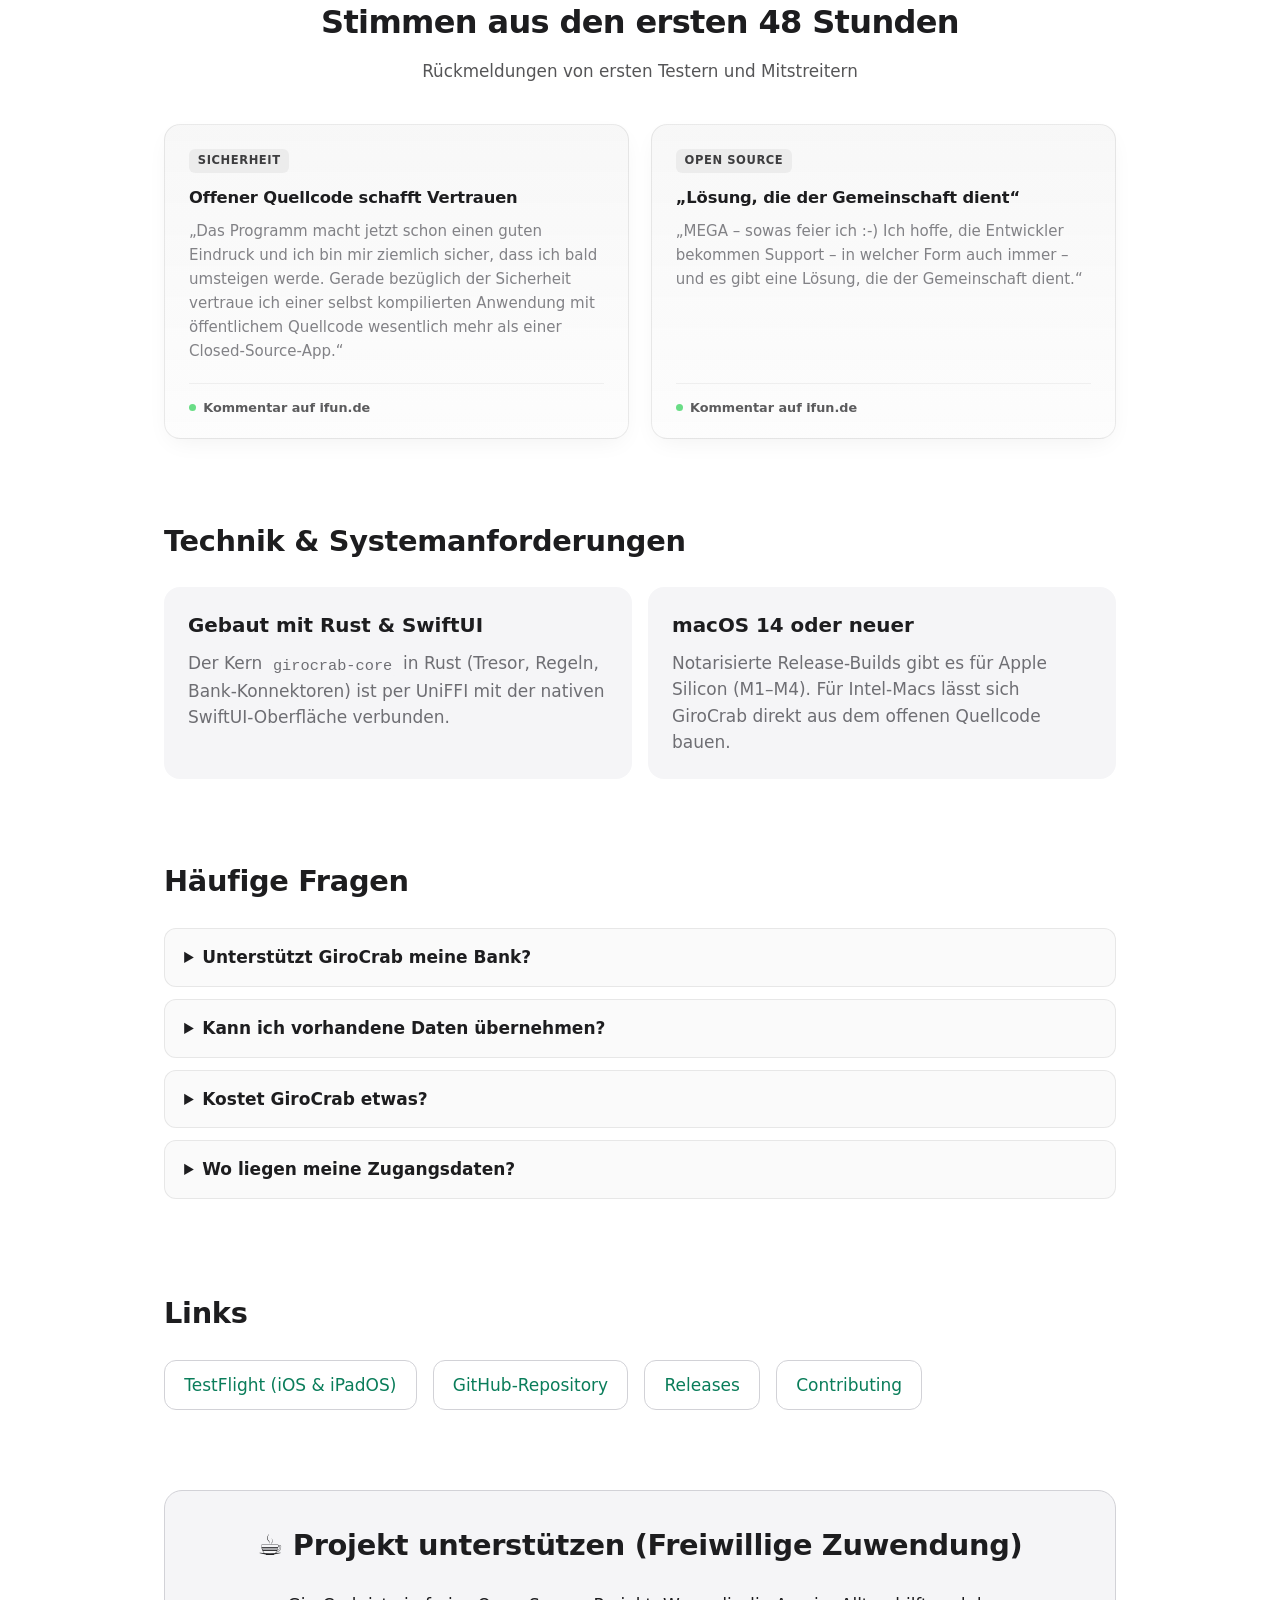
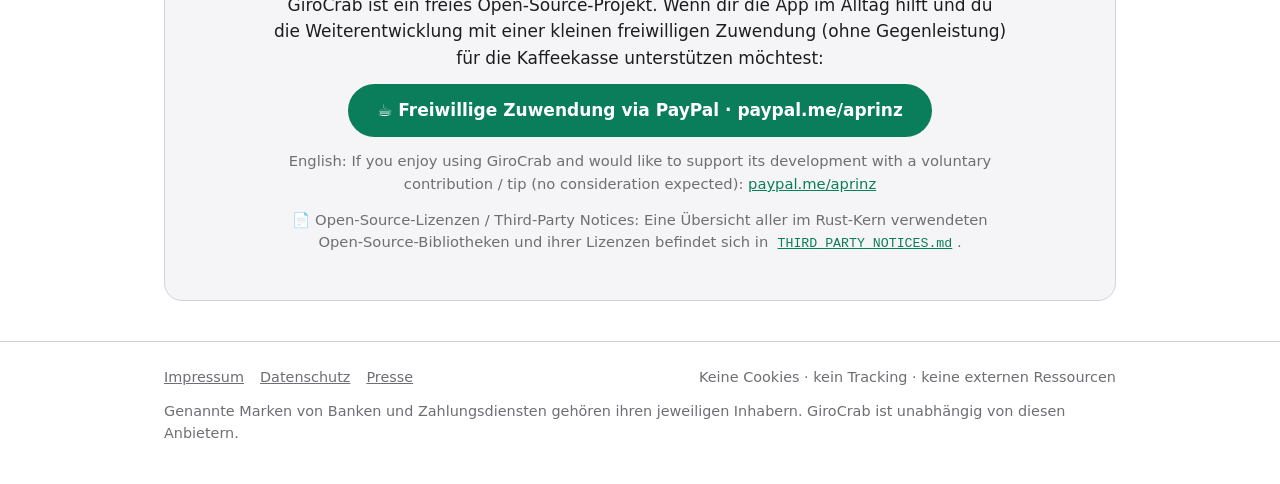
==== commit ce4bb982: "fix: use explicit tap URL for Homebrew cask install (GiroCrab/GiroCrab#1393)" ====
--- a/index.html
+++ b/index.html
@@ -116,7 +116,7 @@
 <a class="cta-btn" href="https://github.com/GiroCrab/GiroCrab/releases/latest/download/GiroCrab-Android-alpha.apk" title="Android APK (Frühes Alpha-Stadium)"><img src="img/download-android-alpha.svg" alt="Für Android laden (Alpha – Frühe Vorschau)" width="260" height="56"></a>
 </div>
 <p class="reveal d3" style="margin-top:10px;font-size:0.84rem;opacity:0.78;text-align:center;">🧪 <strong>Windows &amp; Android (frühes Alpha-Stadium):</strong> Vorab-Builds zum Ausprobieren (idealerweise im Demo-Modus) – Funktionsumfang noch nicht auf macOS/iOS-Stand.</p>
-<div class="brew-pill reveal d3"><span class="brew-label">Homebrew</span><code>brew install --cask GiroCrab/GiroCrab/girocrab</code><button type="button" class="copy-btn" data-copy="brew install --cask GiroCrab/GiroCrab/girocrab" aria-label="Homebrew-Befehl kopieren">Kopieren</button></div>
+<div class="brew-pill reveal d3"><span class="brew-label">Homebrew</span><code>brew tap girocrab/tap https://github.com/GiroCrab/GiroCrab && brew install --cask girocrab/tap/girocrab</code><button type="button" class="copy-btn" data-copy="brew tap girocrab/tap https://github.com/GiroCrab/GiroCrab && brew install --cask girocrab/tap/girocrab" aria-label="Homebrew-Befehl kopieren">Kopieren</button></div>
 <ul class="trust reveal d3"><li>✓ Apple notarisiert</li><li>✓ Automatische Updates</li><li>✓ SQLCipher-verschlüsselt</li><li>✓ Open Source GPLv3</li></ul>
 <div class="showcase-wrap reveal d4">
 <div class="showcase">
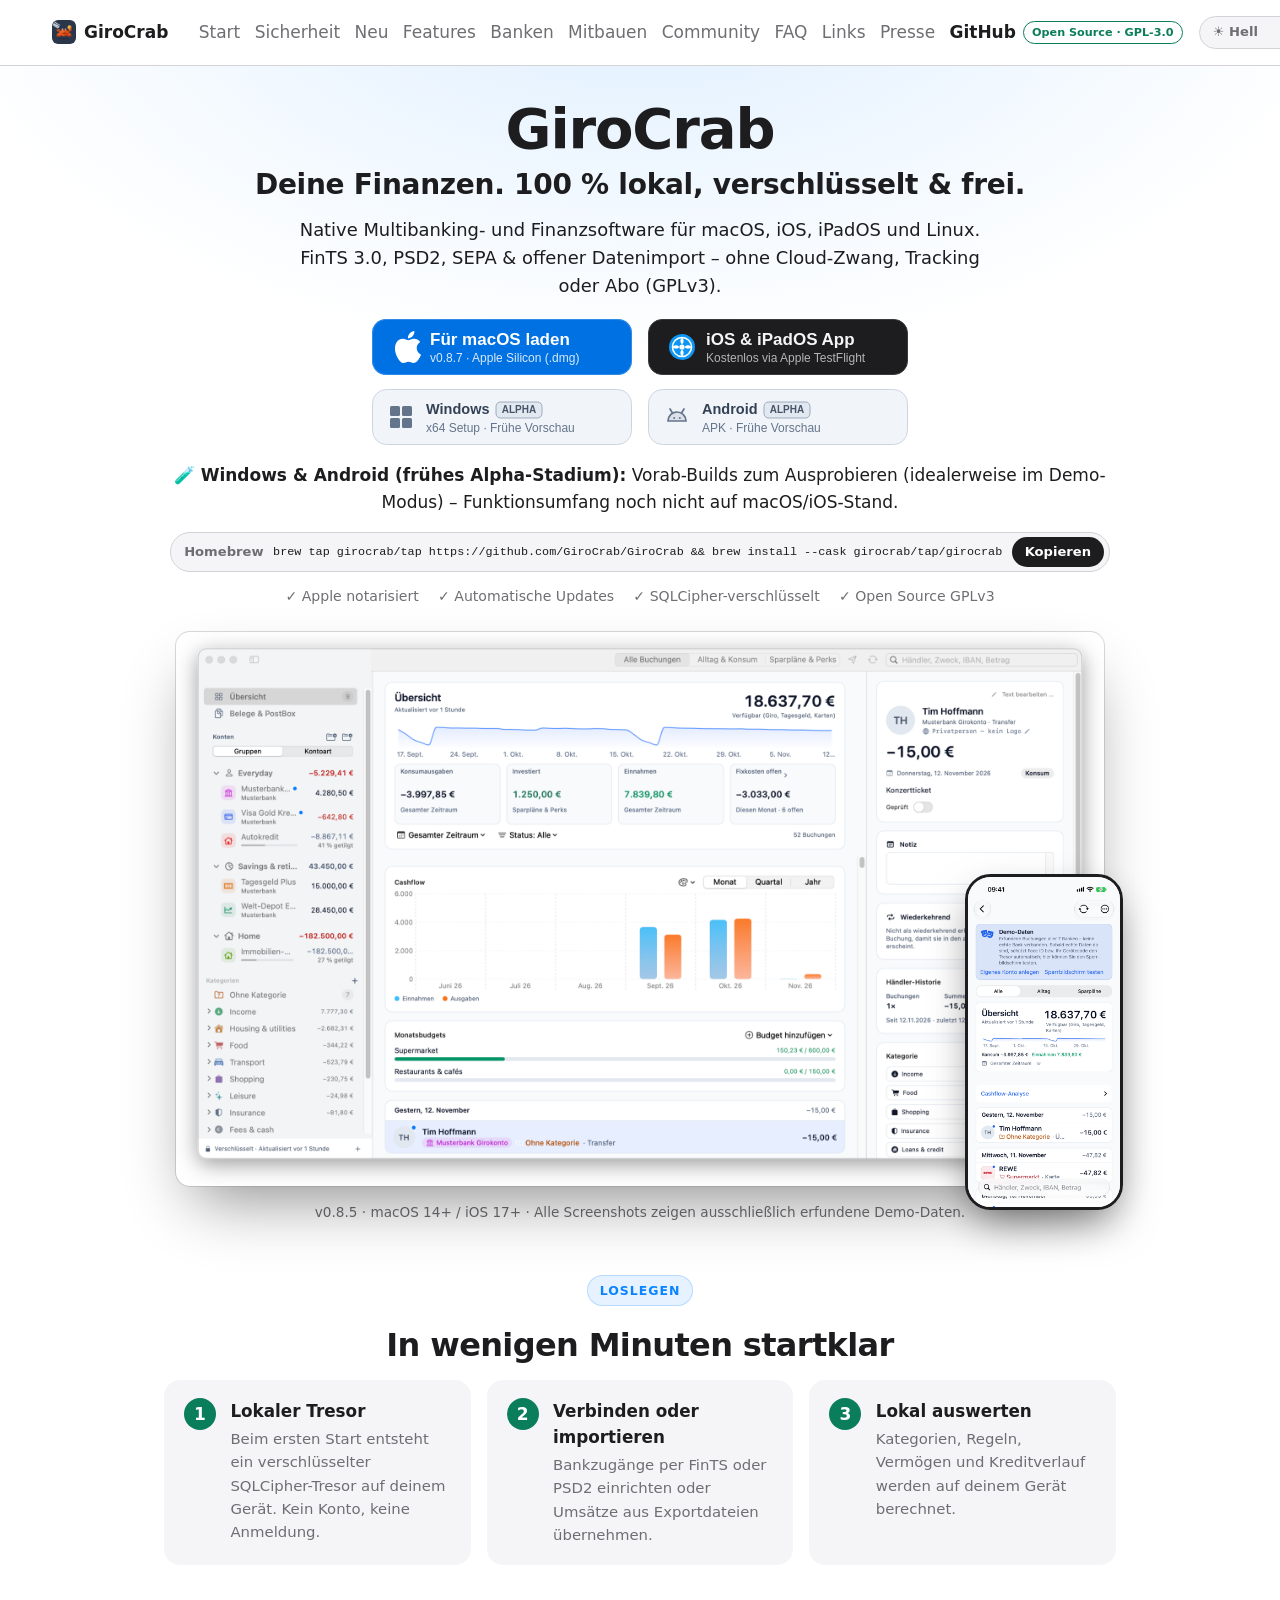
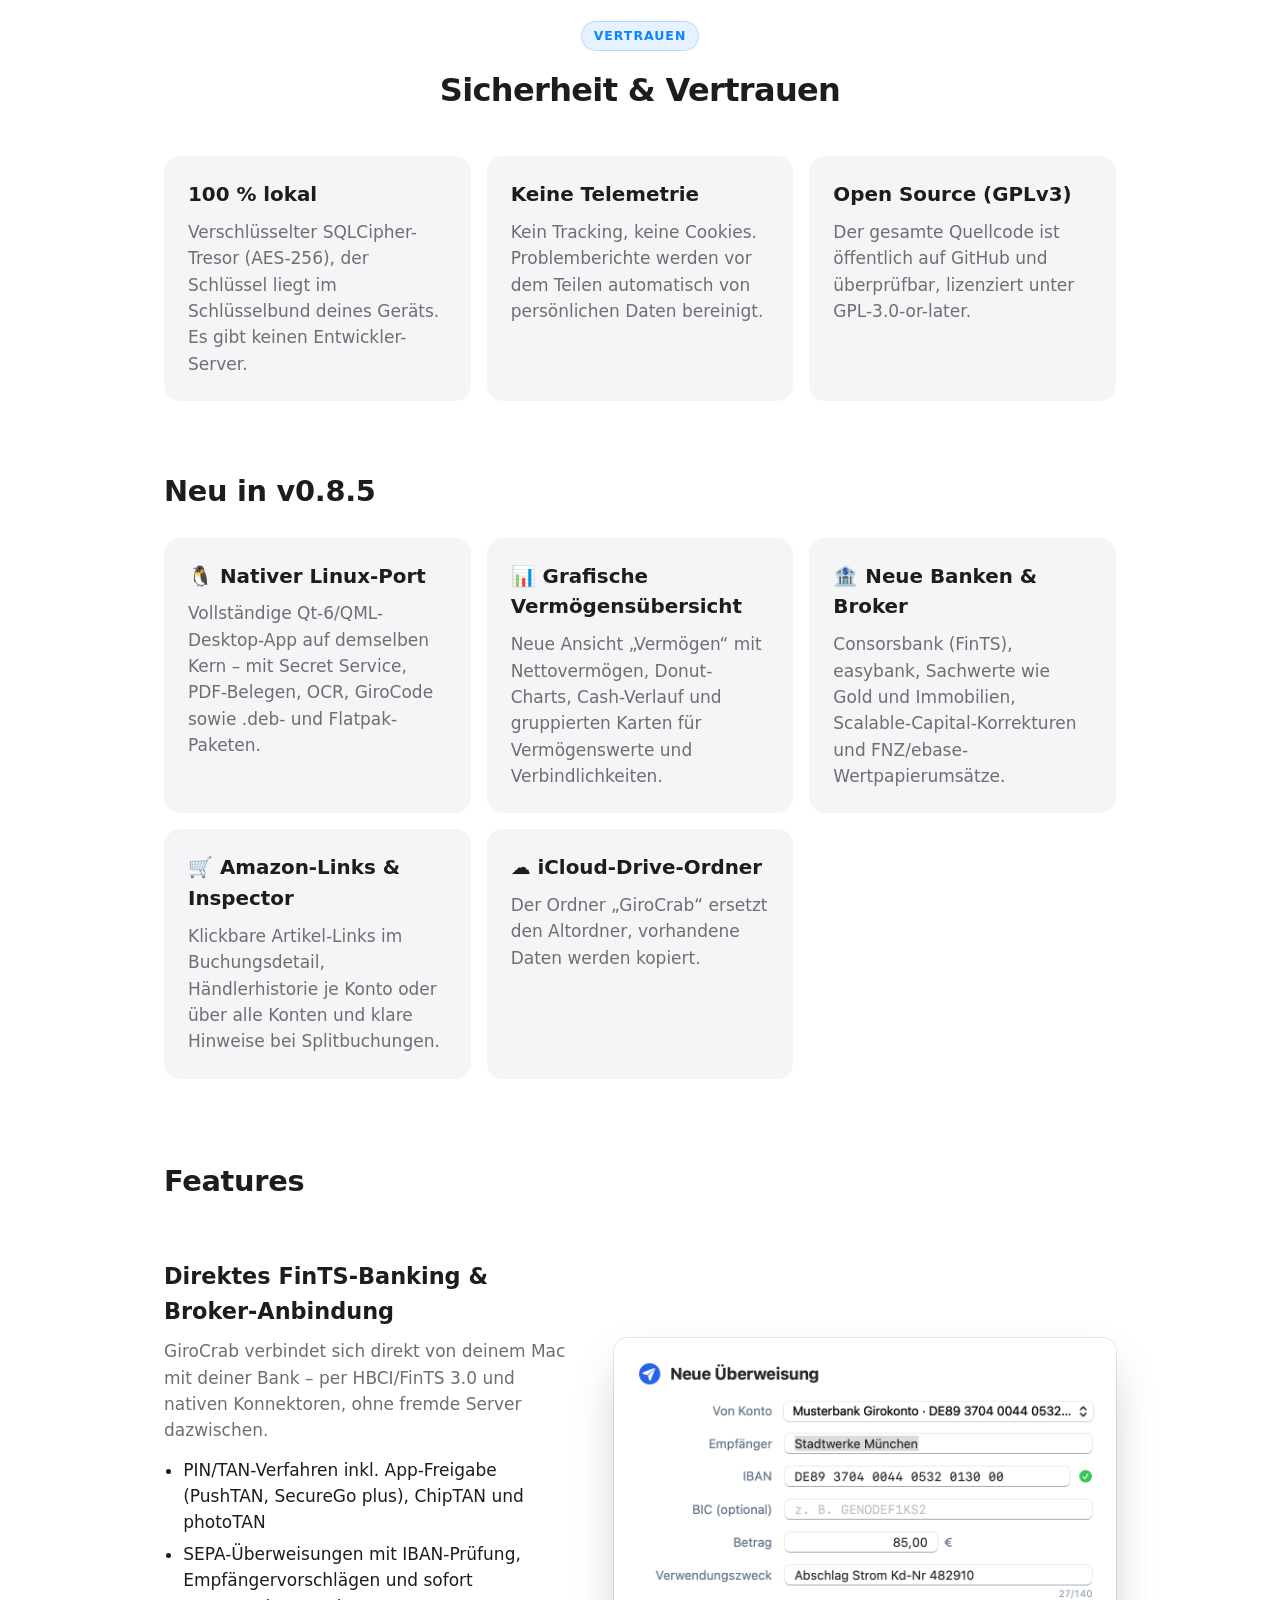
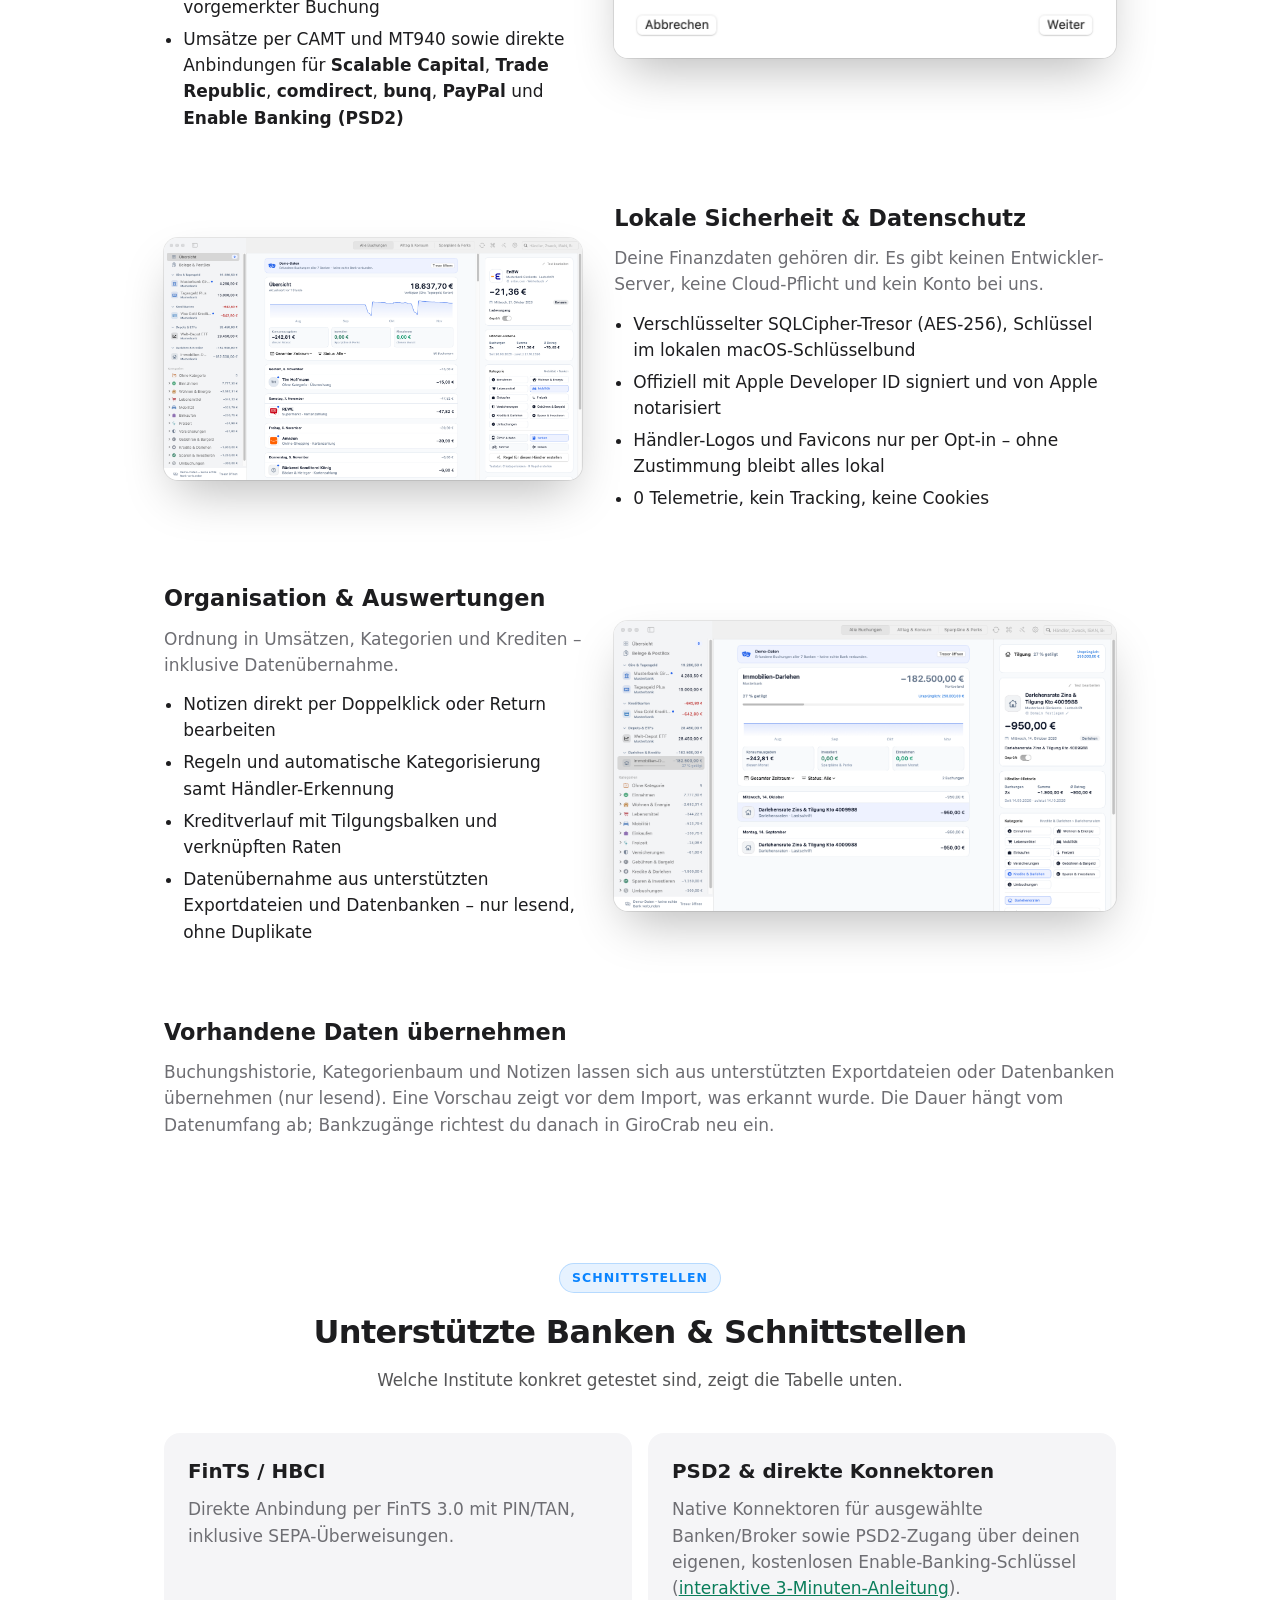
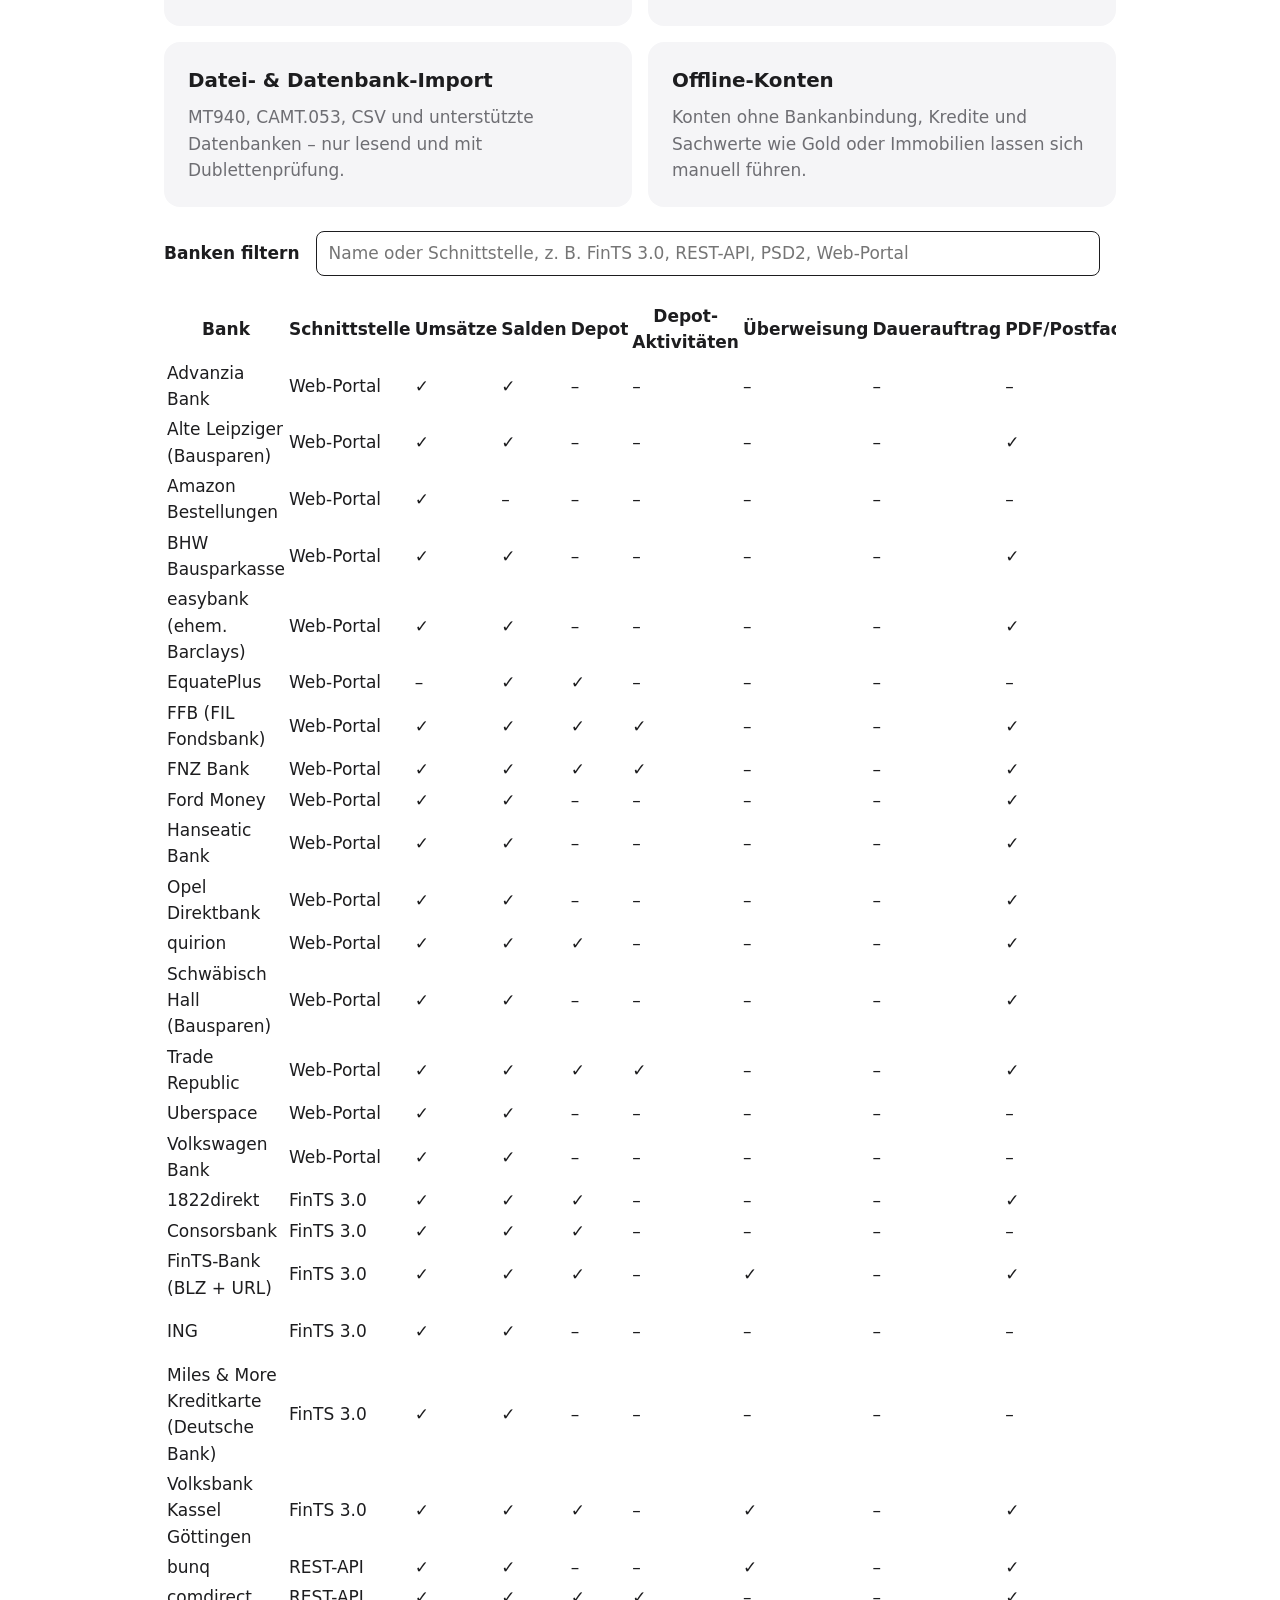
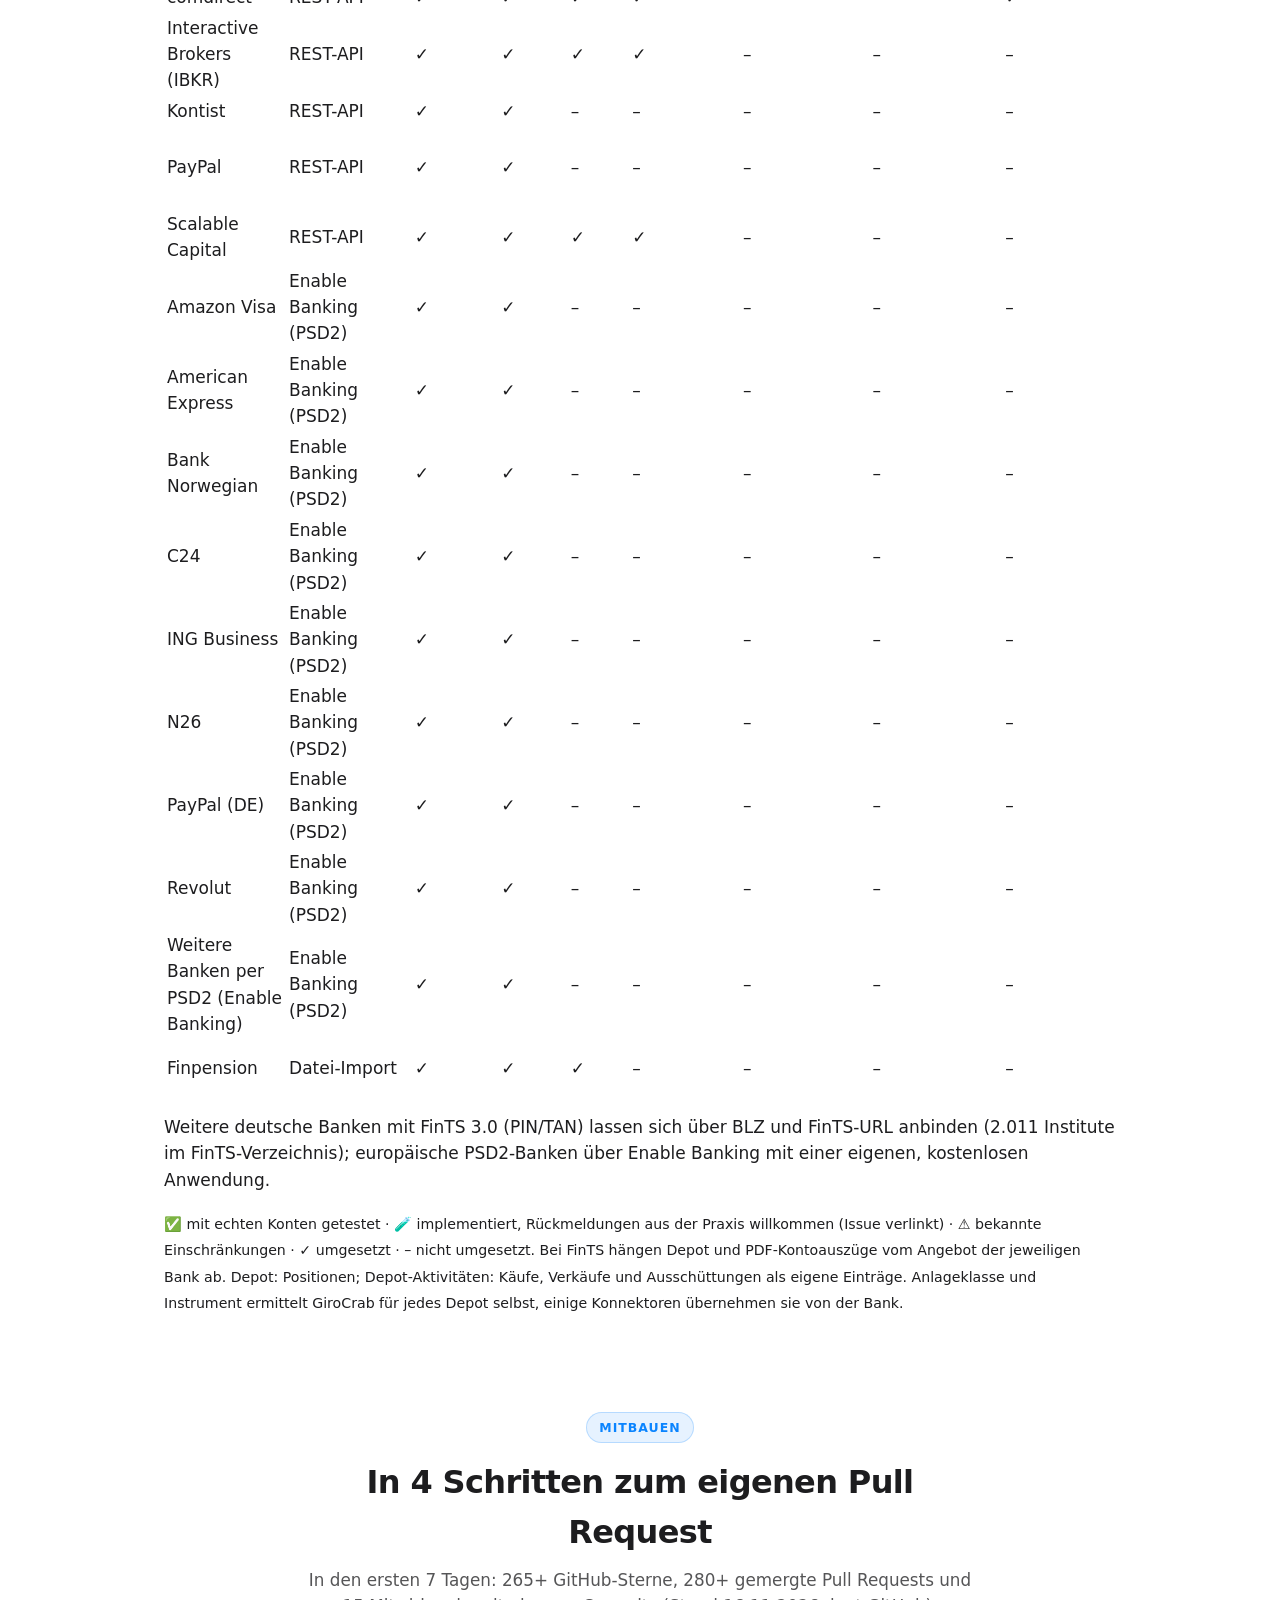
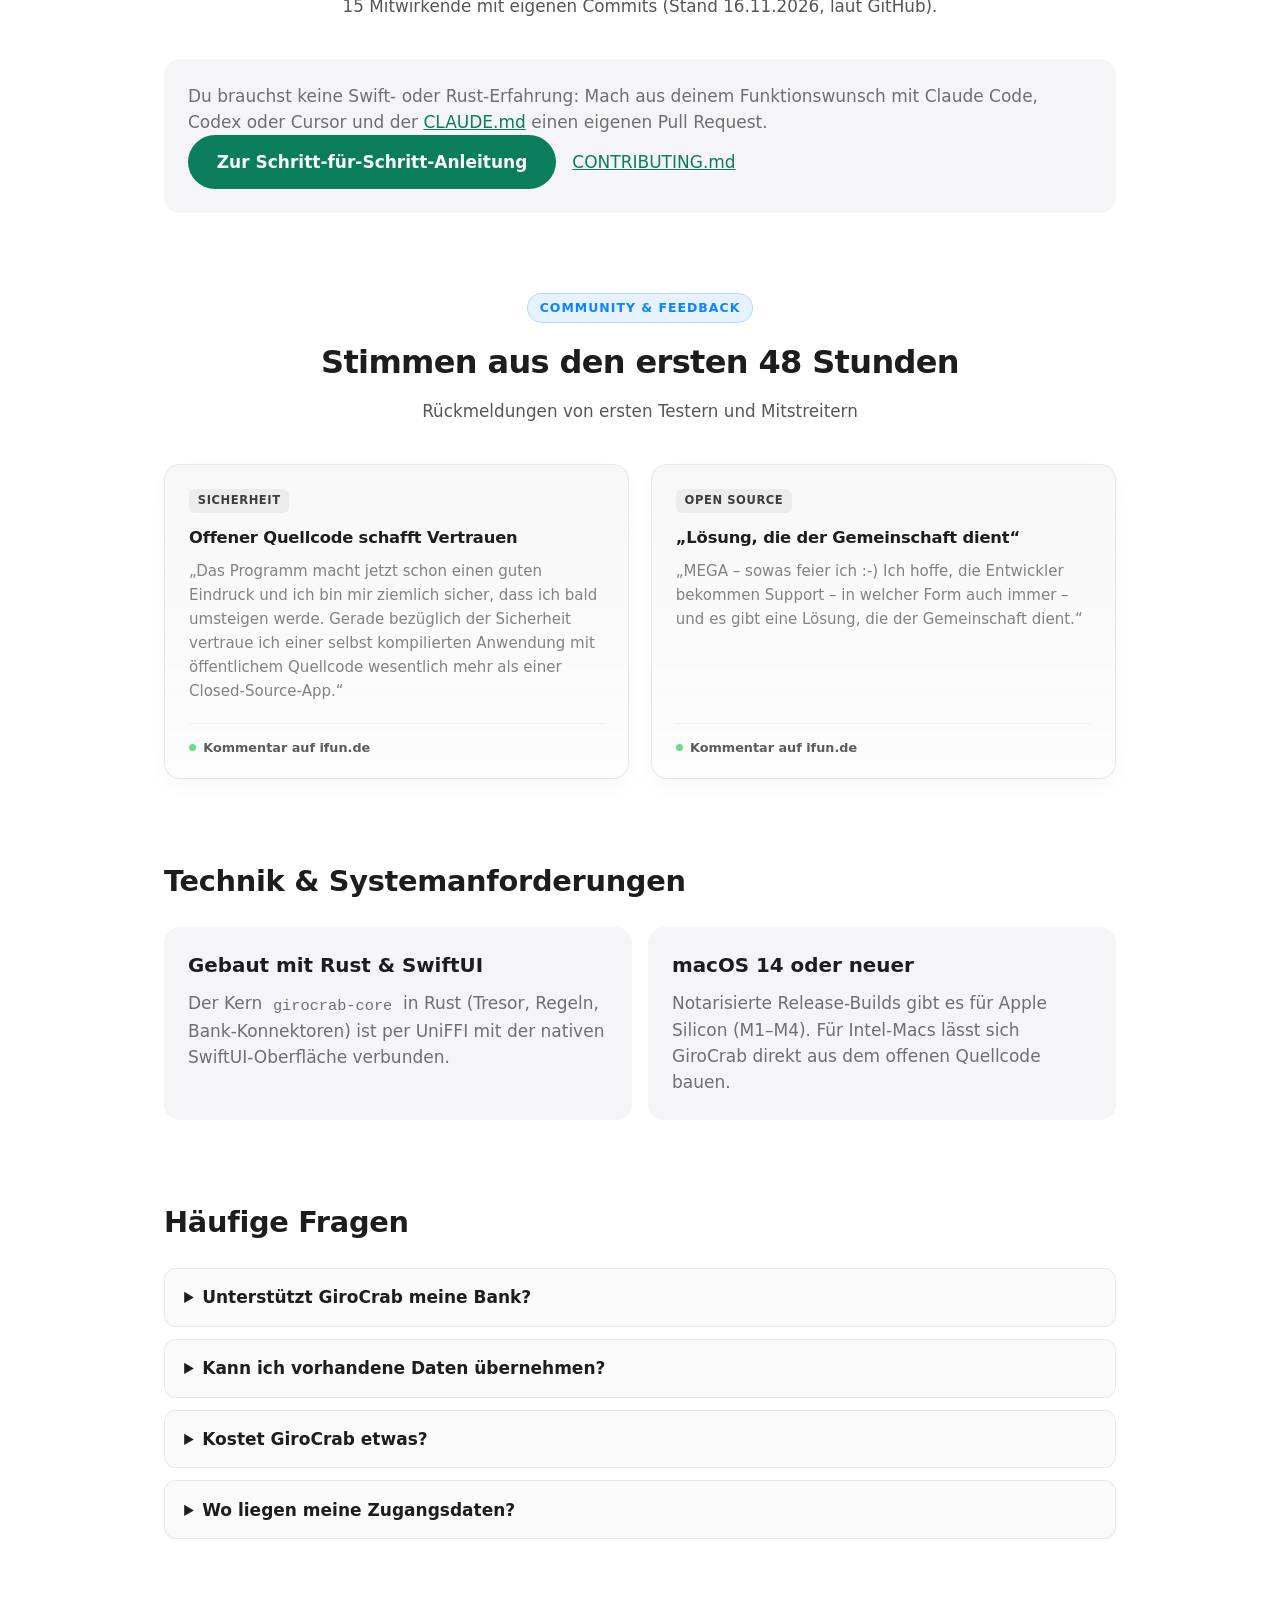
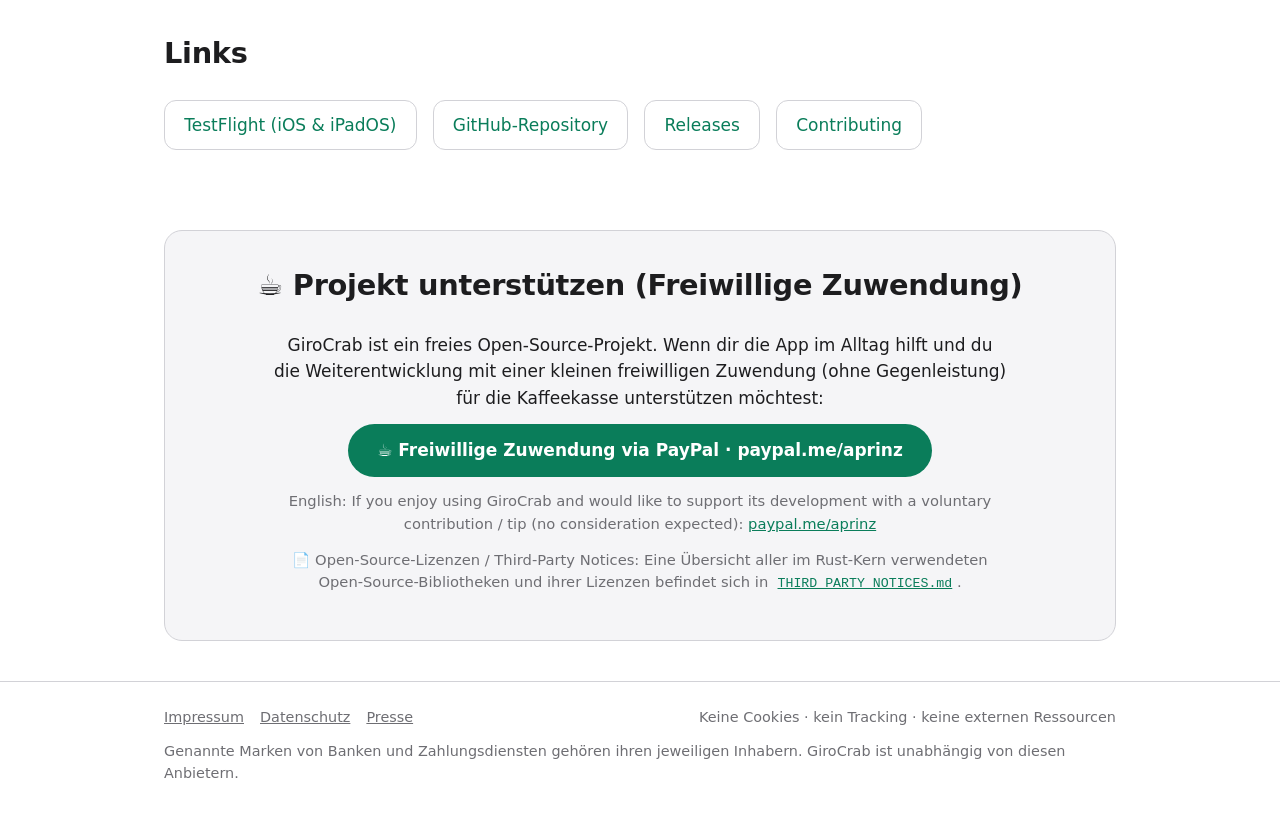
==== commit 9fd1b902: "chore: Website an Release v0.8.7 und Konnektor-Katalog angleichen" ====
--- a/index.html
+++ b/index.html
@@ -108,7 +108,7 @@
 <p class="value reveal d1">Deine Finanzen. 100&nbsp;% lokal, verschlüsselt &amp; frei.</p>
 <p class="tagline reveal d2">Native Multibanking- und Finanzsoftware für macOS, iOS, iPadOS und Linux. FinTS 3.0, PSD2, SEPA &amp; offener Datenimport – ohne Cloud-Zwang, Tracking oder Abo (GPLv3).</p>
 <div class="cta reveal d3">
-<a class="cta-btn" href="https://github.com/GiroCrab/GiroCrab/releases/latest/download/GiroCrab-macOS-arm64.dmg"><img src="img/download-macos.svg" alt="Für macOS laden – v0.8.6 · Apple Silicon (.dmg)" width="260" height="56"></a>
+<a class="cta-btn" href="https://github.com/GiroCrab/GiroCrab/releases/latest/download/GiroCrab-macOS-arm64.dmg"><img src="img/download-macos.svg" alt="Für macOS laden – v0.8.7 · Apple Silicon (.dmg)" width="260" height="56"></a>
 <a class="cta-btn" href="https://testflight.apple.com/join/KBmvKVpT"><img src="img/download-ios.svg" alt="iOS &amp; iPadOS App – kostenlos via Apple TestFlight" width="260" height="56"></a>
 </div>
       <div class="cta reveal d3" style="margin-top:12px;">
@@ -221,7 +221,7 @@
 
 <div class="bank-filter"><label for="bank-filter-input">Banken filtern</label><input type="search" id="bank-filter-input" placeholder="Name oder Schnittstelle, z. B. FinTS 3.0, REST-API, PSD2, Web-Portal" autocomplete="off" hidden><span id="bank-filter-count" role="status" aria-live="polite"></span></div>
 <!-- BEGIN GENERATED BANKS TABLE -->
-<div class="matrix-wrap"><table class="bank-matrix"><thead><tr><th scope="col">Bank</th><th scope="col">Schnittstelle</th><th scope="col">Umsätze</th><th scope="col">Salden</th><th scope="col">Depot</th><th scope="col">Depot-Aktivitäten</th><th scope="col">Überweisung</th><th scope="col">Dauerauftrag</th><th scope="col">PDF/Postfach</th><th scope="col">Status</th></tr></thead><tbody><tr class="status-testingwanted"><td>Advanzia Bank</td><td>Web-Portal</td><td>✓</td><td>✓</td><td>–</td><td>–</td><td>–</td><td>–</td><td>–</td><td>🧪 Test gesucht <a href="https://github.com/GiroCrab/GiroCrab/issues/177">#177</a></td></tr><tr class="status-verified"><td>Alte Leipziger (Bausparen)</td><td>Web-Portal</td><td>✓</td><td>✓</td><td>–</td><td>–</td><td>–</td><td>–</td><td>✓</td><td>✅ Verifiziert</td></tr><tr class="status-testingwanted"><td>Amazon Bestellungen</td><td>Web-Portal</td><td>✓</td><td>–</td><td>–</td><td>–</td><td>–</td><td>–</td><td>–</td><td>🧪 Test gesucht</td></tr><tr class="status-testingwanted"><td>easybank (ehem. Barclays)</td><td>Web-Portal</td><td>✓</td><td>✓</td><td>–</td><td>–</td><td>–</td><td>–</td><td>✓</td><td>🧪 Test gesucht</td></tr><tr class="status-testingwanted"><td>EquatePlus</td><td>Web-Portal</td><td>–</td><td>✓</td><td>✓</td><td>–</td><td>–</td><td>–</td><td>–</td><td>🧪 Test gesucht</td></tr><tr class="status-testingwanted"><td>FFB (FIL Fondsbank)</td><td>Web-Portal</td><td>✓</td><td>✓</td><td>✓</td><td>✓</td><td>–</td><td>–</td><td>✓</td><td>🧪 Test gesucht</td></tr><tr class="status-verified"><td>FNZ Bank</td><td>Web-Portal</td><td>✓</td><td>✓</td><td>✓</td><td>✓</td><td>–</td><td>–</td><td>✓</td><td>✅ Verifiziert</td></tr><tr class="status-testingwanted"><td>Ford Money</td><td>Web-Portal</td><td>✓</td><td>✓</td><td>–</td><td>–</td><td>–</td><td>–</td><td>✓</td><td>🧪 Test gesucht</td></tr><tr class="status-testingwanted"><td>Opel Direktbank</td><td>Web-Portal</td><td>✓</td><td>✓</td><td>–</td><td>–</td><td>–</td><td>–</td><td>✓</td><td>🧪 Test gesucht</td></tr><tr class="status-verified"><td>quirion</td><td>Web-Portal</td><td>✓</td><td>✓</td><td>✓</td><td>–</td><td>–</td><td>–</td><td>✓</td><td>✅ Verifiziert</td></tr><tr class="status-testingwanted"><td>Schwäbisch Hall (Bausparen)</td><td>Web-Portal</td><td>✓</td><td>✓</td><td>–</td><td>–</td><td>–</td><td>–</td><td>✓</td><td>🧪 Test gesucht <a href="https://github.com/GiroCrab/GiroCrab/issues/290">#290</a></td></tr><tr class="status-limited"><td>Trade Republic</td><td>Web-Portal</td><td>✓</td><td>✓</td><td>✓</td><td>✓</td><td>–</td><td>–</td><td>✓</td><td>⚠️ Mit Einschränkungen</td></tr><tr class="status-verified"><td>Uberspace</td><td>Web-Portal</td><td>✓</td><td>✓</td><td>–</td><td>–</td><td>–</td><td>–</td><td>–</td><td>✅ Verifiziert</td></tr><tr class="status-limited"><td>Volkswagen Bank</td><td>Web-Portal</td><td>✓</td><td>✓</td><td>–</td><td>–</td><td>–</td><td>–</td><td>–</td><td>⚠️ Mit Einschränkungen</td></tr><tr class="status-verified"><td>1822direkt</td><td>FinTS 3.0</td><td>✓</td><td>✓</td><td>✓</td><td>–</td><td>–</td><td>–</td><td>✓</td><td>✅ Verifiziert</td></tr><tr class="status-verified"><td>Consorsbank</td><td>FinTS 3.0</td><td>✓</td><td>✓</td><td>✓</td><td>–</td><td>–</td><td>–</td><td>–</td><td>✅ Verifiziert</td></tr><tr class="status-verified"><td>FinTS-Bank (BLZ + URL)</td><td>FinTS 3.0</td><td>✓</td><td>✓</td><td>✓</td><td>–</td><td>✓</td><td>–</td><td>✓</td><td>✅ Verifiziert</td></tr><tr class="status-testingwanted"><td>ING</td><td>FinTS 3.0</td><td>✓</td><td>✓</td><td>–</td><td>–</td><td>–</td><td>–</td><td>–</td><td>🧪 Test gesucht <a href="https://github.com/GiroCrab/GiroCrab/issues/313">#313</a></td></tr><tr class="status-verified"><td>Miles &amp; More Kreditkarte (Deutsche Bank)</td><td>FinTS 3.0</td><td>✓</td><td>✓</td><td>–</td><td>–</td><td>–</td><td>–</td><td>–</td><td>✅ Verifiziert</td></tr><tr class="status-verified"><td>Volksbank Kassel Göttingen</td><td>FinTS 3.0</td><td>✓</td><td>✓</td><td>✓</td><td>–</td><td>✓</td><td>–</td><td>✓</td><td>✅ Verifiziert</td></tr><tr class="status-verified"><td>bunq</td><td>REST-API</td><td>✓</td><td>✓</td><td>–</td><td>–</td><td>✓</td><td>–</td><td>✓</td><td>✅ Verifiziert</td></tr><tr class="status-verified"><td>comdirect</td><td>REST-API</td><td>✓</td><td>✓</td><td>✓</td><td>✓</td><td>–</td><td>–</td><td>✓</td><td>✅ Verifiziert</td></tr><tr class="status-testingwanted"><td>Interactive Brokers (IBKR)</td><td>REST-API</td><td>✓</td><td>✓</td><td>✓</td><td>✓</td><td>–</td><td>–</td><td>–</td><td>🧪 Test gesucht</td></tr><tr class="status-limited"><td>PayPal</td><td>REST-API</td><td>✓</td><td>✓</td><td>–</td><td>–</td><td>–</td><td>–</td><td>–</td><td>⚠️ Mit Einschränkungen <a href="https://github.com/GiroCrab/GiroCrab/issues/156">#156</a></td></tr><tr class="status-testingwanted"><td>Scalable Capital</td><td>REST-API</td><td>✓</td><td>✓</td><td>✓</td><td>✓</td><td>–</td><td>–</td><td>–</td><td>🧪 Test gesucht <a href="https://github.com/GiroCrab/GiroCrab/issues/45">#45</a></td></tr><tr class="status-verified"><td>Amazon Visa</td><td>Enable Banking (PSD2)</td><td>✓</td><td>✓</td><td>–</td><td>–</td><td>–</td><td>–</td><td>–</td><td>✅ Verifiziert</td></tr><tr class="status-verified"><td>American Express</td><td>Enable Banking (PSD2)</td><td>✓</td><td>✓</td><td>–</td><td>–</td><td>–</td><td>–</td><td>–</td><td>✅ Verifiziert</td></tr><tr class="status-testingwanted"><td>ING Business</td><td>Enable Banking (PSD2)</td><td>✓</td><td>✓</td><td>–</td><td>–</td><td>–</td><td>–</td><td>–</td><td>🧪 Test gesucht <a href="https://github.com/GiroCrab/GiroCrab/issues/721">#721</a></td></tr><tr class="status-verified"><td>PayPal (DE)</td><td>Enable Banking (PSD2)</td><td>✓</td><td>✓</td><td>–</td><td>–</td><td>–</td><td>–</td><td>–</td><td>✅ Verifiziert</td></tr><tr class="status-testingwanted"><td>Revolut</td><td>Enable Banking (PSD2)</td><td>✓</td><td>✓</td><td>–</td><td>–</td><td>–</td><td>–</td><td>–</td><td>🧪 Test gesucht <a href="https://github.com/GiroCrab/GiroCrab/issues/289">#289</a></td></tr><tr class="status-limited"><td>Weitere Banken per PSD2 (Enable Banking)</td><td>Enable Banking (PSD2)</td><td>✓</td><td>✓</td><td>–</td><td>–</td><td>–</td><td>–</td><td>–</td><td>⚠️ Mit Einschränkungen</td></tr><tr class="status-testingwanted"><td>Finpension</td><td>Datei-Import</td><td>✓</td><td>✓</td><td>✓</td><td>–</td><td>–</td><td>–</td><td>–</td><td>🧪 Test gesucht <a href="https://github.com/GiroCrab/GiroCrab/issues/300">#300</a></td></tr></tbody></table></div><p class="matrix-note">Weitere deutsche Banken mit FinTS 3.0 (PIN/TAN) lassen sich über BLZ und FinTS-URL anbinden (2.011 Institute im FinTS-Verzeichnis); europäische PSD2-Banken über Enable Banking mit einer eigenen, kostenlosen Anwendung.</p><p class="matrix-note"><small>✅ mit echten Konten getestet · 🧪 implementiert, Rückmeldungen aus der Praxis willkommen (Issue verlinkt) · ⚠️ bekannte Einschränkungen · ✓ umgesetzt · – nicht umgesetzt. Bei FinTS hängen Depot und PDF-Kontoauszüge vom Angebot der jeweiligen Bank ab. Depot: Positionen; Depot-Aktivitäten: Käufe, Verkäufe und Ausschüttungen als eigene Einträge. Anlageklasse und Instrument ermittelt GiroCrab für jedes Depot selbst, einige Konnektoren übernehmen sie von der Bank.</small></p>
+<div class="matrix-wrap"><table class="bank-matrix"><thead><tr><th scope="col">Bank</th><th scope="col">Schnittstelle</th><th scope="col">Umsätze</th><th scope="col">Salden</th><th scope="col">Depot</th><th scope="col">Depot-Aktivitäten</th><th scope="col">Überweisung</th><th scope="col">Dauerauftrag</th><th scope="col">PDF/Postfach</th><th scope="col">Status</th></tr></thead><tbody><tr class="status-testingwanted"><td>Advanzia Bank</td><td>Web-Portal</td><td>✓</td><td>✓</td><td>–</td><td>–</td><td>–</td><td>–</td><td>–</td><td>🧪 Test gesucht <a href="https://github.com/GiroCrab/GiroCrab/issues/177">#177</a></td></tr><tr class="status-verified"><td>Alte Leipziger (Bausparen)</td><td>Web-Portal</td><td>✓</td><td>✓</td><td>–</td><td>–</td><td>–</td><td>–</td><td>✓</td><td>✅ Verifiziert</td></tr><tr class="status-testingwanted"><td>Amazon Bestellungen</td><td>Web-Portal</td><td>✓</td><td>–</td><td>–</td><td>–</td><td>–</td><td>–</td><td>–</td><td>🧪 Test gesucht</td></tr><tr class="status-testingwanted"><td>BHW Bausparkasse</td><td>Web-Portal</td><td>✓</td><td>✓</td><td>–</td><td>–</td><td>–</td><td>–</td><td>✓</td><td>🧪 Test gesucht</td></tr><tr class="status-testingwanted"><td>easybank (ehem. Barclays)</td><td>Web-Portal</td><td>✓</td><td>✓</td><td>–</td><td>–</td><td>–</td><td>–</td><td>✓</td><td>🧪 Test gesucht</td></tr><tr class="status-testingwanted"><td>EquatePlus</td><td>Web-Portal</td><td>–</td><td>✓</td><td>✓</td><td>–</td><td>–</td><td>–</td><td>–</td><td>🧪 Test gesucht</td></tr><tr class="status-testingwanted"><td>FFB (FIL Fondsbank)</td><td>Web-Portal</td><td>✓</td><td>✓</td><td>✓</td><td>✓</td><td>–</td><td>–</td><td>✓</td><td>🧪 Test gesucht</td></tr><tr class="status-verified"><td>FNZ Bank</td><td>Web-Portal</td><td>✓</td><td>✓</td><td>✓</td><td>✓</td><td>–</td><td>–</td><td>✓</td><td>✅ Verifiziert</td></tr><tr class="status-testingwanted"><td>Ford Money</td><td>Web-Portal</td><td>✓</td><td>✓</td><td>–</td><td>–</td><td>–</td><td>–</td><td>✓</td><td>🧪 Test gesucht</td></tr><tr class="status-testingwanted"><td>Hanseatic Bank</td><td>Web-Portal</td><td>✓</td><td>✓</td><td>–</td><td>–</td><td>–</td><td>–</td><td>✓</td><td>🧪 Test gesucht</td></tr><tr class="status-testingwanted"><td>Opel Direktbank</td><td>Web-Portal</td><td>✓</td><td>✓</td><td>–</td><td>–</td><td>–</td><td>–</td><td>✓</td><td>🧪 Test gesucht</td></tr><tr class="status-verified"><td>quirion</td><td>Web-Portal</td><td>✓</td><td>✓</td><td>✓</td><td>–</td><td>–</td><td>–</td><td>✓</td><td>✅ Verifiziert</td></tr><tr class="status-testingwanted"><td>Schwäbisch Hall (Bausparen)</td><td>Web-Portal</td><td>✓</td><td>✓</td><td>–</td><td>–</td><td>–</td><td>–</td><td>✓</td><td>🧪 Test gesucht <a href="https://github.com/GiroCrab/GiroCrab/issues/290">#290</a></td></tr><tr class="status-limited"><td>Trade Republic</td><td>Web-Portal</td><td>✓</td><td>✓</td><td>✓</td><td>✓</td><td>–</td><td>–</td><td>✓</td><td>⚠️ Mit Einschränkungen</td></tr><tr class="status-verified"><td>Uberspace</td><td>Web-Portal</td><td>✓</td><td>✓</td><td>–</td><td>–</td><td>–</td><td>–</td><td>–</td><td>✅ Verifiziert</td></tr><tr class="status-limited"><td>Volkswagen Bank</td><td>Web-Portal</td><td>✓</td><td>✓</td><td>–</td><td>–</td><td>–</td><td>–</td><td>–</td><td>⚠️ Mit Einschränkungen</td></tr><tr class="status-verified"><td>1822direkt</td><td>FinTS 3.0</td><td>✓</td><td>✓</td><td>✓</td><td>–</td><td>–</td><td>–</td><td>✓</td><td>✅ Verifiziert</td></tr><tr class="status-verified"><td>Consorsbank</td><td>FinTS 3.0</td><td>✓</td><td>✓</td><td>✓</td><td>–</td><td>–</td><td>–</td><td>–</td><td>✅ Verifiziert</td></tr><tr class="status-verified"><td>FinTS-Bank (BLZ + URL)</td><td>FinTS 3.0</td><td>✓</td><td>✓</td><td>✓</td><td>–</td><td>✓</td><td>–</td><td>✓</td><td>✅ Verifiziert</td></tr><tr class="status-testingwanted"><td>ING</td><td>FinTS 3.0</td><td>✓</td><td>✓</td><td>–</td><td>–</td><td>–</td><td>–</td><td>–</td><td>🧪 Test gesucht <a href="https://github.com/GiroCrab/GiroCrab/issues/313">#313</a></td></tr><tr class="status-verified"><td>Miles &amp; More Kreditkarte (Deutsche Bank)</td><td>FinTS 3.0</td><td>✓</td><td>✓</td><td>–</td><td>–</td><td>–</td><td>–</td><td>–</td><td>✅ Verifiziert</td></tr><tr class="status-verified"><td>Volksbank Kassel Göttingen</td><td>FinTS 3.0</td><td>✓</td><td>✓</td><td>✓</td><td>–</td><td>✓</td><td>–</td><td>✓</td><td>✅ Verifiziert</td></tr><tr class="status-verified"><td>bunq</td><td>REST-API</td><td>✓</td><td>✓</td><td>–</td><td>–</td><td>✓</td><td>–</td><td>✓</td><td>✅ Verifiziert</td></tr><tr class="status-verified"><td>comdirect</td><td>REST-API</td><td>✓</td><td>✓</td><td>✓</td><td>✓</td><td>–</td><td>–</td><td>✓</td><td>✅ Verifiziert</td></tr><tr class="status-testingwanted"><td>Interactive Brokers (IBKR)</td><td>REST-API</td><td>✓</td><td>✓</td><td>✓</td><td>✓</td><td>–</td><td>–</td><td>–</td><td>🧪 Test gesucht</td></tr><tr class="status-verified"><td>Kontist</td><td>REST-API</td><td>✓</td><td>✓</td><td>–</td><td>–</td><td>–</td><td>–</td><td>–</td><td>✅ Verifiziert</td></tr><tr class="status-limited"><td>PayPal</td><td>REST-API</td><td>✓</td><td>✓</td><td>–</td><td>–</td><td>–</td><td>–</td><td>–</td><td>⚠️ Mit Einschränkungen <a href="https://github.com/GiroCrab/GiroCrab/issues/156">#156</a></td></tr><tr class="status-testingwanted"><td>Scalable Capital</td><td>REST-API</td><td>✓</td><td>✓</td><td>✓</td><td>✓</td><td>–</td><td>–</td><td>–</td><td>🧪 Test gesucht <a href="https://github.com/GiroCrab/GiroCrab/issues/45">#45</a></td></tr><tr class="status-verified"><td>Amazon Visa</td><td>Enable Banking (PSD2)</td><td>✓</td><td>✓</td><td>–</td><td>–</td><td>–</td><td>–</td><td>–</td><td>✅ Verifiziert</td></tr><tr class="status-verified"><td>American Express</td><td>Enable Banking (PSD2)</td><td>✓</td><td>✓</td><td>–</td><td>–</td><td>–</td><td>–</td><td>–</td><td>✅ Verifiziert</td></tr><tr class="status-verified"><td>Bank Norwegian</td><td>Enable Banking (PSD2)</td><td>✓</td><td>✓</td><td>–</td><td>–</td><td>–</td><td>–</td><td>–</td><td>✅ Verifiziert</td></tr><tr class="status-verified"><td>C24</td><td>Enable Banking (PSD2)</td><td>✓</td><td>✓</td><td>–</td><td>–</td><td>–</td><td>–</td><td>–</td><td>✅ Verifiziert</td></tr><tr class="status-testingwanted"><td>ING Business</td><td>Enable Banking (PSD2)</td><td>✓</td><td>✓</td><td>–</td><td>–</td><td>–</td><td>–</td><td>–</td><td>🧪 Test gesucht <a href="https://github.com/GiroCrab/GiroCrab/issues/721">#721</a></td></tr><tr class="status-verified"><td>N26</td><td>Enable Banking (PSD2)</td><td>✓</td><td>✓</td><td>–</td><td>–</td><td>–</td><td>–</td><td>–</td><td>✅ Verifiziert</td></tr><tr class="status-verified"><td>PayPal (DE)</td><td>Enable Banking (PSD2)</td><td>✓</td><td>✓</td><td>–</td><td>–</td><td>–</td><td>–</td><td>–</td><td>✅ Verifiziert</td></tr><tr class="status-testingwanted"><td>Revolut</td><td>Enable Banking (PSD2)</td><td>✓</td><td>✓</td><td>–</td><td>–</td><td>–</td><td>–</td><td>–</td><td>🧪 Test gesucht <a href="https://github.com/GiroCrab/GiroCrab/issues/289">#289</a></td></tr><tr class="status-limited"><td>Weitere Banken per PSD2 (Enable Banking)</td><td>Enable Banking (PSD2)</td><td>✓</td><td>✓</td><td>–</td><td>–</td><td>–</td><td>–</td><td>–</td><td>⚠️ Mit Einschränkungen</td></tr><tr class="status-testingwanted"><td>Finpension</td><td>Datei-Import</td><td>✓</td><td>✓</td><td>✓</td><td>–</td><td>–</td><td>–</td><td>–</td><td>🧪 Test gesucht <a href="https://github.com/GiroCrab/GiroCrab/issues/300">#300</a></td></tr></tbody></table></div><p class="matrix-note">Weitere deutsche Banken mit FinTS 3.0 (PIN/TAN) lassen sich über BLZ und FinTS-URL anbinden (2.011 Institute im FinTS-Verzeichnis); europäische PSD2-Banken über Enable Banking mit einer eigenen, kostenlosen Anwendung.</p><p class="matrix-note"><small>✅ mit echten Konten getestet · 🧪 implementiert, Rückmeldungen aus der Praxis willkommen (Issue verlinkt) · ⚠️ bekannte Einschränkungen · ✓ umgesetzt · – nicht umgesetzt. Bei FinTS hängen Depot und PDF-Kontoauszüge vom Angebot der jeweiligen Bank ab. Depot: Positionen; Depot-Aktivitäten: Käufe, Verkäufe und Ausschüttungen als eigene Einträge. Anlageklasse und Instrument ermittelt GiroCrab für jedes Depot selbst, einige Konnektoren übernehmen sie von der Bank.</small></p>
 <!-- END GENERATED BANKS TABLE -->
 </div></section>
 <section id="mitbauen"><div class="wrap">
